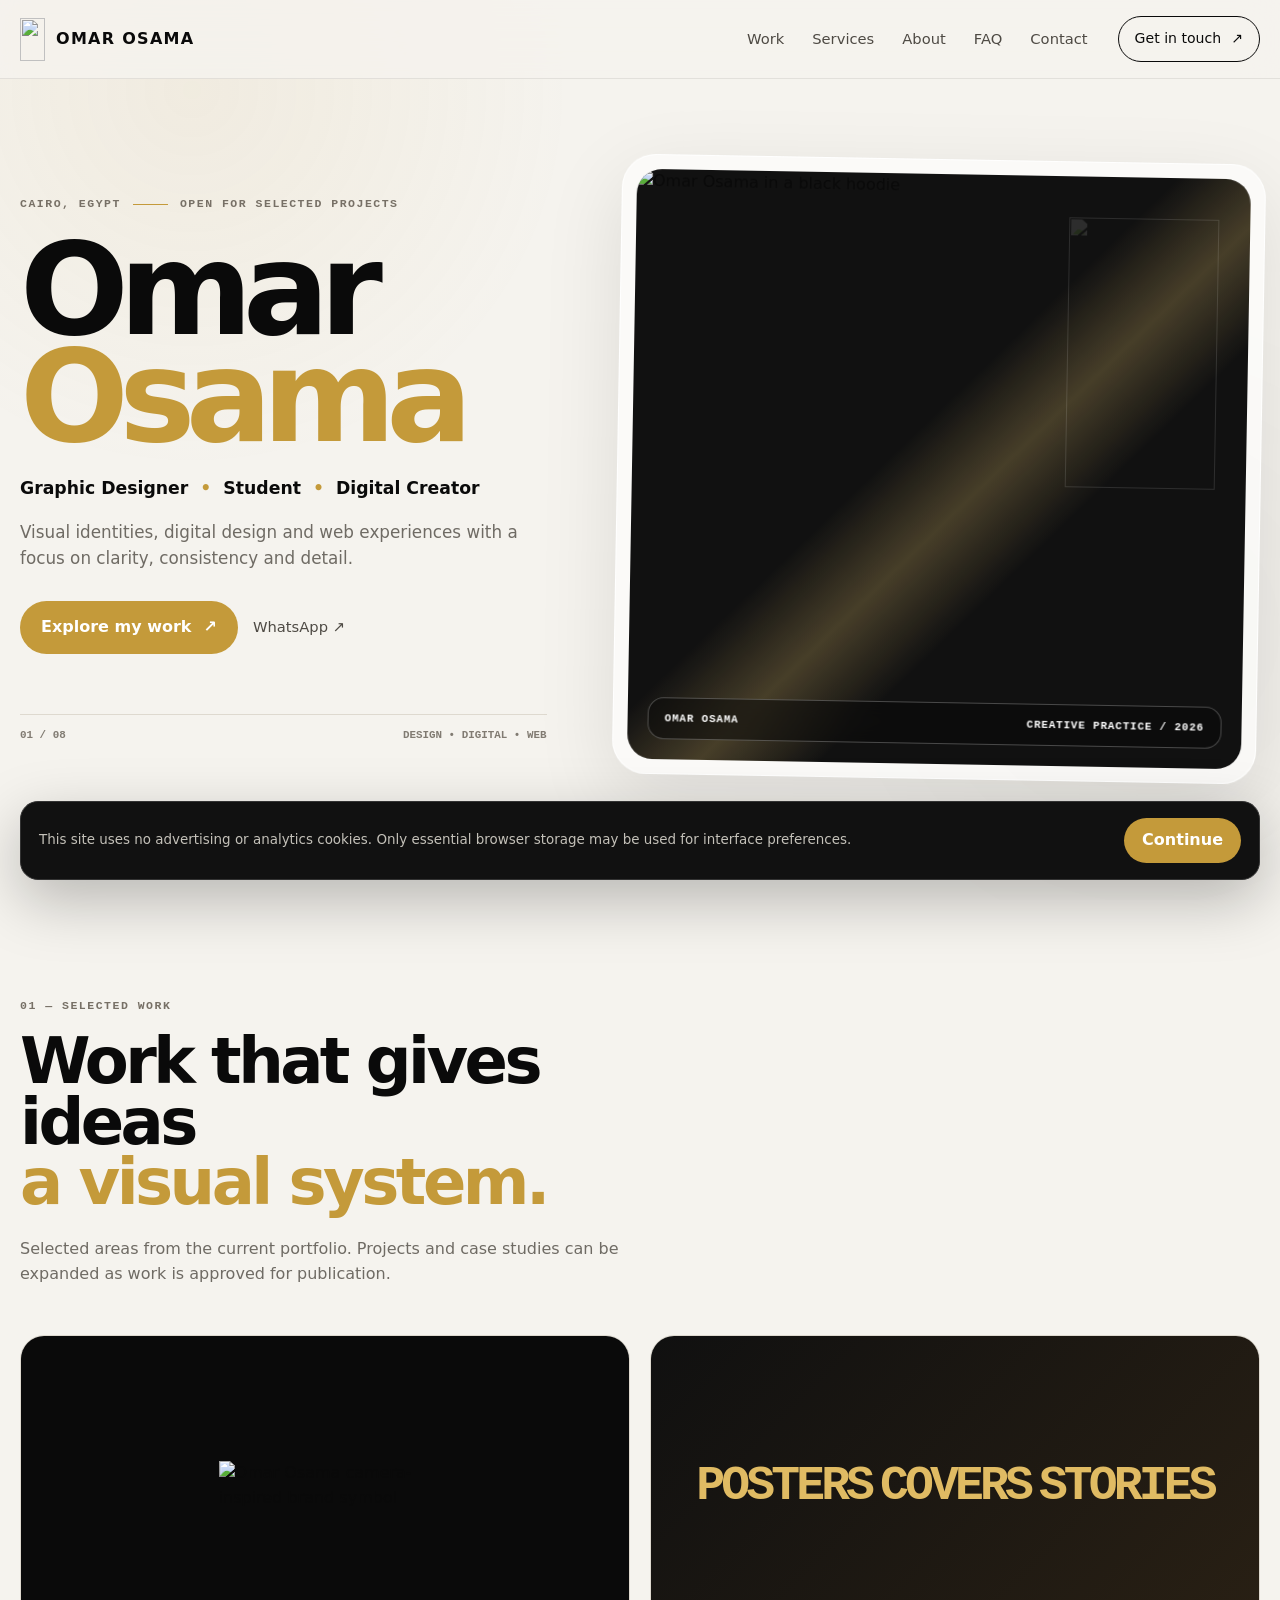
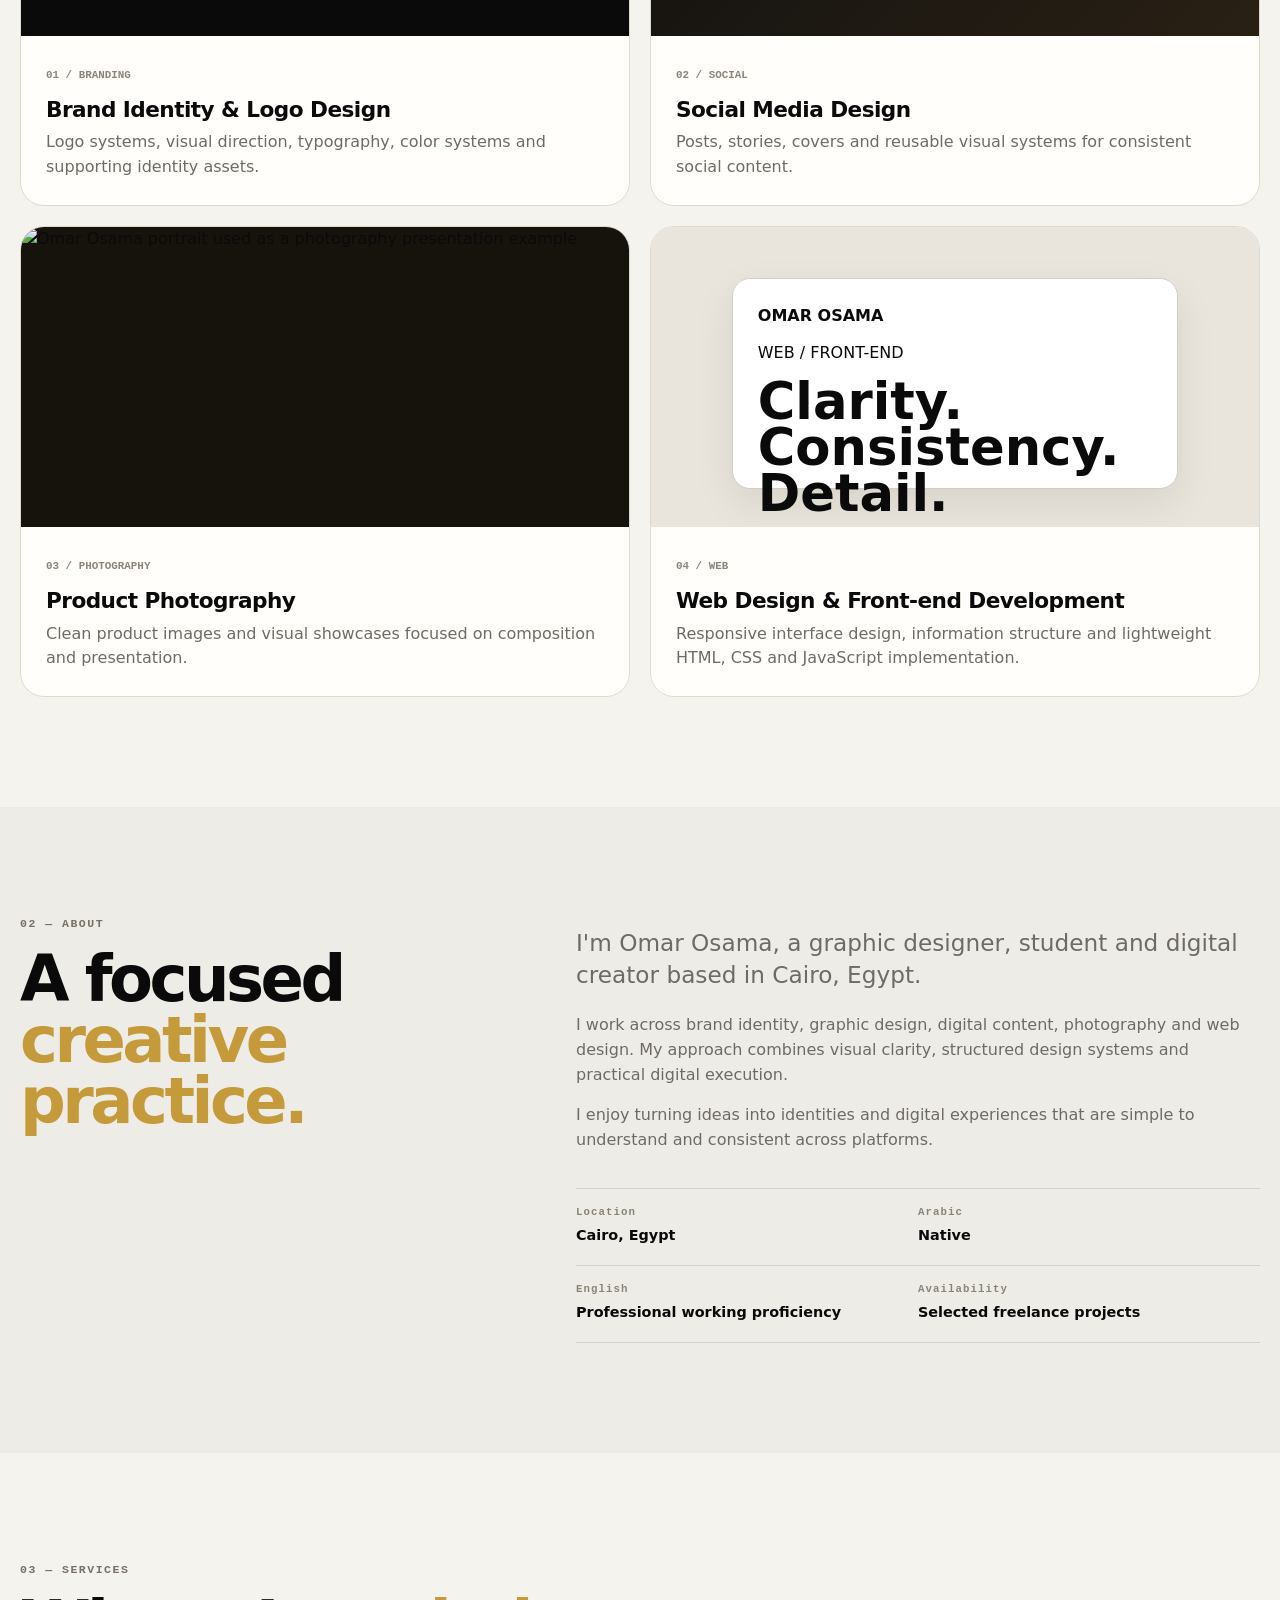
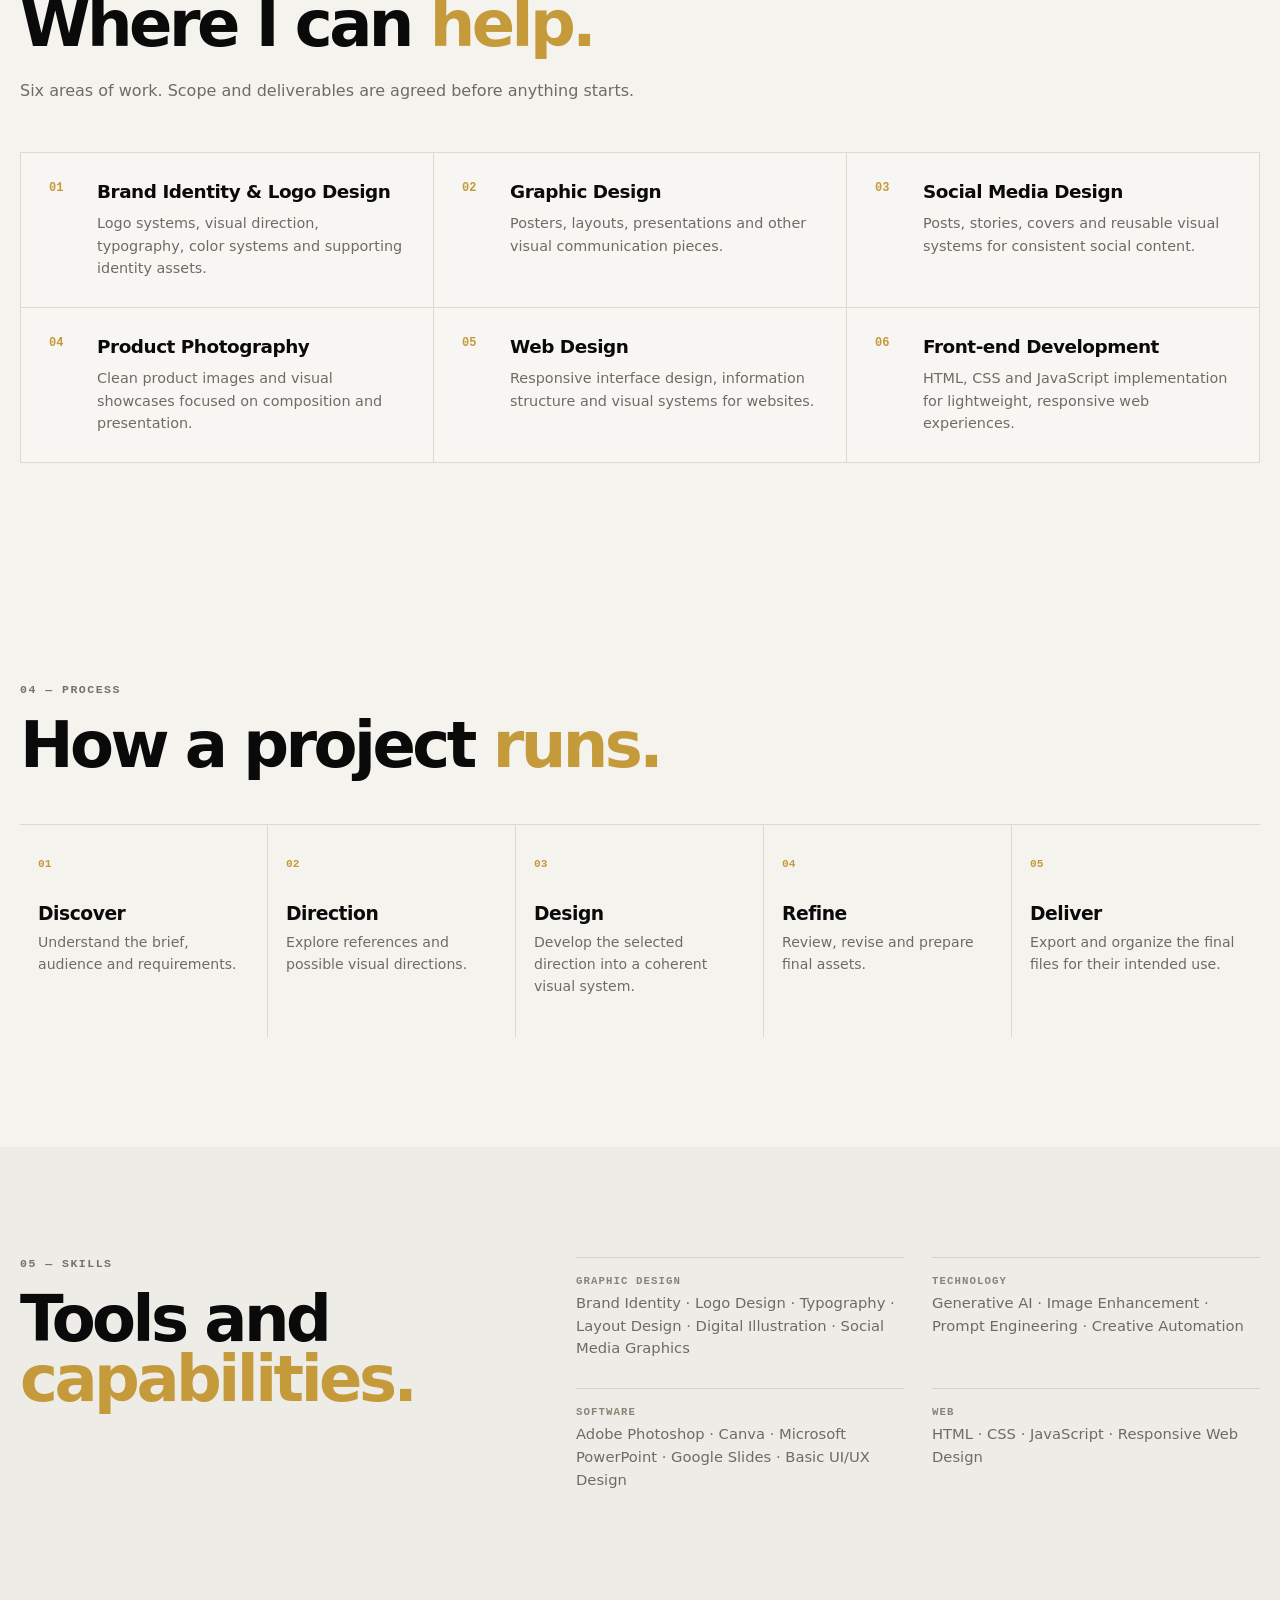
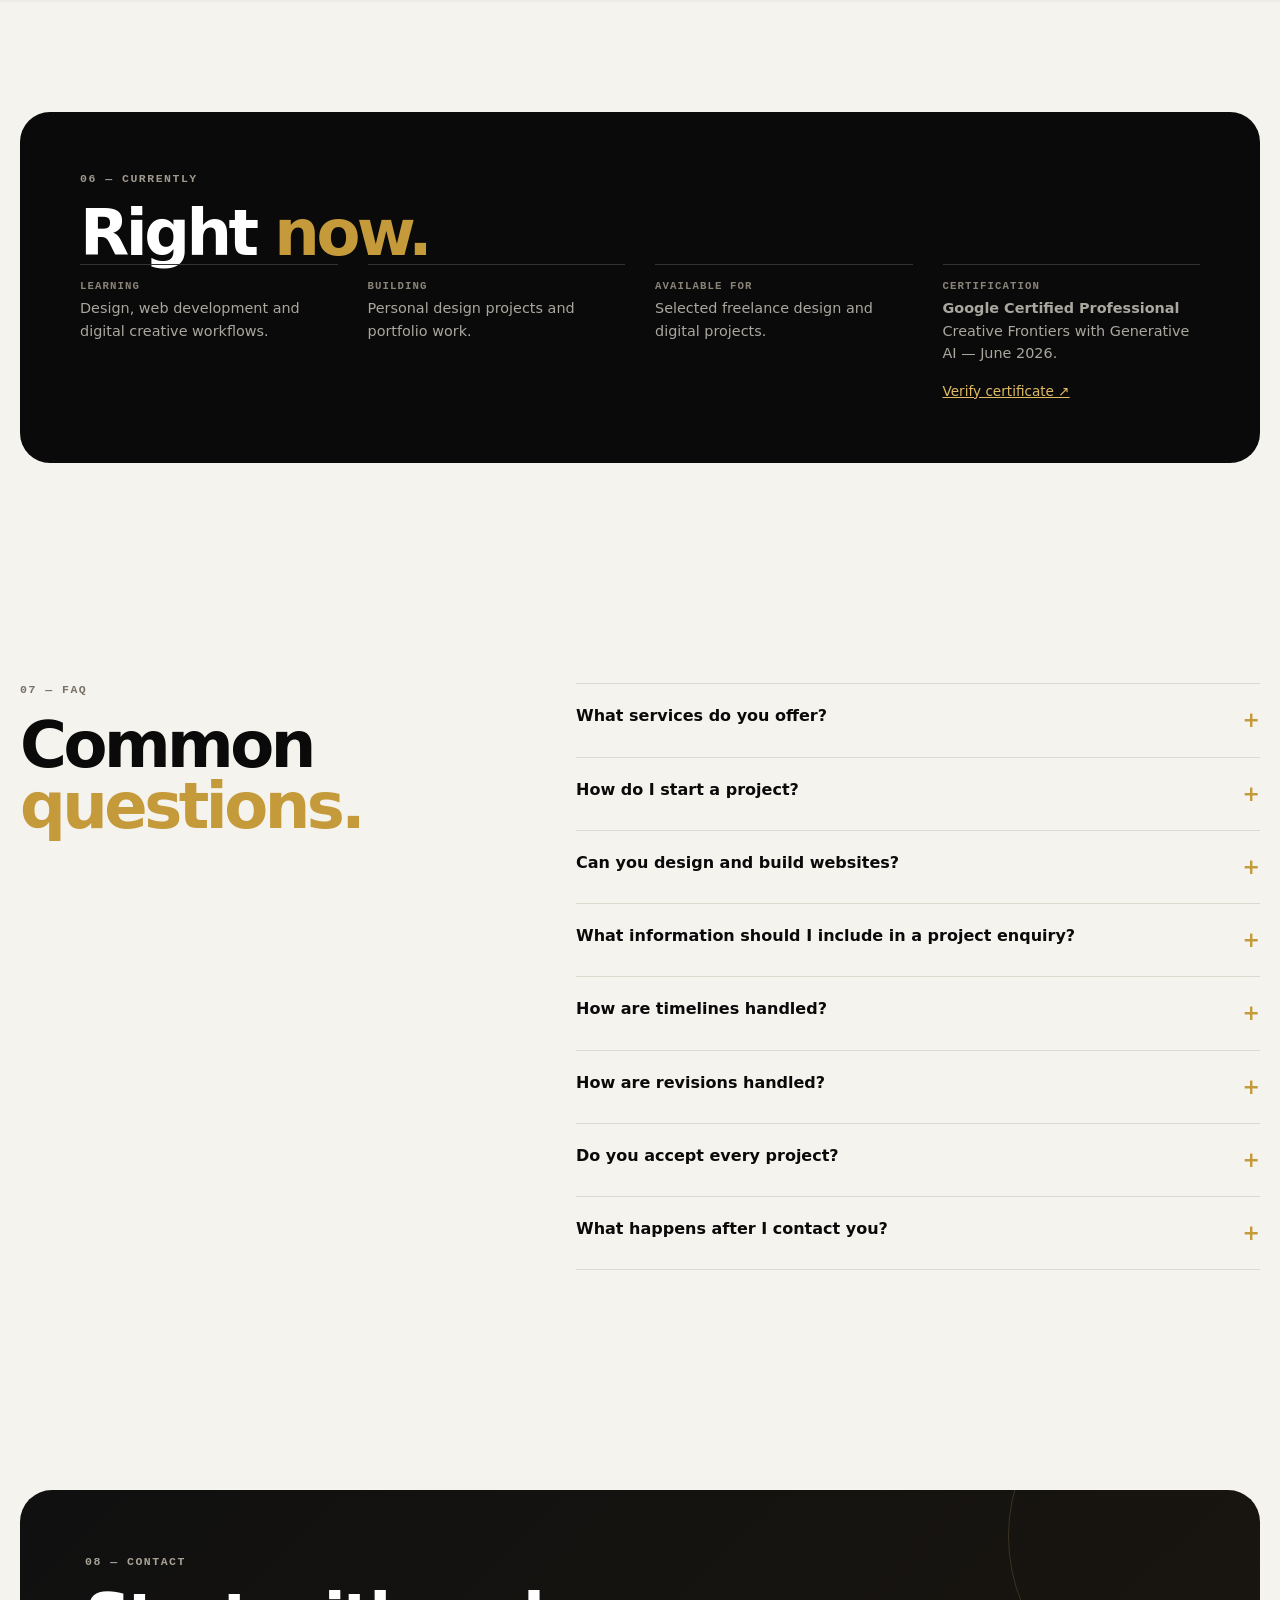
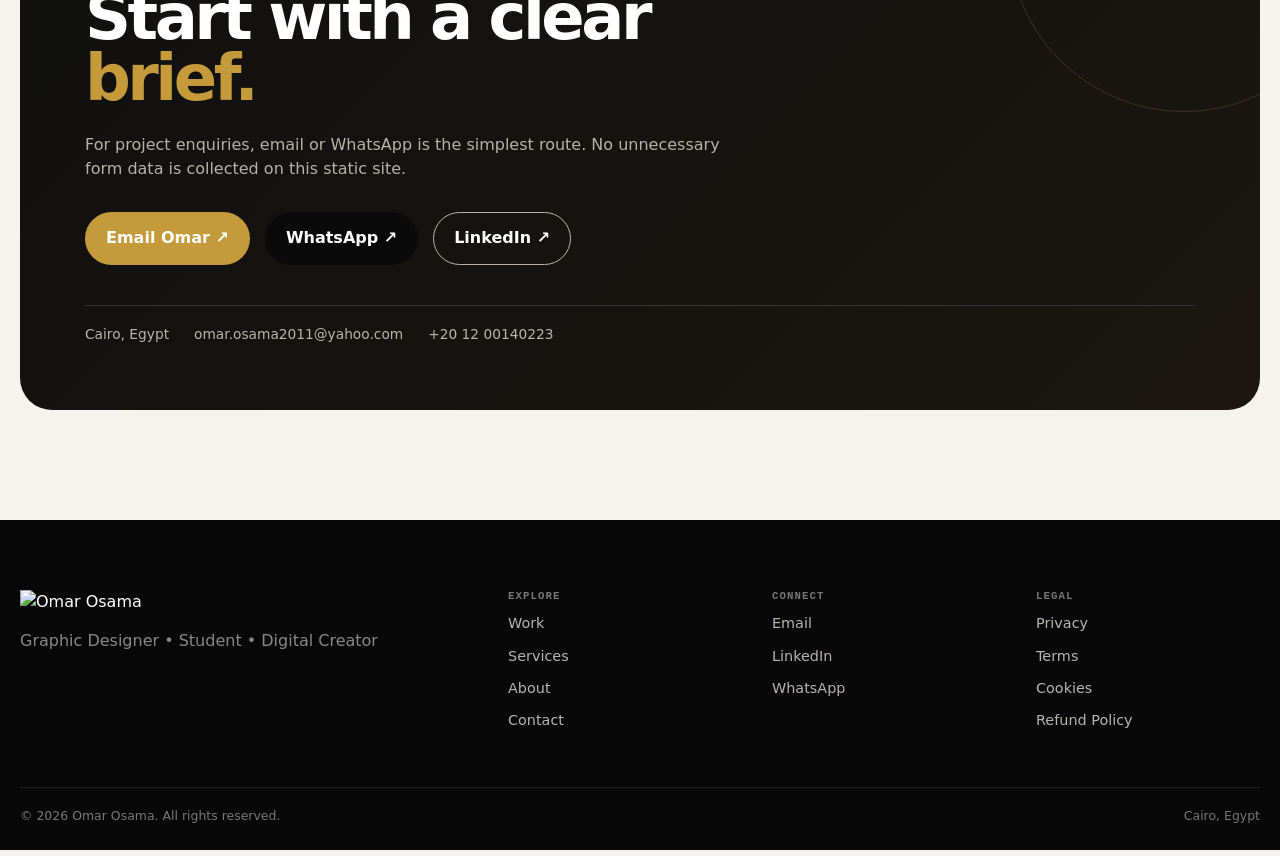
==== index.html @ 33e74cd9 "Add files via upload" ====
<!doctype html>
<html lang="en" dir="ltr">
<head>
<meta charset="utf-8">
<meta name="viewport" content="width=device-width, initial-scale=1">
<title>Omar Osama — Graphic Designer • Student • Digital Creator</title>
<meta name="description" content="Omar Osama is a Cairo-based graphic designer, student and digital creator working across brand identity, graphic design, social media design, product photography, web design and front-end development.">
<meta name="theme-color" content="#0a0a0a">
<meta name="robots" content="index,follow">
<link rel="canonical" href="https://omar-osama-ali.github.io/">
<link rel="icon" href="assets/favicon-32.png" type="image/png">
<link rel="apple-touch-icon" href="assets/apple-touch-icon.png">
<meta property="og:type" content="website">
<meta property="og:url" content="https://omar-osama-ali.github.io/">
<meta property="og:title" content="Omar Osama — Graphic Designer • Student • Digital Creator">
<meta property="og:description" content="Visual identities, digital design and web experiences with a focus on clarity, consistency and detail.">
<meta property="og:image" content="https://omar-osama-ali.github.io/assets/omar-osama.jpg">
<meta property="og:image:alt" content="Portrait of Omar Osama">
<meta property="og:locale" content="en_US">
<meta name="twitter:card" content="summary_large_image">
<meta name="twitter:title" content="Omar Osama — Graphic Designer • Student • Digital Creator">
<meta name="twitter:description" content="Brand identity, graphic design, social media, photography and web design.">
<meta name="twitter:image" content="https://omar-osama-ali.github.io/assets/omar-osama.jpg">
<link rel="stylesheet" href="styles.css">
<script type="application/ld+json">
{
  "@context":"https://schema.org",
  "@type":"Person",
  "name":"Omar Osama",
  "alternateName":"Omar Osama Ali",
  "jobTitle":"Graphic Designer",
  "url":"https://omar-osama-ali.github.io/",
  "image":"https://omar-osama-ali.github.io/assets/omar-osama.jpg",
  "email":"mailto:omar.osama2011@yahoo.com",
  "address":{"@type":"PostalAddress","addressLocality":"Cairo","addressCountry":"EG"},
  "knowsLanguage":["Arabic","English"],
  "sameAs":["https://www.linkedin.com/in/omar-osama-476351339"]
}
</script>
</head>
<body>
<a class="skip" href="#main">Skip to content</a>

<header class="site-header">
  <div class="container nav">
    <a class="brand" href="#top" aria-label="Omar Osama home">
      <img src="assets/icon.png" alt="" aria-hidden="true">
      <span>OMAR OSAMA</span>
    </a>
    <nav class="desktop-nav" aria-label="Primary navigation">
      <a href="#work">Work</a>
      <a href="#services">Services</a>
      <a href="#about">About</a>
      <a href="#faq">FAQ</a>
      <a href="#contact">Contact</a>
    </nav>
    <a class="nav-cta" href="mailto:omar.osama2011@yahoo.com?subject=Project%20Enquiry">Get in touch <span>↗</span></a>
    <button class="menu-btn" type="button" aria-expanded="false" aria-controls="mobile-nav" aria-label="Open navigation">
      <span></span><span></span>
    </button>
  </div>
  <nav id="mobile-nav" class="mobile-nav" aria-label="Mobile navigation" hidden>
    <a href="#work">Work</a><a href="#services">Services</a><a href="#about">About</a><a href="#faq">FAQ</a><a href="#contact">Contact</a>
    <a class="mobile-contact" href="mailto:omar.osama2011@yahoo.com?subject=Project%20Enquiry">Get in touch ↗</a>
  </nav>
</header>

<main id="main">
<section id="top" class="hero section">
  <div class="container hero-grid">
    <div class="hero-copy">
      <p class="eyebrow"><span>CAIRO, EGYPT</span><i></i><span>OPEN FOR SELECTED PROJECTS</span></p>
      <h1>Omar<br><em>Osama</em></h1>
      <p class="hero-lead">Graphic Designer <span>•</span> Student <span>•</span> Digital Creator</p>
      <p class="hero-text">Visual identities, digital design and web experiences with a focus on clarity, consistency and detail.</p>
      <div class="hero-actions">
        <a class="btn btn-gold" href="#work">Explore my work <span>↗</span></a>
        <a class="text-link" href="https://wa.me/201200140223">WhatsApp <span>↗</span></a>
      </div>
      <div class="hero-meta">
        <span>01 / 08</span><span>DESIGN • DIGITAL • WEB</span>
      </div>
    </div>
    <div class="hero-visual glass-card">
      <div class="portrait-wrap">
        <img src="assets/omar-osama.jpg" alt="Omar Osama in a black hoodie" fetchpriority="high">
        <div class="portrait-glow"></div>
        <img class="hero-symbol" src="assets/icon.png" alt="" aria-hidden="true">
        <div class="portrait-overlay">
          <span>OMAR OSAMA</span>
          <span>CREATIVE PRACTICE / 2026</span>
        </div>
      </div>
    </div>
  </div>
</section>

<section id="work" class="section work-section">
  <div class="container">
    <div class="section-head">
      <p class="section-kicker">01 — SELECTED WORK</p>
      <h2>Work that gives ideas<br><em>a visual system.</em></h2>
      <p>Selected areas from the current portfolio. Projects and case studies can be expanded as work is approved for publication.</p>
    </div>
    <div class="work-grid">
      <article class="work-card large">
        <div class="work-art dark-art"><img src="assets/logo.png" alt="Omar Osama camera-inspired brand symbol"></div>
        <div class="work-info"><span>01 / BRANDING</span><h3>Brand Identity &amp; Logo Design</h3><p>Logo systems, visual direction, typography, color systems and supporting identity assets.</p></div>
      </article>
      <article class="work-card">
        <div class="work-art social-art"><span>POSTERS</span><span>COVERS</span><span>STORIES</span></div>
        <div class="work-info"><span>02 / SOCIAL</span><h3>Social Media Design</h3><p>Posts, stories, covers and reusable visual systems for consistent social content.</p></div>
      </article>
      <article class="work-card">
        <div class="work-art photo-art"><img src="assets/omar-osama.jpg" alt="Omar Osama portrait used as a photography presentation example"></div>
        <div class="work-info"><span>03 / PHOTOGRAPHY</span><h3>Product Photography</h3><p>Clean product images and visual showcases focused on composition and presentation.</p></div>
      </article>
      <article class="work-card large">
        <div class="work-art web-art"><div class="browser-frame"><b>OMAR OSAMA</b><span>WEB / FRONT-END</span><strong>Clarity.<br>Consistency.<br>Detail.</strong></div></div>
        <div class="work-info"><span>04 / WEB</span><h3>Web Design &amp; Front-end Development</h3><p>Responsive interface design, information structure and lightweight HTML, CSS and JavaScript implementation.</p></div>
      </article>
    </div>
  </div>
</section>

<section id="about" class="section about-section">
  <div class="container two-col">
    <div>
      <p class="section-kicker">02 — ABOUT</p>
      <h2>A focused<br><em>creative practice.</em></h2>
    </div>
    <div class="about-copy">
      <p class="big-copy">I'm Omar Osama, a graphic designer, student and digital creator based in Cairo, Egypt.</p>
      <p>I work across brand identity, graphic design, digital content, photography and web design. My approach combines visual clarity, structured design systems and practical digital execution.</p>
      <p>I enjoy turning ideas into identities and digital experiences that are simple to understand and consistent across platforms.</p>
      <div class="facts">
        <div><span>Location</span><b>Cairo, Egypt</b></div>
        <div><span>Arabic</span><b>Native</b></div>
        <div><span>English</span><b>Professional working proficiency</b></div>
        <div><span>Availability</span><b>Selected freelance projects</b></div>
      </div>
    </div>
  </div>
</section>

<section id="services" class="section services-section">
  <div class="container">
    <div class="section-head">
      <p class="section-kicker">03 — SERVICES</p>
      <h2>Where I can <em>help.</em></h2>
      <p>Six areas of work. Scope and deliverables are agreed before anything starts.</p>
    </div>
    <div class="service-grid">
      <article><span>01</span><div><h3>Brand Identity &amp; Logo Design</h3><p>Logo systems, visual direction, typography, color systems and supporting identity assets.</p></div></article>
      <article><span>02</span><div><h3>Graphic Design</h3><p>Posters, layouts, presentations and other visual communication pieces.</p></div></article>
      <article><span>03</span><div><h3>Social Media Design</h3><p>Posts, stories, covers and reusable visual systems for consistent social content.</p></div></article>
      <article><span>04</span><div><h3>Product Photography</h3><p>Clean product images and visual showcases focused on composition and presentation.</p></div></article>
      <article><span>05</span><div><h3>Web Design</h3><p>Responsive interface design, information structure and visual systems for websites.</p></div></article>
      <article><span>06</span><div><h3>Front-end Development</h3><p>HTML, CSS and JavaScript implementation for lightweight, responsive web experiences.</p></div></article>
    </div>
  </div>
</section>

<section class="section process-section">
  <div class="container">
    <div class="section-head">
      <p class="section-kicker">04 — PROCESS</p>
      <h2>How a project <em>runs.</em></h2>
    </div>
    <ol class="process-grid">
      <li><span>01</span><h3>Discover</h3><p>Understand the brief, audience and requirements.</p></li>
      <li><span>02</span><h3>Direction</h3><p>Explore references and possible visual directions.</p></li>
      <li><span>03</span><h3>Design</h3><p>Develop the selected direction into a coherent visual system.</p></li>
      <li><span>04</span><h3>Refine</h3><p>Review, revise and prepare final assets.</p></li>
      <li><span>05</span><h3>Deliver</h3><p>Export and organize the final files for their intended use.</p></li>
    </ol>
  </div>
</section>

<section class="section skills-section">
  <div class="container two-col">
    <div>
      <p class="section-kicker">05 — SKILLS</p>
      <h2>Tools and<br><em>capabilities.</em></h2>
    </div>
    <div class="skill-columns">
      <div><span>GRAPHIC DESIGN</span><p>Brand Identity · Logo Design · Typography · Layout Design · Digital Illustration · Social Media Graphics</p></div>
      <div><span>TECHNOLOGY</span><p>Generative AI · Image Enhancement · Prompt Engineering · Creative Automation</p></div>
      <div><span>SOFTWARE</span><p>Adobe Photoshop · Canva · Microsoft PowerPoint · Google Slides · Basic UI/UX Design</p></div>
      <div><span>WEB</span><p>HTML · CSS · JavaScript · Responsive Web Design</p></div>
    </div>
  </div>
</section>

<section class="section now-section">
  <div class="container now-card">
    <div><p class="section-kicker">06 — CURRENTLY</p><h2>Right <em>now.</em></h2></div>
    <div class="now-grid">
      <div><span>LEARNING</span><p>Design, web development and digital creative workflows.</p></div>
      <div><span>BUILDING</span><p>Personal design projects and portfolio work.</p></div>
      <div><span>AVAILABLE FOR</span><p>Selected freelance design and digital projects.</p></div>
      <div><span>CERTIFICATION</span><p><strong>Google Certified Professional</strong><br>Creative Frontiers with Generative AI — June 2026.</p><a href="https://omp.dub.ai/certificate/pCsrvrHUGhyC">Verify certificate ↗</a></div>
    </div>
  </div>
</section>

<section id="faq" class="section faq-section">
  <div class="container two-col">
    <div><p class="section-kicker">07 — FAQ</p><h2>Common<br><em>questions.</em></h2></div>
    <div class="faq-list">
      <details><summary>What services do you offer?</summary><p>Brand identity and logo design, graphic design, social media design, product photography, web design and front-end development.</p></details>
      <details><summary>How do I start a project?</summary><p>Send a short brief by email or WhatsApp. Include what you need, your goals and any relevant references.</p></details>
      <details><summary>Can you design and build websites?</summary><p>Yes. I can work on the visual design and on front-end implementation using HTML, CSS and JavaScript.</p></details>
      <details><summary>What information should I include in a project enquiry?</summary><p>What you need, the goal of the project, relevant references, your target deadline and anything specific the design needs to reflect.</p></details>
      <details><summary>How are timelines handled?</summary><p>Timelines depend on the agreed scope and are confirmed before work begins, based on the deliverables involved.</p></details>
      <details><summary>How are revisions handled?</summary><p>The number and structure of revisions is agreed as part of the project scope before work starts.</p></details>
      <details><summary>Do you accept every project?</summary><p>No. Project scope, timing and suitability are reviewed first to make sure the work can be done well.</p></details>
      <details><summary>What happens after I contact you?</summary><p>I'll reply to review the brief, ask any follow-up questions and confirm scope, timeline and next steps before work begins.</p></details>
    </div>
  </div>
</section>

<section id="contact" class="section contact-section">
  <div class="container contact-card">
    <p class="section-kicker">08 — CONTACT</p>
    <h2>Start with a clear <em>brief.</em></h2>
    <p>For project enquiries, email or WhatsApp is the simplest route. No unnecessary form data is collected on this static site.</p>
    <div class="contact-actions">
      <a class="btn btn-gold" href="mailto:omar.osama2011@yahoo.com?subject=Project%20Enquiry">Email Omar ↗</a>
      <a class="btn btn-dark" href="https://wa.me/201200140223">WhatsApp ↗</a>
      <a class="btn btn-outline" href="https://www.linkedin.com/in/omar-osama-476351339">LinkedIn ↗</a>
    </div>
    <div class="contact-details"><span>Cairo, Egypt</span><a href="mailto:omar.osama2011@yahoo.com">omar.osama2011@yahoo.com</a><a href="tel:+201200140223">+20 12 00140223</a></div>
  </div>
</section>
</main>

<footer class="site-footer">
  <div class="container footer-grid">
    <div><img src="assets/logo-white.png" alt="Omar Osama" class="footer-logo"><p>Graphic Designer • Student • Digital Creator</p></div>
    <div><span>EXPLORE</span><a href="#work">Work</a><a href="#services">Services</a><a href="#about">About</a><a href="#contact">Contact</a></div>
    <div><span>CONNECT</span><a href="mailto:omar.osama2011@yahoo.com">Email</a><a href="https://www.linkedin.com/in/omar-osama-476351339">LinkedIn</a><a href="https://wa.me/201200140223">WhatsApp</a></div>
    <div><span>LEGAL</span><a href="privacy.html">Privacy</a><a href="terms.html">Terms</a><a href="cookies.html">Cookies</a><a href="refund.html">Refund Policy</a></div>
  </div>
  <div class="container footer-bottom"><span>© 2026 Omar Osama. All rights reserved.</span><span>Cairo, Egypt</span></div>
</footer>

<div id="cookie-banner" class="cookie-banner" role="dialog" aria-label="Cookie information" hidden>
  <p>This site uses no advertising or analytics cookies. Only essential browser storage may be used for interface preferences.</p>
  <button type="button" id="cookie-close">Continue</button>
</div>

<script src="script.js" defer></script>
</body>
</html>
---- styles.css ----
:root{
  --bg:#f5f3ee; --paper:#fffefa; --ink:#0a0a0a; --muted:#6f6b64;
  --gold:#c49a3a; --gold2:#e0bb63; --line:#ded9cf; --dark:#0b0b0b;
  --shadow:0 24px 80px rgba(0,0,0,.10); --radius:28px;
  --max:1240px; --ease:cubic-bezier(.2,.75,.2,1);
}
*{box-sizing:border-box} html{scroll-behavior:smooth} body{margin:0;background:var(--bg);color:var(--ink);font-family:Inter,ui-sans-serif,system-ui,-apple-system,"Segoe UI",Arial,sans-serif;line-height:1.55;-webkit-font-smoothing:antialiased}
body:before{content:"";position:fixed;inset:0;pointer-events:none;background:radial-gradient(circle at 15% 10%,rgba(196,154,58,.08),transparent 28%),radial-gradient(circle at 90% 70%,rgba(0,0,0,.035),transparent 25%);z-index:-1}
a{color:inherit} img{display:block;max-width:100%} button{font:inherit}
.container{width:min(var(--max),calc(100% - 40px));margin:auto}.skip{position:absolute;left:16px;top:12px;transform:translateY(-150%);background:#fff;padding:12px 16px;z-index:999}.skip:focus{transform:none}
:focus-visible{outline:3px solid var(--gold);outline-offset:4px}
.site-header{position:sticky;top:0;z-index:100;background:rgba(245,243,238,.86);backdrop-filter:blur(18px) saturate(130%);border-bottom:1px solid rgba(10,10,10,.08)}
.nav{min-height:78px;display:flex;align-items:center;gap:30px}.brand{display:flex;align-items:center;gap:11px;text-decoration:none;font-weight:800;letter-spacing:.08em}.brand img{width:25px;height:43px;object-fit:contain}.desktop-nav{display:flex;gap:28px;margin-left:auto}.desktop-nav a,.text-link{font-size:.92rem;text-decoration:none;color:#4e4a44}.desktop-nav a:hover,.text-link:hover{color:var(--ink)}
.nav-cta{display:inline-flex;gap:10px;align-items:center;text-decoration:none;border:1px solid var(--ink);padding:11px 16px;border-radius:999px;font-size:.88rem}.nav-cta:hover{background:var(--ink);color:#fff}
.menu-btn,.mobile-nav{display:none}
.section{padding:110px 0}.hero{padding-top:80px}.hero-grid{display:grid;grid-template-columns:.9fr 1.1fr;gap:70px;align-items:center}.eyebrow,.section-kicker{font:700 .72rem/1.2 ui-monospace,SFMono-Regular,Menlo,monospace;letter-spacing:.13em;color:#777066}.eyebrow{display:flex;align-items:center;gap:12px}.eyebrow i{width:35px;height:1px;background:var(--gold)}
h1,h2,h3,p{margin-top:0}h1{font-size:clamp(4.4rem,10vw,8.6rem);line-height:.84;letter-spacing:-.075em;margin:25px 0 24px;font-weight:800}h1 em,h2 em{font-style:normal;color:var(--gold)}h2{font-size:clamp(2.5rem,5vw,5.3rem);line-height:.95;letter-spacing:-.055em;margin:18px 0 24px}h3{line-height:1.15;letter-spacing:-.025em}.hero-lead{font-weight:750;font-size:1.08rem}.hero-lead span{color:var(--gold);padding:0 6px}.hero-text{max-width:560px;color:var(--muted);font-size:1.05rem}.hero-actions,.contact-actions{display:flex;gap:15px;align-items:center;flex-wrap:wrap;margin-top:30px}.btn{display:inline-flex;align-items:center;justify-content:center;gap:12px;min-height:48px;padding:13px 20px;border-radius:999px;text-decoration:none;font-weight:750;border:1px solid transparent}.btn-gold{background:var(--gold);color:#fff}.btn-gold:hover{background:#a9802e}.btn-dark{background:var(--ink);color:#fff}.btn-outline{border-color:#bcb6aa}.btn-outline:hover{border-color:var(--ink)}.hero-meta{display:flex;justify-content:space-between;margin-top:60px;border-top:1px solid var(--line);padding-top:14px;font:700 .68rem ui-monospace,SFMono-Regular,monospace;color:#817b72}
.glass-card{background:rgba(255,255,255,.58);border:1px solid rgba(255,255,255,.9);box-shadow:var(--shadow);padding:14px;border-radius:34px;transform:rotate(1deg)}.portrait-wrap{position:relative;overflow:hidden;border-radius:25px;background:#111;min-height:590px}.portrait-wrap>img:first-child{width:100%;height:590px;object-fit:cover;object-position:center}.portrait-glow{position:absolute;inset:0;background:linear-gradient(135deg,transparent 45%,rgba(224,187,99,.26),transparent 65%);mix-blend-mode:screen}.hero-symbol{position:absolute;right:5%;top:7%;width:150px;height:270px;object-fit:contain;opacity:.12;filter:brightness(2)}.portrait-overlay{position:absolute;left:20px;right:20px;bottom:20px;display:flex;justify-content:space-between;gap:15px;padding:14px 16px;border:1px solid rgba(255,255,255,.25);background:rgba(10,10,10,.55);backdrop-filter:blur(16px);border-radius:16px;color:#fff;font:700 .68rem ui-monospace,SFMono-Regular,monospace;letter-spacing:.08em}
.section-head{max-width:700px;margin-bottom:48px}.section-head>p:last-child{color:var(--muted);max-width:620px}.work-grid{display:grid;grid-template-columns:repeat(2,1fr);gap:20px}.work-card{background:var(--paper);border:1px solid var(--line);border-radius:24px;overflow:hidden;transition:transform .35s var(--ease),box-shadow .35s var(--ease)}.work-card:hover{transform:translateY(-5px);box-shadow:0 20px 50px rgba(0,0,0,.08)}.work-art{height:300px;position:relative;overflow:hidden}.work-art img{width:100%;height:100%;object-fit:cover}.dark-art{background:#0a0a0a;display:grid;place-items:center}.dark-art img{width:35%;height:auto;object-fit:contain}.social-art{background:linear-gradient(135deg,#101010,#292014);display:flex;align-items:center;justify-content:center;gap:9px;flex-wrap:wrap;padding:30px;color:#e0bb63;font:800 clamp(1.5rem,4vw,3rem)/1 ui-monospace,monospace;letter-spacing:-.08em}.photo-art{background:#16130d}.photo-art img{filter:saturate(1.08)}.web-art{background:#e9e5dc;padding:25px;display:grid;place-items:center}.browser-frame{width:80%;height:80%;background:#fff;border:1px solid #d3cec3;border-radius:18px;padding:25px;display:flex;flex-direction:column;gap:12px;box-shadow:0 15px 40px rgba(0,0,0,.08)}.browser-frame strong{font-size:clamp(1.5rem,4vw,3.2rem);line-height:.9;margin-top:auto}.work-info{padding:25px}.work-info>span{font:700 .68rem ui-monospace,monospace;color:#8b847a}.work-info h3{font-size:1.35rem;margin:12px 0 8px}.work-info p{color:var(--muted);margin:0}.large{grid-column:span 1}
.two-col{display:grid;grid-template-columns:.8fr 1.2fr;gap:100px}.about-section,.skills-section{background:#eeece6}.about-copy{padding-top:10px}.big-copy{font-size:1.45rem;line-height:1.35;color:var(--ink)}.about-copy p{color:var(--muted)}.facts{display:grid;grid-template-columns:1fr 1fr;border-top:1px solid #d7d2c8;margin-top:35px}.facts div{padding:17px 0;border-bottom:1px solid #d7d2c8}.facts span,.skill-columns span,.now-grid span{display:block;font:700 .67rem ui-monospace,monospace;letter-spacing:.1em;color:#8a8378;margin-bottom:5px}.facts b{font-size:.9rem}
.service-grid{display:grid;grid-template-columns:repeat(3,1fr);border-top:1px solid var(--line);border-left:1px solid var(--line)}.service-grid article{display:grid;grid-template-columns:38px 1fr;gap:10px;padding:28px;border-right:1px solid var(--line);border-bottom:1px solid var(--line);background:rgba(255,255,255,.28)}.service-grid article>span{color:var(--gold);font:700 .75rem ui-monospace,monospace}.service-grid h3{margin:0 0 10px;font-size:1.15rem}.service-grid p{color:var(--muted);font-size:.9rem;margin:0}
.process-grid{list-style:none;padding:0;margin:0;display:grid;grid-template-columns:repeat(5,1fr);border-top:1px solid var(--line)}.process-grid li{padding:25px 18px;border-right:1px solid var(--line)}.process-grid li:last-child{border-right:0}.process-grid span{color:var(--gold);font:700 .7rem ui-monospace,monospace}.process-grid h3{margin:28px 0 8px}.process-grid p{color:var(--muted);font-size:.88rem}
.skill-columns{display:grid;grid-template-columns:1fr 1fr;gap:28px}.skill-columns>div{border-top:1px solid #d7d2c8;padding-top:17px}.skill-columns p{color:var(--muted);font-size:.92rem;margin:0}
.now-card{background:#0a0a0a;color:#fff;border-radius:30px;padding:60px}.now-card .section-kicker{color:#9f988c}.now-card h2{margin-bottom:0}.now-grid{display:grid;grid-template-columns:repeat(4,1fr);gap:30px}.now-grid div{border-top:1px solid #333;padding-top:15px}.now-grid p{color:#aaa79f;font-size:.9rem}.now-grid a{color:var(--gold2);font-size:.85rem}
.faq-list{border-top:1px solid var(--line)}details{border-bottom:1px solid var(--line);padding:20px 0}summary{cursor:pointer;font-weight:750;list-style:none;display:flex;justify-content:space-between;gap:20px}summary::-webkit-details-marker{display:none}summary:after{content:"+";color:var(--gold);font-size:1.3rem}details[open] summary:after{content:"−"}details p{color:var(--muted);max-width:70ch;margin:12px 0 0}
.contact-card{background:linear-gradient(135deg,#101010,#1b1710);color:#fff;border-radius:32px;padding:65px;position:relative;overflow:hidden}.contact-card:after{content:"";position:absolute;width:350px;height:350px;border:1px solid rgba(224,187,99,.18);border-radius:50%;right:-100px;top:-130px}.contact-card .section-kicker{color:#a9a296}.contact-card h2{max-width:700px}.contact-card>p:not(.section-kicker){color:#b6b2aa;max-width:650px}.contact-details{display:flex;flex-wrap:wrap;gap:25px;margin-top:40px;padding-top:18px;border-top:1px solid #353535;color:#b9b5ad;font-size:.86rem}.contact-details a{text-decoration:none}.site-footer{background:#080808;color:#fff;padding:70px 0 25px}.footer-grid{display:grid;grid-template-columns:2fr 1fr 1fr 1fr;gap:40px}.footer-logo{width:190px;height:auto;max-height:55px;object-fit:contain;object-position:left}.site-footer p{color:#888;margin-top:14px}.footer-grid>div:not(:first-child){display:flex;flex-direction:column;gap:10px}.footer-grid span{font:700 .67rem ui-monospace,monospace;letter-spacing:.1em;color:#777}.footer-grid a{text-decoration:none;color:#b7b4ad;font-size:.9rem}.footer-grid a:hover{color:#fff}.footer-bottom{border-top:1px solid #222;margin-top:55px;padding-top:18px;display:flex;justify-content:space-between;color:#777;font-size:.78rem}
.cookie-banner{position:fixed;left:20px;right:20px;bottom:20px;z-index:200;display:flex;justify-content:space-between;gap:20px;align-items:center;background:#111;color:#fff;border:1px solid #333;border-radius:18px;padding:16px 18px;box-shadow:0 20px 60px rgba(0,0,0,.25)}.cookie-banner p{margin:0;color:#c4c1b9;font-size:.84rem}.cookie-banner button{background:var(--gold);border:0;color:#fff;border-radius:999px;padding:10px 18px;font-weight:750;cursor:pointer;white-space:nowrap}
.legal-main{padding:100px 0}.legal-body{max-width:800px}.legal-body h1{font-size:clamp(3rem,7vw,6rem);margin-bottom:10px}.legal-body h2{font-size:1.5rem;margin-top:45px}.legal-body p{color:var(--muted)}.legal-updated{font:700 .7rem ui-monospace,monospace;color:#8a8378}
@media(max-width:900px){.desktop-nav,.nav-cta{display:none}.menu-btn{display:flex;margin-left:auto;width:44px;height:44px;border:1px solid #c9c4ba;background:transparent;border-radius:50%;align-items:center;justify-content:center;flex-direction:column;gap:6px}.menu-btn span{width:16px;height:1px;background:var(--ink)}.mobile-nav{padding:12px 20px 22px;border-top:1px solid var(--line);background:var(--bg)}.mobile-nav a{display:block;padding:12px 0;text-decoration:none}.mobile-nav .mobile-contact{margin-top:8px;color:#fff;background:var(--ink);padding:13px 16px;border-radius:14px;text-align:center}.hero-grid,.two-col{grid-template-columns:1fr;gap:50px}.hero{padding-top:60px}.portrait-wrap,.portrait-wrap>img:first-child{min-height:520px;height:520px}.service-grid{grid-template-columns:1fr 1fr}.process-grid{grid-template-columns:1fr 1fr}.process-grid li:nth-child(2n){border-right:0}.now-grid{grid-template-columns:1fr 1fr}.footer-grid{grid-template-columns:1fr 1fr}.work-grid{grid-template-columns:1fr}}
@media(max-width:600px){.container{width:min(var(--max),calc(100% - 28px))}.section{padding:78px 0}h1{font-size:clamp(4rem,19vw,6rem)}h2{font-size:clamp(2.4rem,12vw,4rem)}.hero-meta{margin-top:40px}.glass-card{padding:8px;border-radius:25px}.portrait-wrap,.portrait-wrap>img:first-child{height:450px;min-height:450px}.hero-symbol{width:100px;height:180px}.portrait-overlay{left:12px;right:12px;bottom:12px;flex-direction:column;gap:5px}.service-grid,.process-grid,.now-grid,.skill-columns,.facts{grid-template-columns:1fr}.process-grid li{border-right:0}.now-card,.contact-card{padding:35px 24px}.contact-details{flex-direction:column;gap:10px}.footer-grid{grid-template-columns:1fr 1fr}.footer-grid>div:first-child{grid-column:1/-1}.cookie-banner{flex-direction:column;align-items:stretch}.cookie-banner button{width:100%}}
@media(prefers-reduced-motion:reduce){html{scroll-behavior:auto}.work-card{transition:none}}
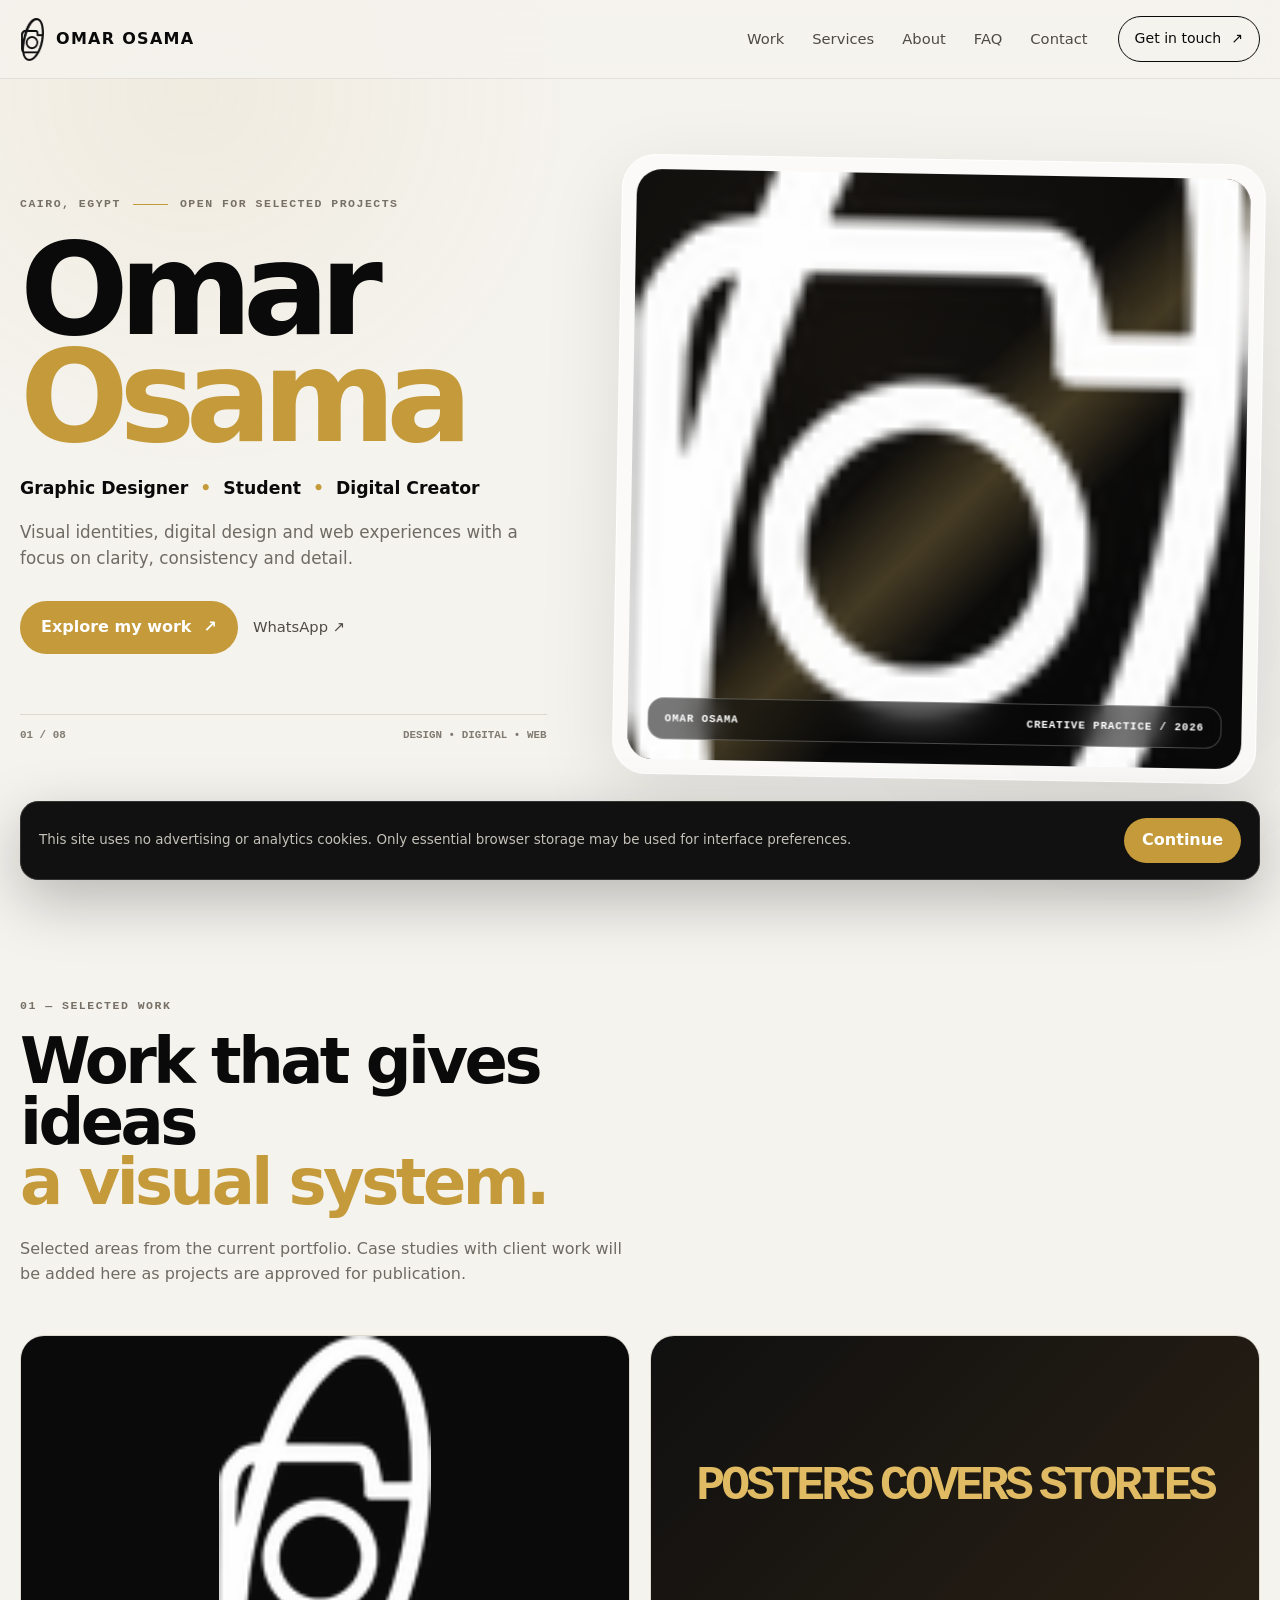
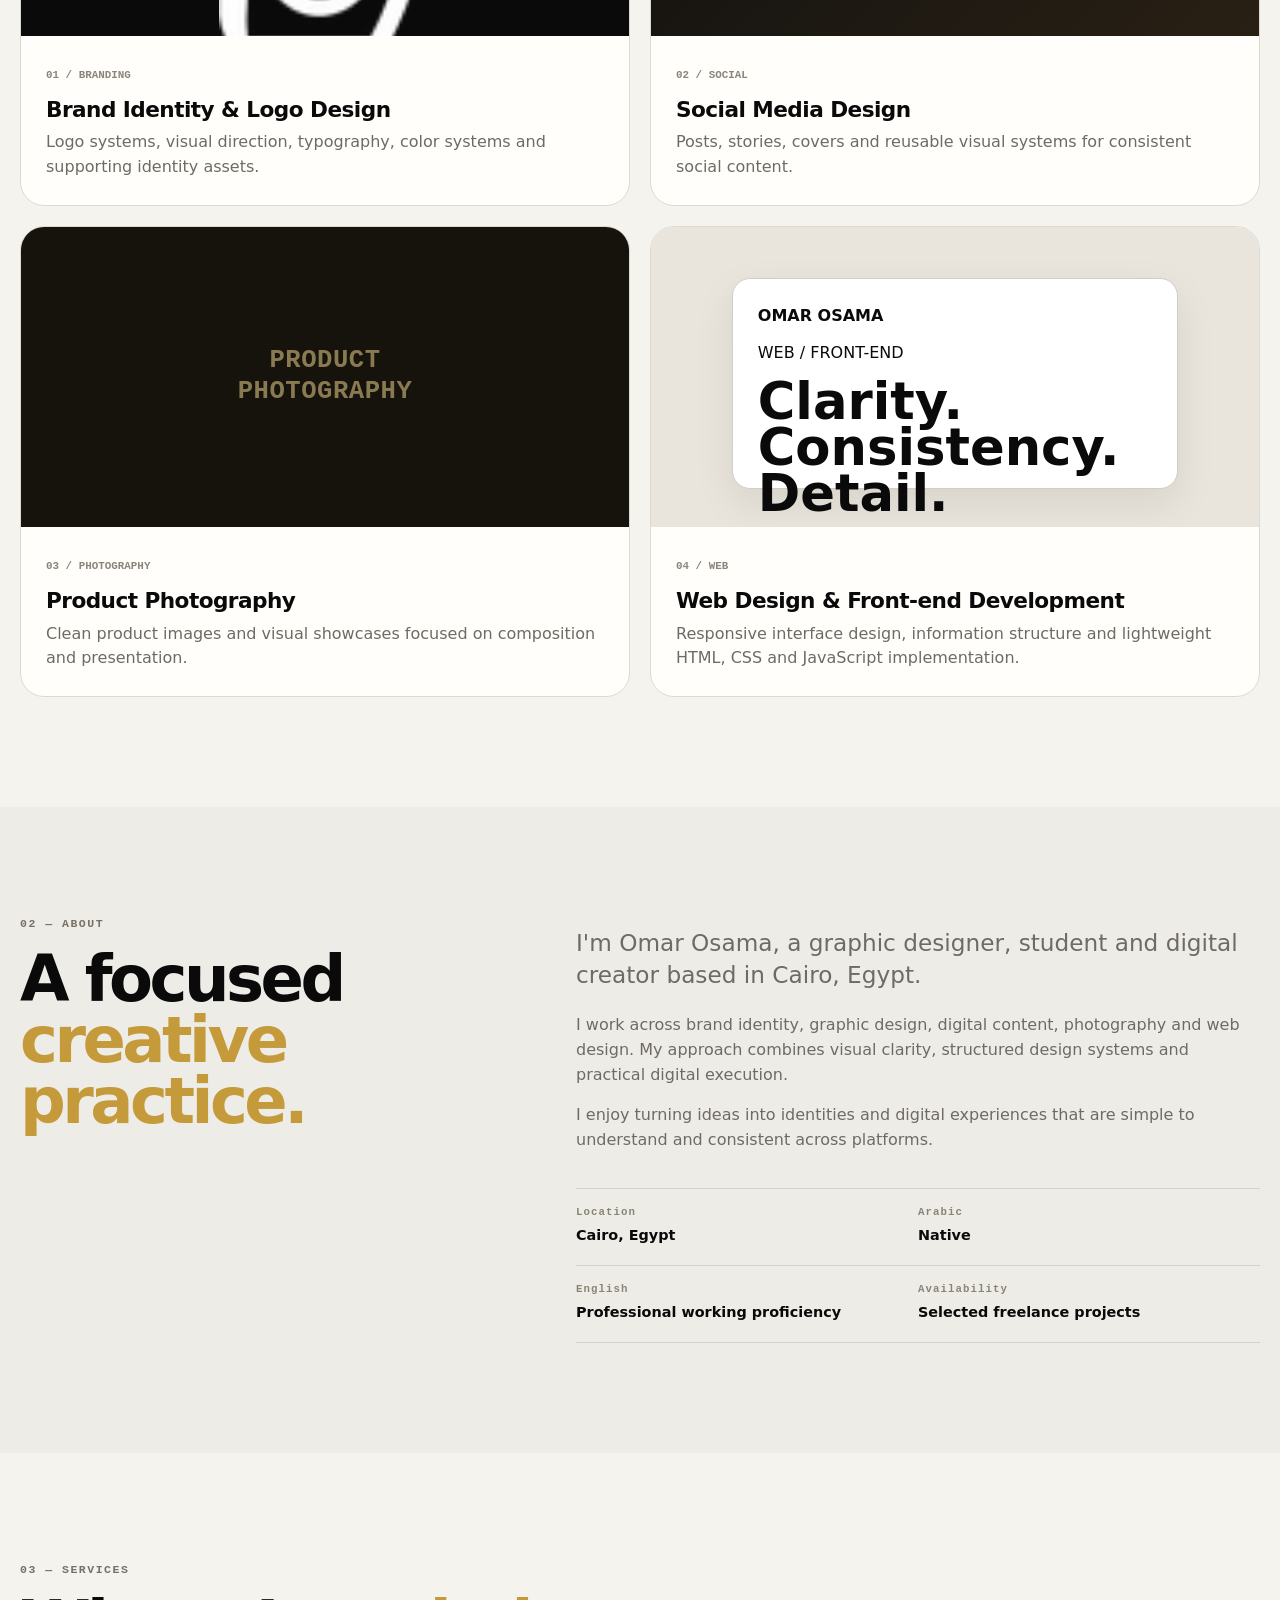
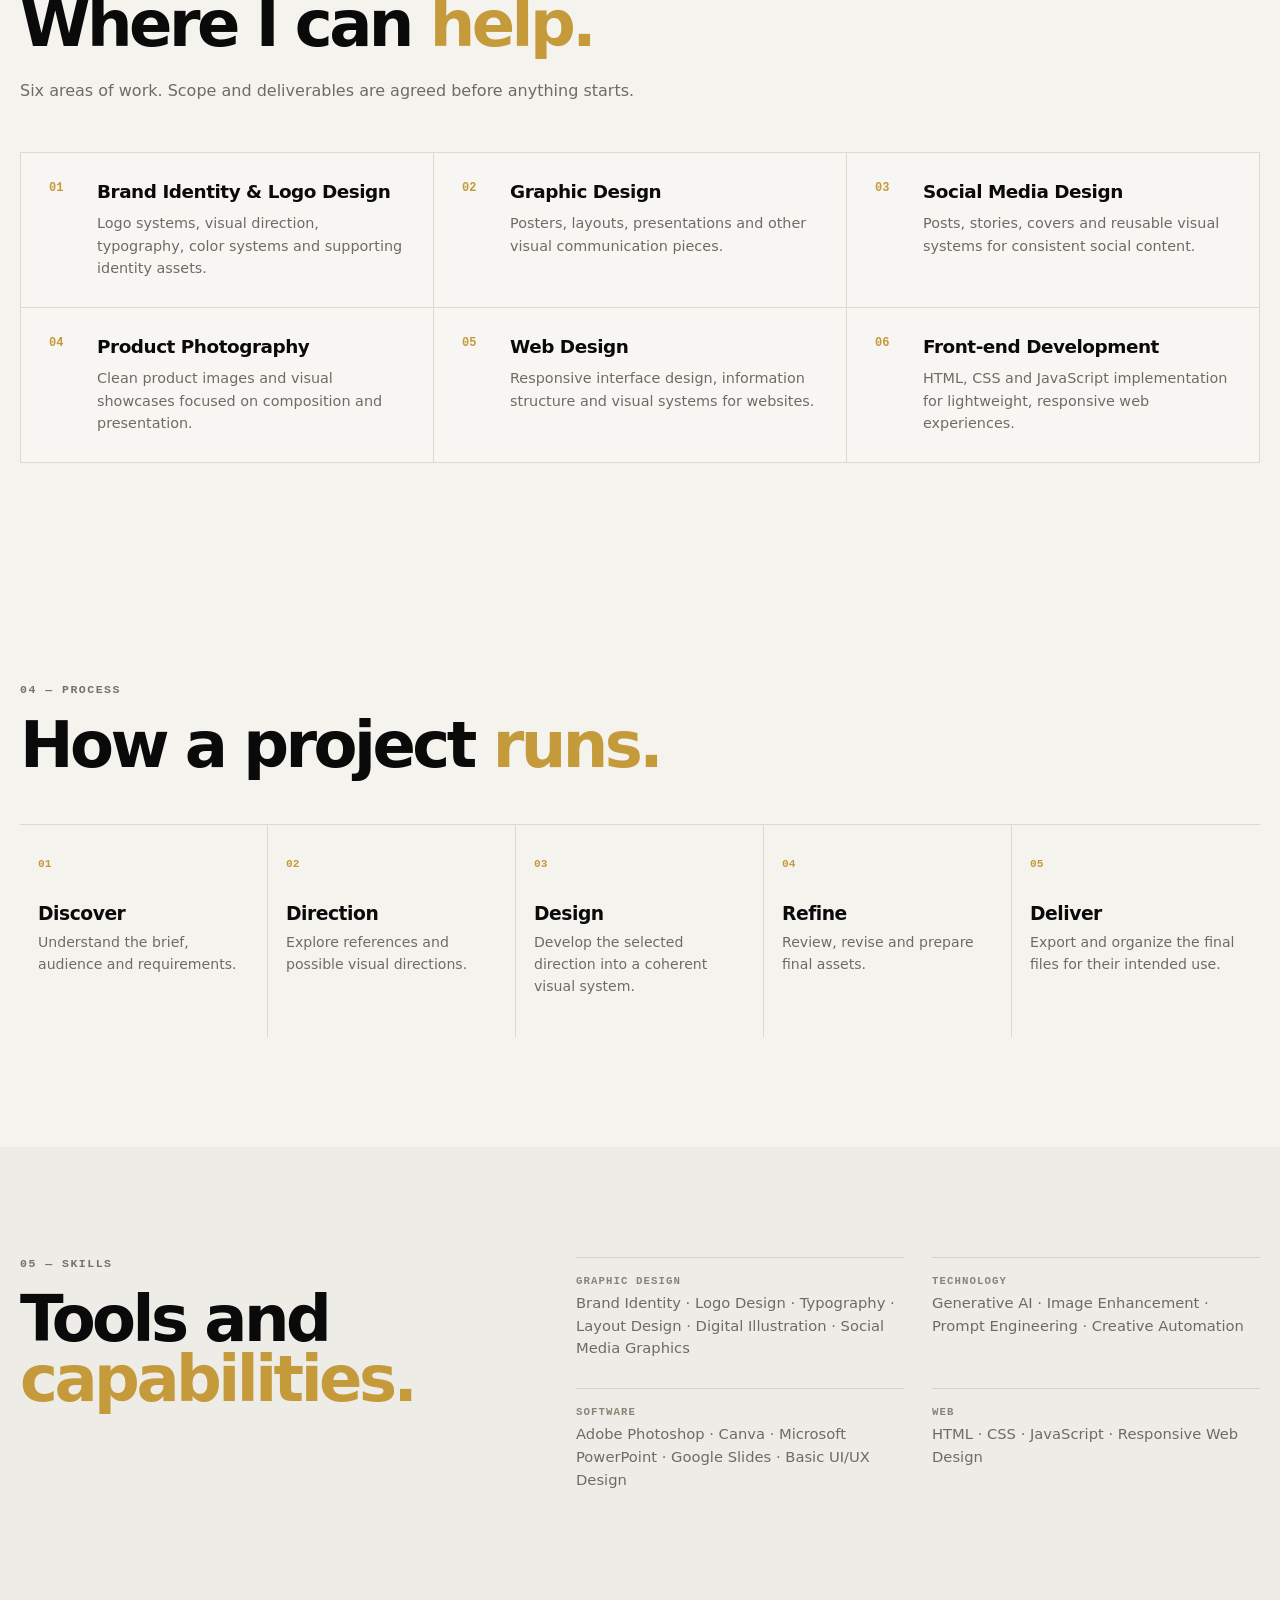
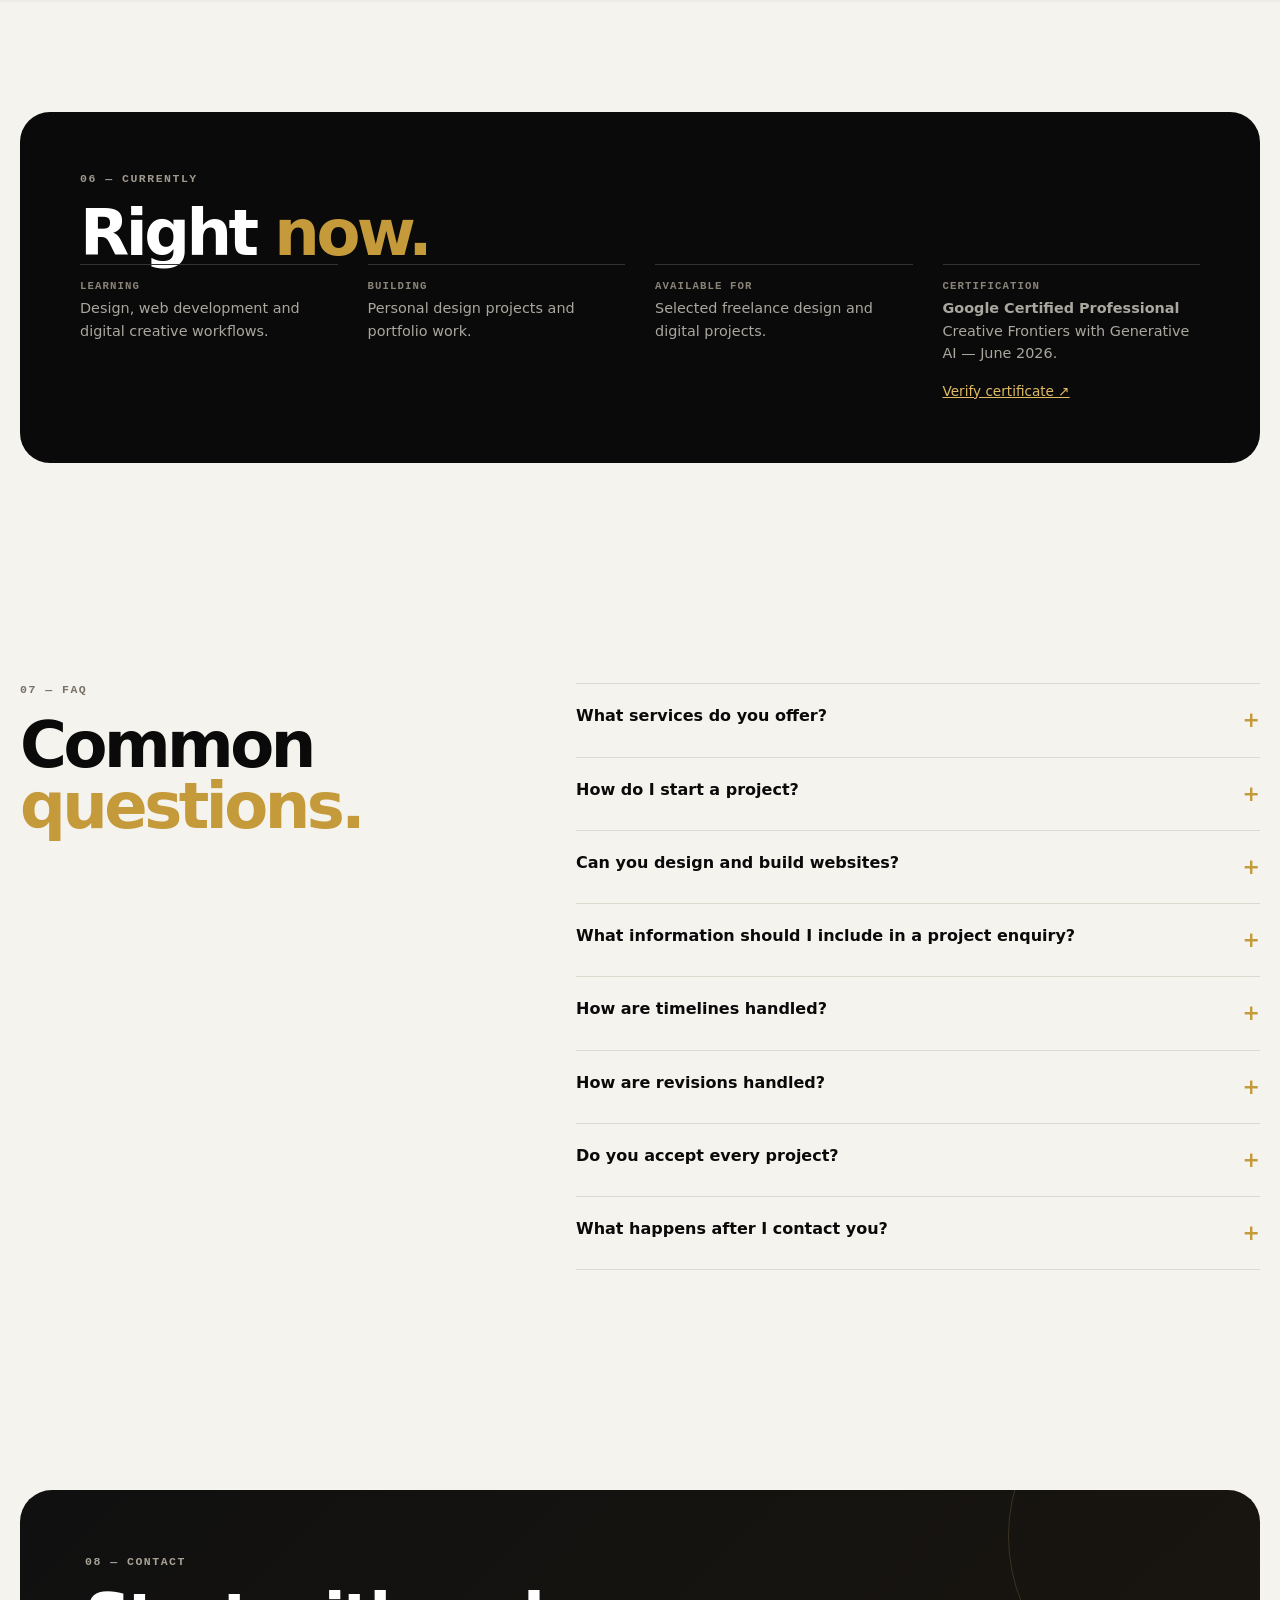
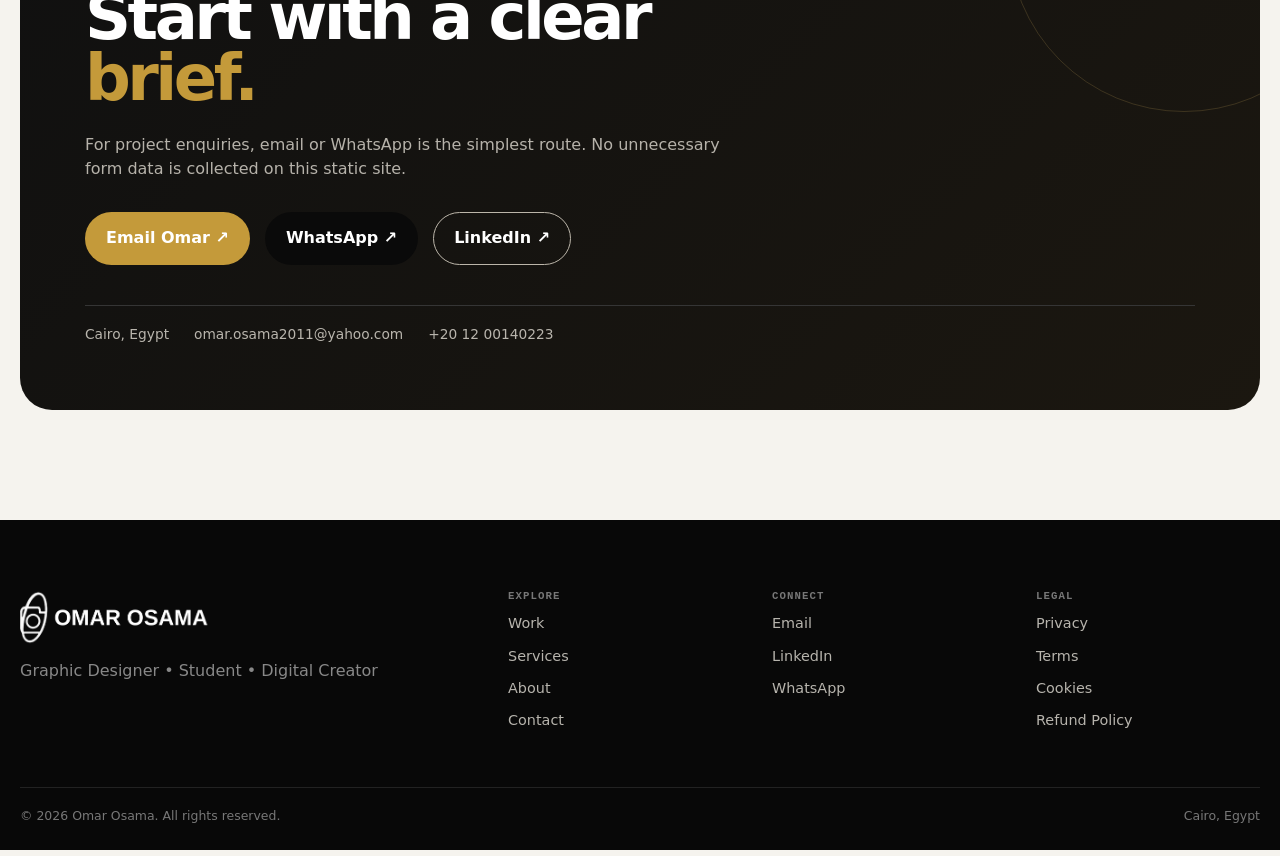
==== commit af8b0128: "Add files via upload" ====
--- a/index.html
+++ b/index.html
@@ -3,24 +3,29 @@
 <head>
 <meta charset="utf-8">
 <meta name="viewport" content="width=device-width, initial-scale=1">
-<title>Omar Osama — Graphic Designer • Student • Digital Creator</title>
+<title>Omar Osama — Graphic Designer &amp; Digital Creator | Cairo, Egypt</title>
 <meta name="description" content="Omar Osama is a Cairo-based graphic designer, student and digital creator working across brand identity, graphic design, social media design, product photography, web design and front-end development.">
 <meta name="theme-color" content="#0a0a0a">
 <meta name="robots" content="index,follow">
 <link rel="canonical" href="https://omar-osama-ali.github.io/">
+<link rel="alternate" hreflang="en" href="https://omar-osama-ali.github.io/">
+<link rel="alternate" hreflang="x-default" href="https://omar-osama-ali.github.io/">
 <link rel="icon" href="assets/favicon-32.png" type="image/png">
 <link rel="apple-touch-icon" href="assets/apple-touch-icon.png">
+<link rel="manifest" href="site.webmanifest">
 <meta property="og:type" content="website">
 <meta property="og:url" content="https://omar-osama-ali.github.io/">
-<meta property="og:title" content="Omar Osama — Graphic Designer • Student • Digital Creator">
+<meta property="og:title" content="Omar Osama — Graphic Designer &amp; Digital Creator | Cairo, Egypt">
 <meta property="og:description" content="Visual identities, digital design and web experiences with a focus on clarity, consistency and detail.">
-<meta property="og:image" content="https://omar-osama-ali.github.io/assets/omar-osama.jpg">
-<meta property="og:image:alt" content="Portrait of Omar Osama">
+<meta property="og:image" content="https://omar-osama-ali.github.io/assets/og-image.jpg">
+<meta property="og:image:width" content="1200">
+<meta property="og:image:height" content="630">
+<meta property="og:image:alt" content="Omar Osama Ali — Graphic Designer &amp; Digital Creator">
 <meta property="og:locale" content="en_US">
 <meta name="twitter:card" content="summary_large_image">
-<meta name="twitter:title" content="Omar Osama — Graphic Designer • Student • Digital Creator">
+<meta name="twitter:title" content="Omar Osama — Graphic Designer &amp; Digital Creator">
 <meta name="twitter:description" content="Brand identity, graphic design, social media, photography and web design.">
-<meta name="twitter:image" content="https://omar-osama-ali.github.io/assets/omar-osama.jpg">
+<meta name="twitter:image" content="https://omar-osama-ali.github.io/assets/og-image.jpg">
 <link rel="stylesheet" href="styles.css">
 <script type="application/ld+json">
 {
@@ -30,7 +35,7 @@
   "alternateName":"Omar Osama Ali",
   "jobTitle":"Graphic Designer",
   "url":"https://omar-osama-ali.github.io/",
-  "image":"https://omar-osama-ali.github.io/assets/omar-osama.jpg",
+  "image":"https://omar-osama-ali.github.io/assets/og-image.jpg",
   "email":"mailto:omar.osama2011@yahoo.com",
   "address":{"@type":"PostalAddress","addressLocality":"Cairo","addressCountry":"EG"},
   "knowsLanguage":["Arabic","English"],
@@ -82,10 +87,9 @@
       </div>
     </div>
     <div class="hero-visual glass-card">
-      <div class="portrait-wrap">
-        <img src="assets/omar-osama.jpg" alt="Omar Osama in a black hoodie" fetchpriority="high">
+      <div class="portrait-wrap mark-wrap">
+        <img class="hero-mark" src="assets/icon-white-sm.png" alt="Omar Osama's aperture-inspired brand mark">
         <div class="portrait-glow"></div>
-        <img class="hero-symbol" src="assets/icon.png" alt="" aria-hidden="true">
         <div class="portrait-overlay">
           <span>OMAR OSAMA</span>
           <span>CREATIVE PRACTICE / 2026</span>
@@ -100,11 +104,11 @@
     <div class="section-head">
       <p class="section-kicker">01 — SELECTED WORK</p>
       <h2>Work that gives ideas<br><em>a visual system.</em></h2>
-      <p>Selected areas from the current portfolio. Projects and case studies can be expanded as work is approved for publication.</p>
+      <p>Selected areas from the current portfolio. Case studies with client work will be added here as projects are approved for publication.</p>
     </div>
     <div class="work-grid">
       <article class="work-card large">
-        <div class="work-art dark-art"><img src="assets/logo.png" alt="Omar Osama camera-inspired brand symbol"></div>
+        <div class="work-art dark-art"><img src="assets/icon-white-sm.png" alt="Omar Osama camera-inspired brand symbol, used as an example of the brand identity work"></div>
         <div class="work-info"><span>01 / BRANDING</span><h3>Brand Identity &amp; Logo Design</h3><p>Logo systems, visual direction, typography, color systems and supporting identity assets.</p></div>
       </article>
       <article class="work-card">
@@ -112,7 +116,7 @@
         <div class="work-info"><span>02 / SOCIAL</span><h3>Social Media Design</h3><p>Posts, stories, covers and reusable visual systems for consistent social content.</p></div>
       </article>
       <article class="work-card">
-        <div class="work-art photo-art"><img src="assets/omar-osama.jpg" alt="Omar Osama portrait used as a photography presentation example"></div>
+        <div class="work-art photo-art placeholder-art"><span>PRODUCT<br>PHOTOGRAPHY</span></div>
         <div class="work-info"><span>03 / PHOTOGRAPHY</span><h3>Product Photography</h3><p>Clean product images and visual showcases focused on composition and presentation.</p></div>
       </article>
       <article class="work-card large">
--- a/styles.css
+++ b/styles.css
@@ -16,6 +16,8 @@
 .section{padding:110px 0}.hero{padding-top:80px}.hero-grid{display:grid;grid-template-columns:.9fr 1.1fr;gap:70px;align-items:center}.eyebrow,.section-kicker{font:700 .72rem/1.2 ui-monospace,SFMono-Regular,Menlo,monospace;letter-spacing:.13em;color:#777066}.eyebrow{display:flex;align-items:center;gap:12px}.eyebrow i{width:35px;height:1px;background:var(--gold)}
 h1,h2,h3,p{margin-top:0}h1{font-size:clamp(4.4rem,10vw,8.6rem);line-height:.84;letter-spacing:-.075em;margin:25px 0 24px;font-weight:800}h1 em,h2 em{font-style:normal;color:var(--gold)}h2{font-size:clamp(2.5rem,5vw,5.3rem);line-height:.95;letter-spacing:-.055em;margin:18px 0 24px}h3{line-height:1.15;letter-spacing:-.025em}.hero-lead{font-weight:750;font-size:1.08rem}.hero-lead span{color:var(--gold);padding:0 6px}.hero-text{max-width:560px;color:var(--muted);font-size:1.05rem}.hero-actions,.contact-actions{display:flex;gap:15px;align-items:center;flex-wrap:wrap;margin-top:30px}.btn{display:inline-flex;align-items:center;justify-content:center;gap:12px;min-height:48px;padding:13px 20px;border-radius:999px;text-decoration:none;font-weight:750;border:1px solid transparent}.btn-gold{background:var(--gold);color:#fff}.btn-gold:hover{background:#a9802e}.btn-dark{background:var(--ink);color:#fff}.btn-outline{border-color:#bcb6aa}.btn-outline:hover{border-color:var(--ink)}.hero-meta{display:flex;justify-content:space-between;margin-top:60px;border-top:1px solid var(--line);padding-top:14px;font:700 .68rem ui-monospace,SFMono-Regular,monospace;color:#817b72}
 .glass-card{background:rgba(255,255,255,.58);border:1px solid rgba(255,255,255,.9);box-shadow:var(--shadow);padding:14px;border-radius:34px;transform:rotate(1deg)}.portrait-wrap{position:relative;overflow:hidden;border-radius:25px;background:#111;min-height:590px}.portrait-wrap>img:first-child{width:100%;height:590px;object-fit:cover;object-position:center}.portrait-glow{position:absolute;inset:0;background:linear-gradient(135deg,transparent 45%,rgba(224,187,99,.26),transparent 65%);mix-blend-mode:screen}.hero-symbol{position:absolute;right:5%;top:7%;width:150px;height:270px;object-fit:contain;opacity:.12;filter:brightness(2)}.portrait-overlay{position:absolute;left:20px;right:20px;bottom:20px;display:flex;justify-content:space-between;gap:15px;padding:14px 16px;border:1px solid rgba(255,255,255,.25);background:rgba(10,10,10,.55);backdrop-filter:blur(16px);border-radius:16px;color:#fff;font:700 .68rem ui-monospace,SFMono-Regular,monospace;letter-spacing:.08em}
+.mark-wrap{display:grid;place-items:center;background:radial-gradient(circle at 30% 20%,#1a1712,#0a0a0a 70%)}.hero-mark{width:34%;height:auto;object-fit:contain;filter:drop-shadow(0 20px 40px rgba(0,0,0,.4))}
+.placeholder-art{background:linear-gradient(135deg,#16130d,#221c12);display:grid;place-items:center;color:#8a7a52;font:800 clamp(1.1rem,3vw,1.6rem)/1.2 ui-monospace,monospace;letter-spacing:.02em;text-align:center}
 .section-head{max-width:700px;margin-bottom:48px}.section-head>p:last-child{color:var(--muted);max-width:620px}.work-grid{display:grid;grid-template-columns:repeat(2,1fr);gap:20px}.work-card{background:var(--paper);border:1px solid var(--line);border-radius:24px;overflow:hidden;transition:transform .35s var(--ease),box-shadow .35s var(--ease)}.work-card:hover{transform:translateY(-5px);box-shadow:0 20px 50px rgba(0,0,0,.08)}.work-art{height:300px;position:relative;overflow:hidden}.work-art img{width:100%;height:100%;object-fit:cover}.dark-art{background:#0a0a0a;display:grid;place-items:center}.dark-art img{width:35%;height:auto;object-fit:contain}.social-art{background:linear-gradient(135deg,#101010,#292014);display:flex;align-items:center;justify-content:center;gap:9px;flex-wrap:wrap;padding:30px;color:#e0bb63;font:800 clamp(1.5rem,4vw,3rem)/1 ui-monospace,monospace;letter-spacing:-.08em}.photo-art{background:#16130d}.photo-art img{filter:saturate(1.08)}.web-art{background:#e9e5dc;padding:25px;display:grid;place-items:center}.browser-frame{width:80%;height:80%;background:#fff;border:1px solid #d3cec3;border-radius:18px;padding:25px;display:flex;flex-direction:column;gap:12px;box-shadow:0 15px 40px rgba(0,0,0,.08)}.browser-frame strong{font-size:clamp(1.5rem,4vw,3.2rem);line-height:.9;margin-top:auto}.work-info{padding:25px}.work-info>span{font:700 .68rem ui-monospace,monospace;color:#8b847a}.work-info h3{font-size:1.35rem;margin:12px 0 8px}.work-info p{color:var(--muted);margin:0}.large{grid-column:span 1}
 .two-col{display:grid;grid-template-columns:.8fr 1.2fr;gap:100px}.about-section,.skills-section{background:#eeece6}.about-copy{padding-top:10px}.big-copy{font-size:1.45rem;line-height:1.35;color:var(--ink)}.about-copy p{color:var(--muted)}.facts{display:grid;grid-template-columns:1fr 1fr;border-top:1px solid #d7d2c8;margin-top:35px}.facts div{padding:17px 0;border-bottom:1px solid #d7d2c8}.facts span,.skill-columns span,.now-grid span{display:block;font:700 .67rem ui-monospace,monospace;letter-spacing:.1em;color:#8a8378;margin-bottom:5px}.facts b{font-size:.9rem}
 .service-grid{display:grid;grid-template-columns:repeat(3,1fr);border-top:1px solid var(--line);border-left:1px solid var(--line)}.service-grid article{display:grid;grid-template-columns:38px 1fr;gap:10px;padding:28px;border-right:1px solid var(--line);border-bottom:1px solid var(--line);background:rgba(255,255,255,.28)}.service-grid article>span{color:var(--gold);font:700 .75rem ui-monospace,monospace}.service-grid h3{margin:0 0 10px;font-size:1.15rem}.service-grid p{color:var(--muted);font-size:.9rem;margin:0}
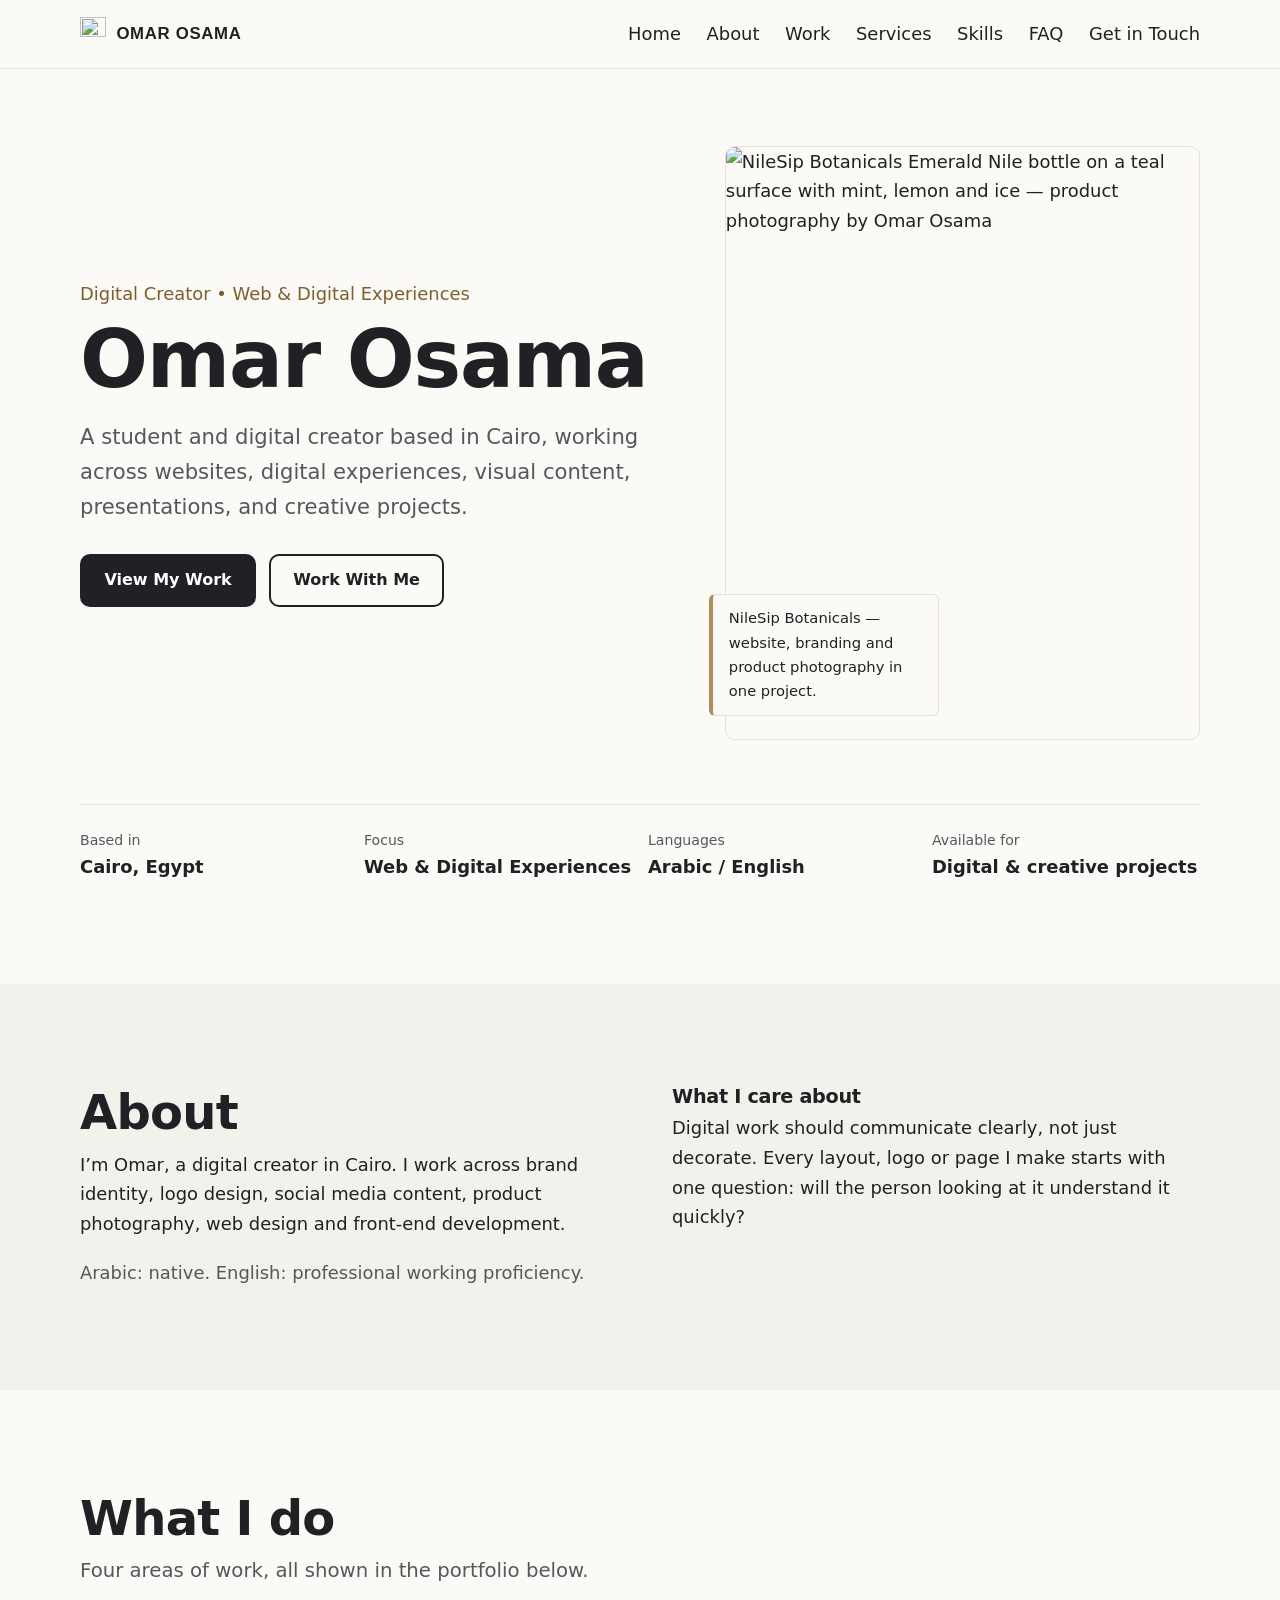
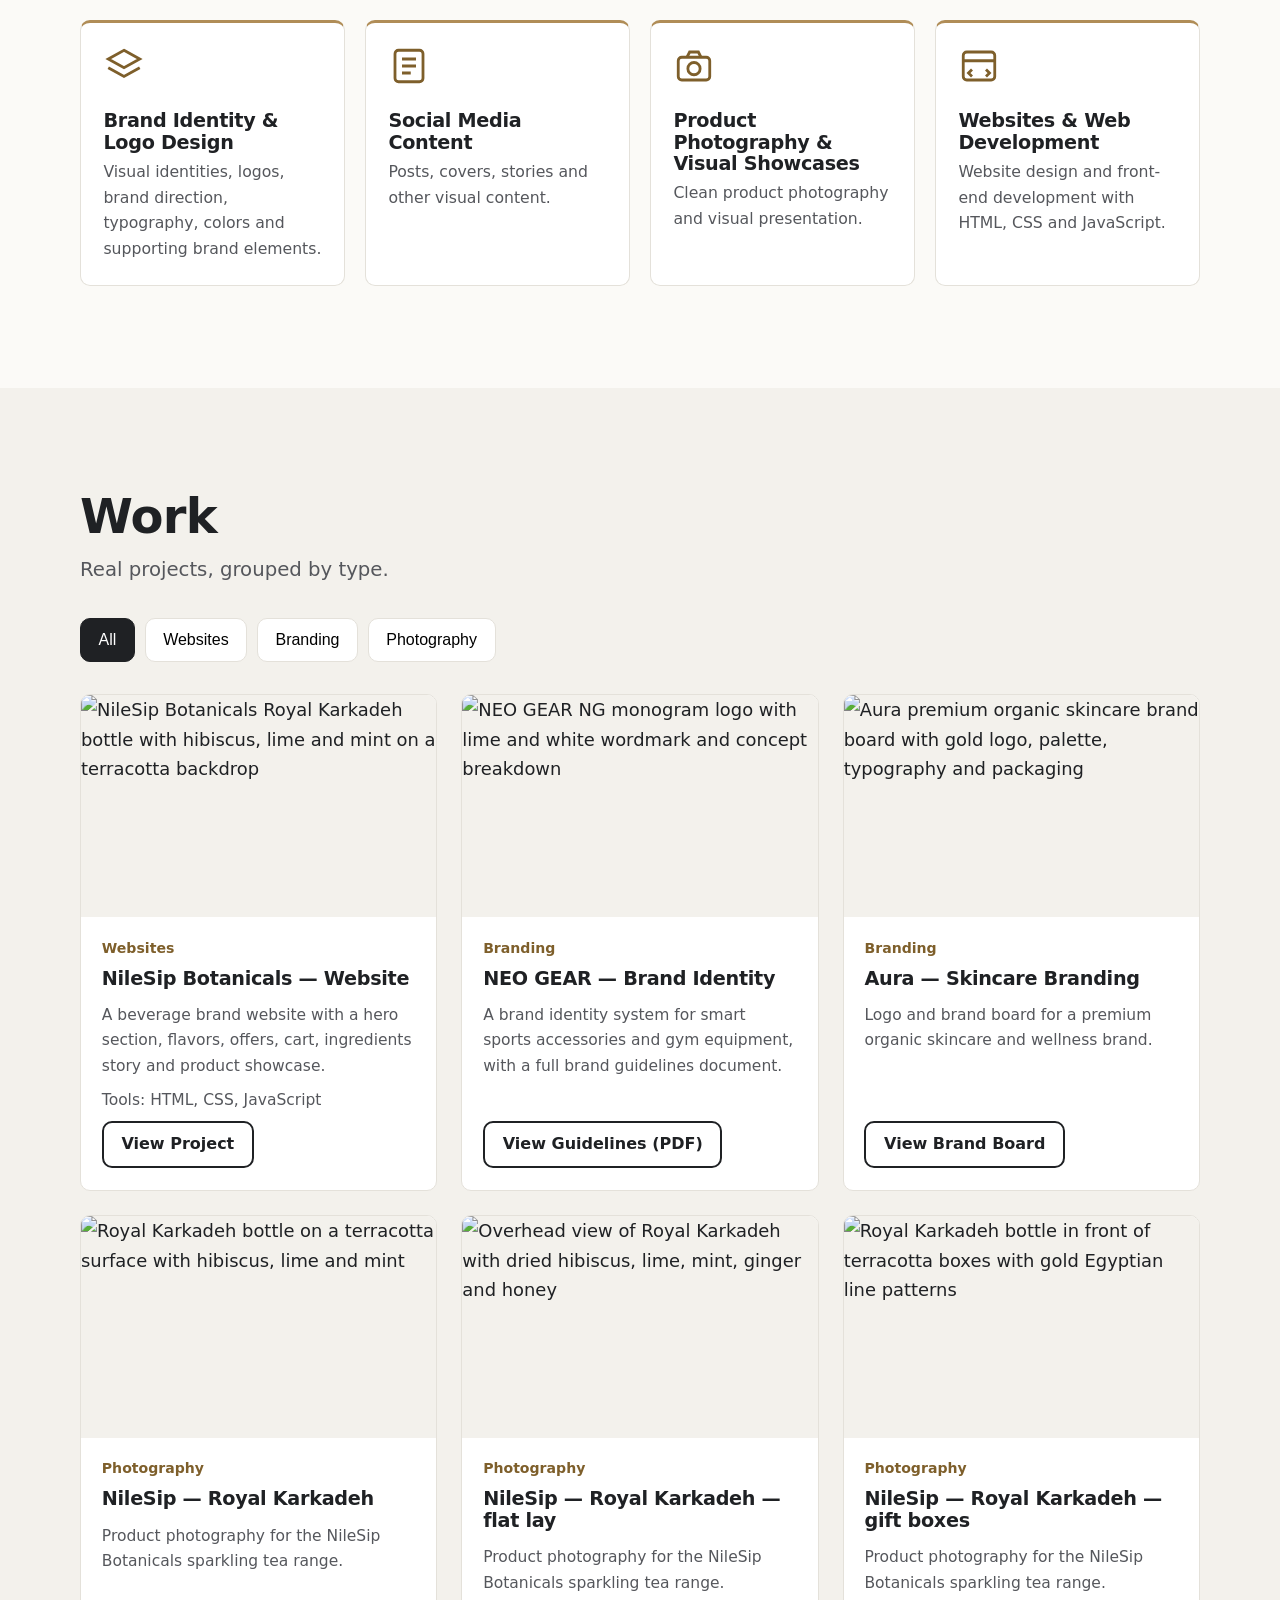
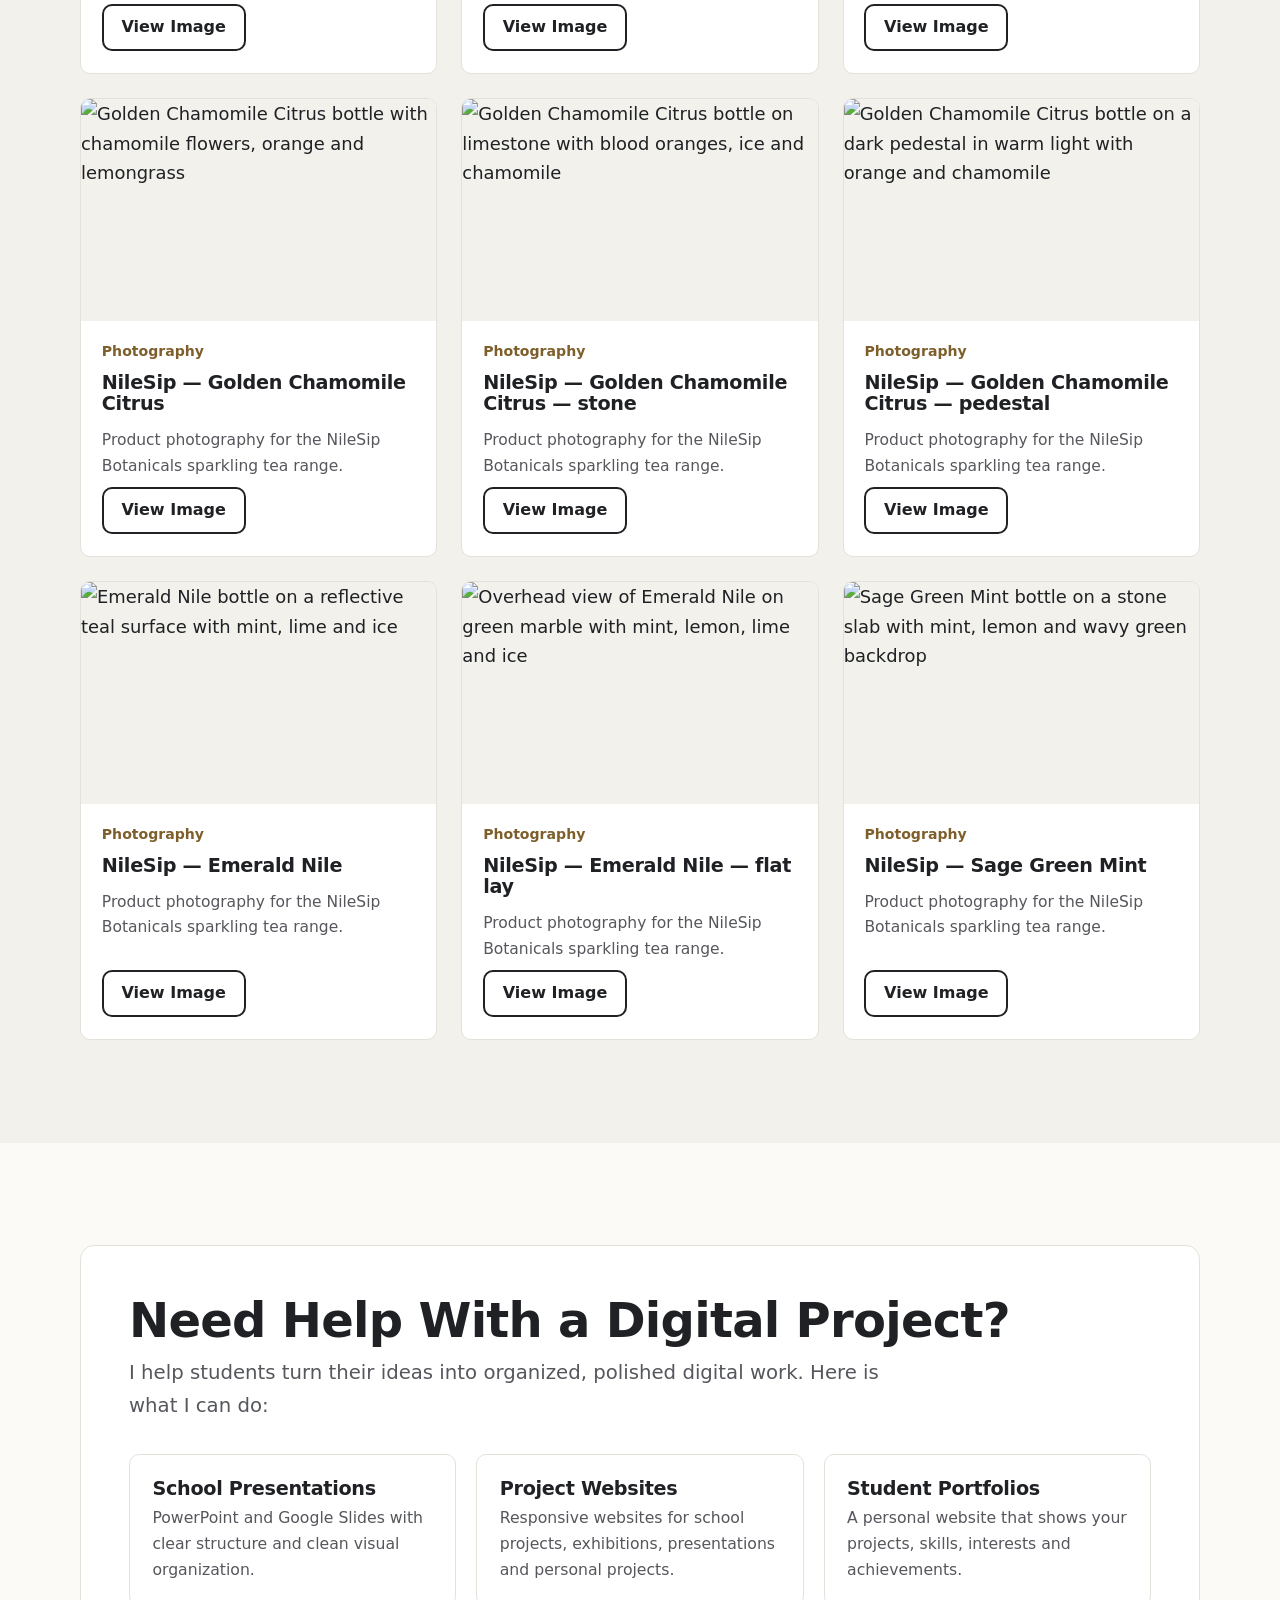
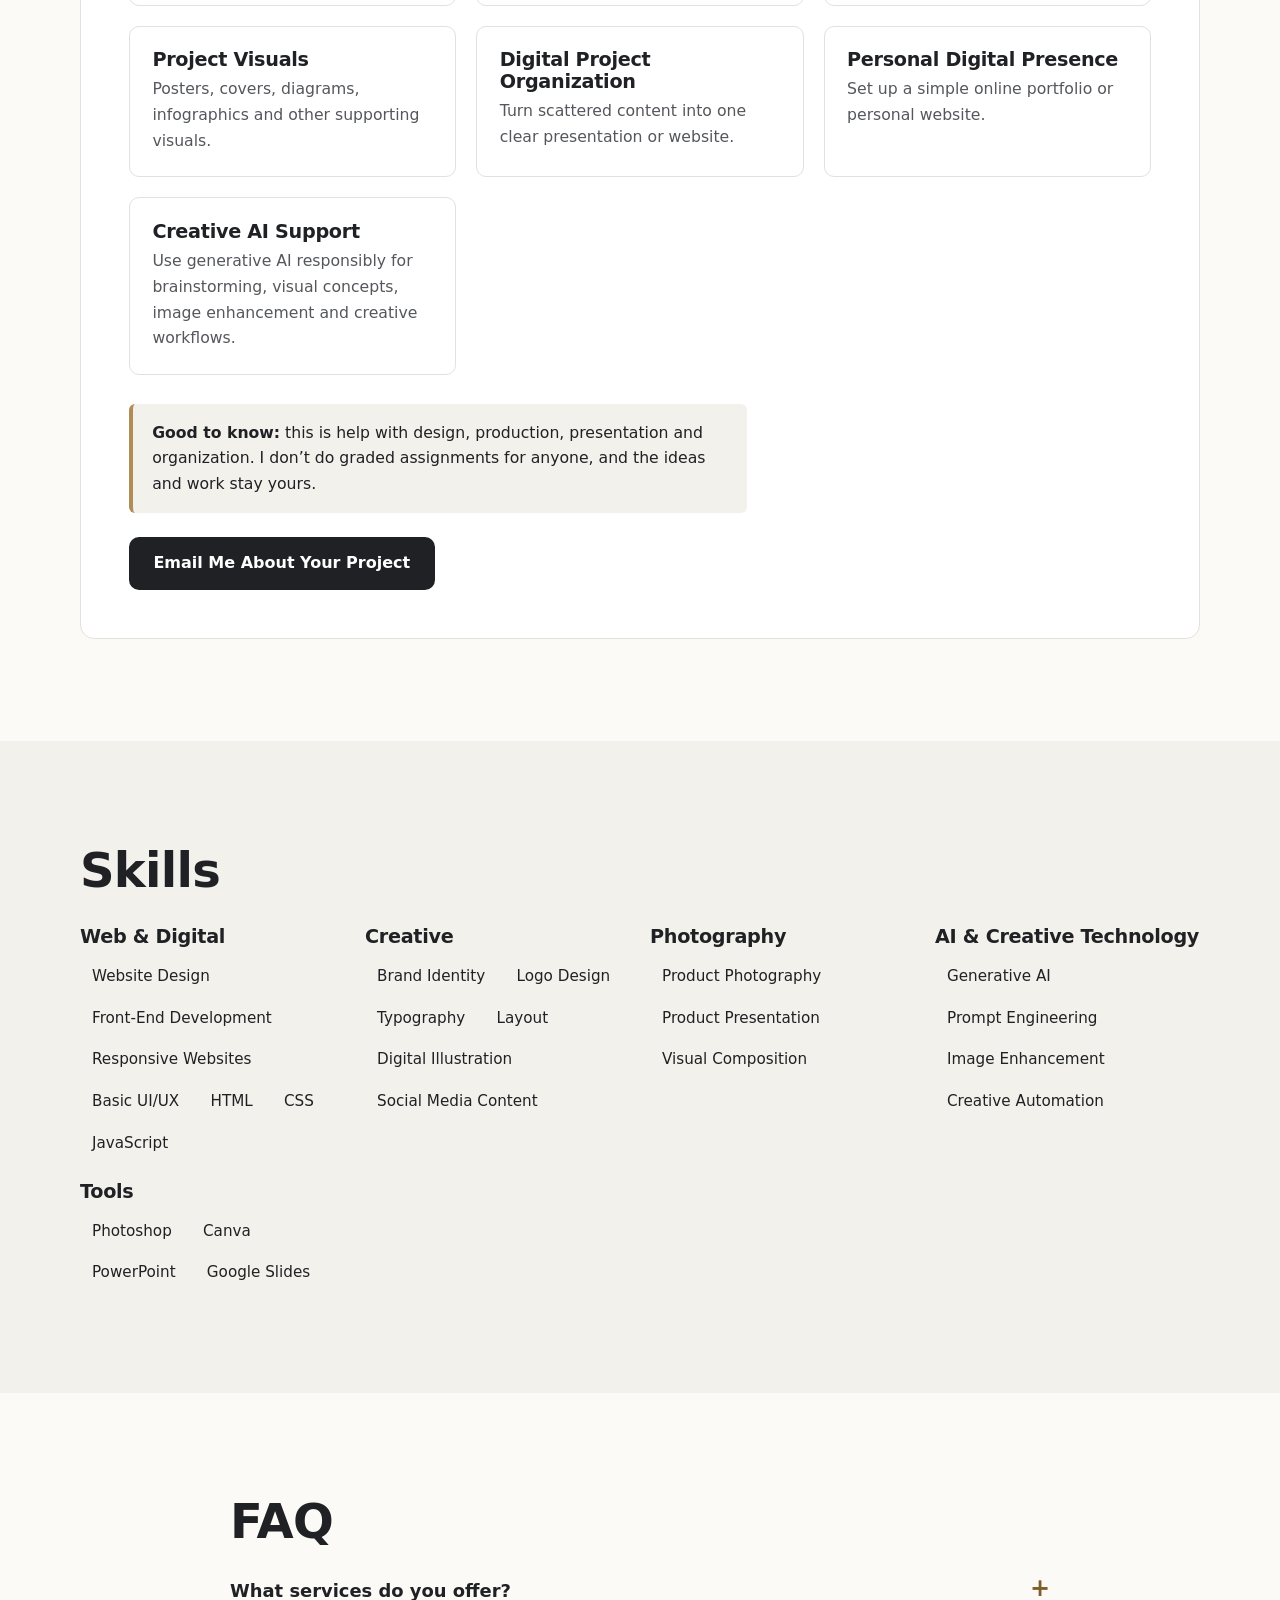
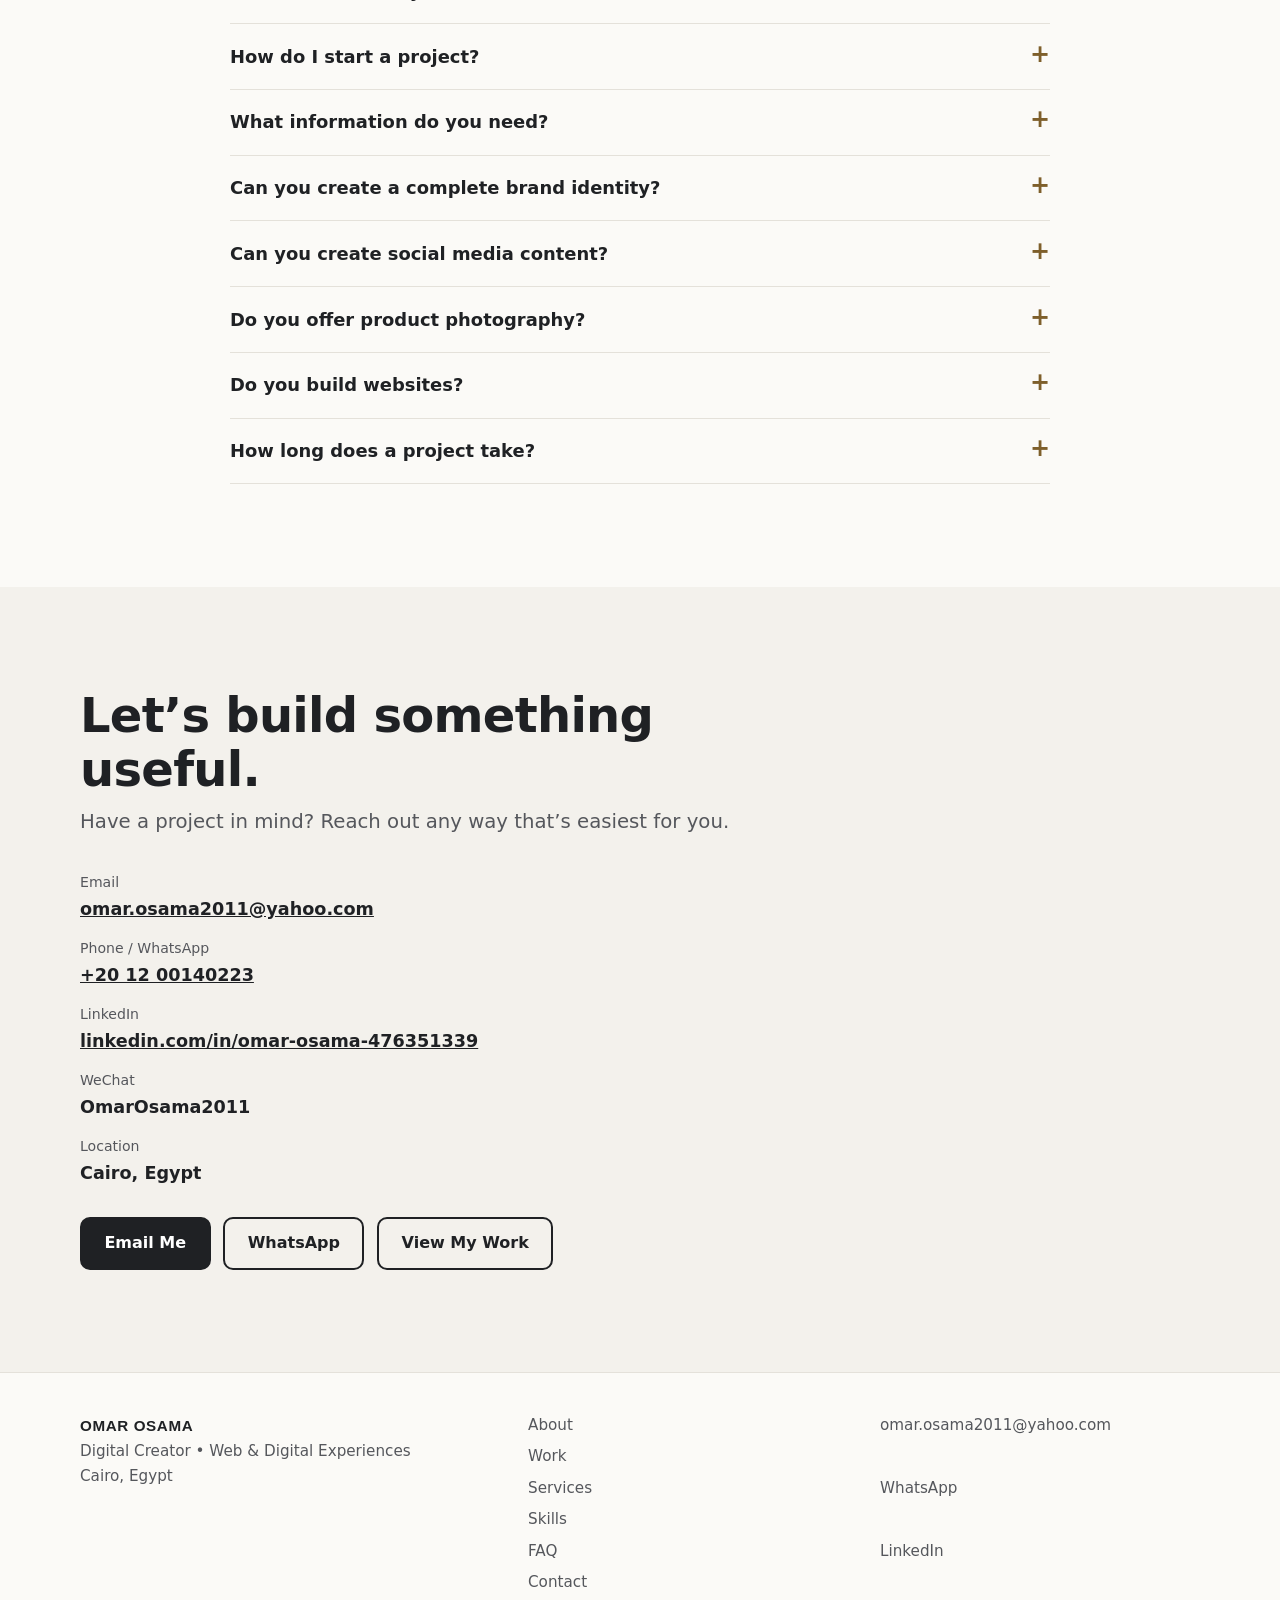
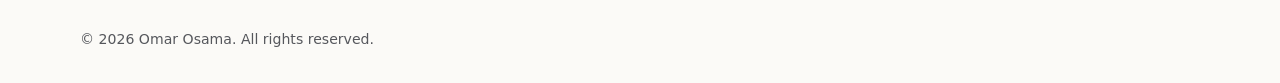
==== commit 838a9bec: "Add files via upload" ====
--- a/index.html
+++ b/index.html
@@ -1,259 +1,304 @@
 <!doctype html>
-<html lang="en" dir="ltr">
+<html lang="en">
 <head>
 <meta charset="utf-8">
 <meta name="viewport" content="width=device-width, initial-scale=1">
-<title>Omar Osama — Graphic Designer &amp; Digital Creator | Cairo, Egypt</title>
-<meta name="description" content="Omar Osama is a Cairo-based graphic designer, student and digital creator working across brand identity, graphic design, social media design, product photography, web design and front-end development.">
-<meta name="theme-color" content="#0a0a0a">
-<meta name="robots" content="index,follow">
+<title>Omar Osama — Digital Creator | Web & Digital Experiences</title>
+<meta name="description" content="Omar Osama is a student and digital creator in Cairo, Egypt, working across websites, brand identity, social media content, product photography and student digital projects.">
 <link rel="canonical" href="https://omar-osama-ali.github.io/">
-<link rel="alternate" hreflang="en" href="https://omar-osama-ali.github.io/">
-<link rel="alternate" hreflang="x-default" href="https://omar-osama-ali.github.io/">
-<link rel="icon" href="assets/favicon-32.png" type="image/png">
-<link rel="apple-touch-icon" href="assets/apple-touch-icon.png">
-<link rel="manifest" href="site.webmanifest">
+<meta name="theme-color" content="#FBFAF7">
+<meta http-equiv="Content-Security-Policy" content="default-src 'self'; img-src 'self' data:; style-src 'self' 'unsafe-inline' https://fonts.googleapis.com; font-src https://fonts.gstatic.com; script-src 'self' 'unsafe-inline'; base-uri 'self'; form-action 'none'; object-src 'none'">
+<meta name="referrer" content="strict-origin-when-cross-origin">
 <meta property="og:type" content="website">
+<meta property="og:title" content="Omar Osama — Digital Creator | Web & Digital Experiences">
+<meta property="og:description" content="Websites, brand identity, product photography and digital projects for students, individuals and collaborators. Based in Cairo, Egypt.">
 <meta property="og:url" content="https://omar-osama-ali.github.io/">
-<meta property="og:title" content="Omar Osama — Graphic Designer &amp; Digital Creator | Cairo, Egypt">
-<meta property="og:description" content="Visual identities, digital design and web experiences with a focus on clarity, consistency and detail.">
-<meta property="og:image" content="https://omar-osama-ali.github.io/assets/og-image.jpg">
-<meta property="og:image:width" content="1200">
-<meta property="og:image:height" content="630">
-<meta property="og:image:alt" content="Omar Osama Ali — Graphic Designer &amp; Digital Creator">
-<meta property="og:locale" content="en_US">
+<meta property="og:image" content="https://omar-osama-ali.github.io/og-image.png">
+<meta property="og:image:width" content="1200"><meta property="og:image:height" content="630">
 <meta name="twitter:card" content="summary_large_image">
-<meta name="twitter:title" content="Omar Osama — Graphic Designer &amp; Digital Creator">
-<meta name="twitter:description" content="Brand identity, graphic design, social media, photography and web design.">
-<meta name="twitter:image" content="https://omar-osama-ali.github.io/assets/og-image.jpg">
-<link rel="stylesheet" href="styles.css">
-<script type="application/ld+json">
-{
-  "@context":"https://schema.org",
-  "@type":"Person",
-  "name":"Omar Osama",
-  "alternateName":"Omar Osama Ali",
-  "jobTitle":"Graphic Designer",
-  "url":"https://omar-osama-ali.github.io/",
-  "image":"https://omar-osama-ali.github.io/assets/og-image.jpg",
-  "email":"mailto:omar.osama2011@yahoo.com",
-  "address":{"@type":"PostalAddress","addressLocality":"Cairo","addressCountry":"EG"},
-  "knowsLanguage":["Arabic","English"],
-  "sameAs":["https://www.linkedin.com/in/omar-osama-476351339"]
+<link rel="icon" href="favicon.ico" sizes="32x32">
+<link rel="icon" href="favicon-32.png" type="image/png">
+<link rel="apple-touch-icon" href="apple-touch-icon.png">
+<link rel="preconnect" href="https://fonts.googleapis.com"><link rel="preconnect" href="https://fonts.gstatic.com" crossorigin>
+<link rel="stylesheet" href="https://fonts.googleapis.com/css2?family=Bricolage+Grotesque:opsz,wght@12..96,600;12..96,700&family=Figtree:wght@400;500;600&display=swap">
+<script type="application/ld+json">{"@context":"https://schema.org","@type":"Person","name":"Omar Osama","jobTitle":"Digital Creator","url":"https://omar-osama-ali.github.io/","email":"mailto:omar.osama2011@yahoo.com","address":{"@type":"PostalAddress","addressLocality":"Cairo","addressCountry":"EG"},"sameAs":["https://www.linkedin.com/in/omar-osama-476351339"]}</script>
+<style>
+:root{--bg:#FBFAF7;--alt:#F3F1EC;--line:#E4E1DA;--ink:#1F2124;--mute:#55575C;--gold:#B08D57;--gold-d:#7E5F2B;--r:10px;--max:1120px}
+@media (prefers-color-scheme:dark){:root:not([data-force]){--bg:#FBFAF7}}
+*{box-sizing:border-box;margin:0}
+html{scroll-behavior:smooth;scroll-padding-top:76px;-webkit-text-size-adjust:100%}
+body{font:400 clamp(1rem,.96rem + .2vw,1.125rem)/1.65 Figtree,system-ui,-apple-system,"Segoe UI",Roboto,sans-serif;background:var(--bg);color:var(--ink);overflow-x:hidden}
+h1,h2,h3{font-family:"Bricolage Grotesque",Figtree,system-ui,sans-serif;line-height:1.12;letter-spacing:-.015em}
+h1{font-size:clamp(2.6rem,1.6rem + 5vw,5rem)}
+h2{font-size:clamp(1.9rem,1.4rem + 2.4vw,3rem);margin-bottom:.6rem}
+h3{font-size:1.2rem;margin-bottom:.35rem}
+p{max-width:62ch}
+img{max-width:100%;display:block;height:auto}
+a{color:inherit}
+:focus-visible{outline:3px solid var(--gold-d);outline-offset:3px;border-radius:4px}
+.wrap{width:min(var(--max),100% - 2.5rem);margin-inline:auto}
+section{padding:clamp(3.5rem,8vw,6.5rem) 0}
+.alt{background:var(--alt)}
+.lead{color:var(--mute);font-size:1.1em;margin-bottom:2rem}
+.skip{position:absolute;left:-999px;top:8px;background:var(--ink);color:#fff;padding:.6rem 1rem;z-index:100;border-radius:6px}
+.skip:focus{left:8px}
+/* nav */
+header{position:sticky;top:0;z-index:50;background:rgba(251,250,247,.94);backdrop-filter:blur(8px);border-bottom:1px solid var(--line)}
+.bar{display:flex;align-items:center;justify-content:space-between;min-height:68px;gap:1rem}
+.brand{display:flex;align-items:center;gap:.65rem;text-decoration:none;font:700 1.05rem "Bricolage Grotesque",sans-serif;letter-spacing:.04em}
+.brand img{width:26px;height:auto}
+nav ul{list-style:none;padding:0;display:flex;gap:1.6rem;align-items:center}
+nav a{text-decoration:none;font-weight:500;padding:.4rem 0;border-bottom:2px solid transparent}
+nav a:hover{border-color:var(--gold)}
+.btn{display:inline-flex;align-items:center;justify-content:center;min-height:48px;padding:.7rem 1.4rem;border-radius:var(--r);border:2px solid var(--ink);font-weight:600;text-decoration:none;background:transparent;color:var(--ink);cursor:pointer;font-family:inherit;font-size:1rem;transition:background .2s,color .2s,border-color .2s}
+.btn:hover{background:var(--ink);color:#fff}
+.btn.solid{background:var(--ink);color:#fff}.btn.solid:hover{background:var(--gold-d);border-color:var(--gold-d)}
+.menu{display:none}
+@media(max-width:860px){
+ .menu{display:inline-flex;min-height:44px;padding:.5rem 1rem}
+ nav ul{display:none;position:absolute;left:0;right:0;top:68px;flex-direction:column;align-items:stretch;gap:0;background:var(--bg);border-bottom:1px solid var(--line);padding:.5rem 1.25rem 1.25rem}
+ nav ul.open{display:flex}
+ nav li a{display:block;padding:.9rem 0;border-bottom:1px solid var(--line)}
+ nav li:last-child a{margin-top:1rem;text-align:center;border:2px solid var(--ink)}
 }
-</script>
+/* hero */
+.hero{padding-top:clamp(2.5rem,6vw,5rem)}
+.hero-grid{display:grid;grid-template-columns:1.1fr .9fr;gap:clamp(2rem,5vw,4rem);align-items:center}
+.hero h1{margin:.4rem 0 1rem}
+.role{font:600 clamp(1.05rem,.95rem + .5vw,1.35rem);color:var(--gold-d)}
+.hero p.sub{font-size:1.18em;color:var(--mute);margin-bottom:1.8rem}
+.cta{display:flex;flex-wrap:wrap;gap:.8rem}
+.shot{position:relative}
+.shot img.main{border-radius:var(--r);aspect-ratio:4/5;object-fit:cover;object-position:50% 40%;width:100%;border:1px solid var(--line)}
+.shot .tag{position:absolute;left:-1rem;bottom:1.5rem;background:var(--bg);border:1px solid var(--line);border-left:4px solid var(--gold);padding:.7rem 1rem;border-radius:6px;font-size:.92rem;max-width:230px}
+.facts{display:grid;grid-template-columns:repeat(4,1fr);gap:1rem;margin-top:clamp(2.5rem,6vw,4rem);border-top:1px solid var(--line);padding-top:1.5rem}
+.facts dt{font-size:.88rem;color:var(--mute);font-weight:500}.facts dd{font-weight:600;margin:0}
+@media(max-width:860px){.hero-grid{grid-template-columns:1fr}.shot{order:-1;max-width:420px}.shot .tag{left:.8rem}.facts{grid-template-columns:1fr 1fr}}
+/* cards */
+.grid{display:grid;gap:1.25rem;grid-template-columns:repeat(auto-fit,minmax(min(100%,250px),1fr))}
+.card{background:#fff;border:1px solid var(--line);border-radius:var(--r);padding:1.4rem}
+.card p{color:var(--mute);font-size:.98rem}
+.svc{border-top:3px solid var(--gold)}
+.ico{width:42px;height:42px;margin-bottom:.9rem;color:var(--gold-d)}
+.two{display:grid;grid-template-columns:1fr 1fr;gap:clamp(2rem,5vw,4rem)}
+@media(max-width:760px){.two{grid-template-columns:1fr}}
+.care li{margin:.6rem 0 0 1.1rem}
+.care{padding:0;list-style:disc}
+.lang{margin-top:1.2rem;color:var(--mute)}
+/* work */
+.filters{display:flex;flex-wrap:wrap;gap:.6rem;margin:1.5rem 0 2rem}
+.filters button{min-height:44px;padding:.5rem 1.1rem;border:1.5px solid var(--line);background:#fff;border-radius:var(--r);font:500 1rem Figtree,sans-serif;cursor:pointer}
+.filters button[aria-pressed=true]{background:var(--ink);color:#fff;border-color:var(--ink)}
+.work{display:grid;gap:1.5rem;grid-template-columns:repeat(auto-fill,minmax(min(100%,320px),1fr))}
+.proj{background:#fff;border:1px solid var(--line);border-radius:var(--r);overflow:hidden;display:flex;flex-direction:column}
+.proj figure{aspect-ratio:16/10;overflow:hidden;background:var(--alt)}
+.proj img{width:100%;height:100%;object-fit:cover;transition:transform .5s}
+.proj:hover img{transform:scale(1.03)}
+.proj .body{padding:1.2rem 1.3rem 1.4rem;display:flex;flex-direction:column;gap:.5rem;flex:1}
+.cat{font-size:.88rem;font-weight:600;color:var(--gold-d)}
+.proj p{font-size:.97rem;color:var(--mute)}
+.meta{font-size:.9rem;color:var(--mute)}
+.proj .btn{margin-top:auto;align-self:flex-start;min-height:44px;padding:.5rem 1.1rem}
+.proj[hidden]{display:none}
+/* student */
+.stu{border-radius:14px;background:#fff;border:1px solid var(--line);padding:clamp(1.5rem,4vw,3rem)}
+.note{margin-top:1.8rem;padding:1rem 1.2rem;background:var(--alt);border-left:4px solid var(--gold);border-radius:6px;font-size:.98rem}
+/* skills */
+.sk h3{margin-bottom:.7rem}.sk ul{list-style:none;padding:0;display:flex;flex-wrap:wrap;gap:.45rem}
+.sk li{background:var(--alt);padding:.3rem .75rem;border-radius:6px;font-size:.95rem}
+/* faq */
+details{border-bottom:1px solid var(--line)}
+summary{cursor:pointer;padding:1.1rem 0;font-weight:600;list-style:none;display:flex;justify-content:space-between;gap:1rem;min-height:48px}
+summary::-webkit-details-marker{display:none}
+summary::after{content:"+";font-size:1.5rem;line-height:1;color:var(--gold-d)}
+details[open] summary::after{content:"–"}
+details p{padding:0 0 1.2rem;color:var(--mute)}
+/* contact */
+.contact h2{max-width:18ch}
+.cl{list-style:none;padding:0;display:grid;gap:.8rem;margin:1.8rem 0}
+.cl b{display:block;font-size:.88rem;color:var(--mute);font-weight:500}
+.cl a{font-weight:600;font-size:1.1rem;overflow-wrap:anywhere}
+footer{border-top:1px solid var(--line);padding:2.5rem 0 2rem;font-size:.95rem;color:var(--mute)}
+.foot{display:grid;grid-template-columns:1.3fr 1fr 1fr;gap:2rem}
+footer strong{color:var(--ink);font-family:"Bricolage Grotesque",sans-serif;letter-spacing:.04em}
+footer ul{list-style:none;padding:0;display:grid;gap:.4rem}
+footer a{text-decoration:none}footer a:hover{text-decoration:underline}
+.copy{margin-top:2rem;font-size:.88rem}
+@media(max-width:760px){.foot{grid-template-columns:1fr}}
+/* motion: one hero entrance only */
+@media(prefers-reduced-motion:no-preference){.hero .wrap>.hero-grid>*{animation:in .7s ease both}.hero .shot{animation-delay:.12s}}
+@keyframes in{from{opacity:0;transform:translateY(12px)}to{opacity:1;transform:none}}
+@media(prefers-reduced-motion:reduce){html{scroll-behavior:auto}*{transition:none!important}}
+</style>
 </head>
 <body>
 <a class="skip" href="#main">Skip to content</a>
-
-<header class="site-header">
-  <div class="container nav">
-    <a class="brand" href="#top" aria-label="Omar Osama home">
-      <img src="assets/icon.png" alt="" aria-hidden="true">
-      <span>OMAR OSAMA</span>
-    </a>
-    <nav class="desktop-nav" aria-label="Primary navigation">
-      <a href="#work">Work</a>
-      <a href="#services">Services</a>
-      <a href="#about">About</a>
-      <a href="#faq">FAQ</a>
-      <a href="#contact">Contact</a>
-    </nav>
-    <a class="nav-cta" href="mailto:omar.osama2011@yahoo.com?subject=Project%20Enquiry">Get in touch <span>↗</span></a>
-    <button class="menu-btn" type="button" aria-expanded="false" aria-controls="mobile-nav" aria-label="Open navigation">
-      <span></span><span></span>
-    </button>
-  </div>
-  <nav id="mobile-nav" class="mobile-nav" aria-label="Mobile navigation" hidden>
-    <a href="#work">Work</a><a href="#services">Services</a><a href="#about">About</a><a href="#faq">FAQ</a><a href="#contact">Contact</a>
-    <a class="mobile-contact" href="mailto:omar.osama2011@yahoo.com?subject=Project%20Enquiry">Get in touch ↗</a>
-  </nav>
+<header>
+ <div class="wrap bar">
+  <a class="brand" href="#home" aria-label="Omar Osama — home"><img src="assets/mark.png" width="26" height="34" alt="">OMAR OSAMA</a>
+  <button class="btn menu" aria-expanded="false" aria-controls="nav-list">Menu</button>
+  <nav aria-label="Main"><ul id="nav-list">
+   <li><a href="#home">Home</a></li><li><a href="#about">About</a></li><li><a href="#work">Work</a></li><li><a href="#services">Services</a></li><li><a href="#skills">Skills</a></li><li><a href="#faq">FAQ</a></li><li><a href="#contact">Get in Touch</a></li>
+  </ul></nav>
+ </div>
 </header>
-
 <main id="main">
-<section id="top" class="hero section">
-  <div class="container hero-grid">
-    <div class="hero-copy">
-      <p class="eyebrow"><span>CAIRO, EGYPT</span><i></i><span>OPEN FOR SELECTED PROJECTS</span></p>
-      <h1>Omar<br><em>Osama</em></h1>
-      <p class="hero-lead">Graphic Designer <span>•</span> Student <span>•</span> Digital Creator</p>
-      <p class="hero-text">Visual identities, digital design and web experiences with a focus on clarity, consistency and detail.</p>
-      <div class="hero-actions">
-        <a class="btn btn-gold" href="#work">Explore my work <span>↗</span></a>
-        <a class="text-link" href="https://wa.me/201200140223">WhatsApp <span>↗</span></a>
-      </div>
-      <div class="hero-meta">
-        <span>01 / 08</span><span>DESIGN • DIGITAL • WEB</span>
-      </div>
-    </div>
-    <div class="hero-visual glass-card">
-      <div class="portrait-wrap mark-wrap">
-        <img class="hero-mark" src="assets/icon-white-sm.png" alt="Omar Osama's aperture-inspired brand mark">
-        <div class="portrait-glow"></div>
-        <div class="portrait-overlay">
-          <span>OMAR OSAMA</span>
-          <span>CREATIVE PRACTICE / 2026</span>
-        </div>
-      </div>
-    </div>
-  </div>
-</section>
-
-<section id="work" class="section work-section">
-  <div class="container">
-    <div class="section-head">
-      <p class="section-kicker">01 — SELECTED WORK</p>
-      <h2>Work that gives ideas<br><em>a visual system.</em></h2>
-      <p>Selected areas from the current portfolio. Case studies with client work will be added here as projects are approved for publication.</p>
-    </div>
-    <div class="work-grid">
-      <article class="work-card large">
-        <div class="work-art dark-art"><img src="assets/icon-white-sm.png" alt="Omar Osama camera-inspired brand symbol, used as an example of the brand identity work"></div>
-        <div class="work-info"><span>01 / BRANDING</span><h3>Brand Identity &amp; Logo Design</h3><p>Logo systems, visual direction, typography, color systems and supporting identity assets.</p></div>
-      </article>
-      <article class="work-card">
-        <div class="work-art social-art"><span>POSTERS</span><span>COVERS</span><span>STORIES</span></div>
-        <div class="work-info"><span>02 / SOCIAL</span><h3>Social Media Design</h3><p>Posts, stories, covers and reusable visual systems for consistent social content.</p></div>
-      </article>
-      <article class="work-card">
-        <div class="work-art photo-art placeholder-art"><span>PRODUCT<br>PHOTOGRAPHY</span></div>
-        <div class="work-info"><span>03 / PHOTOGRAPHY</span><h3>Product Photography</h3><p>Clean product images and visual showcases focused on composition and presentation.</p></div>
-      </article>
-      <article class="work-card large">
-        <div class="work-art web-art"><div class="browser-frame"><b>OMAR OSAMA</b><span>WEB / FRONT-END</span><strong>Clarity.<br>Consistency.<br>Detail.</strong></div></div>
-        <div class="work-info"><span>04 / WEB</span><h3>Web Design &amp; Front-end Development</h3><p>Responsive interface design, information structure and lightweight HTML, CSS and JavaScript implementation.</p></div>
-      </article>
-    </div>
-  </div>
-</section>
-
-<section id="about" class="section about-section">
-  <div class="container two-col">
-    <div>
-      <p class="section-kicker">02 — ABOUT</p>
-      <h2>A focused<br><em>creative practice.</em></h2>
-    </div>
-    <div class="about-copy">
-      <p class="big-copy">I'm Omar Osama, a graphic designer, student and digital creator based in Cairo, Egypt.</p>
-      <p>I work across brand identity, graphic design, digital content, photography and web design. My approach combines visual clarity, structured design systems and practical digital execution.</p>
-      <p>I enjoy turning ideas into identities and digital experiences that are simple to understand and consistent across platforms.</p>
-      <div class="facts">
-        <div><span>Location</span><b>Cairo, Egypt</b></div>
-        <div><span>Arabic</span><b>Native</b></div>
-        <div><span>English</span><b>Professional working proficiency</b></div>
-        <div><span>Availability</span><b>Selected freelance projects</b></div>
-      </div>
-    </div>
-  </div>
-</section>
-
-<section id="services" class="section services-section">
-  <div class="container">
-    <div class="section-head">
-      <p class="section-kicker">03 — SERVICES</p>
-      <h2>Where I can <em>help.</em></h2>
-      <p>Six areas of work. Scope and deliverables are agreed before anything starts.</p>
-    </div>
-    <div class="service-grid">
-      <article><span>01</span><div><h3>Brand Identity &amp; Logo Design</h3><p>Logo systems, visual direction, typography, color systems and supporting identity assets.</p></div></article>
-      <article><span>02</span><div><h3>Graphic Design</h3><p>Posters, layouts, presentations and other visual communication pieces.</p></div></article>
-      <article><span>03</span><div><h3>Social Media Design</h3><p>Posts, stories, covers and reusable visual systems for consistent social content.</p></div></article>
-      <article><span>04</span><div><h3>Product Photography</h3><p>Clean product images and visual showcases focused on composition and presentation.</p></div></article>
-      <article><span>05</span><div><h3>Web Design</h3><p>Responsive interface design, information structure and visual systems for websites.</p></div></article>
-      <article><span>06</span><div><h3>Front-end Development</h3><p>HTML, CSS and JavaScript implementation for lightweight, responsive web experiences.</p></div></article>
-    </div>
-  </div>
-</section>
-
-<section class="section process-section">
-  <div class="container">
-    <div class="section-head">
-      <p class="section-kicker">04 — PROCESS</p>
-      <h2>How a project <em>runs.</em></h2>
-    </div>
-    <ol class="process-grid">
-      <li><span>01</span><h3>Discover</h3><p>Understand the brief, audience and requirements.</p></li>
-      <li><span>02</span><h3>Direction</h3><p>Explore references and possible visual directions.</p></li>
-      <li><span>03</span><h3>Design</h3><p>Develop the selected direction into a coherent visual system.</p></li>
-      <li><span>04</span><h3>Refine</h3><p>Review, revise and prepare final assets.</p></li>
-      <li><span>05</span><h3>Deliver</h3><p>Export and organize the final files for their intended use.</p></li>
-    </ol>
-  </div>
-</section>
-
-<section class="section skills-section">
-  <div class="container two-col">
-    <div>
-      <p class="section-kicker">05 — SKILLS</p>
-      <h2>Tools and<br><em>capabilities.</em></h2>
-    </div>
-    <div class="skill-columns">
-      <div><span>GRAPHIC DESIGN</span><p>Brand Identity · Logo Design · Typography · Layout Design · Digital Illustration · Social Media Graphics</p></div>
-      <div><span>TECHNOLOGY</span><p>Generative AI · Image Enhancement · Prompt Engineering · Creative Automation</p></div>
-      <div><span>SOFTWARE</span><p>Adobe Photoshop · Canva · Microsoft PowerPoint · Google Slides · Basic UI/UX Design</p></div>
-      <div><span>WEB</span><p>HTML · CSS · JavaScript · Responsive Web Design</p></div>
-    </div>
-  </div>
-</section>
-
-<section class="section now-section">
-  <div class="container now-card">
-    <div><p class="section-kicker">06 — CURRENTLY</p><h2>Right <em>now.</em></h2></div>
-    <div class="now-grid">
-      <div><span>LEARNING</span><p>Design, web development and digital creative workflows.</p></div>
-      <div><span>BUILDING</span><p>Personal design projects and portfolio work.</p></div>
-      <div><span>AVAILABLE FOR</span><p>Selected freelance design and digital projects.</p></div>
-      <div><span>CERTIFICATION</span><p><strong>Google Certified Professional</strong><br>Creative Frontiers with Generative AI — June 2026.</p><a href="https://omp.dub.ai/certificate/pCsrvrHUGhyC">Verify certificate ↗</a></div>
-    </div>
-  </div>
-</section>
-
-<section id="faq" class="section faq-section">
-  <div class="container two-col">
-    <div><p class="section-kicker">07 — FAQ</p><h2>Common<br><em>questions.</em></h2></div>
-    <div class="faq-list">
-      <details><summary>What services do you offer?</summary><p>Brand identity and logo design, graphic design, social media design, product photography, web design and front-end development.</p></details>
-      <details><summary>How do I start a project?</summary><p>Send a short brief by email or WhatsApp. Include what you need, your goals and any relevant references.</p></details>
-      <details><summary>Can you design and build websites?</summary><p>Yes. I can work on the visual design and on front-end implementation using HTML, CSS and JavaScript.</p></details>
-      <details><summary>What information should I include in a project enquiry?</summary><p>What you need, the goal of the project, relevant references, your target deadline and anything specific the design needs to reflect.</p></details>
-      <details><summary>How are timelines handled?</summary><p>Timelines depend on the agreed scope and are confirmed before work begins, based on the deliverables involved.</p></details>
-      <details><summary>How are revisions handled?</summary><p>The number and structure of revisions is agreed as part of the project scope before work starts.</p></details>
-      <details><summary>Do you accept every project?</summary><p>No. Project scope, timing and suitability are reviewed first to make sure the work can be done well.</p></details>
-      <details><summary>What happens after I contact you?</summary><p>I'll reply to review the brief, ask any follow-up questions and confirm scope, timeline and next steps before work begins.</p></details>
-    </div>
-  </div>
-</section>
-
-<section id="contact" class="section contact-section">
-  <div class="container contact-card">
-    <p class="section-kicker">08 — CONTACT</p>
-    <h2>Start with a clear <em>brief.</em></h2>
-    <p>For project enquiries, email or WhatsApp is the simplest route. No unnecessary form data is collected on this static site.</p>
-    <div class="contact-actions">
-      <a class="btn btn-gold" href="mailto:omar.osama2011@yahoo.com?subject=Project%20Enquiry">Email Omar ↗</a>
-      <a class="btn btn-dark" href="https://wa.me/201200140223">WhatsApp ↗</a>
-      <a class="btn btn-outline" href="https://www.linkedin.com/in/omar-osama-476351339">LinkedIn ↗</a>
-    </div>
-    <div class="contact-details"><span>Cairo, Egypt</span><a href="mailto:omar.osama2011@yahoo.com">omar.osama2011@yahoo.com</a><a href="tel:+201200140223">+20 12 00140223</a></div>
-  </div>
+<section class="hero" id="home">
+ <div class="wrap">
+  <div class="hero-grid">
+   <div>
+    <p class="role">Digital Creator • Web & Digital Experiences</p>
+    <h1>Omar Osama</h1>
+    <p class="sub">A student and digital creator based in Cairo, working across websites, digital experiences, visual content, presentations, and creative projects.</p>
+    <div class="cta"><a class="btn solid" href="#work">View My Work</a><a class="btn" href="#contact">Work With Me</a></div>
+   </div>
+   <div class="shot">
+    <img class="main" src="assets/nilesip-07.webp" width="960" height="536" alt="NileSip Botanicals Emerald Nile bottle on a teal surface with mint, lemon and ice — product photography by Omar Osama" fetchpriority="high">
+    <p class="tag">NileSip Botanicals — website, branding and product photography in one project.</p>
+   </div>
+  </div>
+  <dl class="facts">
+   <div><dt>Based in</dt><dd>Cairo, Egypt</dd></div>
+   <div><dt>Focus</dt><dd>Web & Digital Experiences</dd></div>
+   <div><dt>Languages</dt><dd>Arabic / English</dd></div>
+   <div><dt>Available for</dt><dd>Digital & creative projects</dd></div>
+  </dl>
+ </div>
+</section>
+
+<section class="alt" id="about">
+ <div class="wrap two">
+  <div>
+   <h2>About</h2>
+   <p>I’m Omar, a digital creator in Cairo. I work across brand identity, logo design, social media content, product photography, web design and front-end development.</p>
+   <p class="lang">Arabic: native. English: professional working proficiency.</p>
+  </div>
+  <div>
+   <h3>What I care about</h3>
+   <p>Digital work should communicate clearly, not just decorate. Every layout, logo or page I make starts with one question: will the person looking at it understand it quickly?</p>
+  </div>
+ </div>
+</section>
+
+<section id="services">
+ <div class="wrap">
+  <h2>What I do</h2>
+  <p class="lead">Four areas of work, all shown in the portfolio below.</p>
+  <div class="grid">
+   <article class="card svc"><svg class="ico" viewBox="0 0 24 24" fill="none" stroke="currentColor" stroke-width="1.6" aria-hidden="true"><path d="M12 3l9 5-9 5-9-5 9-5zM3 13l9 5 9-5"/></svg><h3>Brand Identity & Logo Design</h3><p>Visual identities, logos, brand direction, typography, colors and supporting brand elements.</p></article>
+   <article class="card svc"><svg class="ico" viewBox="0 0 24 24" fill="none" stroke="currentColor" stroke-width="1.6" aria-hidden="true"><rect x="4" y="3" width="16" height="18" rx="2"/><path d="M8 8h8M8 12h8M8 16h5"/></svg><h3>Social Media Content</h3><p>Posts, covers, stories and other visual content.</p></article>
+   <article class="card svc"><svg class="ico" viewBox="0 0 24 24" fill="none" stroke="currentColor" stroke-width="1.6" aria-hidden="true"><rect x="3" y="7" width="18" height="13" rx="2"/><circle cx="12" cy="13.5" r="3.5"/><path d="M8 7l1.5-3h5L16 7"/></svg><h3>Product Photography & Visual Showcases</h3><p>Clean product photography and visual presentation.</p></article>
+   <article class="card svc"><svg class="ico" viewBox="0 0 24 24" fill="none" stroke="currentColor" stroke-width="1.6" aria-hidden="true"><rect x="3" y="4" width="18" height="16" rx="2"/><path d="M3 9h18M8 14l-2 2 2 2M16 14l2 2-2 2"/></svg><h3>Websites & Web Development</h3><p>Website design and front-end development with HTML, CSS and JavaScript.</p></article>
+  </div>
+ </div>
+</section>
+
+<section class="alt" id="work">
+ <div class="wrap">
+  <h2>Work</h2>
+  <p class="lead">Real projects, grouped by type.</p>
+  <div class="filters" role="group" aria-label="Filter projects">
+   <button aria-pressed="true" data-f="all">All</button><button aria-pressed="false" data-f="Websites">Websites</button><button aria-pressed="false" data-f="Branding">Branding</button><button aria-pressed="false" data-f="Photography">Photography</button>
+  </div>
+  <div class="work" id="work-grid"><noscript><p>Please enable JavaScript to browse projects, or open the <a href="https://web-site11.github.io/NileSip/index%2012234.html" rel="noopener noreferrer">NileSip Botanicals website</a>.</p></noscript></div>
+ </div>
+</section>
+
+<section id="students">
+ <div class="wrap">
+  <div class="stu">
+   <h2>Need Help With a Digital Project?</h2>
+   <p class="lead">I help students turn their ideas into organized, polished digital work. Here is what I can do:</p>
+   <div class="grid">
+    <article class="card"><h3>School Presentations</h3><p>PowerPoint and Google Slides with clear structure and clean visual organization.</p></article>
+    <article class="card"><h3>Project Websites</h3><p>Responsive websites for school projects, exhibitions, presentations and personal projects.</p></article>
+    <article class="card"><h3>Student Portfolios</h3><p>A personal website that shows your projects, skills, interests and achievements.</p></article>
+    <article class="card"><h3>Project Visuals</h3><p>Posters, covers, diagrams, infographics and other supporting visuals.</p></article>
+    <article class="card"><h3>Digital Project Organization</h3><p>Turn scattered content into one clear presentation or website.</p></article>
+    <article class="card"><h3>Personal Digital Presence</h3><p>Set up a simple online portfolio or personal website.</p></article>
+    <article class="card"><h3>Creative AI Support</h3><p>Use generative AI responsibly for brainstorming, visual concepts, image enhancement and creative workflows.</p></article>
+   </div>
+   <p class="note"><strong>Good to know:</strong> this is help with design, production, presentation and organization. I don’t do graded assignments for anyone, and the ideas and work stay yours.</p>
+   <p style="margin-top:1.5rem"><a class="btn solid" href="mailto:omar.osama2011@yahoo.com?subject=Student%20project%20help">Email Me About Your Project</a></p>
+  </div>
+ </div>
+</section>
+
+<section class="alt" id="skills">
+ <div class="wrap">
+  <h2>Skills</h2>
+  <div class="grid" style="margin-top:1.8rem">
+   <div class="sk"><h3>Web & Digital</h3><ul><li>Website Design</li><li>Front-End Development</li><li>Responsive Websites</li><li>Basic UI/UX</li><li>HTML</li><li>CSS</li><li>JavaScript</li></ul></div>
+   <div class="sk"><h3>Creative</h3><ul><li>Brand Identity</li><li>Logo Design</li><li>Typography</li><li>Layout</li><li>Digital Illustration</li><li>Social Media Content</li></ul></div>
+   <div class="sk"><h3>Photography</h3><ul><li>Product Photography</li><li>Product Presentation</li><li>Visual Composition</li></ul></div>
+   <div class="sk"><h3>AI & Creative Technology</h3><ul><li>Generative AI</li><li>Prompt Engineering</li><li>Image Enhancement</li><li>Creative Automation</li></ul></div>
+   <div class="sk"><h3>Tools</h3><ul><li>Photoshop</li><li>Canva</li><li>PowerPoint</li><li>Google Slides</li></ul></div>
+  </div>
+ </div>
+</section>
+
+<section id="faq">
+ <div class="wrap" style="max-width:820px">
+  <h2>FAQ</h2>
+  <details><summary>What services do you offer?</summary><p>Brand identity and logos, social media content, product photography, websites, and digital project help for students.</p></details>
+  <details><summary>How do I start a project?</summary><p>Send me an email or a WhatsApp message with a short description of what you need. We’ll go from there.</p></details>
+  <details><summary>What information do you need?</summary><p>What the project is, who it’s for, any content you already have (text, logos, photos), and any deadline you’re working to.</p></details>
+  <details><summary>Can you create a complete brand identity?</summary><p>Yes. Aura and NEO GEAR in the portfolio are examples: logo, colors, typography and brand applications.</p></details>
+  <details><summary>Can you create social media content?</summary><p>Yes — posts, covers, stories and other visual content.</p></details>
+  <details><summary>Do you offer product photography?</summary><p>Yes. The NileSip Botanicals product photography in the portfolio shows the style.</p></details>
+  <details><summary>Do you build websites?</summary><p>Yes, responsive websites built with HTML, CSS and JavaScript — for individuals, students and small projects.</p></details>
+  <details><summary>How long does a project take?</summary><p>It depends on the size of the project. Tell me what you need and your deadline, and I’ll give you an honest estimate.</p></details>
+ </div>
+</section>
+
+<section class="alt contact" id="contact">
+ <div class="wrap">
+  <h2>Let’s build something useful.</h2>
+  <p class="lead">Have a project in mind? Reach out any way that’s easiest for you.</p>
+  <ul class="cl">
+   <li><b>Email</b><a href="mailto:omar.osama2011@yahoo.com">omar.osama2011@yahoo.com</a></li>
+   <li><b>Phone / WhatsApp</b><a href="https://wa.me/201200140223" target="_blank" rel="noopener noreferrer">+20 12 00140223</a></li>
+   <li><b>LinkedIn</b><a href="https://www.linkedin.com/in/omar-osama-476351339" target="_blank" rel="noopener noreferrer">linkedin.com/in/omar-osama-476351339</a></li>
+   <li><b>WeChat</b><span style="font-weight:600;font-size:1.1rem">OmarOsama2011</span></li>
+   <li><b>Location</b><span style="font-weight:600;font-size:1.1rem">Cairo, Egypt</span></li>
+  </ul>
+  <div class="cta"><a class="btn solid" href="mailto:omar.osama2011@yahoo.com">Email Me</a><a class="btn" href="https://wa.me/201200140223" target="_blank" rel="noopener noreferrer">WhatsApp</a><a class="btn" href="#work">View My Work</a></div>
+ </div>
 </section>
 </main>
 
-<footer class="site-footer">
-  <div class="container footer-grid">
-    <div><img src="assets/logo-white.png" alt="Omar Osama" class="footer-logo"><p>Graphic Designer • Student • Digital Creator</p></div>
-    <div><span>EXPLORE</span><a href="#work">Work</a><a href="#services">Services</a><a href="#about">About</a><a href="#contact">Contact</a></div>
-    <div><span>CONNECT</span><a href="mailto:omar.osama2011@yahoo.com">Email</a><a href="https://www.linkedin.com/in/omar-osama-476351339">LinkedIn</a><a href="https://wa.me/201200140223">WhatsApp</a></div>
-    <div><span>LEGAL</span><a href="privacy.html">Privacy</a><a href="terms.html">Terms</a><a href="cookies.html">Cookies</a><a href="refund.html">Refund Policy</a></div>
-  </div>
-  <div class="container footer-bottom"><span>© 2026 Omar Osama. All rights reserved.</span><span>Cairo, Egypt</span></div>
+<footer>
+ <div class="wrap">
+  <div class="foot">
+   <div><strong>OMAR OSAMA</strong><p>Digital Creator • Web & Digital Experiences<br>Cairo, Egypt</p></div>
+   <nav aria-label="Footer"><ul><li><a href="#about">About</a></li><li><a href="#work">Work</a></li><li><a href="#services">Services</a></li><li><a href="#skills">Skills</a></li><li><a href="#faq">FAQ</a></li><li><a href="#contact">Contact</a></li></ul></nav>
+   <ul><li><a href="mailto:omar.osama2011@yahoo.com">omar.osama2011@yahoo.com</a></li><li><a href="https://wa.me/201200140223" target="_blank" rel="noopener noreferrer">WhatsApp</a></li><li><a href="https://www.linkedin.com/in/omar-osama-476351339" target="_blank" rel="noopener noreferrer">LinkedIn</a></li></ul>
+  </div>
+  <p class="copy">© <span id="yr">2026</span> Omar Osama. All rights reserved.</p>
+ </div>
 </footer>
 
-<div id="cookie-banner" class="cookie-banner" role="dialog" aria-label="Cookie information" hidden>
-  <p>This site uses no advertising or analytics cookies. Only essential browser storage may be used for interface preferences.</p>
-  <button type="button" id="cookie-close">Continue</button>
-</div>
-
-<script src="script.js" defer></script>
+<script>
+(function(){
+var P=[
+{t:"NileSip Botanicals — Website",c:"Websites",img:"nilesip-01",alt:"NileSip Botanicals Royal Karkadeh bottle with hibiscus, lime and mint on a terracotta backdrop",d:"A beverage brand website with a hero section, flavors, offers, cart, ingredients story and product showcase.",tools:"HTML, CSS, JavaScript",href:"https://web-site11.github.io/NileSip/index%2012234.html",b:"View Project",ext:1},
+{t:"NEO GEAR — Brand Identity",c:"Branding",img:"neogear-logo",alt:"NEO GEAR NG monogram logo with lime and white wordmark and concept breakdown",d:"A brand identity system for smart sports accessories and gym equipment, with a full brand guidelines document.",href:"assets/neo-gear-brand-guidelines.pdf",b:"View Guidelines (PDF)",ext:1},
+{t:"Aura — Skincare Branding",c:"Branding",img:"aura-board",alt:"Aura premium organic skincare brand board with gold logo, palette, typography and packaging",d:"Logo and brand board for a premium organic skincare and wellness brand.",href:"assets/aura-board.webp",b:"View Brand Board",ext:1}
+];
+var F=[["Royal Karkadeh","01","Royal Karkadeh bottle on a terracotta surface with hibiscus, lime and mint"],["Royal Karkadeh — flat lay","02","Overhead view of Royal Karkadeh with dried hibiscus, lime, mint, ginger and honey"],["Royal Karkadeh — gift boxes","03","Royal Karkadeh bottle in front of terracotta boxes with gold Egyptian line patterns"],["Golden Chamomile Citrus","04","Golden Chamomile Citrus bottle with chamomile flowers, orange and lemongrass"],["Golden Chamomile Citrus — stone","05","Golden Chamomile Citrus bottle on limestone with blood oranges, ice and chamomile"],["Golden Chamomile Citrus — pedestal","06","Golden Chamomile Citrus bottle on a dark pedestal in warm light with orange and chamomile"],["Emerald Nile","07","Emerald Nile bottle on a reflective teal surface with mint, lime and ice"],["Emerald Nile — flat lay","08","Overhead view of Emerald Nile on green marble with mint, lemon, lime and ice"],["Sage Green Mint","09","Sage Green Mint bottle on a stone slab with mint, lemon and wavy green backdrop"]];
+var n=["01","02","03","04","05","06","07","08","09"];
+F.forEach(function(f){P.push({t:"NileSip — "+f[0],c:"Photography",img:"nilesip-"+f[1],alt:f[2],d:"Product photography for the NileSip Botanicals sparkling tea range.",href:"assets/nilesip-"+f[1]+".webp",b:"View Image",ext:1})});
+var g=document.getElementById("work-grid"),h="";
+P.forEach(function(p,i){h+='<article class="proj" data-c="'+p.c+'"><figure><img src="assets/'+p.img+'.webp" alt="'+p.alt+'" loading="'+(i>2?"lazy":"eager")+'" decoding="async" width="960" height="600"></figure><div class="body"><span class="cat">'+p.c+'</span><h3>'+p.t+'</h3><p>'+p.d+'</p>'+(p.tools?'<p class="meta">Tools: '+p.tools+'</p>':'')+'<a class="btn" href="'+p.href+'" target="_blank" rel="noopener noreferrer">'+p.b+'<span class="sr" style="position:absolute;left:-999px"> — '+p.t+'</span></a></div></article>'});
+g.innerHTML=h;
+var bs=document.querySelectorAll(".filters button");
+bs.forEach(function(b){b.addEventListener("click",function(){bs.forEach(function(x){x.setAttribute("aria-pressed",x===b)});var f=b.dataset.f;g.querySelectorAll(".proj").forEach(function(e){e.hidden=f!=="all"&&e.dataset.c!==f})})});
+var m=document.querySelector(".menu"),l=document.getElementById("nav-list");
+m.addEventListener("click",function(){var o=l.classList.toggle("open");m.setAttribute("aria-expanded",o)});
+l.addEventListener("click",function(e){if(e.target.tagName==="A"){l.classList.remove("open");m.setAttribute("aria-expanded","false")}});
+document.addEventListener("keydown",function(e){if(e.key==="Escape"&&l.classList.contains("open")){l.classList.remove("open");m.setAttribute("aria-expanded","false");m.focus()}});
+document.getElementById("yr").textContent=new Date().getFullYear();
+})();
+</script>
 </body>
 </html>
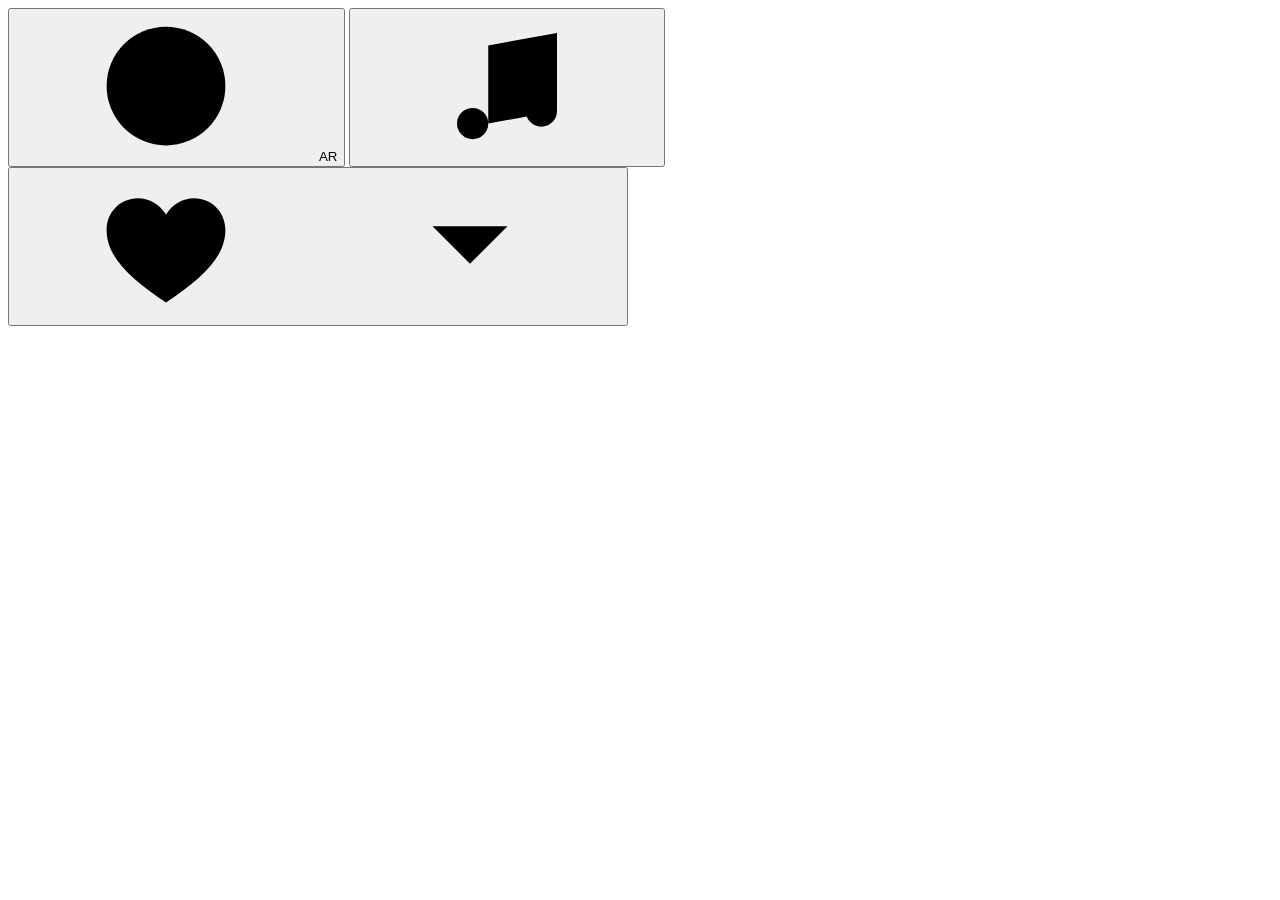
==== commit 4aa43258: "Add files via upload" ====
--- a/index.html
+++ b/index.html
@@ -1,304 +1,252 @@
-<!doctype html>
-<html lang="en">
+<!DOCTYPE html>
+<html lang="en" dir="ltr">
 <head>
-<meta charset="utf-8">
-<meta name="viewport" content="width=device-width, initial-scale=1">
-<title>Omar Osama — Digital Creator | Web & Digital Experiences</title>
-<meta name="description" content="Omar Osama is a student and digital creator in Cairo, Egypt, working across websites, brand identity, social media content, product photography and student digital projects.">
-<link rel="canonical" href="https://omar-osama-ali.github.io/">
-<meta name="theme-color" content="#FBFAF7">
-<meta http-equiv="Content-Security-Policy" content="default-src 'self'; img-src 'self' data:; style-src 'self' 'unsafe-inline' https://fonts.googleapis.com; font-src https://fonts.gstatic.com; script-src 'self' 'unsafe-inline'; base-uri 'self'; form-action 'none'; object-src 'none'">
-<meta name="referrer" content="strict-origin-when-cross-origin">
-<meta property="og:type" content="website">
-<meta property="og:title" content="Omar Osama — Digital Creator | Web & Digital Experiences">
-<meta property="og:description" content="Websites, brand identity, product photography and digital projects for students, individuals and collaborators. Based in Cairo, Egypt.">
-<meta property="og:url" content="https://omar-osama-ali.github.io/">
-<meta property="og:image" content="https://omar-osama-ali.github.io/og-image.png">
-<meta property="og:image:width" content="1200"><meta property="og:image:height" content="630">
-<meta name="twitter:card" content="summary_large_image">
-<link rel="icon" href="favicon.ico" sizes="32x32">
-<link rel="icon" href="favicon-32.png" type="image/png">
-<link rel="apple-touch-icon" href="apple-touch-icon.png">
-<link rel="preconnect" href="https://fonts.googleapis.com"><link rel="preconnect" href="https://fonts.gstatic.com" crossorigin>
-<link rel="stylesheet" href="https://fonts.googleapis.com/css2?family=Bricolage+Grotesque:opsz,wght@12..96,600;12..96,700&family=Figtree:wght@400;500;600&display=swap">
-<script type="application/ld+json">{"@context":"https://schema.org","@type":"Person","name":"Omar Osama","jobTitle":"Digital Creator","url":"https://omar-osama-ali.github.io/","email":"mailto:omar.osama2011@yahoo.com","address":{"@type":"PostalAddress","addressLocality":"Cairo","addressCountry":"EG"},"sameAs":["https://www.linkedin.com/in/omar-osama-476351339"]}</script>
-<style>
-:root{--bg:#FBFAF7;--alt:#F3F1EC;--line:#E4E1DA;--ink:#1F2124;--mute:#55575C;--gold:#B08D57;--gold-d:#7E5F2B;--r:10px;--max:1120px}
-@media (prefers-color-scheme:dark){:root:not([data-force]){--bg:#FBFAF7}}
-*{box-sizing:border-box;margin:0}
-html{scroll-behavior:smooth;scroll-padding-top:76px;-webkit-text-size-adjust:100%}
-body{font:400 clamp(1rem,.96rem + .2vw,1.125rem)/1.65 Figtree,system-ui,-apple-system,"Segoe UI",Roboto,sans-serif;background:var(--bg);color:var(--ink);overflow-x:hidden}
-h1,h2,h3{font-family:"Bricolage Grotesque",Figtree,system-ui,sans-serif;line-height:1.12;letter-spacing:-.015em}
-h1{font-size:clamp(2.6rem,1.6rem + 5vw,5rem)}
-h2{font-size:clamp(1.9rem,1.4rem + 2.4vw,3rem);margin-bottom:.6rem}
-h3{font-size:1.2rem;margin-bottom:.35rem}
-p{max-width:62ch}
-img{max-width:100%;display:block;height:auto}
-a{color:inherit}
-:focus-visible{outline:3px solid var(--gold-d);outline-offset:3px;border-radius:4px}
-.wrap{width:min(var(--max),100% - 2.5rem);margin-inline:auto}
-section{padding:clamp(3.5rem,8vw,6.5rem) 0}
-.alt{background:var(--alt)}
-.lead{color:var(--mute);font-size:1.1em;margin-bottom:2rem}
-.skip{position:absolute;left:-999px;top:8px;background:var(--ink);color:#fff;padding:.6rem 1rem;z-index:100;border-radius:6px}
-.skip:focus{left:8px}
-/* nav */
-header{position:sticky;top:0;z-index:50;background:rgba(251,250,247,.94);backdrop-filter:blur(8px);border-bottom:1px solid var(--line)}
-.bar{display:flex;align-items:center;justify-content:space-between;min-height:68px;gap:1rem}
-.brand{display:flex;align-items:center;gap:.65rem;text-decoration:none;font:700 1.05rem "Bricolage Grotesque",sans-serif;letter-spacing:.04em}
-.brand img{width:26px;height:auto}
-nav ul{list-style:none;padding:0;display:flex;gap:1.6rem;align-items:center}
-nav a{text-decoration:none;font-weight:500;padding:.4rem 0;border-bottom:2px solid transparent}
-nav a:hover{border-color:var(--gold)}
-.btn{display:inline-flex;align-items:center;justify-content:center;min-height:48px;padding:.7rem 1.4rem;border-radius:var(--r);border:2px solid var(--ink);font-weight:600;text-decoration:none;background:transparent;color:var(--ink);cursor:pointer;font-family:inherit;font-size:1rem;transition:background .2s,color .2s,border-color .2s}
-.btn:hover{background:var(--ink);color:#fff}
-.btn.solid{background:var(--ink);color:#fff}.btn.solid:hover{background:var(--gold-d);border-color:var(--gold-d)}
-.menu{display:none}
-@media(max-width:860px){
- .menu{display:inline-flex;min-height:44px;padding:.5rem 1rem}
- nav ul{display:none;position:absolute;left:0;right:0;top:68px;flex-direction:column;align-items:stretch;gap:0;background:var(--bg);border-bottom:1px solid var(--line);padding:.5rem 1.25rem 1.25rem}
- nav ul.open{display:flex}
- nav li a{display:block;padding:.9rem 0;border-bottom:1px solid var(--line)}
- nav li:last-child a{margin-top:1rem;text-align:center;border:2px solid var(--ink)}
-}
-/* hero */
-.hero{padding-top:clamp(2.5rem,6vw,5rem)}
-.hero-grid{display:grid;grid-template-columns:1.1fr .9fr;gap:clamp(2rem,5vw,4rem);align-items:center}
-.hero h1{margin:.4rem 0 1rem}
-.role{font:600 clamp(1.05rem,.95rem + .5vw,1.35rem);color:var(--gold-d)}
-.hero p.sub{font-size:1.18em;color:var(--mute);margin-bottom:1.8rem}
-.cta{display:flex;flex-wrap:wrap;gap:.8rem}
-.shot{position:relative}
-.shot img.main{border-radius:var(--r);aspect-ratio:4/5;object-fit:cover;object-position:50% 40%;width:100%;border:1px solid var(--line)}
-.shot .tag{position:absolute;left:-1rem;bottom:1.5rem;background:var(--bg);border:1px solid var(--line);border-left:4px solid var(--gold);padding:.7rem 1rem;border-radius:6px;font-size:.92rem;max-width:230px}
-.facts{display:grid;grid-template-columns:repeat(4,1fr);gap:1rem;margin-top:clamp(2.5rem,6vw,4rem);border-top:1px solid var(--line);padding-top:1.5rem}
-.facts dt{font-size:.88rem;color:var(--mute);font-weight:500}.facts dd{font-weight:600;margin:0}
-@media(max-width:860px){.hero-grid{grid-template-columns:1fr}.shot{order:-1;max-width:420px}.shot .tag{left:.8rem}.facts{grid-template-columns:1fr 1fr}}
-/* cards */
-.grid{display:grid;gap:1.25rem;grid-template-columns:repeat(auto-fit,minmax(min(100%,250px),1fr))}
-.card{background:#fff;border:1px solid var(--line);border-radius:var(--r);padding:1.4rem}
-.card p{color:var(--mute);font-size:.98rem}
-.svc{border-top:3px solid var(--gold)}
-.ico{width:42px;height:42px;margin-bottom:.9rem;color:var(--gold-d)}
-.two{display:grid;grid-template-columns:1fr 1fr;gap:clamp(2rem,5vw,4rem)}
-@media(max-width:760px){.two{grid-template-columns:1fr}}
-.care li{margin:.6rem 0 0 1.1rem}
-.care{padding:0;list-style:disc}
-.lang{margin-top:1.2rem;color:var(--mute)}
-/* work */
-.filters{display:flex;flex-wrap:wrap;gap:.6rem;margin:1.5rem 0 2rem}
-.filters button{min-height:44px;padding:.5rem 1.1rem;border:1.5px solid var(--line);background:#fff;border-radius:var(--r);font:500 1rem Figtree,sans-serif;cursor:pointer}
-.filters button[aria-pressed=true]{background:var(--ink);color:#fff;border-color:var(--ink)}
-.work{display:grid;gap:1.5rem;grid-template-columns:repeat(auto-fill,minmax(min(100%,320px),1fr))}
-.proj{background:#fff;border:1px solid var(--line);border-radius:var(--r);overflow:hidden;display:flex;flex-direction:column}
-.proj figure{aspect-ratio:16/10;overflow:hidden;background:var(--alt)}
-.proj img{width:100%;height:100%;object-fit:cover;transition:transform .5s}
-.proj:hover img{transform:scale(1.03)}
-.proj .body{padding:1.2rem 1.3rem 1.4rem;display:flex;flex-direction:column;gap:.5rem;flex:1}
-.cat{font-size:.88rem;font-weight:600;color:var(--gold-d)}
-.proj p{font-size:.97rem;color:var(--mute)}
-.meta{font-size:.9rem;color:var(--mute)}
-.proj .btn{margin-top:auto;align-self:flex-start;min-height:44px;padding:.5rem 1.1rem}
-.proj[hidden]{display:none}
-/* student */
-.stu{border-radius:14px;background:#fff;border:1px solid var(--line);padding:clamp(1.5rem,4vw,3rem)}
-.note{margin-top:1.8rem;padding:1rem 1.2rem;background:var(--alt);border-left:4px solid var(--gold);border-radius:6px;font-size:.98rem}
-/* skills */
-.sk h3{margin-bottom:.7rem}.sk ul{list-style:none;padding:0;display:flex;flex-wrap:wrap;gap:.45rem}
-.sk li{background:var(--alt);padding:.3rem .75rem;border-radius:6px;font-size:.95rem}
-/* faq */
-details{border-bottom:1px solid var(--line)}
-summary{cursor:pointer;padding:1.1rem 0;font-weight:600;list-style:none;display:flex;justify-content:space-between;gap:1rem;min-height:48px}
-summary::-webkit-details-marker{display:none}
-summary::after{content:"+";font-size:1.5rem;line-height:1;color:var(--gold-d)}
-details[open] summary::after{content:"–"}
-details p{padding:0 0 1.2rem;color:var(--mute)}
-/* contact */
-.contact h2{max-width:18ch}
-.cl{list-style:none;padding:0;display:grid;gap:.8rem;margin:1.8rem 0}
-.cl b{display:block;font-size:.88rem;color:var(--mute);font-weight:500}
-.cl a{font-weight:600;font-size:1.1rem;overflow-wrap:anywhere}
-footer{border-top:1px solid var(--line);padding:2.5rem 0 2rem;font-size:.95rem;color:var(--mute)}
-.foot{display:grid;grid-template-columns:1.3fr 1fr 1fr;gap:2rem}
-footer strong{color:var(--ink);font-family:"Bricolage Grotesque",sans-serif;letter-spacing:.04em}
-footer ul{list-style:none;padding:0;display:grid;gap:.4rem}
-footer a{text-decoration:none}footer a:hover{text-decoration:underline}
-.copy{margin-top:2rem;font-size:.88rem}
-@media(max-width:760px){.foot{grid-template-columns:1fr}}
-/* motion: one hero entrance only */
-@media(prefers-reduced-motion:no-preference){.hero .wrap>.hero-grid>*{animation:in .7s ease both}.hero .shot{animation-delay:.12s}}
-@keyframes in{from{opacity:0;transform:translateY(12px)}to{opacity:1;transform:none}}
-@media(prefers-reduced-motion:reduce){html{scroll-behavior:auto}*{transition:none!important}}
-</style>
+    <meta charset="UTF-8">
+    <meta name="viewport" content="width=device-width, initial-scale=1, viewport-fit=cover">
+    <title>MYRIAM &amp; AHMED</title>
+
+    <!-- SEO / social preview.
+         NOTE: crawlers do not run JavaScript, so if you change the names, update them here too.
+         For og:image, replace the relative path with the full URL of your published site,
+         e.g. https://your-site.com/assets/images/og-image.jpg -->
+    <meta name="description" content="You are warmly invited to celebrate the wedding of MYRIAM &amp; AHMED at Saladin Citadel — قلعة صلاح الدين.">
+    <meta name="theme-color" content="#fbf9f5">
+    <meta property="og:type" content="website">
+    <meta property="og:title" content="MYRIAM &amp; AHMED">
+    <meta property="og:description" content="You are warmly invited to celebrate the wedding of MYRIAM &amp; AHMED at Saladin Citadel — قلعة صلاح الدين.">
+    <meta property="og:image" content="assets/images/og-image.jpg">
+    <meta property="og:locale" content="en_US">
+    <meta property="og:locale:alternate" content="ar_EG">
+    <meta name="twitter:card" content="summary_large_image">
+    <meta name="twitter:title" content="MYRIAM &amp; AHMED">
+    <meta name="twitter:description" content="You are warmly invited to celebrate the wedding of MYRIAM &amp; AHMED.">
+    <meta name="twitter:image" content="assets/images/og-image.jpg">
+
+    <link rel="icon" href="assets/images/favicon.svg" type="image/svg+xml">
+
+    <link rel="preconnect" href="https://fonts.googleapis.com">
+    <link rel="preconnect" href="https://fonts.gstatic.com" crossorigin>
+    <link href="https://fonts.googleapis.com/css2?family=Amiri:ital,wght@0,400;0,700;1,400&family=Cinzel+Decorative:wght@400;700;900&family=Cinzel:wght@400;600;700&family=Playfair+Display:ital,wght@0,400..900;1,400..900&display=swap" rel="stylesheet">
+    <link rel="stylesheet" href="css/styles.css">
+
+    <!-- Lets the CSS enable scroll-reveal styles only when JavaScript is running -->
+    <script>document.documentElement.classList.add("js");</script>
 </head>
 <body>
-<a class="skip" href="#main">Skip to content</a>
-<header>
- <div class="wrap bar">
-  <a class="brand" href="#home" aria-label="Omar Osama — home"><img src="assets/mark.png" width="26" height="34" alt="">OMAR OSAMA</a>
-  <button class="btn menu" aria-expanded="false" aria-controls="nav-list">Menu</button>
-  <nav aria-label="Main"><ul id="nav-list">
-   <li><a href="#home">Home</a></li><li><a href="#about">About</a></li><li><a href="#work">Work</a></li><li><a href="#services">Services</a></li><li><a href="#skills">Skills</a></li><li><a href="#faq">FAQ</a></li><li><a href="#contact">Get in Touch</a></li>
-  </ul></nav>
- </div>
-</header>
-<main id="main">
-<section class="hero" id="home">
- <div class="wrap">
-  <div class="hero-grid">
-   <div>
-    <p class="role">Digital Creator • Web & Digital Experiences</p>
-    <h1>Omar Osama</h1>
-    <p class="sub">A student and digital creator based in Cairo, working across websites, digital experiences, visual content, presentations, and creative projects.</p>
-    <div class="cta"><a class="btn solid" href="#work">View My Work</a><a class="btn" href="#contact">Work With Me</a></div>
-   </div>
-   <div class="shot">
-    <img class="main" src="assets/nilesip-07.webp" width="960" height="536" alt="NileSip Botanicals Emerald Nile bottle on a teal surface with mint, lemon and ice — product photography by Omar Osama" fetchpriority="high">
-    <p class="tag">NileSip Botanicals — website, branding and product photography in one project.</p>
-   </div>
-  </div>
-  <dl class="facts">
-   <div><dt>Based in</dt><dd>Cairo, Egypt</dd></div>
-   <div><dt>Focus</dt><dd>Web & Digital Experiences</dd></div>
-   <div><dt>Languages</dt><dd>Arabic / English</dd></div>
-   <div><dt>Available for</dt><dd>Digital & creative projects</dd></div>
-  </dl>
- </div>
-</section>
-
-<section class="alt" id="about">
- <div class="wrap two">
-  <div>
-   <h2>About</h2>
-   <p>I’m Omar, a digital creator in Cairo. I work across brand identity, logo design, social media content, product photography, web design and front-end development.</p>
-   <p class="lang">Arabic: native. English: professional working proficiency.</p>
-  </div>
-  <div>
-   <h3>What I care about</h3>
-   <p>Digital work should communicate clearly, not just decorate. Every layout, logo or page I make starts with one question: will the person looking at it understand it quickly?</p>
-  </div>
- </div>
-</section>
-
-<section id="services">
- <div class="wrap">
-  <h2>What I do</h2>
-  <p class="lead">Four areas of work, all shown in the portfolio below.</p>
-  <div class="grid">
-   <article class="card svc"><svg class="ico" viewBox="0 0 24 24" fill="none" stroke="currentColor" stroke-width="1.6" aria-hidden="true"><path d="M12 3l9 5-9 5-9-5 9-5zM3 13l9 5 9-5"/></svg><h3>Brand Identity & Logo Design</h3><p>Visual identities, logos, brand direction, typography, colors and supporting brand elements.</p></article>
-   <article class="card svc"><svg class="ico" viewBox="0 0 24 24" fill="none" stroke="currentColor" stroke-width="1.6" aria-hidden="true"><rect x="4" y="3" width="16" height="18" rx="2"/><path d="M8 8h8M8 12h8M8 16h5"/></svg><h3>Social Media Content</h3><p>Posts, covers, stories and other visual content.</p></article>
-   <article class="card svc"><svg class="ico" viewBox="0 0 24 24" fill="none" stroke="currentColor" stroke-width="1.6" aria-hidden="true"><rect x="3" y="7" width="18" height="13" rx="2"/><circle cx="12" cy="13.5" r="3.5"/><path d="M8 7l1.5-3h5L16 7"/></svg><h3>Product Photography & Visual Showcases</h3><p>Clean product photography and visual presentation.</p></article>
-   <article class="card svc"><svg class="ico" viewBox="0 0 24 24" fill="none" stroke="currentColor" stroke-width="1.6" aria-hidden="true"><rect x="3" y="4" width="18" height="16" rx="2"/><path d="M3 9h18M8 14l-2 2 2 2M16 14l2 2-2 2"/></svg><h3>Websites & Web Development</h3><p>Website design and front-end development with HTML, CSS and JavaScript.</p></article>
-  </div>
- </div>
-</section>
-
-<section class="alt" id="work">
- <div class="wrap">
-  <h2>Work</h2>
-  <p class="lead">Real projects, grouped by type.</p>
-  <div class="filters" role="group" aria-label="Filter projects">
-   <button aria-pressed="true" data-f="all">All</button><button aria-pressed="false" data-f="Websites">Websites</button><button aria-pressed="false" data-f="Branding">Branding</button><button aria-pressed="false" data-f="Photography">Photography</button>
-  </div>
-  <div class="work" id="work-grid"><noscript><p>Please enable JavaScript to browse projects, or open the <a href="https://web-site11.github.io/NileSip/index%2012234.html" rel="noopener noreferrer">NileSip Botanicals website</a>.</p></noscript></div>
- </div>
-</section>
-
-<section id="students">
- <div class="wrap">
-  <div class="stu">
-   <h2>Need Help With a Digital Project?</h2>
-   <p class="lead">I help students turn their ideas into organized, polished digital work. Here is what I can do:</p>
-   <div class="grid">
-    <article class="card"><h3>School Presentations</h3><p>PowerPoint and Google Slides with clear structure and clean visual organization.</p></article>
-    <article class="card"><h3>Project Websites</h3><p>Responsive websites for school projects, exhibitions, presentations and personal projects.</p></article>
-    <article class="card"><h3>Student Portfolios</h3><p>A personal website that shows your projects, skills, interests and achievements.</p></article>
-    <article class="card"><h3>Project Visuals</h3><p>Posters, covers, diagrams, infographics and other supporting visuals.</p></article>
-    <article class="card"><h3>Digital Project Organization</h3><p>Turn scattered content into one clear presentation or website.</p></article>
-    <article class="card"><h3>Personal Digital Presence</h3><p>Set up a simple online portfolio or personal website.</p></article>
-    <article class="card"><h3>Creative AI Support</h3><p>Use generative AI responsibly for brainstorming, visual concepts, image enhancement and creative workflows.</p></article>
-   </div>
-   <p class="note"><strong>Good to know:</strong> this is help with design, production, presentation and organization. I don’t do graded assignments for anyone, and the ideas and work stay yours.</p>
-   <p style="margin-top:1.5rem"><a class="btn solid" href="mailto:omar.osama2011@yahoo.com?subject=Student%20project%20help">Email Me About Your Project</a></p>
-  </div>
- </div>
-</section>
-
-<section class="alt" id="skills">
- <div class="wrap">
-  <h2>Skills</h2>
-  <div class="grid" style="margin-top:1.8rem">
-   <div class="sk"><h3>Web & Digital</h3><ul><li>Website Design</li><li>Front-End Development</li><li>Responsive Websites</li><li>Basic UI/UX</li><li>HTML</li><li>CSS</li><li>JavaScript</li></ul></div>
-   <div class="sk"><h3>Creative</h3><ul><li>Brand Identity</li><li>Logo Design</li><li>Typography</li><li>Layout</li><li>Digital Illustration</li><li>Social Media Content</li></ul></div>
-   <div class="sk"><h3>Photography</h3><ul><li>Product Photography</li><li>Product Presentation</li><li>Visual Composition</li></ul></div>
-   <div class="sk"><h3>AI & Creative Technology</h3><ul><li>Generative AI</li><li>Prompt Engineering</li><li>Image Enhancement</li><li>Creative Automation</li></ul></div>
-   <div class="sk"><h3>Tools</h3><ul><li>Photoshop</li><li>Canva</li><li>PowerPoint</li><li>Google Slides</li></ul></div>
-  </div>
- </div>
-</section>
-
-<section id="faq">
- <div class="wrap" style="max-width:820px">
-  <h2>FAQ</h2>
-  <details><summary>What services do you offer?</summary><p>Brand identity and logos, social media content, product photography, websites, and digital project help for students.</p></details>
-  <details><summary>How do I start a project?</summary><p>Send me an email or a WhatsApp message with a short description of what you need. We’ll go from there.</p></details>
-  <details><summary>What information do you need?</summary><p>What the project is, who it’s for, any content you already have (text, logos, photos), and any deadline you’re working to.</p></details>
-  <details><summary>Can you create a complete brand identity?</summary><p>Yes. Aura and NEO GEAR in the portfolio are examples: logo, colors, typography and brand applications.</p></details>
-  <details><summary>Can you create social media content?</summary><p>Yes — posts, covers, stories and other visual content.</p></details>
-  <details><summary>Do you offer product photography?</summary><p>Yes. The NileSip Botanicals product photography in the portfolio shows the style.</p></details>
-  <details><summary>Do you build websites?</summary><p>Yes, responsive websites built with HTML, CSS and JavaScript — for individuals, students and small projects.</p></details>
-  <details><summary>How long does a project take?</summary><p>It depends on the size of the project. Tell me what you need and your deadline, and I’ll give you an honest estimate.</p></details>
- </div>
-</section>
-
-<section class="alt contact" id="contact">
- <div class="wrap">
-  <h2>Let’s build something useful.</h2>
-  <p class="lead">Have a project in mind? Reach out any way that’s easiest for you.</p>
-  <ul class="cl">
-   <li><b>Email</b><a href="mailto:omar.osama2011@yahoo.com">omar.osama2011@yahoo.com</a></li>
-   <li><b>Phone / WhatsApp</b><a href="https://wa.me/201200140223" target="_blank" rel="noopener noreferrer">+20 12 00140223</a></li>
-   <li><b>LinkedIn</b><a href="https://www.linkedin.com/in/omar-osama-476351339" target="_blank" rel="noopener noreferrer">linkedin.com/in/omar-osama-476351339</a></li>
-   <li><b>WeChat</b><span style="font-weight:600;font-size:1.1rem">OmarOsama2011</span></li>
-   <li><b>Location</b><span style="font-weight:600;font-size:1.1rem">Cairo, Egypt</span></li>
-  </ul>
-  <div class="cta"><a class="btn solid" href="mailto:omar.osama2011@yahoo.com">Email Me</a><a class="btn" href="https://wa.me/201200140223" target="_blank" rel="noopener noreferrer">WhatsApp</a><a class="btn" href="#work">View My Work</a></div>
- </div>
-</section>
-</main>
-
-<footer>
- <div class="wrap">
-  <div class="foot">
-   <div><strong>OMAR OSAMA</strong><p>Digital Creator • Web & Digital Experiences<br>Cairo, Egypt</p></div>
-   <nav aria-label="Footer"><ul><li><a href="#about">About</a></li><li><a href="#work">Work</a></li><li><a href="#services">Services</a></li><li><a href="#skills">Skills</a></li><li><a href="#faq">FAQ</a></li><li><a href="#contact">Contact</a></li></ul></nav>
-   <ul><li><a href="mailto:omar.osama2011@yahoo.com">omar.osama2011@yahoo.com</a></li><li><a href="https://wa.me/201200140223" target="_blank" rel="noopener noreferrer">WhatsApp</a></li><li><a href="https://www.linkedin.com/in/omar-osama-476351339" target="_blank" rel="noopener noreferrer">LinkedIn</a></li></ul>
-  </div>
-  <p class="copy">© <span id="yr">2026</span> Omar Osama. All rights reserved.</p>
- </div>
-</footer>
-
-<script>
-(function(){
-var P=[
-{t:"NileSip Botanicals — Website",c:"Websites",img:"nilesip-01",alt:"NileSip Botanicals Royal Karkadeh bottle with hibiscus, lime and mint on a terracotta backdrop",d:"A beverage brand website with a hero section, flavors, offers, cart, ingredients story and product showcase.",tools:"HTML, CSS, JavaScript",href:"https://web-site11.github.io/NileSip/index%2012234.html",b:"View Project",ext:1},
-{t:"NEO GEAR — Brand Identity",c:"Branding",img:"neogear-logo",alt:"NEO GEAR NG monogram logo with lime and white wordmark and concept breakdown",d:"A brand identity system for smart sports accessories and gym equipment, with a full brand guidelines document.",href:"assets/neo-gear-brand-guidelines.pdf",b:"View Guidelines (PDF)",ext:1},
-{t:"Aura — Skincare Branding",c:"Branding",img:"aura-board",alt:"Aura premium organic skincare brand board with gold logo, palette, typography and packaging",d:"Logo and brand board for a premium organic skincare and wellness brand.",href:"assets/aura-board.webp",b:"View Brand Board",ext:1}
-];
-var F=[["Royal Karkadeh","01","Royal Karkadeh bottle on a terracotta surface with hibiscus, lime and mint"],["Royal Karkadeh — flat lay","02","Overhead view of Royal Karkadeh with dried hibiscus, lime, mint, ginger and honey"],["Royal Karkadeh — gift boxes","03","Royal Karkadeh bottle in front of terracotta boxes with gold Egyptian line patterns"],["Golden Chamomile Citrus","04","Golden Chamomile Citrus bottle with chamomile flowers, orange and lemongrass"],["Golden Chamomile Citrus — stone","05","Golden Chamomile Citrus bottle on limestone with blood oranges, ice and chamomile"],["Golden Chamomile Citrus — pedestal","06","Golden Chamomile Citrus bottle on a dark pedestal in warm light with orange and chamomile"],["Emerald Nile","07","Emerald Nile bottle on a reflective teal surface with mint, lime and ice"],["Emerald Nile — flat lay","08","Overhead view of Emerald Nile on green marble with mint, lemon, lime and ice"],["Sage Green Mint","09","Sage Green Mint bottle on a stone slab with mint, lemon and wavy green backdrop"]];
-var n=["01","02","03","04","05","06","07","08","09"];
-F.forEach(function(f){P.push({t:"NileSip — "+f[0],c:"Photography",img:"nilesip-"+f[1],alt:f[2],d:"Product photography for the NileSip Botanicals sparkling tea range.",href:"assets/nilesip-"+f[1]+".webp",b:"View Image",ext:1})});
-var g=document.getElementById("work-grid"),h="";
-P.forEach(function(p,i){h+='<article class="proj" data-c="'+p.c+'"><figure><img src="assets/'+p.img+'.webp" alt="'+p.alt+'" loading="'+(i>2?"lazy":"eager")+'" decoding="async" width="960" height="600"></figure><div class="body"><span class="cat">'+p.c+'</span><h3>'+p.t+'</h3><p>'+p.d+'</p>'+(p.tools?'<p class="meta">Tools: '+p.tools+'</p>':'')+'<a class="btn" href="'+p.href+'" target="_blank" rel="noopener noreferrer">'+p.b+'<span class="sr" style="position:absolute;left:-999px"> — '+p.t+'</span></a></div></article>'});
-g.innerHTML=h;
-var bs=document.querySelectorAll(".filters button");
-bs.forEach(function(b){b.addEventListener("click",function(){bs.forEach(function(x){x.setAttribute("aria-pressed",x===b)});var f=b.dataset.f;g.querySelectorAll(".proj").forEach(function(e){e.hidden=f!=="all"&&e.dataset.c!==f})})});
-var m=document.querySelector(".menu"),l=document.getElementById("nav-list");
-m.addEventListener("click",function(){var o=l.classList.toggle("open");m.setAttribute("aria-expanded",o)});
-l.addEventListener("click",function(e){if(e.target.tagName==="A"){l.classList.remove("open");m.setAttribute("aria-expanded","false")}});
-document.addEventListener("keydown",function(e){if(e.key==="Escape"&&l.classList.contains("open")){l.classList.remove("open");m.setAttribute("aria-expanded","false");m.focus()}});
-document.getElementById("yr").textContent=new Date().getFullYear();
-})();
-</script>
+
+    <noscript>
+        <p class="noscript">Please enable JavaScript to open the invitation. · يرجى تفعيل جافاسكريبت لفتح الدعوة.</p>
+    </noscript>
+
+    <!-- Music. The source is set from WEDDING_MUSIC in js/main.js when the invitation is opened. -->
+    <audio id="weddingAudio" loop preload="none"></audio>
+
+    <!-- Fixed controls -->
+    <button type="button" class="control lang-switch" id="langSwitch">
+        <svg class="icon" aria-hidden="true"><use href="#i-globe"/></svg>
+        <span id="langSwitchLabel">AR</span>
+    </button>
+
+    <button type="button" class="control music-toggle" id="musicToggle" aria-pressed="false">
+        <span class="eq" aria-hidden="true"><i></i><i></i><i></i></span>
+        <svg class="icon icon-muted" aria-hidden="true"><use href="#i-music-off"/></svg>
+    </button>
+
+    <main class="page">
+
+        <!-- ============ INTRO: ENVELOPE ============ -->
+        <section class="intro" id="intro">
+            <button type="button" class="envelope-button" id="envelopeButton" data-i18n-aria="openAria">
+                <span class="envelope">
+                    <span class="envelope-pocket"></span>
+                    <span class="envelope-flap"></span>
+                    <span class="envelope-monogram" data-bind="monogram" aria-hidden="true"></span>
+                    <span class="wax-seal" aria-hidden="true"><svg class="icon"><use href="#i-heart"/></svg></span>
+                </span>
+                <span class="envelope-hint">
+                    <span data-i18n="openHint"></span>
+                    <svg class="icon" aria-hidden="true"><use href="#i-chevron"/></svg>
+                </span>
+            </button>
+        </section>
+
+        <!-- ============ INVITATION (revealed after the envelope opens) ============ -->
+        <div class="content" id="content" hidden>
+
+            <article class="invitation reveal" id="home-section" tabindex="-1">
+                <div class="frame">
+                    <p class="tag" data-i18n="invitedTag"></p>
+
+                    <p class="basmala" lang="ar">بِسْمِ اللَّهِ الرَّحْمَٰنِ الرَّحِيمِ</p>
+
+                    <div id="verseBlock">
+                        <p class="verse-ar" lang="ar">"وَمِنْ آيَاتِهِ أَنْ خَلَقَ لَكُم مِّنْ أَنفُسِكُمْ أَزْوَاجًا لِّتَسْكُنُوا إِلَيْهَا وَجَعَلَ بَيْنَكُم مَّوَدَّةً وَرَحْمَةً ۚ إِنَّ فِي ذَٰلِكَ لَآيَاتٍ لِّقَوْمٍ يَتَفَكَّرُونَ"</p>
+                        <p class="verse-en" data-i18n="verseEn"></p>
+                        <p class="verse-ref" data-i18n="verseRef"></p>
+                    </div>
+
+                    <div class="divider" aria-hidden="true"><svg class="icon"><use href="#i-star"/></svg></div>
+
+                    <h1 class="names" id="coupleNames">
+                        <span class="name" data-bind="bride"></span>
+                        <span class="amp" data-bind="amp"></span>
+                        <span class="name" data-bind="groom"></span>
+                    </h1>
+
+                    <p class="invite-line" data-i18n="inviteLine"></p>
+
+                    <div class="date-badge" id="dateBadge">
+                        <span class="item">
+                            <svg class="icon" aria-hidden="true"><use href="#i-calendar"/></svg>
+                            <span data-bind="dateLong"></span>
+                        </span>
+                        <span class="sep" id="dateBadgeSep" aria-hidden="true">|</span>
+                        <span class="item" id="dateBadgeTime">
+                            <svg class="icon" aria-hidden="true"><use href="#i-clock"/></svg>
+                            <span data-bind="timeShort"></span>
+                        </span>
+                    </div>
+
+                    <div class="countdown-wrap" id="countdownWrap">
+                        <div class="countdown" id="countdown" role="timer" data-i18n-aria="countdownAria">
+                            <div class="cd-box"><span class="cd-num" data-countdown="days">00</span><span class="cd-lbl" data-i18n="cdDays"></span></div>
+                            <div class="cd-box"><span class="cd-num" data-countdown="hours">00</span><span class="cd-lbl" data-i18n="cdHours"></span></div>
+                            <div class="cd-box"><span class="cd-num" data-countdown="minutes">00</span><span class="cd-lbl" data-i18n="cdMinutes"></span></div>
+                            <div class="cd-box"><span class="cd-num" data-countdown="seconds">00</span><span class="cd-lbl" data-i18n="cdSeconds"></span></div>
+                        </div>
+                        <p class="cd-finished" id="countdownFinished" data-i18n="cdFinished" hidden></p>
+                    </div>
+
+                    <div class="divider" aria-hidden="true"><svg class="icon"><use href="#i-crown"/></svg></div>
+                </div>
+            </article>
+
+            <!-- Navigation: bottom bar on phones, floating pill on larger screens -->
+            <nav class="nav" id="nav" data-i18n-aria="navAria">
+                <a href="#home-section"><svg class="icon" aria-hidden="true"><use href="#i-home"/></svg><span data-i18n="navHome"></span></a>
+                <a href="#story-section"><svg class="icon" aria-hidden="true"><use href="#i-heart-line"/></svg><span data-i18n="navStory"></span></a>
+                <a href="#date-section"><svg class="icon" aria-hidden="true"><use href="#i-calendar"/></svg><span data-i18n="navDate"></span></a>
+                <a href="#venue-section"><svg class="icon" aria-hidden="true"><use href="#i-pin"/></svg><span data-i18n="navVenue"></span></a>
+                <a href="#rsvp-section" id="navRsvp"><svg class="icon" aria-hidden="true"><use href="#i-envelope"/></svg><span data-i18n="navRsvp"></span></a>
+            </nav>
+
+            <div class="details">
+
+                <!-- Story -->
+                <section class="panel reveal" id="story-section" aria-labelledby="storyTitle">
+                    <h2 class="panel-title" id="storyTitle" data-i18n="storyTitle"></h2>
+                    <div class="story-photos">
+                        <figure class="photo">
+                            <div class="photo-inner">
+                                <svg class="icon photo-placeholder" aria-hidden="true"><use href="#i-heart-line"/></svg>
+                                <img data-photo="brideChildhood" data-alt="photoBride" alt="" width="240" height="320" loading="lazy" decoding="async">
+                            </div>
+                        </figure>
+                        <figure class="photo is-main">
+                            <div class="photo-inner">
+                                <svg class="icon photo-placeholder" aria-hidden="true"><use href="#i-heart-line"/></svg>
+                                <img data-photo="couple" data-alt="photoCouple" alt="" width="240" height="320" loading="lazy" decoding="async">
+                            </div>
+                        </figure>
+                        <figure class="photo">
+                            <div class="photo-inner">
+                                <svg class="icon photo-placeholder" aria-hidden="true"><use href="#i-heart-line"/></svg>
+                                <img data-photo="groomChildhood" data-alt="photoGroom" alt="" width="240" height="320" loading="lazy" decoding="async">
+                            </div>
+                        </figure>
+                    </div>
+                    <p class="caption" data-i18n="storyCaption"></p>
+                </section>
+
+                <!-- Date / calendar (generated from the wedding date in js/main.js) -->
+                <section class="panel reveal" id="date-section" aria-labelledby="dateTitle">
+                    <h2 class="panel-title" id="dateTitle" data-i18n="dateTitle"></h2>
+                    <div class="calendar" id="calendar" role="group">
+                        <p class="cal-month" id="calMonth"></p>
+                        <div class="cal-grid" id="calendarGrid"></div>
+                    </div>
+                    <p class="date-note" id="dateNote">
+                        <svg class="icon" aria-hidden="true"><use id="dateNoteIcon" href="#i-calendar"/></svg>
+                        <span data-bind="dateNote"></span>
+                    </p>
+                </section>
+
+                <!-- Venue -->
+                <section class="panel reveal" id="venue-section" aria-labelledby="venueTitle">
+                    <h2 class="panel-title" id="venueTitle" data-i18n="venueTitle"></h2>
+                    <svg class="icon venue-icon" aria-hidden="true"><use href="#i-landmark"/></svg>
+                    <p class="venue-name" data-bind="venuePrimary"></p>
+                    <p class="venue-name-alt" data-bind="venueSecondary"></p>
+                    <p class="venue-city" data-bind="venueCity"></p>
+                    <a class="btn-outline" id="mapLink" href="#" target="_blank" rel="noopener noreferrer">
+                        <svg class="icon" aria-hidden="true"><use href="#i-pin"/></svg>
+                        <span data-i18n="mapsButton"></span>
+                    </a>
+                </section>
+            </div>
+
+            <!-- RSVP (removed automatically if neither a form endpoint nor a WhatsApp number is configured) -->
+            <section class="rsvp reveal" id="rsvp-section" aria-labelledby="rsvpTitle">
+                <h2 class="rsvp-title" id="rsvpTitle" data-i18n="rsvpTitle"></h2>
+                <p class="rsvp-text" data-i18n="rsvpText"></p>
+                <button type="button" class="btn-gold" id="rsvpOpen">
+                    <span data-i18n="rsvpButton"></span>
+                    <svg class="icon" aria-hidden="true"><use href="#i-envelope"/></svg>
+                </button>
+            </section>
+
+            <footer class="site-footer">
+                <p data-i18n="footerLove"></p>
+                <p class="footer-names"><span data-bind="bride"></span> <span data-bind="amp"></span> <span data-bind="groom"></span></p>
+            </footer>
+        </div>
+    </main>
+
+    <!-- RSVP modal -->
+    <div class="modal" id="rsvpModal" role="dialog" aria-modal="true" aria-labelledby="rsvpModalTitle" hidden>
+        <div class="modal-box" id="rsvpModalBox" tabindex="-1">
+            <button type="button" class="modal-close" id="rsvpClose" data-i18n-aria="closeAria">
+                <svg class="icon" aria-hidden="true"><use href="#i-close"/></svg>
+            </button>
+            <h2 class="panel-title" id="rsvpModalTitle" data-i18n="rsvpModalTitle"></h2>
+            <form id="rsvpForm" novalidate>
+                <div class="field">
+                    <label for="guestName" data-i18n="rsvpName"></label>
+                    <input type="text" id="guestName" name="name" required autocomplete="name" data-i18n-placeholder="rsvpNamePh">
+                </div>
+                <div class="field">
+                    <label for="guestCompanions" data-i18n="rsvpCompanions"></label>
+                    <input type="number" id="guestCompanions" name="companions" min="0" max="8" value="0" inputmode="numeric" required>
+                </div>
+                <div class="field">
+                    <label for="guestNote" data-i18n="rsvpNote"></label>
+                    <textarea id="guestNote" name="note" rows="3"></textarea>
+                </div>
+                <button type="submit" class="btn-gold btn-block" id="rsvpSubmit" data-i18n="rsvpSubmit"></button>
+                <p class="form-msg is-success" id="rsvpSuccess" role="status" data-i18n="rsvpSuccess" hidden></p>
+                <p class="form-msg is-error" id="rsvpError" role="alert" data-i18n="rsvpError" hidden></p>
+            </form>
+        </div>
+    </div>
+
+    <!-- Icon sprite -->
+    <svg width="0" height="0" style="position:absolute" aria-hidden="true" focusable="false">
+        <symbol id="i-heart" viewBox="0 0 24 24"><path d="M12 21.2C6 17.2 2.5 13.8 2.5 9.6 2.5 6.7 4.7 4.5 7.5 4.5c1.9 0 3.5 1 4.5 2.6 1-1.6 2.6-2.6 4.5-2.6 2.8 0 5 2.2 5 5.1 0 4.2-3.5 7.6-9.5 11.6z" fill="currentColor" stroke="none"/></symbol>
+        <symbol id="i-heart-line" viewBox="0 0 24 24"><path d="M12 20.5C6.3 16.8 3 13.6 3 9.7 3 7.1 5 5 7.6 5c1.7 0 3.2.9 4.4 2.4C13.200 5.900 14.700 5 16.400 5 19 5 21 7.100 21 9.700c0 3.900-3.300 7.100-9 10.800z"/></symbol>
+        <symbol id="i-star" viewBox="0 0 24 24"><path d="M12 3l2.5 6.5L21 12l-6.500 2.500L12 21l-2.500-6.500L3 12l6.500-2.500z" fill="currentColor" stroke="none"/></symbol>
+        <symbol id="i-crown" viewBox="0 0 24 24"><path d="M3.500 18h17M4 18L3 7l5 4 4-6 4 6 5-4-1 11"/></symbol>
+        <symbol id="i-globe" viewBox="0 0 24 24"><circle cx="12" cy="12" r="9.500"/><path d="M2.500 12h19M12 2.500c2.600 2.800 3.900 6 3.900 9.500s-1.300 6.700-3.900 9.500c-2.600-2.800-3.900-6-3.900-9.500S9.400 5.300 12 2.500z"/></symbol>
+        <symbol id="i-home" viewBox="0 0 24 24"><path d="M3 11l9-8 9 8M5.500 9.500V20h13V9.500"/></symbol>
+        <symbol id="i-calendar" viewBox="0 0 24 24"><rect x="3.500" y="5" width="17" height="15.500" rx="2"/><path d="M3.500 10h17M8 3v4M16 3v4"/></symbol>
+        <symbol id="i-clock" viewBox="0 0 24 24"><circle cx="12" cy="12" r="9"/><path d="M12 7v5l3 2"/></symbol>
+        <symbol id="i-pin" viewBox="0 0 24 24"><path d="M12 21s7-6.100 7-11.200a7 7 0 0 0-14 0C5 14.900 12 21 12 21z"/><circle cx="12" cy="9.800" r="2.500"/></symbol>
+        <symbol id="i-envelope" viewBox="0 0 24 24"><rect x="3" y="5.500" width="18" height="13" rx="2"/><path d="M3.500 7.500L12 13l8.500-5.500"/></symbol>
+        <symbol id="i-chevron" viewBox="0 0 24 24"><path d="M6 9l6 6 6-6"/></symbol>
+        <symbol id="i-close" viewBox="0 0 24 24"><path d="M6 6l12 12M18 6L6 18"/></symbol>
+        <symbol id="i-landmark" viewBox="0 0 24 24"><path d="M3 21h18M5.500 21V10.500M10 21V10.500M14 21V10.500M18.500 21V10.500M2.500 10l9.500-6.500L21.500 10z"/></symbol>
+        <symbol id="i-music-off" viewBox="0 0 24 24"><path d="M9 18V5.500l11-2V16"/><circle cx="6.500" cy="18" r="2.500"/><circle cx="17.500" cy="16" r="2.500"/><path d="M3 3l18 18"/></symbol>
+    </svg>
+
+    <script src="js/main.js"></script>
 </body>
 </html>
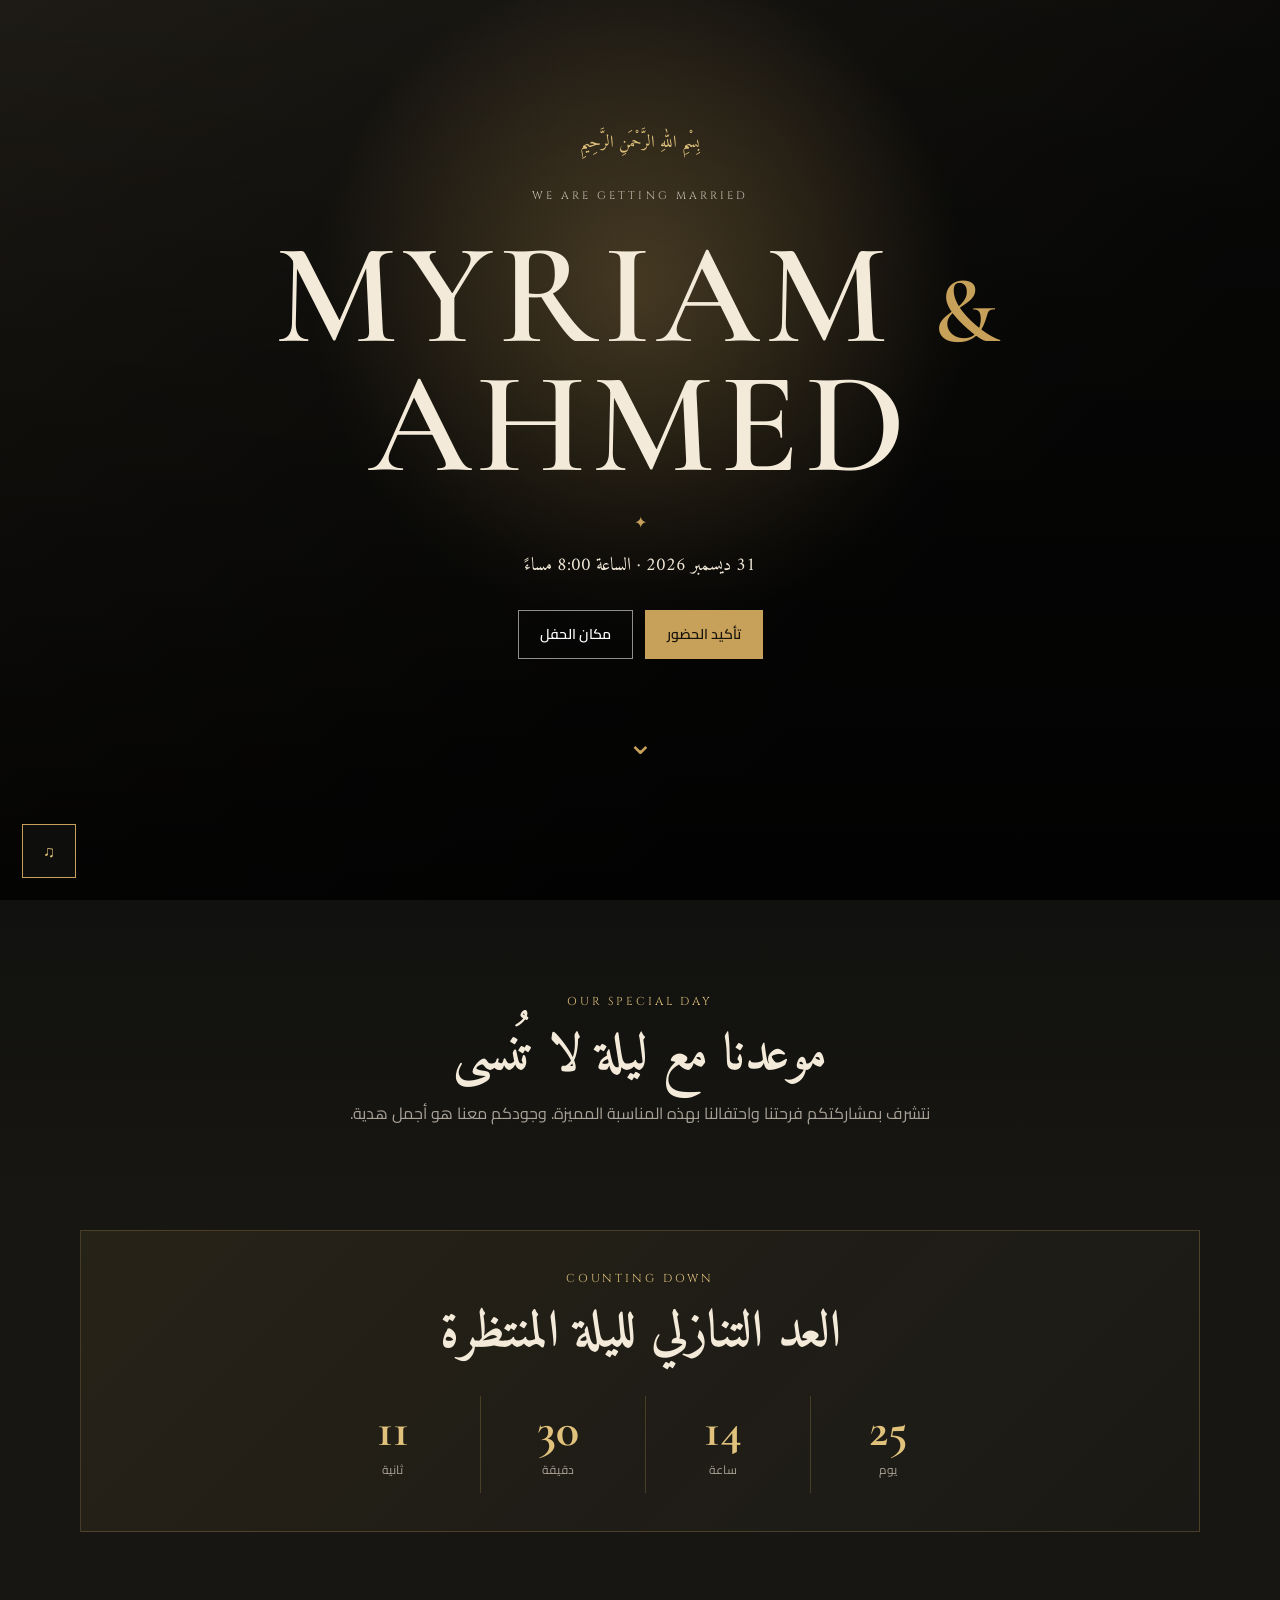
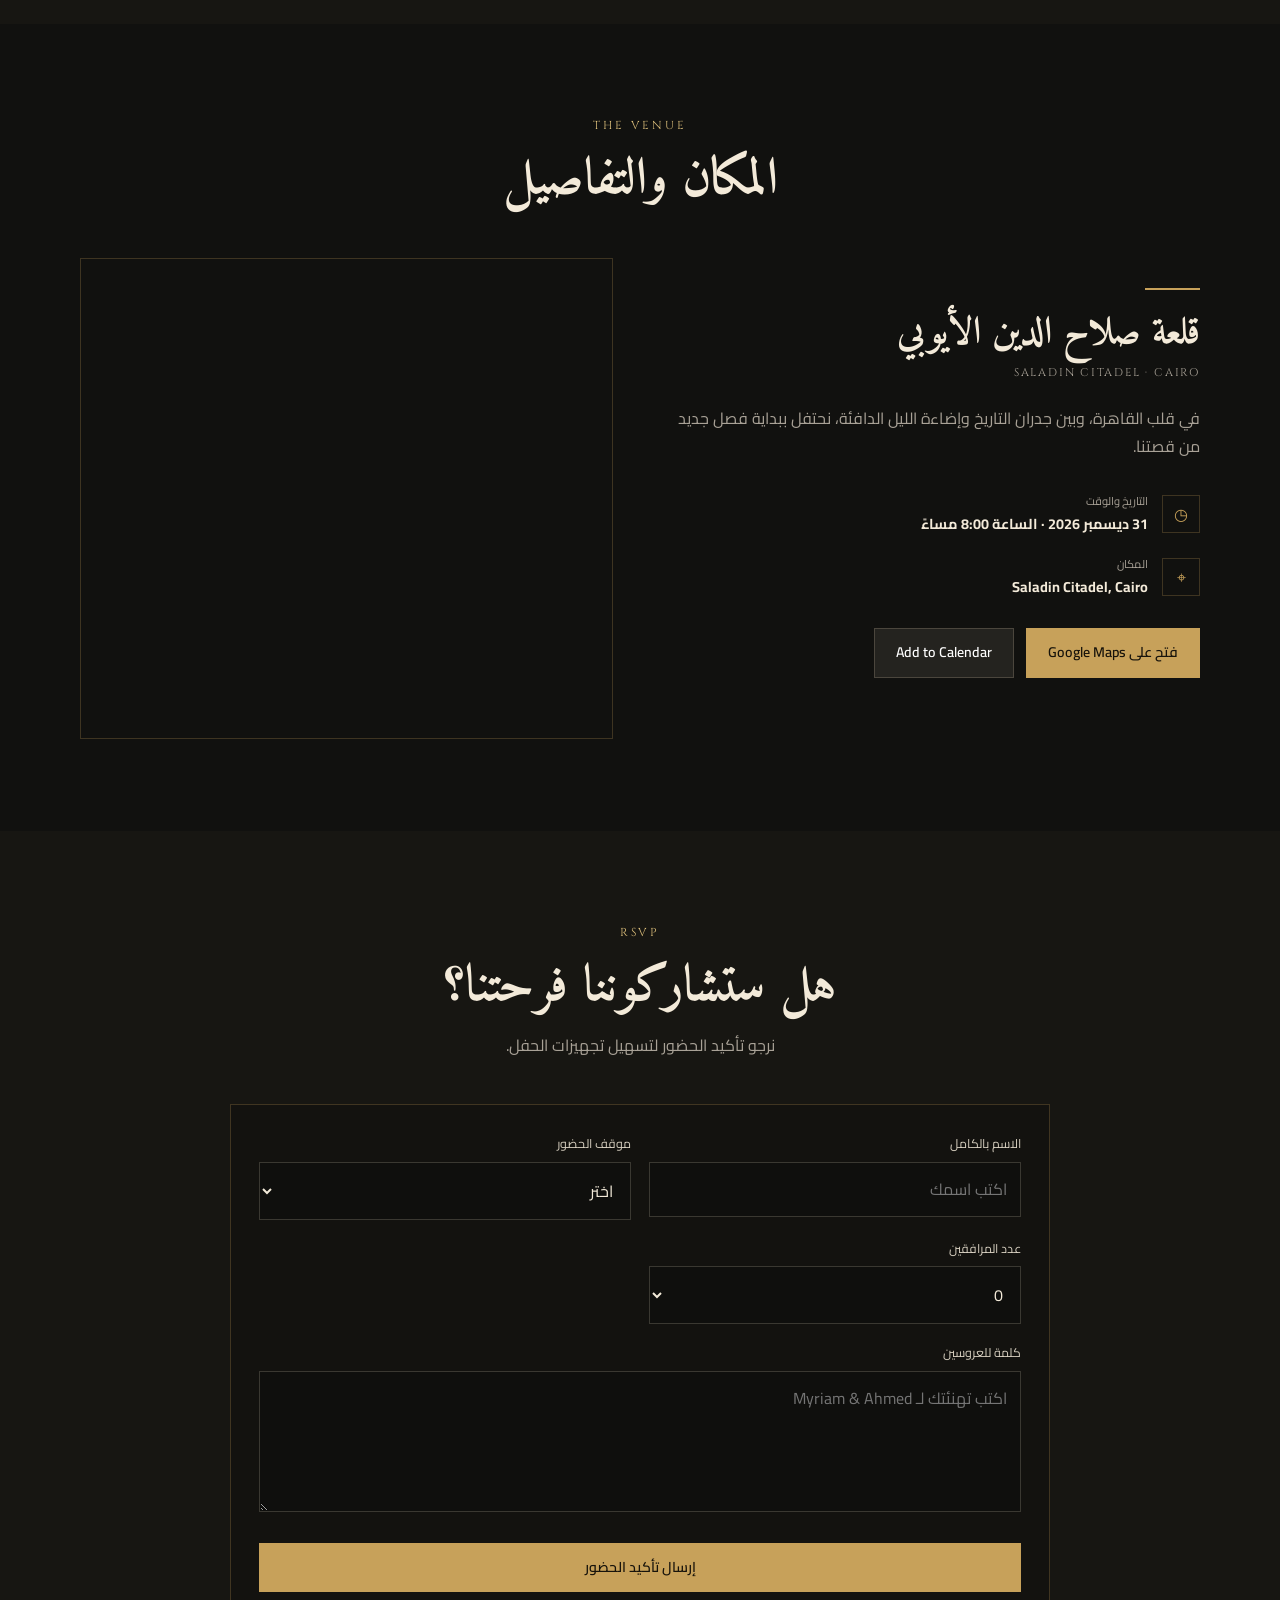
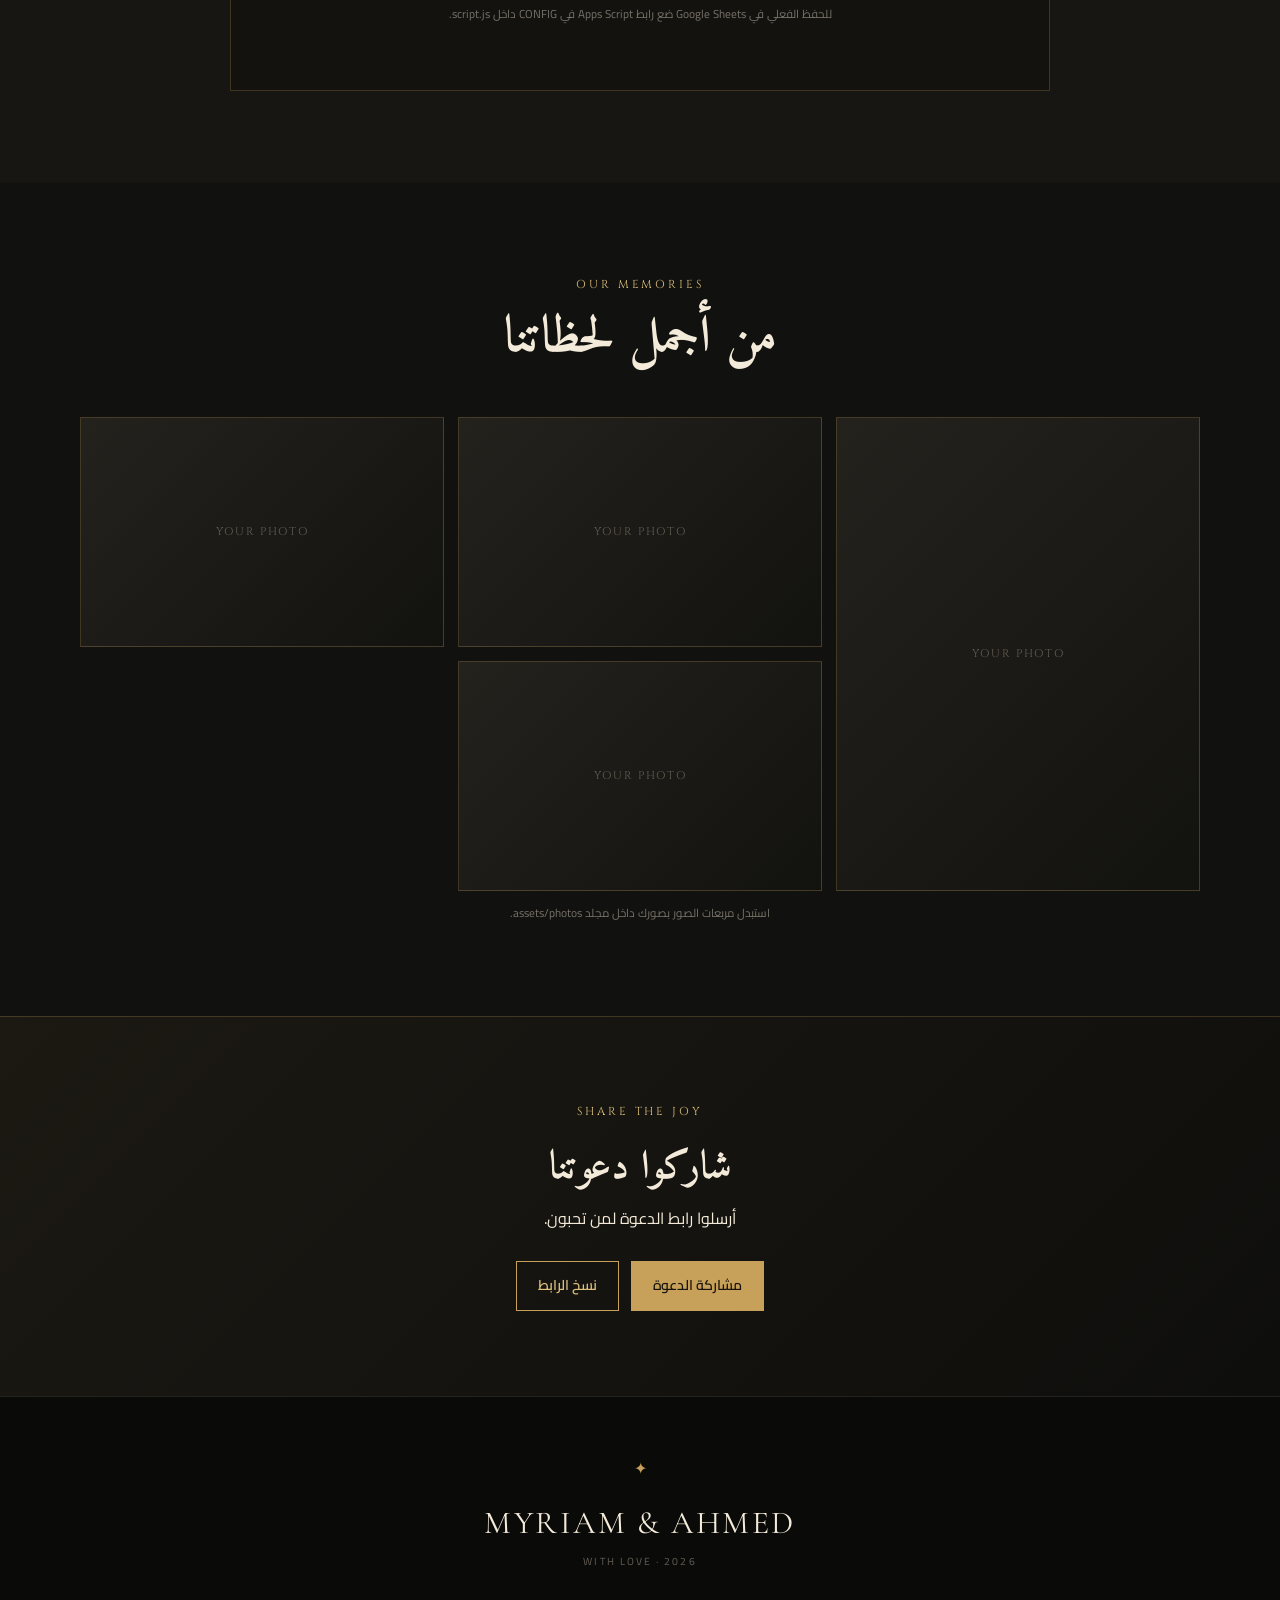
==== commit 7c92aa47: "Add files via upload" ====
--- a/index.html
+++ b/index.html
@@ -1,252 +1,12 @@
-<!DOCTYPE html>
-<html lang="en" dir="ltr">
-<head>
-    <meta charset="UTF-8">
-    <meta name="viewport" content="width=device-width, initial-scale=1, viewport-fit=cover">
-    <title>MYRIAM &amp; AHMED</title>
-
-    <!-- SEO / social preview.
-         NOTE: crawlers do not run JavaScript, so if you change the names, update them here too.
-         For og:image, replace the relative path with the full URL of your published site,
-         e.g. https://your-site.com/assets/images/og-image.jpg -->
-    <meta name="description" content="You are warmly invited to celebrate the wedding of MYRIAM &amp; AHMED at Saladin Citadel — قلعة صلاح الدين.">
-    <meta name="theme-color" content="#fbf9f5">
-    <meta property="og:type" content="website">
-    <meta property="og:title" content="MYRIAM &amp; AHMED">
-    <meta property="og:description" content="You are warmly invited to celebrate the wedding of MYRIAM &amp; AHMED at Saladin Citadel — قلعة صلاح الدين.">
-    <meta property="og:image" content="assets/images/og-image.jpg">
-    <meta property="og:locale" content="en_US">
-    <meta property="og:locale:alternate" content="ar_EG">
-    <meta name="twitter:card" content="summary_large_image">
-    <meta name="twitter:title" content="MYRIAM &amp; AHMED">
-    <meta name="twitter:description" content="You are warmly invited to celebrate the wedding of MYRIAM &amp; AHMED.">
-    <meta name="twitter:image" content="assets/images/og-image.jpg">
-
-    <link rel="icon" href="assets/images/favicon.svg" type="image/svg+xml">
-
-    <link rel="preconnect" href="https://fonts.googleapis.com">
-    <link rel="preconnect" href="https://fonts.gstatic.com" crossorigin>
-    <link href="https://fonts.googleapis.com/css2?family=Amiri:ital,wght@0,400;0,700;1,400&family=Cinzel+Decorative:wght@400;700;900&family=Cinzel:wght@400;600;700&family=Playfair+Display:ital,wght@0,400..900;1,400..900&display=swap" rel="stylesheet">
-    <link rel="stylesheet" href="css/styles.css">
-
-    <!-- Lets the CSS enable scroll-reveal styles only when JavaScript is running -->
-    <script>document.documentElement.classList.add("js");</script>
-</head>
-<body>
-
-    <noscript>
-        <p class="noscript">Please enable JavaScript to open the invitation. · يرجى تفعيل جافاسكريبت لفتح الدعوة.</p>
-    </noscript>
-
-    <!-- Music. The source is set from WEDDING_MUSIC in js/main.js when the invitation is opened. -->
-    <audio id="weddingAudio" loop preload="none"></audio>
-
-    <!-- Fixed controls -->
-    <button type="button" class="control lang-switch" id="langSwitch">
-        <svg class="icon" aria-hidden="true"><use href="#i-globe"/></svg>
-        <span id="langSwitchLabel">AR</span>
-    </button>
-
-    <button type="button" class="control music-toggle" id="musicToggle" aria-pressed="false">
-        <span class="eq" aria-hidden="true"><i></i><i></i><i></i></span>
-        <svg class="icon icon-muted" aria-hidden="true"><use href="#i-music-off"/></svg>
-    </button>
-
-    <main class="page">
-
-        <!-- ============ INTRO: ENVELOPE ============ -->
-        <section class="intro" id="intro">
-            <button type="button" class="envelope-button" id="envelopeButton" data-i18n-aria="openAria">
-                <span class="envelope">
-                    <span class="envelope-pocket"></span>
-                    <span class="envelope-flap"></span>
-                    <span class="envelope-monogram" data-bind="monogram" aria-hidden="true"></span>
-                    <span class="wax-seal" aria-hidden="true"><svg class="icon"><use href="#i-heart"/></svg></span>
-                </span>
-                <span class="envelope-hint">
-                    <span data-i18n="openHint"></span>
-                    <svg class="icon" aria-hidden="true"><use href="#i-chevron"/></svg>
-                </span>
-            </button>
-        </section>
-
-        <!-- ============ INVITATION (revealed after the envelope opens) ============ -->
-        <div class="content" id="content" hidden>
-
-            <article class="invitation reveal" id="home-section" tabindex="-1">
-                <div class="frame">
-                    <p class="tag" data-i18n="invitedTag"></p>
-
-                    <p class="basmala" lang="ar">بِسْمِ اللَّهِ الرَّحْمَٰنِ الرَّحِيمِ</p>
-
-                    <div id="verseBlock">
-                        <p class="verse-ar" lang="ar">"وَمِنْ آيَاتِهِ أَنْ خَلَقَ لَكُم مِّنْ أَنفُسِكُمْ أَزْوَاجًا لِّتَسْكُنُوا إِلَيْهَا وَجَعَلَ بَيْنَكُم مَّوَدَّةً وَرَحْمَةً ۚ إِنَّ فِي ذَٰلِكَ لَآيَاتٍ لِّقَوْمٍ يَتَفَكَّرُونَ"</p>
-                        <p class="verse-en" data-i18n="verseEn"></p>
-                        <p class="verse-ref" data-i18n="verseRef"></p>
-                    </div>
-
-                    <div class="divider" aria-hidden="true"><svg class="icon"><use href="#i-star"/></svg></div>
-
-                    <h1 class="names" id="coupleNames">
-                        <span class="name" data-bind="bride"></span>
-                        <span class="amp" data-bind="amp"></span>
-                        <span class="name" data-bind="groom"></span>
-                    </h1>
-
-                    <p class="invite-line" data-i18n="inviteLine"></p>
-
-                    <div class="date-badge" id="dateBadge">
-                        <span class="item">
-                            <svg class="icon" aria-hidden="true"><use href="#i-calendar"/></svg>
-                            <span data-bind="dateLong"></span>
-                        </span>
-                        <span class="sep" id="dateBadgeSep" aria-hidden="true">|</span>
-                        <span class="item" id="dateBadgeTime">
-                            <svg class="icon" aria-hidden="true"><use href="#i-clock"/></svg>
-                            <span data-bind="timeShort"></span>
-                        </span>
-                    </div>
-
-                    <div class="countdown-wrap" id="countdownWrap">
-                        <div class="countdown" id="countdown" role="timer" data-i18n-aria="countdownAria">
-                            <div class="cd-box"><span class="cd-num" data-countdown="days">00</span><span class="cd-lbl" data-i18n="cdDays"></span></div>
-                            <div class="cd-box"><span class="cd-num" data-countdown="hours">00</span><span class="cd-lbl" data-i18n="cdHours"></span></div>
-                            <div class="cd-box"><span class="cd-num" data-countdown="minutes">00</span><span class="cd-lbl" data-i18n="cdMinutes"></span></div>
-                            <div class="cd-box"><span class="cd-num" data-countdown="seconds">00</span><span class="cd-lbl" data-i18n="cdSeconds"></span></div>
-                        </div>
-                        <p class="cd-finished" id="countdownFinished" data-i18n="cdFinished" hidden></p>
-                    </div>
-
-                    <div class="divider" aria-hidden="true"><svg class="icon"><use href="#i-crown"/></svg></div>
-                </div>
-            </article>
-
-            <!-- Navigation: bottom bar on phones, floating pill on larger screens -->
-            <nav class="nav" id="nav" data-i18n-aria="navAria">
-                <a href="#home-section"><svg class="icon" aria-hidden="true"><use href="#i-home"/></svg><span data-i18n="navHome"></span></a>
-                <a href="#story-section"><svg class="icon" aria-hidden="true"><use href="#i-heart-line"/></svg><span data-i18n="navStory"></span></a>
-                <a href="#date-section"><svg class="icon" aria-hidden="true"><use href="#i-calendar"/></svg><span data-i18n="navDate"></span></a>
-                <a href="#venue-section"><svg class="icon" aria-hidden="true"><use href="#i-pin"/></svg><span data-i18n="navVenue"></span></a>
-                <a href="#rsvp-section" id="navRsvp"><svg class="icon" aria-hidden="true"><use href="#i-envelope"/></svg><span data-i18n="navRsvp"></span></a>
-            </nav>
-
-            <div class="details">
-
-                <!-- Story -->
-                <section class="panel reveal" id="story-section" aria-labelledby="storyTitle">
-                    <h2 class="panel-title" id="storyTitle" data-i18n="storyTitle"></h2>
-                    <div class="story-photos">
-                        <figure class="photo">
-                            <div class="photo-inner">
-                                <svg class="icon photo-placeholder" aria-hidden="true"><use href="#i-heart-line"/></svg>
-                                <img data-photo="brideChildhood" data-alt="photoBride" alt="" width="240" height="320" loading="lazy" decoding="async">
-                            </div>
-                        </figure>
-                        <figure class="photo is-main">
-                            <div class="photo-inner">
-                                <svg class="icon photo-placeholder" aria-hidden="true"><use href="#i-heart-line"/></svg>
-                                <img data-photo="couple" data-alt="photoCouple" alt="" width="240" height="320" loading="lazy" decoding="async">
-                            </div>
-                        </figure>
-                        <figure class="photo">
-                            <div class="photo-inner">
-                                <svg class="icon photo-placeholder" aria-hidden="true"><use href="#i-heart-line"/></svg>
-                                <img data-photo="groomChildhood" data-alt="photoGroom" alt="" width="240" height="320" loading="lazy" decoding="async">
-                            </div>
-                        </figure>
-                    </div>
-                    <p class="caption" data-i18n="storyCaption"></p>
-                </section>
-
-                <!-- Date / calendar (generated from the wedding date in js/main.js) -->
-                <section class="panel reveal" id="date-section" aria-labelledby="dateTitle">
-                    <h2 class="panel-title" id="dateTitle" data-i18n="dateTitle"></h2>
-                    <div class="calendar" id="calendar" role="group">
-                        <p class="cal-month" id="calMonth"></p>
-                        <div class="cal-grid" id="calendarGrid"></div>
-                    </div>
-                    <p class="date-note" id="dateNote">
-                        <svg class="icon" aria-hidden="true"><use id="dateNoteIcon" href="#i-calendar"/></svg>
-                        <span data-bind="dateNote"></span>
-                    </p>
-                </section>
-
-                <!-- Venue -->
-                <section class="panel reveal" id="venue-section" aria-labelledby="venueTitle">
-                    <h2 class="panel-title" id="venueTitle" data-i18n="venueTitle"></h2>
-                    <svg class="icon venue-icon" aria-hidden="true"><use href="#i-landmark"/></svg>
-                    <p class="venue-name" data-bind="venuePrimary"></p>
-                    <p class="venue-name-alt" data-bind="venueSecondary"></p>
-                    <p class="venue-city" data-bind="venueCity"></p>
-                    <a class="btn-outline" id="mapLink" href="#" target="_blank" rel="noopener noreferrer">
-                        <svg class="icon" aria-hidden="true"><use href="#i-pin"/></svg>
-                        <span data-i18n="mapsButton"></span>
-                    </a>
-                </section>
-            </div>
-
-            <!-- RSVP (removed automatically if neither a form endpoint nor a WhatsApp number is configured) -->
-            <section class="rsvp reveal" id="rsvp-section" aria-labelledby="rsvpTitle">
-                <h2 class="rsvp-title" id="rsvpTitle" data-i18n="rsvpTitle"></h2>
-                <p class="rsvp-text" data-i18n="rsvpText"></p>
-                <button type="button" class="btn-gold" id="rsvpOpen">
-                    <span data-i18n="rsvpButton"></span>
-                    <svg class="icon" aria-hidden="true"><use href="#i-envelope"/></svg>
-                </button>
-            </section>
-
-            <footer class="site-footer">
-                <p data-i18n="footerLove"></p>
-                <p class="footer-names"><span data-bind="bride"></span> <span data-bind="amp"></span> <span data-bind="groom"></span></p>
-            </footer>
-        </div>
-    </main>
-
-    <!-- RSVP modal -->
-    <div class="modal" id="rsvpModal" role="dialog" aria-modal="true" aria-labelledby="rsvpModalTitle" hidden>
-        <div class="modal-box" id="rsvpModalBox" tabindex="-1">
-            <button type="button" class="modal-close" id="rsvpClose" data-i18n-aria="closeAria">
-                <svg class="icon" aria-hidden="true"><use href="#i-close"/></svg>
-            </button>
-            <h2 class="panel-title" id="rsvpModalTitle" data-i18n="rsvpModalTitle"></h2>
-            <form id="rsvpForm" novalidate>
-                <div class="field">
-                    <label for="guestName" data-i18n="rsvpName"></label>
-                    <input type="text" id="guestName" name="name" required autocomplete="name" data-i18n-placeholder="rsvpNamePh">
-                </div>
-                <div class="field">
-                    <label for="guestCompanions" data-i18n="rsvpCompanions"></label>
-                    <input type="number" id="guestCompanions" name="companions" min="0" max="8" value="0" inputmode="numeric" required>
-                </div>
-                <div class="field">
-                    <label for="guestNote" data-i18n="rsvpNote"></label>
-                    <textarea id="guestNote" name="note" rows="3"></textarea>
-                </div>
-                <button type="submit" class="btn-gold btn-block" id="rsvpSubmit" data-i18n="rsvpSubmit"></button>
-                <p class="form-msg is-success" id="rsvpSuccess" role="status" data-i18n="rsvpSuccess" hidden></p>
-                <p class="form-msg is-error" id="rsvpError" role="alert" data-i18n="rsvpError" hidden></p>
-            </form>
-        </div>
-    </div>
-
-    <!-- Icon sprite -->
-    <svg width="0" height="0" style="position:absolute" aria-hidden="true" focusable="false">
-        <symbol id="i-heart" viewBox="0 0 24 24"><path d="M12 21.2C6 17.2 2.5 13.8 2.5 9.6 2.5 6.7 4.7 4.5 7.5 4.5c1.9 0 3.5 1 4.5 2.6 1-1.6 2.6-2.6 4.5-2.6 2.8 0 5 2.2 5 5.1 0 4.2-3.5 7.6-9.5 11.6z" fill="currentColor" stroke="none"/></symbol>
-        <symbol id="i-heart-line" viewBox="0 0 24 24"><path d="M12 20.5C6.3 16.8 3 13.6 3 9.7 3 7.1 5 5 7.6 5c1.7 0 3.2.9 4.4 2.4C13.200 5.900 14.700 5 16.400 5 19 5 21 7.100 21 9.700c0 3.900-3.300 7.100-9 10.800z"/></symbol>
-        <symbol id="i-star" viewBox="0 0 24 24"><path d="M12 3l2.5 6.5L21 12l-6.500 2.500L12 21l-2.500-6.500L3 12l6.500-2.500z" fill="currentColor" stroke="none"/></symbol>
-        <symbol id="i-crown" viewBox="0 0 24 24"><path d="M3.500 18h17M4 18L3 7l5 4 4-6 4 6 5-4-1 11"/></symbol>
-        <symbol id="i-globe" viewBox="0 0 24 24"><circle cx="12" cy="12" r="9.500"/><path d="M2.500 12h19M12 2.500c2.600 2.800 3.900 6 3.900 9.500s-1.300 6.700-3.900 9.500c-2.600-2.800-3.900-6-3.900-9.500S9.400 5.300 12 2.500z"/></symbol>
-        <symbol id="i-home" viewBox="0 0 24 24"><path d="M3 11l9-8 9 8M5.500 9.500V20h13V9.500"/></symbol>
-        <symbol id="i-calendar" viewBox="0 0 24 24"><rect x="3.500" y="5" width="17" height="15.500" rx="2"/><path d="M3.500 10h17M8 3v4M16 3v4"/></symbol>
-        <symbol id="i-clock" viewBox="0 0 24 24"><circle cx="12" cy="12" r="9"/><path d="M12 7v5l3 2"/></symbol>
-        <symbol id="i-pin" viewBox="0 0 24 24"><path d="M12 21s7-6.100 7-11.200a7 7 0 0 0-14 0C5 14.900 12 21 12 21z"/><circle cx="12" cy="9.800" r="2.500"/></symbol>
-        <symbol id="i-envelope" viewBox="0 0 24 24"><rect x="3" y="5.500" width="18" height="13" rx="2"/><path d="M3.500 7.500L12 13l8.500-5.500"/></symbol>
-        <symbol id="i-chevron" viewBox="0 0 24 24"><path d="M6 9l6 6 6-6"/></symbol>
-        <symbol id="i-close" viewBox="0 0 24 24"><path d="M6 6l12 12M18 6L6 18"/></symbol>
-        <symbol id="i-landmark" viewBox="0 0 24 24"><path d="M3 21h18M5.500 21V10.500M10 21V10.500M14 21V10.500M18.500 21V10.500M2.500 10l9.500-6.500L21.500 10z"/></symbol>
-        <symbol id="i-music-off" viewBox="0 0 24 24"><path d="M9 18V5.500l11-2V16"/><circle cx="6.500" cy="18" r="2.500"/><circle cx="17.500" cy="16" r="2.500"/><path d="M3 3l18 18"/></symbol>
-    </svg>
-
-    <script src="js/main.js"></script>
-</body>
-</html>
+<!doctype html><html lang="ar" dir="rtl"><head><meta charset="utf-8"><meta name="viewport" content="width=device-width,initial-scale=1"><meta name="theme-color" content="#11110f"><meta name="description" content="دعوة زفاف Myriam & Ahmed"><title>MYRIAM & AHMED — Wedding Invitation</title><link rel="preconnect" href="https://fonts.googleapis.com"><link rel="preconnect" href="https://fonts.gstatic.com" crossorigin><link href="https://fonts.googleapis.com/css2?family=Amiri:wght@400;700&family=Cairo:wght@400;600;700&family=Cinzel:wght@400;600;700&family=Cormorant+Garamond:wght@500;600;700&display=swap" rel="stylesheet"><link rel="stylesheet" href="https://unpkg.com/aos@2.3.4/dist/aos.css"><link rel="stylesheet" href="style.css"></head><body>
+<div class="loader" id="loader"><div class="loader-ring"></div><span>MYRIAM & AHMED</span></div>
+<button class="music-btn" id="musicBtn" aria-label="تشغيل الموسيقى"><span class="music-icon">♫</span><span class="music-bars"><i></i><i></i><i></i></span></button><audio id="bgMusic" loop preload="auto"><source src="assets/song.mp3" type="audio/mpeg"></audio>
+<header class="hero" id="home"><div class="hero-content" data-aos="fade-up"><p class="eyebrow">بِسْمِ اللهِ الرَّحْمَنِ الرَّحِيمِ</p><p class="invite-line">WE ARE GETTING MARRIED</p><h1>MYRIAM <span>&amp;</span> AHMED</h1><div class="ornament">✦</div><p class="hero-date" id="heroDate">—</p><div class="hero-actions"><a class="btn btn-gold" href="#rsvp">تأكيد الحضور</a><a class="btn btn-outline" href="#venue">مكان الحفل</a></div><a class="scroll-down" href="#details">⌄</a></div></header>
+<main>
+<section class="intro section" id="details"><div class="container narrow center" data-aos="fade-up"><span class="section-kicker">OUR SPECIAL DAY</span><h2>موعدنا مع ليلة لا تُنسى</h2><p>نتشرف بمشاركتكم فرحتنا واحتفالنا بهذه المناسبة المميزة. وجودكم معنا هو أجمل هدية.</p></div></section>
+<section class="countdown-section"><div class="container"><div class="countdown-card" data-aos="zoom-in"><span class="section-kicker">COUNTING DOWN</span><h2>العد التنازلي لليلة المنتظرة</h2><div class="countdown"><div><strong id="days">00</strong><span>يوم</span></div><div><strong id="hours">00</strong><span>ساعة</span></div><div><strong id="minutes">00</strong><span>دقيقة</span></div><div><strong id="seconds">00</strong><span>ثانية</span></div></div></div></div></section>
+<section class="section venue" id="venue"><div class="container"><div class="section-heading center" data-aos="fade-up"><span class="section-kicker">THE VENUE</span><h2>المكان والتفاصيل</h2></div><div class="venue-grid"><div class="venue-copy" data-aos="fade-right"><div class="gold-line"></div><h3>قلعة صلاح الدين الأيوبي</h3><p class="venue-subtitle">SALADIN CITADEL · CAIRO</p><p>في قلب القاهرة، وبين جدران التاريخ وإضاءة الليل الدافئة، نحتفل ببداية فصل جديد من قصتنا.</p><div class="event-meta"><div class="meta-row"><span class="meta-icon">◷</span><div><small>التاريخ والوقت</small><strong id="eventDateText">—</strong></div></div><div class="meta-row"><span class="meta-icon">⌖</span><div><small>المكان</small><strong>Saladin Citadel, Cairo</strong></div></div></div><div class="button-row"><a class="btn btn-gold" id="mapsBtn" target="_blank" rel="noopener">فتح على Google Maps</a><button class="btn btn-dark" id="calendarBtn">Add to Calendar</button></div></div><div class="map-wrap" data-aos="fade-left"><iframe title="Saladin Citadel Map" loading="lazy" referrerpolicy="no-referrer-when-downgrade" src="https://www.google.com/maps?q=Saladin%20Citadel%2C%20Cairo&output=embed"></iframe></div></div></div></section>
+<section class="section rsvp" id="rsvp"><div class="container"><div class="section-heading center" data-aos="fade-up"><span class="section-kicker">RSVP</span><h2>هل ستشاركوننا فرحتنا؟</h2><p>نرجو تأكيد الحضور لتسهيل تجهيزات الحفل.</p></div><form class="rsvp-form" id="rsvpForm" data-aos="fade-up"><div class="form-grid"><label><span>الاسم بالكامل</span><input name="name" placeholder="اكتب اسمك" required></label><label><span>موقف الحضور</span><select name="attendance" required><option value="">اختر</option><option>يسعدني الحضور</option><option>أعتذر عن الحضور</option></select></label><label><span>عدد المرافقين</span><select name="guests"><option>0</option><option>1</option><option>2</option><option>3</option><option>4</option><option>5</option></select></label><label class="full"><span>كلمة للعروسين</span><textarea name="message" rows="4" placeholder="اكتب تهنئتك لـ Myriam & Ahmed"></textarea></label></div><button class="btn btn-gold submit-btn" type="submit">إرسال تأكيد الحضور</button><p class="form-note">للحفظ الفعلي في Google Sheets ضع رابط Apps Script في CONFIG داخل script.js.</p><div class="form-status" id="formStatus"></div></form></div></section>
+<section class="section story"><div class="container"><div class="section-heading center" data-aos="fade-up"><span class="section-kicker">OUR MEMORIES</span><h2>من أجمل لحظاتنا</h2></div><div class="gallery"><div class="gallery-card large"><span>YOUR PHOTO</span></div><div class="gallery-card"><span>YOUR PHOTO</span></div><div class="gallery-card"><span>YOUR PHOTO</span></div><div class="gallery-card"><span>YOUR PHOTO</span></div></div><p class="gallery-note">استبدل مربعات الصور بصورك داخل مجلد assets/photos.</p></div></section>
+<section class="share-section"><div class="container center" data-aos="fade-up"><span class="section-kicker">SHARE THE JOY</span><h2>شاركوا دعوتنا</h2><p>أرسلوا رابط الدعوة لمن تحبون.</p><div class="share-actions"><button class="btn btn-gold" id="shareBtn">مشاركة الدعوة</button><button class="btn btn-outline-dark" id="copyBtn">نسخ الرابط</button></div></div></section>
+</main><footer><div class="ornament">✦</div><div class="footer-names">MYRIAM &amp; AHMED</div><p>WITH LOVE · 2026</p></footer><div class="toast" id="toast"></div><script src="https://unpkg.com/aos@2.3.4/dist/aos.js"></script><script src="script.js"></script></body></html>
--- a/style.css
+++ b/style.css
@@ -0,0 +1 @@
+*{box-sizing:border-box;margin:0;padding:0}:root{--bg:#11110f;--bg2:#1a1916;--cream:#f3ead9;--gold:#c7a15a;--gold2:#e0c27d;--muted:#a9a297;--line:rgba(199,161,90,.25)}html{scroll-behavior:smooth}body{background:var(--bg);color:var(--cream);font-family:Cairo,sans-serif;line-height:1.8;overflow-x:hidden}a{text-decoration:none;color:inherit}button,input,select,textarea{font:inherit}.container{width:min(1120px,calc(100% - 32px));margin:auto}.narrow{max-width:760px}.center{text-align:center}.section{padding:92px 0}.section-kicker{display:block;color:var(--gold2);font-family:Cinzel,serif;font-size:.72rem;letter-spacing:.25em;margin-bottom:10px}.section-heading{margin-bottom:45px}.section-heading h2,.intro h2,.countdown-card h2{font-family:Amiri,serif;font-size:clamp(2rem,6vw,3.2rem);line-height:1.3}.section-heading p,.intro p{color:var(--muted);max-width:650px;margin:10px auto}.hero{min-height:100svh;display:grid;place-items:center;text-align:center;position:relative;overflow:hidden;background:radial-gradient(circle at 50% 30%,rgba(199,161,90,.18),transparent 35%),linear-gradient(135deg,#211e18,#090908 70%)}.hero:before{content:"";position:absolute;inset:-6%;background:radial-gradient(circle at 50% 35%,rgba(205,166,94,.2),transparent 34%),linear-gradient(180deg,rgba(0,0,0,.05),rgba(0,0,0,.82));animation:kenburns 16s ease-in-out infinite alternate}.hero:after{content:"";position:absolute;inset:0;background-image:linear-gradient(rgba(255,255,255,.025) 1px,transparent 1px);background-size:100% 5px;opacity:.08}@keyframes kenburns{to{transform:scale(1.09)}}.hero-content{position:relative;z-index:2;padding:60px 20px}.eyebrow{font-family:Amiri,serif;color:var(--gold2);font-size:1.05rem}.invite-line{font-family:Cinzel,serif;letter-spacing:.28em;font-size:.68rem;color:#c6c0b6;margin-top:28px}.hero h1{font-family:"Cormorant Garamond",serif;font-size:clamp(3.7rem,15vw,9rem);font-weight:600;letter-spacing:.04em;line-height:.9;margin:25px 0 18px}.hero h1 span{color:var(--gold);font-size:.65em}.hero-date{font-family:Amiri,serif;font-size:1.15rem}.ornament{color:var(--gold);margin:12px 0}.hero-actions,.button-row,.share-actions{display:flex;gap:12px;justify-content:center;flex-wrap:wrap;margin-top:28px}.btn{border:1px solid transparent;padding:11px 21px;min-height:48px;display:inline-flex;align-items:center;justify-content:center;cursor:pointer;transition:.25s;font-weight:600;font-size:.88rem}.btn-gold{background:var(--gold);color:#17130b;border-color:var(--gold)}.btn-gold:hover{background:var(--gold2);transform:translateY(-2px)}.btn-outline{border-color:rgba(255,255,255,.55);color:#fff;background:transparent}.btn-outline:hover{border-color:var(--gold);color:var(--gold2)}.btn-dark{background:#24231f;color:#fff;border-color:#4b463d}.btn-dark:hover{border-color:var(--gold);transform:translateY(-2px)}.btn-outline-dark{border-color:var(--gold);color:var(--gold2);background:transparent}.scroll-down{display:block;color:var(--gold);font-size:2rem;margin-top:55px;animation:float 2s infinite}@keyframes float{50%{transform:translateY(8px)}}.intro{background:linear-gradient(var(--bg),#171612)}.countdown-section{padding:0 0 92px;background:#171612}.countdown-card{border:1px solid var(--line);background:linear-gradient(135deg,rgba(199,161,90,.09),rgba(255,255,255,.015));padding:38px 20px;text-align:center}.countdown{display:grid;grid-template-columns:repeat(4,1fr);gap:10px;max-width:650px;margin:30px auto 0}.countdown div{border-left:1px solid var(--line);padding:10px}.countdown div:last-child{border-left:0}.countdown strong{display:block;font-family:"Cormorant Garamond",serif;font-size:3rem;color:var(--gold2);line-height:1}.countdown span{color:var(--muted);font-size:.75rem}.venue{background:var(--bg)}.venue-grid{display:grid;grid-template-columns:1fr 1fr;gap:55px;align-items:stretch}.venue-copy{padding:30px 0}.gold-line{height:2px;width:55px;background:var(--gold);margin-bottom:20px}.venue-copy h3{font-family:Amiri,serif;font-size:2.4rem;line-height:1.25}.venue-subtitle{font-family:Cinzel,serif;color:var(--gold2);font-size:.7rem;letter-spacing:.16em;margin:5px 0 20px}.venue-copy>p{color:var(--muted)}.event-meta{margin-top:30px;display:grid;gap:17px}.meta-row{display:flex;gap:14px;align-items:center}.meta-icon{width:38px;height:38px;border:1px solid var(--line);display:grid;place-items:center;color:var(--gold)}.meta-row small{display:block;color:var(--muted);font-size:.7rem}.meta-row strong{display:block;font-size:.9rem}.button-row{justify-content:flex-start}.map-wrap{min-height:470px;border:1px solid var(--line);overflow:hidden}.map-wrap iframe{width:100%;height:100%;min-height:470px;border:0;filter:grayscale(.8) sepia(.15)}.rsvp{background:#171612}.rsvp-form{max-width:820px;margin:auto;border:1px solid var(--line);padding:28px;background:rgba(0,0,0,.16)}.form-grid{display:grid;grid-template-columns:1fr 1fr;gap:18px}.rsvp label{display:block}.rsvp label.full{grid-column:1/-1}.rsvp label span{display:block;color:#d7cfc0;font-size:.78rem;margin-bottom:6px}input,select,textarea{width:100%;background:#0f0f0d;color:var(--cream);border:1px solid #3a3831;padding:12px 13px;outline:0;border-radius:0}input:focus,select:focus,textarea:focus{border-color:var(--gold)}textarea{resize:vertical}.submit-btn{width:100%;margin-top:22px}.form-note,.gallery-note{font-size:.72rem;color:#777168;text-align:center;margin-top:12px}.form-status{text-align:center;margin-top:12px;color:var(--gold2);min-height:25px}.story{background:var(--bg)}.gallery{display:grid;grid-template-columns:repeat(3,1fr);gap:14px}.gallery-card{min-height:230px;border:1px solid var(--line);background:linear-gradient(135deg,#24221d,#12120f);display:grid;place-items:center;color:#655e52;font-family:Cinzel,serif;font-size:.7rem;letter-spacing:.15em}.gallery-card.large{grid-row:span 2;min-height:474px}.share-section{padding:85px 0;background:linear-gradient(135deg,#1c1913,#0e0e0c);border-top:1px solid var(--line)}.share-section h2{font-family:Amiri,serif;font-size:2.5rem}footer{text-align:center;padding:45px 20px;background:#0a0a09;border-top:1px solid #24221d}.footer-names{font-family:"Cormorant Garamond",serif;font-size:2rem;letter-spacing:.08em}footer p{color:#635e54;font-size:.65rem;letter-spacing:.2em}.music-btn{position:fixed;z-index:50;bottom:22px;left:22px;width:54px;height:54px;border:1px solid var(--gold);background:rgba(16,16,15,.9);color:var(--gold2);display:flex;align-items:center;justify-content:center;gap:5px;cursor:pointer}.music-bars{display:none;gap:2px;align-items:end;height:15px}.music-bars i{width:2px;height:6px;background:var(--gold);animation:bars .7s ease-in-out infinite alternate}.music-bars i:nth-child(2){height:13px;animation-delay:.15s}.music-bars i:nth-child(3){height:9px;animation-delay:.3s}.music-btn.playing .music-icon{display:none}.music-btn.playing .music-bars{display:flex}@keyframes bars{to{height:14px}}.toast{position:fixed;z-index:100;bottom:90px;left:50%;transform:translateX(-50%) translateY(20px);opacity:0;background:#f1e5ce;color:#17130d;padding:9px 17px;font-size:.8rem;transition:.3s}.toast.show{opacity:1;transform:translateX(-50%) translateY(0)}.loader{position:fixed;z-index:999;inset:0;background:#0b0b0a;display:grid;place-items:center;align-content:center;gap:12px;color:var(--gold2);font-family:"Cormorant Garamond",serif;letter-spacing:.12em;transition:.5s}.loader.hidden{opacity:0;pointer-events:none}.loader-ring{width:34px;height:34px;border:1px solid #4b402b;border-top-color:var(--gold);border-radius:50%;animation:spin 1s linear infinite}@keyframes spin{to{transform:rotate(360deg)}}@media(max-width:760px){.section{padding:70px 0}.venue-grid{grid-template-columns:1fr;gap:25px}.map-wrap,.map-wrap iframe{min-height:330px}.form-grid{grid-template-columns:1fr}.rsvp label.full{grid-column:auto}.gallery{grid-template-columns:1fr 1fr}.gallery-card.large{grid-row:auto;grid-column:1/-1;min-height:300px}.gallery-card{min-height:190px}.countdown strong{font-size:2.2rem}}@media(max-width:420px){.hero h1{font-size:3.35rem}.countdown strong{font-size:1.8rem}.container{width:calc(100% - 24px)}}
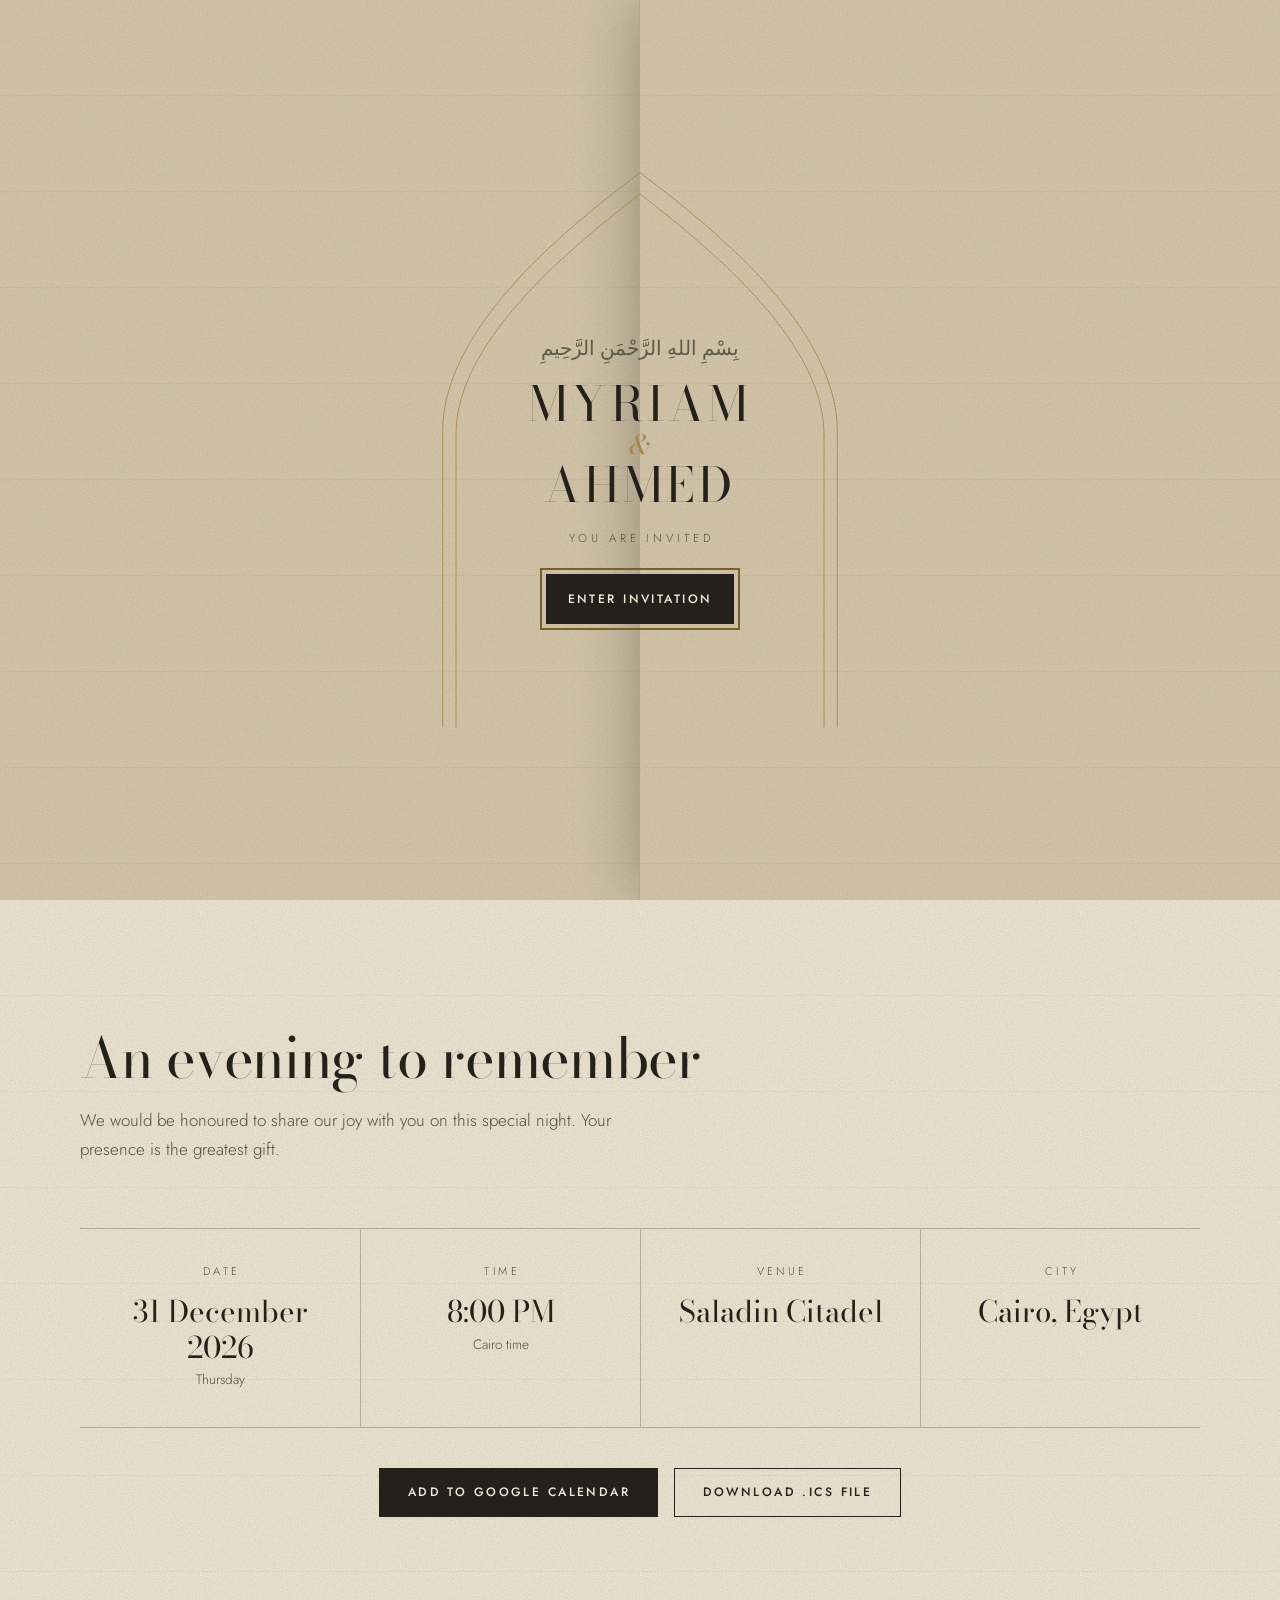
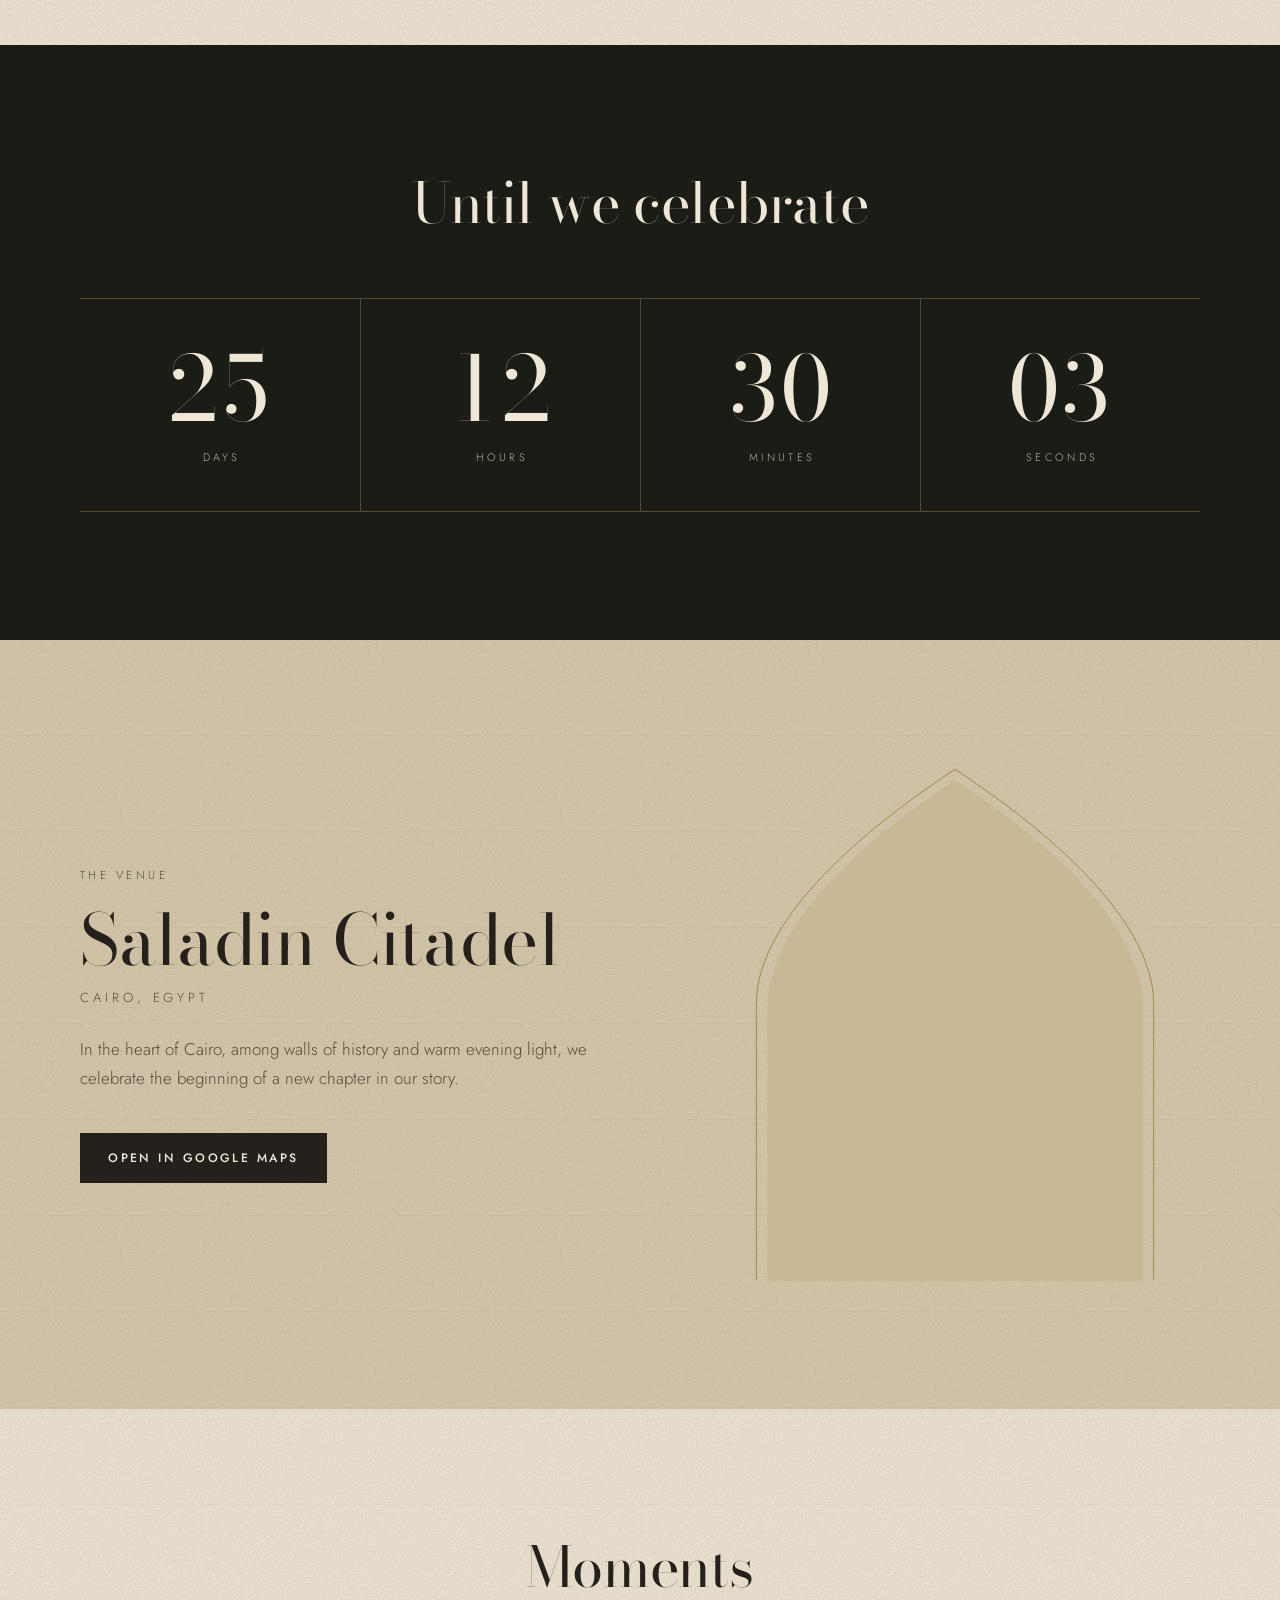
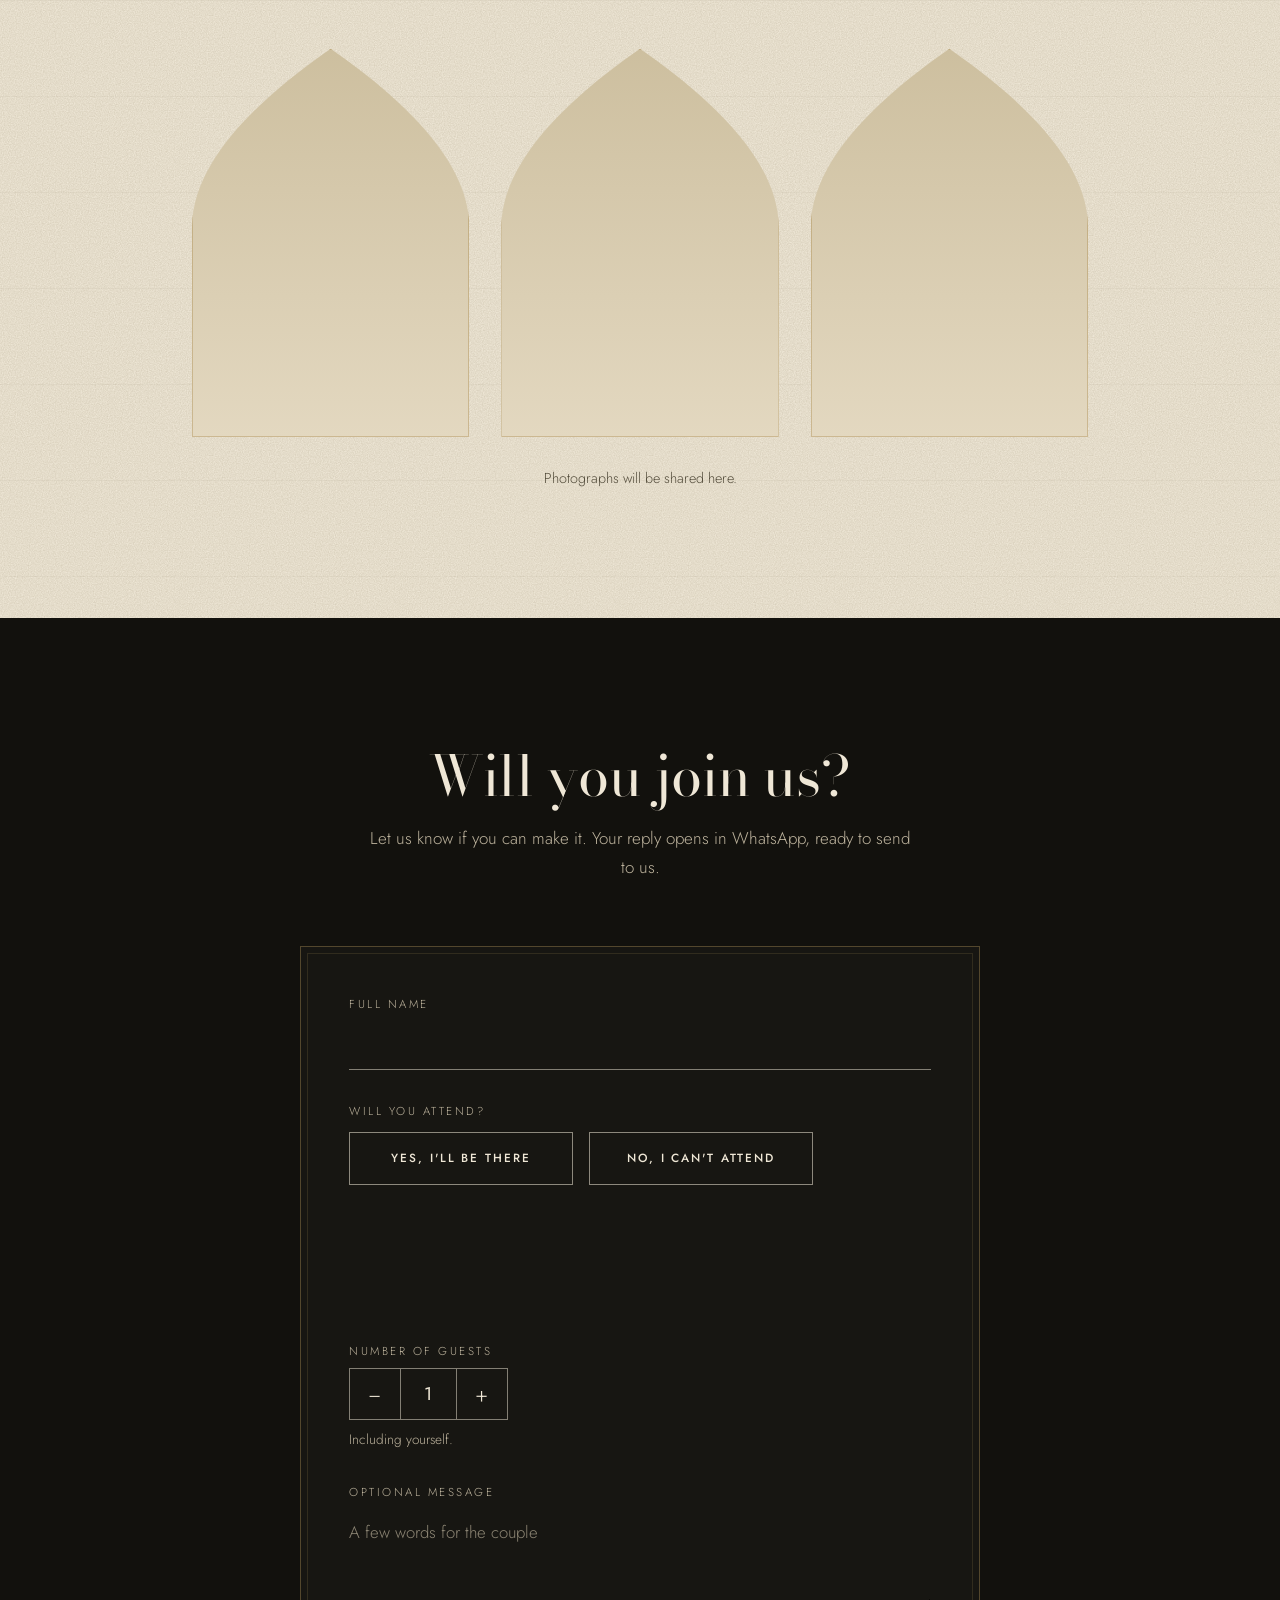
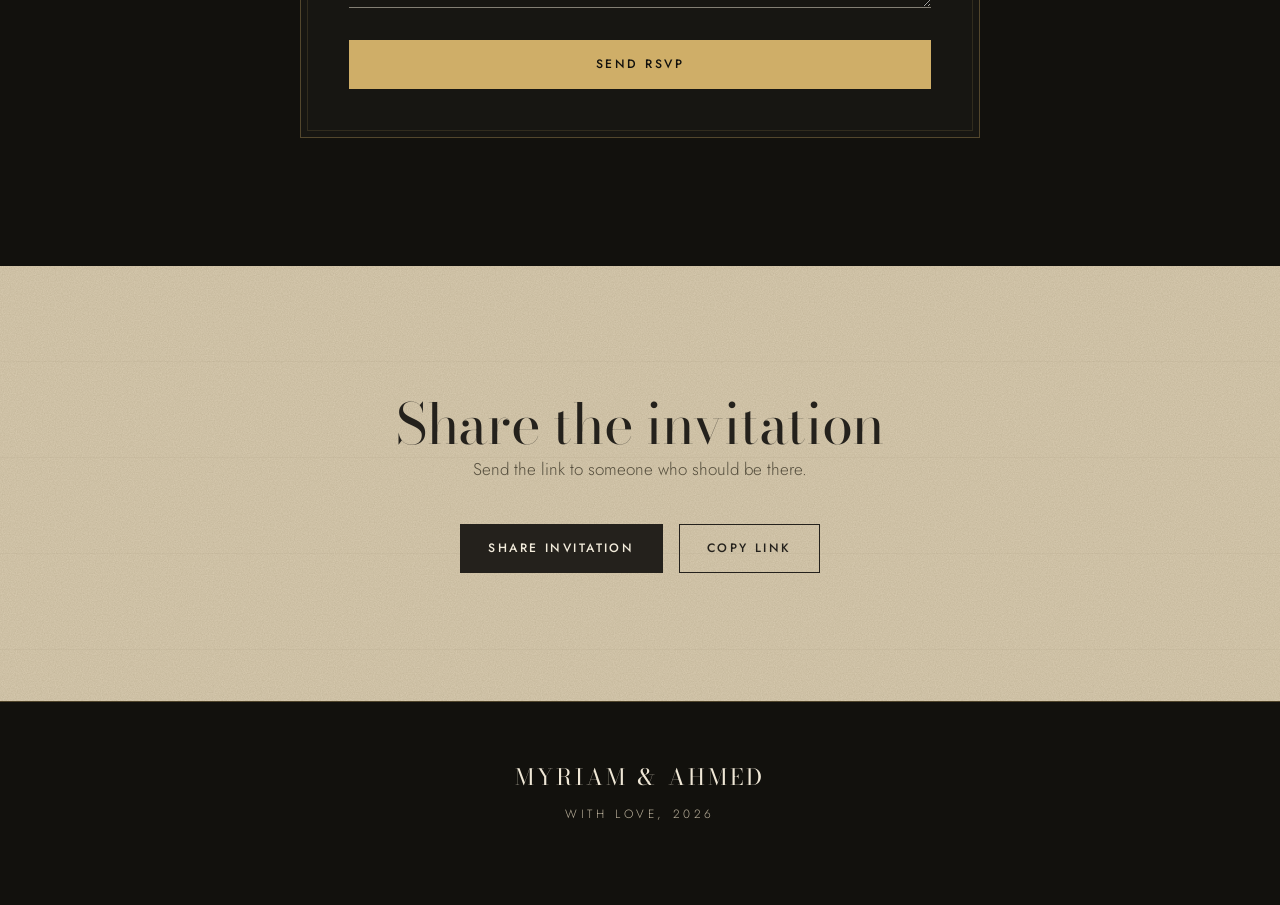
==== commit d37bfde9: "Add files via upload" ====
--- a/index.html
+++ b/index.html
@@ -1,12 +1,328 @@
-<!doctype html><html lang="ar" dir="rtl"><head><meta charset="utf-8"><meta name="viewport" content="width=device-width,initial-scale=1"><meta name="theme-color" content="#11110f"><meta name="description" content="دعوة زفاف Myriam & Ahmed"><title>MYRIAM & AHMED — Wedding Invitation</title><link rel="preconnect" href="https://fonts.googleapis.com"><link rel="preconnect" href="https://fonts.gstatic.com" crossorigin><link href="https://fonts.googleapis.com/css2?family=Amiri:wght@400;700&family=Cairo:wght@400;600;700&family=Cinzel:wght@400;600;700&family=Cormorant+Garamond:wght@500;600;700&display=swap" rel="stylesheet"><link rel="stylesheet" href="https://unpkg.com/aos@2.3.4/dist/aos.css"><link rel="stylesheet" href="style.css"></head><body>
-<div class="loader" id="loader"><div class="loader-ring"></div><span>MYRIAM & AHMED</span></div>
-<button class="music-btn" id="musicBtn" aria-label="تشغيل الموسيقى"><span class="music-icon">♫</span><span class="music-bars"><i></i><i></i><i></i></span></button><audio id="bgMusic" loop preload="auto"><source src="assets/song.mp3" type="audio/mpeg"></audio>
-<header class="hero" id="home"><div class="hero-content" data-aos="fade-up"><p class="eyebrow">بِسْمِ اللهِ الرَّحْمَنِ الرَّحِيمِ</p><p class="invite-line">WE ARE GETTING MARRIED</p><h1>MYRIAM <span>&amp;</span> AHMED</h1><div class="ornament">✦</div><p class="hero-date" id="heroDate">—</p><div class="hero-actions"><a class="btn btn-gold" href="#rsvp">تأكيد الحضور</a><a class="btn btn-outline" href="#venue">مكان الحفل</a></div><a class="scroll-down" href="#details">⌄</a></div></header>
-<main>
-<section class="intro section" id="details"><div class="container narrow center" data-aos="fade-up"><span class="section-kicker">OUR SPECIAL DAY</span><h2>موعدنا مع ليلة لا تُنسى</h2><p>نتشرف بمشاركتكم فرحتنا واحتفالنا بهذه المناسبة المميزة. وجودكم معنا هو أجمل هدية.</p></div></section>
-<section class="countdown-section"><div class="container"><div class="countdown-card" data-aos="zoom-in"><span class="section-kicker">COUNTING DOWN</span><h2>العد التنازلي لليلة المنتظرة</h2><div class="countdown"><div><strong id="days">00</strong><span>يوم</span></div><div><strong id="hours">00</strong><span>ساعة</span></div><div><strong id="minutes">00</strong><span>دقيقة</span></div><div><strong id="seconds">00</strong><span>ثانية</span></div></div></div></div></section>
-<section class="section venue" id="venue"><div class="container"><div class="section-heading center" data-aos="fade-up"><span class="section-kicker">THE VENUE</span><h2>المكان والتفاصيل</h2></div><div class="venue-grid"><div class="venue-copy" data-aos="fade-right"><div class="gold-line"></div><h3>قلعة صلاح الدين الأيوبي</h3><p class="venue-subtitle">SALADIN CITADEL · CAIRO</p><p>في قلب القاهرة، وبين جدران التاريخ وإضاءة الليل الدافئة، نحتفل ببداية فصل جديد من قصتنا.</p><div class="event-meta"><div class="meta-row"><span class="meta-icon">◷</span><div><small>التاريخ والوقت</small><strong id="eventDateText">—</strong></div></div><div class="meta-row"><span class="meta-icon">⌖</span><div><small>المكان</small><strong>Saladin Citadel, Cairo</strong></div></div></div><div class="button-row"><a class="btn btn-gold" id="mapsBtn" target="_blank" rel="noopener">فتح على Google Maps</a><button class="btn btn-dark" id="calendarBtn">Add to Calendar</button></div></div><div class="map-wrap" data-aos="fade-left"><iframe title="Saladin Citadel Map" loading="lazy" referrerpolicy="no-referrer-when-downgrade" src="https://www.google.com/maps?q=Saladin%20Citadel%2C%20Cairo&output=embed"></iframe></div></div></div></section>
-<section class="section rsvp" id="rsvp"><div class="container"><div class="section-heading center" data-aos="fade-up"><span class="section-kicker">RSVP</span><h2>هل ستشاركوننا فرحتنا؟</h2><p>نرجو تأكيد الحضور لتسهيل تجهيزات الحفل.</p></div><form class="rsvp-form" id="rsvpForm" data-aos="fade-up"><div class="form-grid"><label><span>الاسم بالكامل</span><input name="name" placeholder="اكتب اسمك" required></label><label><span>موقف الحضور</span><select name="attendance" required><option value="">اختر</option><option>يسعدني الحضور</option><option>أعتذر عن الحضور</option></select></label><label><span>عدد المرافقين</span><select name="guests"><option>0</option><option>1</option><option>2</option><option>3</option><option>4</option><option>5</option></select></label><label class="full"><span>كلمة للعروسين</span><textarea name="message" rows="4" placeholder="اكتب تهنئتك لـ Myriam & Ahmed"></textarea></label></div><button class="btn btn-gold submit-btn" type="submit">إرسال تأكيد الحضور</button><p class="form-note">للحفظ الفعلي في Google Sheets ضع رابط Apps Script في CONFIG داخل script.js.</p><div class="form-status" id="formStatus"></div></form></div></section>
-<section class="section story"><div class="container"><div class="section-heading center" data-aos="fade-up"><span class="section-kicker">OUR MEMORIES</span><h2>من أجمل لحظاتنا</h2></div><div class="gallery"><div class="gallery-card large"><span>YOUR PHOTO</span></div><div class="gallery-card"><span>YOUR PHOTO</span></div><div class="gallery-card"><span>YOUR PHOTO</span></div><div class="gallery-card"><span>YOUR PHOTO</span></div></div><p class="gallery-note">استبدل مربعات الصور بصورك داخل مجلد assets/photos.</p></div></section>
-<section class="share-section"><div class="container center" data-aos="fade-up"><span class="section-kicker">SHARE THE JOY</span><h2>شاركوا دعوتنا</h2><p>أرسلوا رابط الدعوة لمن تحبون.</p><div class="share-actions"><button class="btn btn-gold" id="shareBtn">مشاركة الدعوة</button><button class="btn btn-outline-dark" id="copyBtn">نسخ الرابط</button></div></div></section>
-</main><footer><div class="ornament">✦</div><div class="footer-names">MYRIAM &amp; AHMED</div><p>WITH LOVE · 2026</p></footer><div class="toast" id="toast"></div><script src="https://unpkg.com/aos@2.3.4/dist/aos.js"></script><script src="script.js"></script></body></html>
+<!doctype html>
+<html lang="en" dir="ltr">
+<head>
+  <meta charset="utf-8">
+  <meta name="viewport" content="width=device-width, initial-scale=1, viewport-fit=cover">
+  <meta name="theme-color" content="#12110d">
+  <title>MYRIAM &amp; AHMED — Wedding Invitation</title>
+  <meta name="description" content="You are invited to the wedding of Myriam &amp; Ahmed at the Saladin Citadel, Cairo — 31 December 2026, 8:00 PM.">
+
+  <meta property="og:type" content="website">
+  <meta property="og:title" content="MYRIAM &amp; AHMED — Wedding Invitation">
+  <meta property="og:description" content="31 December 2026 · 8:00 PM · Saladin Citadel, Cairo. Open the invitation and RSVP.">
+  <meta property="og:locale" content="en_US">
+  <meta name="twitter:card" content="summary">
+
+  <script>document.documentElement.classList.add('js');</script>
+  <noscript><style>.gate{display:none!important}body.is-locked{overflow:auto!important}</style></noscript>
+
+  <link rel="preconnect" href="https://fonts.googleapis.com">
+  <link rel="preconnect" href="https://fonts.gstatic.com" crossorigin>
+  <link href="https://fonts.googleapis.com/css2?family=Bodoni+Moda:ital,opsz,wght@0,6..96,400..600;1,6..96,400&family=Jost:wght@300;400;500&display=swap" rel="stylesheet">
+  <link rel="stylesheet" href="style.css">
+</head>
+<body class="is-locked">
+  <a class="skip" href="#main">Skip to the invitation</a>
+
+  <!-- Shared clip shape: a pointed Cairene arch (used by the map and photo niches) -->
+  <svg class="defs" width="0" height="0" aria-hidden="true" focusable="false">
+    <defs>
+      <clipPath id="archClip" clipPathUnits="objectBoundingBox">
+        <path d="M0,1 L0,0.46 C0,0.27 0.3,0.1 0.5,0 C0.7,0.1 1,0.27 1,0.46 L1,1 Z"/>
+      </clipPath>
+    </defs>
+  </svg>
+
+  <!-- ENTRANCE -->
+  <div class="gate" id="gate" role="dialog" aria-modal="true" aria-labelledby="gateTitle">
+    <div class="gate-half gate-left"></div>
+    <div class="gate-half gate-right"></div>
+
+    <svg class="gate-arch" viewBox="0 0 300 420" preserveAspectRatio="none" aria-hidden="true" focusable="false">
+      <path d="M2,418 L2,196 C2,116 100,40 150,2 C200,40 298,116 298,196 L298,418" />
+      <path d="M12,418 L12,198 C12,126 104,54 150,18 C196,54 288,126 288,198 L288,418" />
+    </svg>
+
+    <div class="gate-content">
+      <p class="bismillah" lang="ar" dir="rtl">بِسْمِ اللهِ الرَّحْمَنِ الرَّحِيمِ</p>
+      <h2 class="gate-names" id="gateTitle">
+        <span>Myriam</span><span class="gate-amp" aria-hidden="true">&amp;</span><span class="sr-only">and</span><span>Ahmed</span>
+      </h2>
+      <p class="gate-line">You are invited</p>
+      <button class="btn btn--ink" id="enterBtn" type="button">Enter invitation</button>
+    </div>
+  </div>
+
+  <button class="music" id="musicBtn" type="button" aria-pressed="false" aria-label="Background music" data-state="off">
+    <span class="eq" aria-hidden="true"><i></i><i></i><i></i><i></i></span>
+    <span class="music-text" id="musicText" aria-hidden="true">Music off</span>
+  </button>
+  <audio id="bgMusic" loop preload="metadata">
+    <source src="assets/song.mp3" type="audio/mpeg">
+  </audio>
+
+  <div class="page" id="page">
+
+    <!-- HERO -->
+    <header class="hero" id="top">
+      <nav class="topbar" aria-label="Invitation sections">
+        <a class="mono" href="#top" aria-label="Myriam and Ahmed, back to top">M&amp;A</a>
+        <ul>
+          <li><a href="#details">Details</a></li>
+          <li><a href="#venue">Venue</a></li>
+          <li><a href="#rsvp">RSVP</a></li>
+        </ul>
+      </nav>
+
+      <div class="hero-inner">
+        <p class="hero-kicker r r1">We are getting married</p>
+        <h1 class="names" id="mainTitle" tabindex="-1">
+          <span class="mask"><span class="r-name n1">Myriam</span></span>
+          <span class="amp r r2" aria-hidden="true">&amp;</span><span class="sr-only">and</span>
+          <span class="mask"><span class="r-name n2">Ahmed</span></span>
+        </h1>
+        <p class="hero-date r r3">
+          <time datetime="2026-12-31T20:00:00+02:00" data-bind="dateLong">31 December 2026</time>
+          <span class="hero-venue">Saladin Citadel, Cairo</span>
+        </p>
+        <div class="hero-actions r r4">
+          <a class="btn btn--gold" href="#rsvp">RSVP</a>
+          <a class="btn btn--line" href="#details">View the invitation</a>
+        </div>
+      </div>
+
+      <!-- Citadel skyline: curtain wall, flanking towers, lit gate, distant domes and minarets -->
+      <svg class="skyline" viewBox="0 0 1440 360" preserveAspectRatio="xMidYMax slice" aria-hidden="true" focusable="false">
+        <defs>
+          <linearGradient id="gateGlow" x1="0" y1="0" x2="0" y2="1">
+            <stop offset="0" stop-color="#0d0c09"/>
+            <stop offset="1" stop-color="#c29a52" stop-opacity=".85"/>
+          </linearGradient>
+          <pattern id="merlons" width="36" height="16" patternUnits="userSpaceOnUse">
+            <rect x="7" y="0" width="22" height="16" fill="#15130f"/>
+          </pattern>
+        </defs>
+
+        <!-- distant silhouette -->
+        <g fill="#342b1e">
+          <path d="M628 214 C628 156 684 130 720 128 C756 130 812 156 812 214 Z"/>
+          <rect x="720" y="104" width="2" height="26"/>
+          <circle cx="721" cy="102" r="3.5"/>
+          <path d="M598 232 C598 204 620 192 640 194 L656 232 Z"/>
+          <path d="M842 232 C842 204 820 192 800 194 L784 232 Z"/>
+          <rect x="596" y="212" width="248" height="90"/>
+          <g>
+            <rect x="542" y="86" width="12" height="190"/>
+            <rect x="537" y="132" width="22" height="5"/>
+            <rect x="537" y="168" width="22" height="5"/>
+            <path d="M541 86 L555 86 L548 40 Z"/>
+          </g>
+          <g>
+            <rect x="886" y="86" width="12" height="190"/>
+            <rect x="881" y="132" width="22" height="5"/>
+            <rect x="881" y="168" width="22" height="5"/>
+            <path d="M885 86 L899 86 L892 40 Z"/>
+          </g>
+        </g>
+
+        <!-- curtain wall -->
+        <rect x="0" y="262" width="1440" height="110" fill="#15130f"/>
+        <rect x="0" y="246" width="1440" height="16" fill="url(#merlons)"/>
+
+        <!-- left tower -->
+        <g fill="#1b1813">
+          <rect x="300" y="190" width="80" height="180"/>
+          <rect x="296" y="172" width="14" height="18"/><rect x="316" y="172" width="14" height="18"/>
+          <rect x="336" y="172" width="14" height="18"/><rect x="356" y="172" width="14" height="18"/>
+          <rect x="376" y="172" width="8" height="18"/>
+        </g>
+        <path d="M333 232 L333 216 A7 7 0 0 1 347 216 L347 232 Z" fill="#d9b46a" opacity=".85"/>
+
+        <!-- right tower -->
+        <g fill="#1b1813">
+          <rect x="1060" y="190" width="80" height="180"/>
+          <rect x="1056" y="172" width="8" height="18"/><rect x="1070" y="172" width="14" height="18"/>
+          <rect x="1090" y="172" width="14" height="18"/><rect x="1110" y="172" width="14" height="18"/>
+          <rect x="1130" y="172" width="14" height="18"/>
+        </g>
+        <path d="M1093 232 L1093 216 A7 7 0 0 1 1107 216 L1107 232 Z" fill="#d9b46a" opacity=".85"/>
+
+        <!-- central gate -->
+        <path d="M686 372 V306 C686 284 704 270 720 252 C736 270 754 284 754 306 V372 Z" fill="url(#gateGlow)"/>
+        <path d="M680 372 V306 C680 280 702 264 720 242 C738 264 760 280 760 306 V372" fill="none" stroke="#2a251c" stroke-width="6"/>
+      </svg>
+    </header>
+
+    <main id="main">
+
+      <!-- DETAILS -->
+      <section class="band stone light" id="details" aria-labelledby="detailsTitle">
+        <div class="wrap">
+          <div class="intro">
+            <h2 id="detailsTitle" class="h2">An evening to remember</h2>
+            <p class="lede">We would be honoured to share our joy with you on this special night. Your presence is the greatest gift.</p>
+          </div>
+
+          <dl class="facts">
+            <div class="fact">
+              <dt>Date</dt>
+              <dd><span data-bind="dateShort">31 December 2026</span><small data-bind="weekday">Thursday</small></dd>
+            </div>
+            <div class="fact">
+              <dt>Time</dt>
+              <dd><span data-bind="time">8:00 PM</span><small>Cairo time</small></dd>
+            </div>
+            <div class="fact">
+              <dt>Venue</dt>
+              <dd><span>Saladin Citadel</span></dd>
+            </div>
+            <div class="fact">
+              <dt>City</dt>
+              <dd><span>Cairo, Egypt</span></dd>
+            </div>
+          </dl>
+
+          <div class="actions center-row">
+            <button class="btn btn--ink" id="gcalBtn" type="button">Add to Google Calendar</button>
+            <button class="btn btn--line" id="icsBtn" type="button">Download .ics file</button>
+          </div>
+        </div>
+      </section>
+
+      <!-- COUNTDOWN -->
+      <section class="band night-olive on-dark" id="countdown" aria-labelledby="countTitle">
+        <div class="wrap">
+          <h2 id="countTitle" class="h2 center">Until we celebrate</h2>
+          <div class="count" id="count" role="timer" aria-label="Time remaining until the wedding">
+            <div class="count-cell"><span class="num" id="cDays">00</span><span class="unit">Days</span></div>
+            <div class="count-cell"><span class="num" id="cHours">00</span><span class="unit">Hours</span></div>
+            <div class="count-cell"><span class="num" id="cMinutes">00</span><span class="unit">Minutes</span></div>
+            <div class="count-cell"><span class="num" id="cSeconds">00</span><span class="unit">Seconds</span></div>
+          </div>
+          <p class="count-note center" id="countNote" hidden></p>
+        </div>
+      </section>
+
+      <!-- VENUE -->
+      <section class="band stone sand light" id="venue" aria-labelledby="venueTitle">
+        <div class="wrap venue-grid">
+          <div class="venue-copy">
+            <p class="place-kicker">The venue</p>
+            <h2 id="venueTitle" class="h2 venue-name">Saladin Citadel</h2>
+            <p class="venue-city">Cairo, Egypt</p>
+            <p class="lede">In the heart of Cairo, among walls of history and warm evening light, we celebrate the beginning of a new chapter in our story.</p>
+            <div class="actions">
+              <a class="btn btn--ink" id="mapsBtn" href="https://maps.app.goo.gl/uzpyK4hZpvjFcDH76" target="_blank" rel="noopener">Open in Google Maps</a>
+            </div>
+          </div>
+
+          <div class="map-arch">
+            <svg class="arch-frame" viewBox="0 0 300 400" preserveAspectRatio="none" aria-hidden="true" focusable="false">
+              <path d="M1,399 L1,184 C1,112 96,38 150,1 C204,38 299,112 299,184 L299,399" vector-effect="non-scaling-stroke"/>
+            </svg>
+            <div class="map-frame">
+              <iframe title="Map of Saladin Citadel, Cairo" loading="lazy" referrerpolicy="no-referrer-when-downgrade"
+                src="https://www.google.com/maps?q=Saladin%20Citadel%2C%20Cairo&amp;output=embed"></iframe>
+            </div>
+          </div>
+        </div>
+      </section>
+
+      <!-- MOMENTS (photographs are added through WEDDING_CONFIG.photos) -->
+      <section class="band stone light" id="moments" aria-labelledby="momentsTitle">
+        <div class="wrap">
+          <h2 id="momentsTitle" class="h2 center">Moments</h2>
+          <div class="niches" id="niches">
+            <div class="niche" aria-hidden="true"></div>
+            <div class="niche" aria-hidden="true"></div>
+            <div class="niche" aria-hidden="true"></div>
+          </div>
+          <p class="niche-note center" id="nicheNote">Photographs will be shared here.</p>
+        </div>
+      </section>
+
+      <!-- RSVP -->
+      <section class="band night on-dark" id="rsvp" aria-labelledby="rsvpTitle">
+        <div class="wrap narrow">
+          <div class="intro center">
+            <h2 id="rsvpTitle" class="h2">Will you join us?</h2>
+            <p class="lede">Let us know if you can make it. Your reply opens in WhatsApp, ready to send to us.</p>
+          </div>
+
+          <div class="card">
+            <form class="rsvp-form" id="rsvpForm" novalidate>
+              <div class="field">
+                <label class="label" for="fullName">Full name</label>
+                <input class="input" id="fullName" name="name" type="text" autocomplete="name" autocapitalize="words" maxlength="80" aria-describedby="nameError" required>
+                <p class="error" id="nameError" aria-live="polite"></p>
+              </div>
+
+              <div class="field">
+                <span class="label" id="attendLabel">Will you attend?</span>
+                <div class="stage" id="stage">
+                  <div class="choices" role="group" aria-labelledby="attendLabel" aria-describedby="attendError">
+                    <button class="choice choice-yes" id="yesBtn" type="button" aria-pressed="false">Yes, I'll be there</button>
+                    <button class="choice choice-no" id="noBtn" type="button" aria-pressed="false">No, I can't attend</button>
+                  </div>
+                </div>
+                <p class="nudge" id="nudge" aria-live="polite"></p>
+                <p class="error" id="attendError" aria-live="polite"></p>
+              </div>
+
+              <div class="field">
+                <label class="label" for="guests">Number of guests</label>
+                <div class="stepper">
+                  <button type="button" id="guestsMinus" aria-label="One fewer guest">&minus;</button>
+                  <input id="guests" name="guests" type="number" inputmode="numeric" min="1" max="6" step="1" value="1" aria-describedby="guestsHint guestsError">
+                  <button type="button" id="guestsPlus" aria-label="One more guest">+</button>
+                </div>
+                <p class="hint" id="guestsHint">Including yourself.</p>
+                <p class="error" id="guestsError" aria-live="polite"></p>
+              </div>
+
+              <div class="field">
+                <label class="label" for="message">Optional message</label>
+                <textarea class="input" id="message" name="message" rows="3" maxlength="400" placeholder="A few words for the couple"></textarea>
+              </div>
+
+              <button class="btn btn--gold btn--block" type="submit">Send RSVP</button>
+            </form>
+
+            <div class="sent" id="sent" hidden tabindex="-1" aria-live="polite">
+              <h3 class="sent-title" id="sentTitle">Your RSVP is ready in WhatsApp.</h3>
+              <p class="sent-text">Please press <strong>Send</strong> in WhatsApp to confirm your RSVP. Nothing reaches us until you do.</p>
+              <pre class="preview" id="preview"></pre>
+              <div class="actions center-row">
+                <a class="btn btn--gold" id="waLink" href="#" target="_blank" rel="noopener">Open WhatsApp</a>
+                <button class="btn btn--line" id="copyMsgBtn" type="button">Copy message</button>
+                <button class="btn btn--line" id="editBtn" type="button">Edit response</button>
+              </div>
+            </div>
+          </div>
+        </div>
+      </section>
+
+      <!-- SHARE -->
+      <section class="band stone sand light" id="share" aria-labelledby="shareTitle">
+        <div class="wrap narrow center">
+          <h2 id="shareTitle" class="h2">Share the invitation</h2>
+          <p class="lede">Send the link to someone who should be there.</p>
+          <div class="actions center-row">
+            <button class="btn btn--ink" id="shareBtn" type="button">Share invitation</button>
+            <button class="btn btn--line" id="copyBtn" type="button">Copy link</button>
+          </div>
+        </div>
+      </section>
+    </main>
+
+    <footer class="footer on-dark">
+      <p class="footer-names">Myriam &amp; Ahmed</p>
+      <p class="footer-line">With love, 2026</p>
+    </footer>
+  </div>
+
+  <div class="toast" id="toast" role="status" aria-live="polite"></div>
+
+  <script src="script.js"></script>
+</body>
+</html>
--- a/style.css
+++ b/style.css
@@ -1 +1,337 @@
-*{box-sizing:border-box;margin:0;padding:0}:root{--bg:#11110f;--bg2:#1a1916;--cream:#f3ead9;--gold:#c7a15a;--gold2:#e0c27d;--muted:#a9a297;--line:rgba(199,161,90,.25)}html{scroll-behavior:smooth}body{background:var(--bg);color:var(--cream);font-family:Cairo,sans-serif;line-height:1.8;overflow-x:hidden}a{text-decoration:none;color:inherit}button,input,select,textarea{font:inherit}.container{width:min(1120px,calc(100% - 32px));margin:auto}.narrow{max-width:760px}.center{text-align:center}.section{padding:92px 0}.section-kicker{display:block;color:var(--gold2);font-family:Cinzel,serif;font-size:.72rem;letter-spacing:.25em;margin-bottom:10px}.section-heading{margin-bottom:45px}.section-heading h2,.intro h2,.countdown-card h2{font-family:Amiri,serif;font-size:clamp(2rem,6vw,3.2rem);line-height:1.3}.section-heading p,.intro p{color:var(--muted);max-width:650px;margin:10px auto}.hero{min-height:100svh;display:grid;place-items:center;text-align:center;position:relative;overflow:hidden;background:radial-gradient(circle at 50% 30%,rgba(199,161,90,.18),transparent 35%),linear-gradient(135deg,#211e18,#090908 70%)}.hero:before{content:"";position:absolute;inset:-6%;background:radial-gradient(circle at 50% 35%,rgba(205,166,94,.2),transparent 34%),linear-gradient(180deg,rgba(0,0,0,.05),rgba(0,0,0,.82));animation:kenburns 16s ease-in-out infinite alternate}.hero:after{content:"";position:absolute;inset:0;background-image:linear-gradient(rgba(255,255,255,.025) 1px,transparent 1px);background-size:100% 5px;opacity:.08}@keyframes kenburns{to{transform:scale(1.09)}}.hero-content{position:relative;z-index:2;padding:60px 20px}.eyebrow{font-family:Amiri,serif;color:var(--gold2);font-size:1.05rem}.invite-line{font-family:Cinzel,serif;letter-spacing:.28em;font-size:.68rem;color:#c6c0b6;margin-top:28px}.hero h1{font-family:"Cormorant Garamond",serif;font-size:clamp(3.7rem,15vw,9rem);font-weight:600;letter-spacing:.04em;line-height:.9;margin:25px 0 18px}.hero h1 span{color:var(--gold);font-size:.65em}.hero-date{font-family:Amiri,serif;font-size:1.15rem}.ornament{color:var(--gold);margin:12px 0}.hero-actions,.button-row,.share-actions{display:flex;gap:12px;justify-content:center;flex-wrap:wrap;margin-top:28px}.btn{border:1px solid transparent;padding:11px 21px;min-height:48px;display:inline-flex;align-items:center;justify-content:center;cursor:pointer;transition:.25s;font-weight:600;font-size:.88rem}.btn-gold{background:var(--gold);color:#17130b;border-color:var(--gold)}.btn-gold:hover{background:var(--gold2);transform:translateY(-2px)}.btn-outline{border-color:rgba(255,255,255,.55);color:#fff;background:transparent}.btn-outline:hover{border-color:var(--gold);color:var(--gold2)}.btn-dark{background:#24231f;color:#fff;border-color:#4b463d}.btn-dark:hover{border-color:var(--gold);transform:translateY(-2px)}.btn-outline-dark{border-color:var(--gold);color:var(--gold2);background:transparent}.scroll-down{display:block;color:var(--gold);font-size:2rem;margin-top:55px;animation:float 2s infinite}@keyframes float{50%{transform:translateY(8px)}}.intro{background:linear-gradient(var(--bg),#171612)}.countdown-section{padding:0 0 92px;background:#171612}.countdown-card{border:1px solid var(--line);background:linear-gradient(135deg,rgba(199,161,90,.09),rgba(255,255,255,.015));padding:38px 20px;text-align:center}.countdown{display:grid;grid-template-columns:repeat(4,1fr);gap:10px;max-width:650px;margin:30px auto 0}.countdown div{border-left:1px solid var(--line);padding:10px}.countdown div:last-child{border-left:0}.countdown strong{display:block;font-family:"Cormorant Garamond",serif;font-size:3rem;color:var(--gold2);line-height:1}.countdown span{color:var(--muted);font-size:.75rem}.venue{background:var(--bg)}.venue-grid{display:grid;grid-template-columns:1fr 1fr;gap:55px;align-items:stretch}.venue-copy{padding:30px 0}.gold-line{height:2px;width:55px;background:var(--gold);margin-bottom:20px}.venue-copy h3{font-family:Amiri,serif;font-size:2.4rem;line-height:1.25}.venue-subtitle{font-family:Cinzel,serif;color:var(--gold2);font-size:.7rem;letter-spacing:.16em;margin:5px 0 20px}.venue-copy>p{color:var(--muted)}.event-meta{margin-top:30px;display:grid;gap:17px}.meta-row{display:flex;gap:14px;align-items:center}.meta-icon{width:38px;height:38px;border:1px solid var(--line);display:grid;place-items:center;color:var(--gold)}.meta-row small{display:block;color:var(--muted);font-size:.7rem}.meta-row strong{display:block;font-size:.9rem}.button-row{justify-content:flex-start}.map-wrap{min-height:470px;border:1px solid var(--line);overflow:hidden}.map-wrap iframe{width:100%;height:100%;min-height:470px;border:0;filter:grayscale(.8) sepia(.15)}.rsvp{background:#171612}.rsvp-form{max-width:820px;margin:auto;border:1px solid var(--line);padding:28px;background:rgba(0,0,0,.16)}.form-grid{display:grid;grid-template-columns:1fr 1fr;gap:18px}.rsvp label{display:block}.rsvp label.full{grid-column:1/-1}.rsvp label span{display:block;color:#d7cfc0;font-size:.78rem;margin-bottom:6px}input,select,textarea{width:100%;background:#0f0f0d;color:var(--cream);border:1px solid #3a3831;padding:12px 13px;outline:0;border-radius:0}input:focus,select:focus,textarea:focus{border-color:var(--gold)}textarea{resize:vertical}.submit-btn{width:100%;margin-top:22px}.form-note,.gallery-note{font-size:.72rem;color:#777168;text-align:center;margin-top:12px}.form-status{text-align:center;margin-top:12px;color:var(--gold2);min-height:25px}.story{background:var(--bg)}.gallery{display:grid;grid-template-columns:repeat(3,1fr);gap:14px}.gallery-card{min-height:230px;border:1px solid var(--line);background:linear-gradient(135deg,#24221d,#12120f);display:grid;place-items:center;color:#655e52;font-family:Cinzel,serif;font-size:.7rem;letter-spacing:.15em}.gallery-card.large{grid-row:span 2;min-height:474px}.share-section{padding:85px 0;background:linear-gradient(135deg,#1c1913,#0e0e0c);border-top:1px solid var(--line)}.share-section h2{font-family:Amiri,serif;font-size:2.5rem}footer{text-align:center;padding:45px 20px;background:#0a0a09;border-top:1px solid #24221d}.footer-names{font-family:"Cormorant Garamond",serif;font-size:2rem;letter-spacing:.08em}footer p{color:#635e54;font-size:.65rem;letter-spacing:.2em}.music-btn{position:fixed;z-index:50;bottom:22px;left:22px;width:54px;height:54px;border:1px solid var(--gold);background:rgba(16,16,15,.9);color:var(--gold2);display:flex;align-items:center;justify-content:center;gap:5px;cursor:pointer}.music-bars{display:none;gap:2px;align-items:end;height:15px}.music-bars i{width:2px;height:6px;background:var(--gold);animation:bars .7s ease-in-out infinite alternate}.music-bars i:nth-child(2){height:13px;animation-delay:.15s}.music-bars i:nth-child(3){height:9px;animation-delay:.3s}.music-btn.playing .music-icon{display:none}.music-btn.playing .music-bars{display:flex}@keyframes bars{to{height:14px}}.toast{position:fixed;z-index:100;bottom:90px;left:50%;transform:translateX(-50%) translateY(20px);opacity:0;background:#f1e5ce;color:#17130d;padding:9px 17px;font-size:.8rem;transition:.3s}.toast.show{opacity:1;transform:translateX(-50%) translateY(0)}.loader{position:fixed;z-index:999;inset:0;background:#0b0b0a;display:grid;place-items:center;align-content:center;gap:12px;color:var(--gold2);font-family:"Cormorant Garamond",serif;letter-spacing:.12em;transition:.5s}.loader.hidden{opacity:0;pointer-events:none}.loader-ring{width:34px;height:34px;border:1px solid #4b402b;border-top-color:var(--gold);border-radius:50%;animation:spin 1s linear infinite}@keyframes spin{to{transform:rotate(360deg)}}@media(max-width:760px){.section{padding:70px 0}.venue-grid{grid-template-columns:1fr;gap:25px}.map-wrap,.map-wrap iframe{min-height:330px}.form-grid{grid-template-columns:1fr}.rsvp label.full{grid-column:auto}.gallery{grid-template-columns:1fr 1fr}.gallery-card.large{grid-row:auto;grid-column:1/-1;min-height:300px}.gallery-card{min-height:190px}.countdown strong{font-size:2.2rem}}@media(max-width:420px){.hero h1{font-size:3.35rem}.countdown strong{font-size:1.8rem}.container{width:calc(100% - 24px)}}
+/* ==========================================================================
+   MYRIAM & AHMED — Saladin Citadel invitation
+   Change the whole look from the tokens below.
+   ========================================================================== */
+:root{
+  --limestone:#d8cbb0;
+  --sandstone:#c9b896;
+  --ivory:#f2ebdb;
+  --charcoal:#26241f;
+  --night:#12110d;
+  --night-olive:#1a1c15;
+  --gold:#a8874a;
+  --gold-light:#cfae68;
+  --olive:#4c5240;
+
+  --ink:#24211c;
+  --ink-soft:#554e3d;
+  --on-dark:#efe7d6;
+  --on-dark-soft:#bdb39d;
+  --rule-light:rgba(60,48,28,.28);
+  --rule-dark:rgba(207,174,104,.32);
+  --err-dark:#f2a58f;
+  --err-light:#8c2f1c;
+
+  --font-display:"Bodoni Moda","Bodoni 72",Didot,"Playfair Display",Georgia,serif;
+  --font-sans:"Jost","Avenir Next","Segoe UI",system-ui,-apple-system,sans-serif;
+  --font-arabic:"Amiri","Noto Naskh Arabic","Geeza Pro","Traditional Arabic",serif;
+
+  --ease:cubic-bezier(.2,.7,.2,1);
+  --maxw:1120px;
+
+  --grain:url("data:image/svg+xml,%3Csvg xmlns='http://www.w3.org/2000/svg' width='220' height='220'%3E%3Cfilter id='n'%3E%3CfeTurbulence type='fractalNoise' baseFrequency='.85' numOctaves='2' stitchTiles='stitch'/%3E%3CfeColorMatrix values='0 0 0 0 .3 0 0 0 0 .24 0 0 0 0 .14 0 0 0 .55 0'/%3E%3C/filter%3E%3Crect width='220' height='220' filter='url(%23n)'/%3E%3C/svg%3E");
+  --courses:repeating-linear-gradient(180deg,transparent 0,transparent 95px,rgba(70,55,30,.075) 95px,rgba(70,55,30,.075) 96px);
+}
+
+*,*::before,*::after{box-sizing:border-box}
+html{-webkit-text-size-adjust:100%;scroll-behavior:smooth;scroll-padding-top:1rem}
+body{
+  margin:0;background:var(--night);color:var(--ink);
+  font-family:var(--font-sans);font-weight:300;font-size:1.0625rem;line-height:1.7;
+  overflow-x:clip;-webkit-font-smoothing:antialiased;
+}
+body.is-locked{overflow:hidden}
+h1,h2,h3,p,dl,dd,ul,figure{margin:0}
+ul{padding:0;list-style:none}
+a{color:inherit}
+img{max-width:100%;display:block}
+[hidden]{display:none!important}
+.sr-only{position:absolute;width:1px;height:1px;margin:-1px;padding:0;overflow:hidden;clip:rect(0 0 0 0);white-space:nowrap;border:0}
+.defs{position:absolute;width:0;height:0;overflow:hidden}
+.skip{position:fixed;left:.75rem;top:.75rem;z-index:300;background:var(--ivory);color:var(--ink);padding:.7rem 1rem;transform:translateY(-250%);transition:transform .2s}
+.skip:focus{transform:none}
+
+:focus-visible{outline:2px solid var(--focus,#7a5f2b);outline-offset:4px}
+.on-dark,.hero,.footer{--focus:#e0c27d}
+
+.wrap{width:min(var(--maxw),100% - 2.5rem);margin-inline:auto}
+.wrap.narrow{width:min(680px,100% - 2.5rem)}
+.center{text-align:center}
+
+/* ---------- surfaces ---------- */
+.band{position:relative;padding:clamp(4.5rem,11vw,8rem) 0}
+.light{background:var(--ivory);color:var(--ink)}
+.light.sand{background:var(--limestone)}
+.night{background:var(--night)}
+.night-olive{background:var(--night-olive)}
+.on-dark{color:var(--on-dark)}
+.stone{isolation:isolate}
+.stone::before{content:"";position:absolute;inset:0;z-index:-1;pointer-events:none;background:var(--courses),var(--grain);opacity:.55}
+
+/* ---------- type ---------- */
+.h2{font-family:var(--font-display);font-weight:400;font-size:clamp(2rem,6.2vw,3.5rem);line-height:1.08;letter-spacing:-.005em}
+.lede{font-size:1.0625rem;max-width:34rem;color:var(--ink-soft)}
+.on-dark .lede{color:var(--on-dark-soft)}
+.intro{margin-bottom:clamp(2.5rem,6vw,4rem)}
+.intro .lede{margin-top:1.1rem}
+.intro.center .lede,.center .lede{margin-inline:auto}
+.intro:not(.center){max-width:40rem}
+
+/* ---------- buttons (rectangular, architectural) ---------- */
+.btn{
+  display:inline-flex;align-items:center;justify-content:center;min-height:3.1rem;
+  padding:.85rem 1.7rem;border:1px solid currentColor;border-radius:0;background:transparent;color:inherit;
+  font:500 .76rem/1.2 var(--font-sans);letter-spacing:.2em;text-transform:uppercase;text-decoration:none;text-align:center;
+  cursor:pointer;touch-action:manipulation;transition:background-color .25s,color .25s,outline-offset .2s;
+}
+.btn:hover{outline:1px solid var(--gold);outline-offset:4px}
+.btn--ink{background:var(--ink);border-color:var(--ink);color:var(--ivory)}
+.btn--ink:hover{background:var(--charcoal)}
+.btn--gold{background:var(--gold-light);border-color:var(--gold-light);color:var(--night)}
+.btn--gold:hover{background:#dcbd7c;outline-color:var(--gold-light)}
+.btn--line{color:inherit}
+.light .btn--line:hover{background:var(--ink);color:var(--ivory)}
+.on-dark .btn--line:hover,.hero .btn--line:hover{background:var(--on-dark);color:var(--night);outline-color:var(--gold-light)}
+.btn--block{width:100%}
+.actions{display:flex;flex-wrap:wrap;gap:1rem;margin-top:2.5rem}
+.actions.center-row{justify-content:center}
+
+/* ==========================================================================
+   ENTRANCE
+   ========================================================================== */
+.gate{position:fixed;inset:0;z-index:100;display:grid;place-items:center;color:var(--ink);overflow:hidden;height:100vh;height:100dvh}
+.gate-half{
+  position:absolute;top:0;bottom:0;width:50.1%;background:var(--limestone);
+  transition:transform 1.15s cubic-bezier(.76,0,.24,1);
+}
+.gate-half::before{content:"";position:absolute;inset:0;background:var(--courses),var(--grain);opacity:.6}
+.gate-left{left:0;border-right:1px solid rgba(168,135,74,.55);box-shadow:0 0 60px rgba(0,0,0,.28)}
+.gate-right{right:0;border-left:1px solid rgba(168,135,74,.55);box-shadow:0 0 60px rgba(0,0,0,.28)}
+.gate.is-open .gate-left{transform:translateX(-101%)}
+.gate.is-open .gate-right{transform:translateX(101%)}
+
+.gate-arch{
+  position:absolute;left:50%;top:50%;transform:translate(-50%,-50%);
+  width:min(88vw,25rem,calc(82dvh * .714));aspect-ratio:300/420;height:auto;
+  fill:none;stroke:var(--gold);stroke-width:1;opacity:.85;transition:opacity .4s;
+}
+.gate-arch path{vector-effect:non-scaling-stroke}
+.gate-content{
+  position:relative;z-index:2;display:flex;flex-direction:column;align-items:center;text-align:center;
+  width:min(76vw,19rem);padding-top:clamp(1.5rem,7dvh,3.5rem);transition:opacity .4s;
+}
+.bismillah{font-family:var(--font-arabic);font-size:1.25rem;line-height:1.6;color:var(--olive);margin-bottom:1rem;opacity:.9}
+.gate-names{
+  font-family:var(--font-display);font-weight:400;text-transform:uppercase;letter-spacing:.08em;
+  font-size:clamp(2rem,9.5vw,3rem);line-height:1.02;display:flex;flex-direction:column;align-items:center;
+}
+.gate-amp{font-style:italic;text-transform:none;letter-spacing:0;font-size:.55em;color:var(--gold);margin:.1em 0}
+.gate-line{margin:1.2rem 0 1.6rem;font-size:.72rem;letter-spacing:.34em;text-transform:uppercase;color:var(--ink-soft);padding-left:.34em}
+.gate.is-leaving .gate-content,.gate.is-leaving .gate-arch{opacity:0}
+.gate .btn{padding-inline:1.3rem}
+
+/* ==========================================================================
+   HERO
+   ========================================================================== */
+.hero{
+  position:relative;min-height:100vh;min-height:100svh;display:grid;place-items:center;overflow:hidden;
+  padding:5rem 1.25rem 0;color:var(--on-dark);
+  background:
+    radial-gradient(70% 38% at 50% 100%,rgba(207,174,104,.30),transparent 72%),
+    linear-gradient(180deg,#0d0c09 0%,#16130f 52%,#2a2216 100%);
+}
+.topbar{position:absolute;top:0;left:0;right:0;z-index:3;display:flex;justify-content:space-between;align-items:center;padding:1.25rem clamp(1.25rem,4vw,3rem)}
+.mono{font-family:var(--font-display);font-size:1.15rem;letter-spacing:.14em;text-decoration:none;color:var(--gold-light)}
+.topbar ul{display:flex;gap:clamp(1rem,3vw,2.2rem)}
+.topbar li a{display:inline-block;padding:.5rem .1rem;font-size:.7rem;letter-spacing:.22em;text-transform:uppercase;text-decoration:none;color:var(--on-dark-soft);transition:color .2s}
+.topbar li a:hover{color:var(--on-dark)}
+
+.hero-inner{position:relative;z-index:2;text-align:center;padding-bottom:clamp(6rem,23vh,15rem);width:100%}
+.hero-kicker{font-size:.76rem;letter-spacing:.38em;text-transform:uppercase;color:var(--gold-light);padding-left:.38em}
+.names{
+  font-family:var(--font-display);font-weight:400;text-transform:uppercase;letter-spacing:.05em;line-height:.96;
+  font-size:clamp(3.2rem,min(16vw,14.5vh),9.5rem);margin:.35em 0 .3em;
+}
+.names:focus{outline:none}
+.mask{display:block;overflow:hidden;padding:.04em .05em}
+.r-name{display:block}
+.amp{display:block;font-style:italic;font-size:.4em;line-height:1;color:var(--gold-light);text-transform:none;letter-spacing:0;margin:.05em 0 .12em}
+.hero-date{display:flex;flex-direction:column;align-items:center;gap:.35rem;font-size:.95rem;letter-spacing:.3em;text-transform:uppercase;padding-left:.3em}
+.hero-venue{font-size:.8rem;letter-spacing:.26em;color:var(--on-dark-soft)}
+.hero-actions{display:flex;flex-wrap:wrap;gap:1rem;justify-content:center;margin-top:2.2rem}
+.hero .btn--gold:hover{outline-color:var(--gold-light)}
+
+.skyline{position:absolute;left:0;bottom:-1px;width:100%;height:clamp(190px,34vh,380px);z-index:1;display:block}
+
+/* single orchestrated reveal after the gate opens */
+.js .r{opacity:0;transform:translateY(.8rem)}
+.js .r-name{transform:translateY(108%)}
+.is-revealed .r{opacity:1;transform:none;transition:opacity .9s var(--ease),transform .9s var(--ease)}
+.is-revealed .r1{transition-delay:.55s}
+.is-revealed .r2{transition-delay:1.05s}
+.is-revealed .r3{transition-delay:1.25s}
+.is-revealed .r4{transition-delay:1.45s}
+.is-revealed .r-name{transform:none;transition:transform 1.1s cubic-bezier(.16,.8,.2,1)}
+.is-revealed .n1{transition-delay:.7s}
+.is-revealed .n2{transition-delay:.9s}
+
+/* ==========================================================================
+   DETAILS
+   ========================================================================== */
+.facts{display:grid;grid-template-columns:repeat(4,1fr);border-block:1px solid var(--rule-light)}
+.fact{padding:2.1rem 1.2rem 2.2rem;border-left:1px solid var(--rule-light);text-align:center}
+.fact:first-child{border-left:0}
+.fact dt{font-size:.7rem;letter-spacing:.3em;text-transform:uppercase;color:var(--olive);margin-bottom:.8rem;padding-left:.3em}
+.fact dd{display:flex;flex-direction:column;gap:.2rem}
+.fact dd span{font-family:var(--font-display);font-size:clamp(1.35rem,3vw,1.85rem);line-height:1.2}
+.fact small{font-size:.85rem;color:var(--ink-soft)}
+
+/* ==========================================================================
+   COUNTDOWN
+   ========================================================================== */
+.count{display:grid;grid-template-columns:repeat(4,1fr);margin-top:clamp(2.5rem,6vw,4rem);border-block:1px solid var(--rule-dark)}
+.count-cell{display:flex;flex-direction:column;align-items:center;padding:clamp(1.6rem,4vw,2.8rem) .4rem;border-left:1px solid var(--rule-dark)}
+.count-cell:first-child{border-left:0}
+.num{font-family:var(--font-display);font-weight:400;font-size:clamp(2.3rem,10.5vw,5.6rem);line-height:1;font-variant-numeric:lining-nums tabular-nums;letter-spacing:.01em}
+.unit{margin-top:.9rem;font-size:.68rem;letter-spacing:.3em;text-transform:uppercase;color:var(--on-dark-soft);padding-left:.3em}
+.count-note{margin-top:1.6rem;color:var(--gold-light);font-family:var(--font-display);font-size:1.3rem}
+
+/* ==========================================================================
+   VENUE
+   ========================================================================== */
+.venue-grid{display:grid;grid-template-columns:1.05fr .95fr;gap:clamp(2.5rem,7vw,6rem);align-items:center}
+.place-kicker{font-size:.72rem;letter-spacing:.3em;text-transform:uppercase;color:var(--olive);margin-bottom:1rem}
+.venue-name{font-size:clamp(2.4rem,7.4vw,4.4rem)}
+.venue-city{margin:.6rem 0 1.6rem;font-size:.82rem;letter-spacing:.3em;text-transform:uppercase;color:var(--ink-soft)}
+.map-arch{position:relative;width:min(100%,25rem);margin-inline:auto;padding:12px 12px 0}
+.arch-frame{position:absolute;inset:0;width:100%;height:100%;fill:none;stroke:var(--gold);stroke-width:1;pointer-events:none}
+.map-frame{aspect-ratio:300/400;clip-path:url(#archClip);background:var(--sandstone)}
+.map-frame iframe{width:100%;height:100%;border:0;display:block;filter:sepia(.35) saturate(.8) contrast(.98)}
+
+/* ==========================================================================
+   MOMENTS
+   ========================================================================== */
+.niches{display:grid;grid-template-columns:repeat(3,1fr);gap:clamp(.6rem,3vw,2rem);margin-top:clamp(2rem,5vw,3.2rem);max-width:56rem;margin-inline:auto}
+.niche{aspect-ratio:300/420;clip-path:url(#archClip);background:linear-gradient(180deg,#cdbf9f,#e3d8c0);box-shadow:inset 0 0 0 1px rgba(168,135,74,.4)}
+.niche img{width:100%;height:100%;object-fit:cover}
+.niche-note{margin-top:1.8rem;font-size:.9rem;color:var(--ink-soft)}
+
+/* ==========================================================================
+   RSVP
+   ========================================================================== */
+.card{position:relative;border:1px solid var(--rule-dark);padding:clamp(1.5rem,5vw,3rem);background:rgba(255,255,255,.02)}
+.card::before{content:"";position:absolute;inset:6px;border:1px solid rgba(207,174,104,.14);pointer-events:none}
+.field{margin-bottom:2rem}
+.label{display:block;font-size:.72rem;letter-spacing:.22em;text-transform:uppercase;color:var(--on-dark-soft);margin-bottom:.4rem}
+.input{
+  width:100%;display:block;background:transparent;border:0;border-bottom:1px solid rgba(239,231,214,.5);border-radius:0;
+  color:var(--on-dark);font:300 1.05rem/1.5 var(--font-sans);padding:.7rem 0;transition:border-color .2s,box-shadow .2s;
+}
+textarea.input{resize:vertical;min-height:5.5rem}
+.input::placeholder{color:rgba(189,179,157,.7)}
+.input:focus{outline:none;border-bottom-color:var(--gold-light);box-shadow:0 1px 0 var(--gold-light)}
+.input[aria-invalid="true"]{border-bottom-color:var(--err-dark);box-shadow:0 1px 0 var(--err-dark)}
+.error{min-height:0;margin-top:.5rem;font-size:.9rem;color:var(--err-dark)}
+.error:empty{display:none}
+.hint{margin-top:.5rem;font-size:.85rem;color:var(--on-dark-soft)}
+.nudge{min-height:1.4rem;margin-top:.5rem;font-family:var(--font-display);font-style:italic;font-size:1rem;color:var(--gold-light)}
+
+.stage{position:relative;min-height:14rem;padding:.25rem 0}
+.choices{display:flex;flex-direction:column;align-items:flex-start;gap:1rem}
+.choice{
+  position:relative;min-height:3.3rem;width:min(100%,15.5rem);padding:.8rem 1.2rem;border:1px solid rgba(239,231,214,.55);border-radius:0;
+  background:transparent;color:var(--on-dark);font:500 .74rem/1.2 var(--font-sans);letter-spacing:.16em;text-transform:uppercase;
+  cursor:pointer;touch-action:manipulation;-webkit-tap-highlight-color:transparent;transition:background-color .2s,color .2s,border-color .2s;
+}
+.choice:hover{border-color:var(--gold-light)}
+.choice[aria-pressed="true"]{background:var(--gold-light);border-color:var(--gold-light);color:var(--night)}
+.choice-no{transition:transform .28s var(--ease),background-color .2s,color .2s,border-color .2s;will-change:transform}
+.field.has-error .choice{border-color:var(--err-dark)}
+
+.stepper{display:inline-flex;align-items:stretch;border:1px solid rgba(239,231,214,.5)}
+.stepper button{width:3.1rem;min-height:3.1rem;background:transparent;border:0;color:var(--on-dark);font:300 1.4rem/1 var(--font-sans);cursor:pointer;touch-action:manipulation}
+.stepper button:hover:not(:disabled){background:rgba(239,231,214,.1)}
+.stepper button:disabled,.stepper input:disabled{opacity:.4;cursor:not-allowed}
+.stepper input{width:3.6rem;text-align:center;background:transparent;border:0;border-inline:1px solid rgba(239,231,214,.5);color:var(--on-dark);font:400 1.15rem var(--font-sans);-moz-appearance:textfield;appearance:textfield;border-radius:0}
+.stepper input::-webkit-outer-spin-button,.stepper input::-webkit-inner-spin-button{-webkit-appearance:none;margin:0}
+.stepper input[aria-invalid="true"]{color:var(--err-dark)}
+
+.sent{text-align:center;padding:.5rem 0}
+.sent:focus{outline:none}
+.sent-title{font-family:var(--font-display);font-weight:400;font-size:clamp(1.6rem,5vw,2.2rem);line-height:1.2}
+.sent-text{margin:1rem auto 0;max-width:28rem;color:var(--on-dark-soft)}
+.sent-text strong{font-weight:500;color:var(--on-dark)}
+.preview{margin:1.6rem 0 0;padding:1.1rem 1.2rem;border:1px solid var(--rule-dark);text-align:left;white-space:pre-wrap;word-break:break-word;font:300 .95rem/1.6 var(--font-sans);color:var(--on-dark)}
+.sent .actions{margin-top:1.8rem}
+
+/* ==========================================================================
+   FOOTER, MUSIC, TOAST
+   ========================================================================== */
+.footer{background:var(--night);text-align:center;padding:3.5rem 1.25rem calc(5rem + env(safe-area-inset-bottom));border-top:1px solid var(--rule-dark)}
+.footer-names{font-family:var(--font-display);text-transform:uppercase;letter-spacing:.14em;font-size:1.4rem}
+.footer-line{margin-top:.5rem;font-size:.75rem;letter-spacing:.3em;text-transform:uppercase;color:var(--on-dark-soft)}
+
+.music{
+  position:fixed;z-index:60;right:max(1rem,env(safe-area-inset-right));bottom:max(1rem,env(safe-area-inset-bottom));
+  display:inline-flex;align-items:center;gap:.7rem;min-height:2.75rem;padding:.4rem .9rem;
+  background:rgba(18,17,13,.88);color:var(--on-dark);border:1px solid rgba(207,174,104,.6);border-radius:0;
+  font:400 .66rem/1 var(--font-sans);letter-spacing:.18em;text-transform:uppercase;cursor:pointer;touch-action:manipulation;
+  --focus:#e0c27d;-webkit-backdrop-filter:blur(6px);backdrop-filter:blur(6px);
+}
+.js body.is-locked .music{visibility:hidden}
+.eq{display:inline-flex;align-items:flex-end;gap:2px;height:14px}
+.eq i{display:block;width:2px;height:4px;background:var(--gold-light);transform-origin:bottom}
+.music[data-state="on"] .eq i{height:14px;animation:eq 1.1s ease-in-out infinite}
+.music[data-state="on"] .eq i:nth-child(2){animation-delay:-.4s}
+.music[data-state="on"] .eq i:nth-child(3){animation-delay:-.8s}
+.music[data-state="on"] .eq i:nth-child(4){animation-delay:-.2s}
+.music[data-state="off"] .eq{position:relative}
+.music[data-state="off"] .eq::after{content:"";position:absolute;left:-2px;right:-2px;top:50%;height:1px;background:var(--on-dark);transform:rotate(-35deg)}
+@keyframes eq{0%,100%{transform:scaleY(.25)}50%{transform:scaleY(1)}}
+
+.toast{
+  position:fixed;z-index:90;left:50%;bottom:calc(4.5rem + env(safe-area-inset-bottom));transform:translate(-50%,.6rem);
+  max-width:min(90vw,24rem);padding:.75rem 1.2rem;background:var(--ivory);color:var(--ink);font-size:.9rem;text-align:center;
+  opacity:0;pointer-events:none;transition:opacity .25s,transform .25s;border:1px solid var(--gold);
+}
+.toast.show{opacity:1;transform:translate(-50%,0)}
+
+/* ==========================================================================
+   RESPONSIVE
+   ========================================================================== */
+@media (min-width:600px){
+  .stage{min-height:9.5rem}
+  .choices{flex-direction:row;flex-wrap:wrap;align-items:flex-start}
+  .choice{width:auto;min-width:14rem}
+}
+@media (max-width:860px){
+  .venue-grid{grid-template-columns:1fr}
+  .venue-copy{text-align:center}
+  .venue-copy .lede{margin-inline:auto}
+  .venue-copy .actions{justify-content:center}
+  .map-arch{order:2}
+}
+@media (max-width:760px){
+  .facts{grid-template-columns:1fr 1fr}
+  .fact:nth-child(3){border-left:0}
+  .fact:nth-child(n+3){border-top:1px solid var(--rule-light)}
+}
+@media (max-width:420px){
+  .topbar li a{letter-spacing:.14em}
+  .count-cell{padding-inline:.1rem}
+  .unit{letter-spacing:.14em;font-size:.6rem;padding-left:.14em}
+  .hero-date{letter-spacing:.22em}
+  .music-text{display:none}
+  .music{padding-inline:.8rem}
+  .music[data-state]::after{content:attr(data-state);font-size:.6rem;letter-spacing:.14em;text-transform:uppercase}
+}
+@media (max-height:560px) and (orientation:landscape){
+  .hero-inner{padding-bottom:7rem}
+  .names{font-size:clamp(2.6rem,9vw,5rem)}
+}
+
+@media (prefers-reduced-motion:reduce){
+  html{scroll-behavior:auto}
+  *,*::before,*::after{animation-duration:.01ms!important;animation-iteration-count:1!important;transition-duration:.01ms!important;transition-delay:0s!important}
+  .js .r,.js .r-name{opacity:1;transform:none}
+}
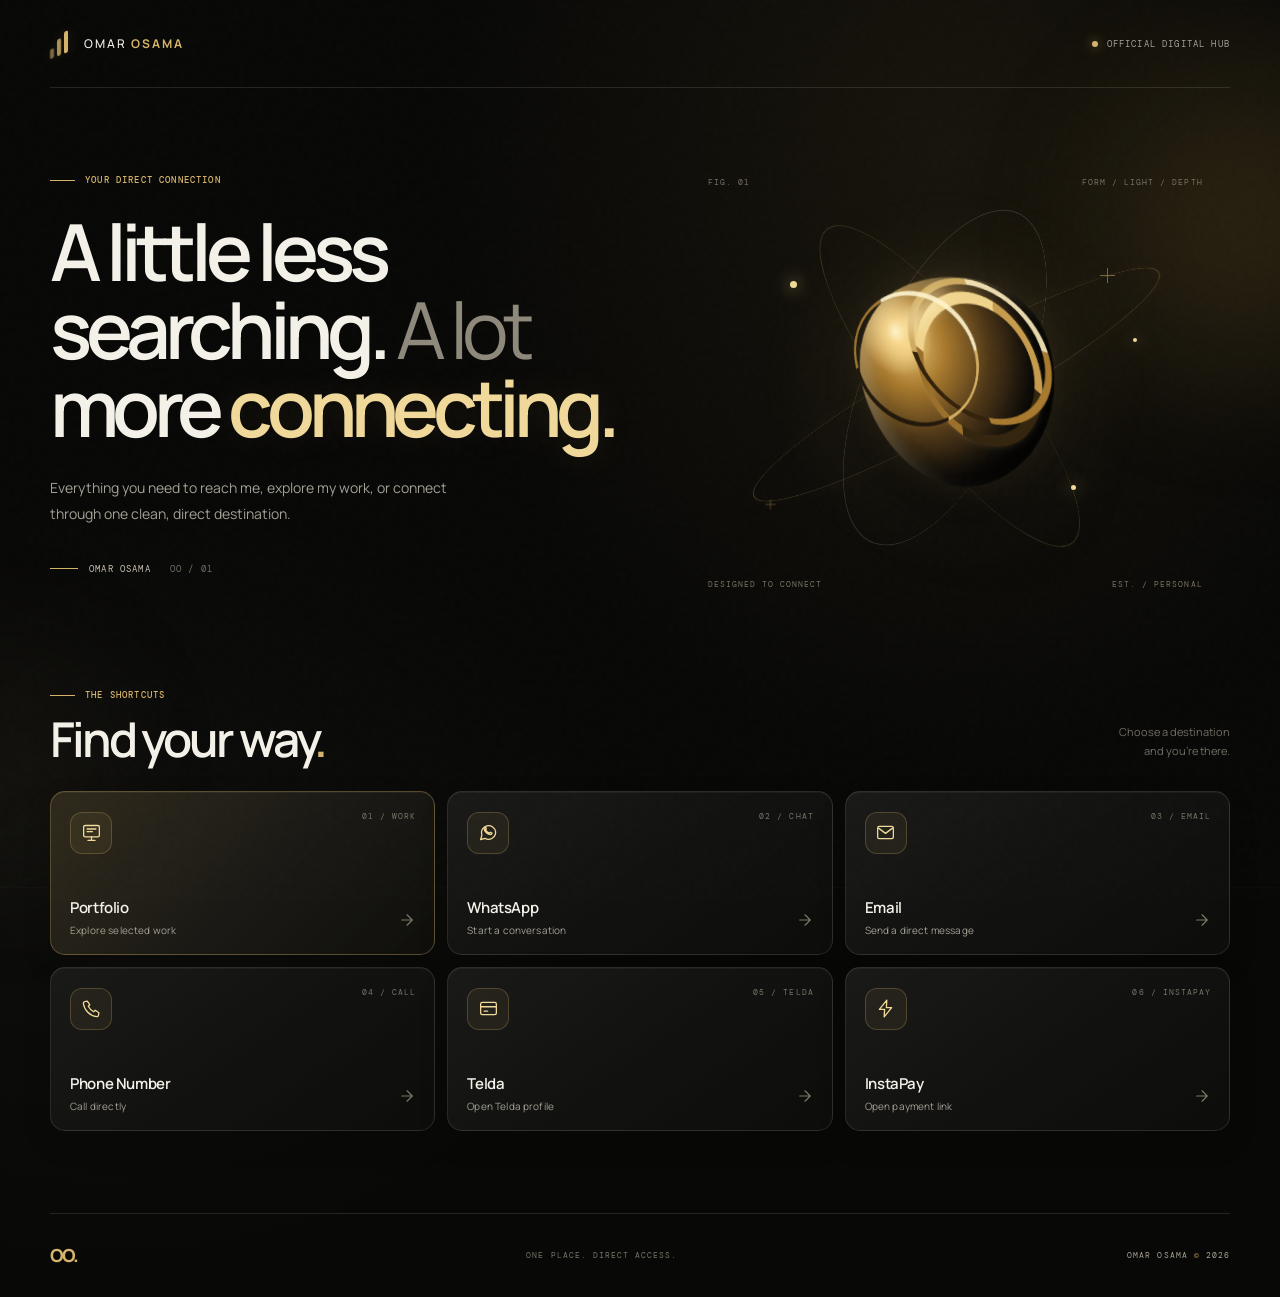
==== commit 881e5ca1: "Add files via upload" ====
--- a/index.html
+++ b/index.html
@@ -1,327 +1,148 @@
 <!doctype html>
-<html lang="en" dir="ltr">
+<html lang="en">
 <head>
   <meta charset="utf-8">
   <meta name="viewport" content="width=device-width, initial-scale=1, viewport-fit=cover">
-  <meta name="theme-color" content="#12110d">
-  <title>MYRIAM &amp; AHMED — Wedding Invitation</title>
-  <meta name="description" content="You are invited to the wedding of Myriam &amp; Ahmed at the Saladin Citadel, Cairo — 31 December 2026, 8:00 PM.">
-
+  <title>Omar Osama — Official Digital Hub</title>
+  <meta name="description" content="The official digital hub of Omar Osama. Explore the portfolio, get in touch, and access payment links.">
+  <meta name="robots" content="index, follow">
+  <meta name="theme-color" content="#080807">
+  <link rel="canonical" href="https://omar-osama-ali.github.io/Link-Hub/">
   <meta property="og:type" content="website">
-  <meta property="og:title" content="MYRIAM &amp; AHMED — Wedding Invitation">
-  <meta property="og:description" content="31 December 2026 · 8:00 PM · Saladin Citadel, Cairo. Open the invitation and RSVP.">
-  <meta property="og:locale" content="en_US">
-  <meta name="twitter:card" content="summary">
-
-  <script>document.documentElement.classList.add('js');</script>
-  <noscript><style>.gate{display:none!important}body.is-locked{overflow:auto!important}</style></noscript>
-
+  <meta property="og:title" content="Omar Osama — Official Digital Hub">
+  <meta property="og:description" content="One place for Omar Osama's portfolio, contact details, and links.">
+  <meta property="og:url" content="https://omar-osama-ali.github.io/Link-Hub/">
   <link rel="preconnect" href="https://fonts.googleapis.com">
   <link rel="preconnect" href="https://fonts.gstatic.com" crossorigin>
-  <link href="https://fonts.googleapis.com/css2?family=Bodoni+Moda:ital,opsz,wght@0,6..96,400..600;1,6..96,400&family=Jost:wght@300;400;500&display=swap" rel="stylesheet">
+  <link href="https://fonts.googleapis.com/css2?family=DM+Mono:wght@400;500&family=Manrope:wght@400;500;600;700;800&display=swap" rel="stylesheet">
   <link rel="stylesheet" href="style.css">
 </head>
-<body class="is-locked">
-  <a class="skip" href="#main">Skip to the invitation</a>
+<body>
+  <div class="ambient ambient-one" aria-hidden="true"></div>
+  <div class="ambient ambient-two" aria-hidden="true"></div>
+  <div class="grid-floor" aria-hidden="true"></div>
+  <div class="noise" aria-hidden="true"></div>
 
-  <!-- Shared clip shape: a pointed Cairene arch (used by the map and photo niches) -->
-  <svg class="defs" width="0" height="0" aria-hidden="true" focusable="false">
-    <defs>
-      <clipPath id="archClip" clipPathUnits="objectBoundingBox">
-        <path d="M0,1 L0,0.46 C0,0.27 0.3,0.1 0.5,0 C0.7,0.1 1,0.27 1,0.46 L1,1 Z"/>
-      </clipPath>
-    </defs>
-  </svg>
+  <main class="site-shell">
+    <header class="topbar">
+      <a class="wordmark" href="#top" aria-label="Omar Osama home">
+        <span class="wordmark-mark" aria-hidden="true"><i></i><i></i><i></i></span>
+        <span>OMAR <b>OSAMA</b></span>
+      </a>
+      <div class="topbar-meta"><span class="live-dot"></span><span>OFFICIAL DIGITAL HUB</span></div>
+    </header>
 
-  <!-- ENTRANCE -->
-  <div class="gate" id="gate" role="dialog" aria-modal="true" aria-labelledby="gateTitle">
-    <div class="gate-half gate-left"></div>
-    <div class="gate-half gate-right"></div>
-
-    <svg class="gate-arch" viewBox="0 0 300 420" preserveAspectRatio="none" aria-hidden="true" focusable="false">
-      <path d="M2,418 L2,196 C2,116 100,40 150,2 C200,40 298,116 298,196 L298,418" />
-      <path d="M12,418 L12,198 C12,126 104,54 150,18 C196,54 288,126 288,198 L288,418" />
-    </svg>
-
-    <div class="gate-content">
-      <p class="bismillah" lang="ar" dir="rtl">بِسْمِ اللهِ الرَّحْمَنِ الرَّحِيمِ</p>
-      <h2 class="gate-names" id="gateTitle">
-        <span>Myriam</span><span class="gate-amp" aria-hidden="true">&amp;</span><span class="sr-only">and</span><span>Ahmed</span>
-      </h2>
-      <p class="gate-line">You are invited</p>
-      <button class="btn btn--ink" id="enterBtn" type="button">Enter invitation</button>
-    </div>
-  </div>
-
-  <button class="music" id="musicBtn" type="button" aria-pressed="false" aria-label="Background music" data-state="off">
-    <span class="eq" aria-hidden="true"><i></i><i></i><i></i><i></i></span>
-    <span class="music-text" id="musicText" aria-hidden="true">Music off</span>
-  </button>
-  <audio id="bgMusic" loop preload="metadata">
-    <source src="assets/song.mp3" type="audio/mpeg">
-  </audio>
-
-  <div class="page" id="page">
-
-    <!-- HERO -->
-    <header class="hero" id="top">
-      <nav class="topbar" aria-label="Invitation sections">
-        <a class="mono" href="#top" aria-label="Myriam and Ahmed, back to top">M&amp;A</a>
-        <ul>
-          <li><a href="#details">Details</a></li>
-          <li><a href="#venue">Venue</a></li>
-          <li><a href="#rsvp">RSVP</a></li>
-        </ul>
-      </nav>
-
-      <div class="hero-inner">
-        <p class="hero-kicker r r1">We are getting married</p>
-        <h1 class="names" id="mainTitle" tabindex="-1">
-          <span class="mask"><span class="r-name n1">Myriam</span></span>
-          <span class="amp r r2" aria-hidden="true">&amp;</span><span class="sr-only">and</span>
-          <span class="mask"><span class="r-name n2">Ahmed</span></span>
-        </h1>
-        <p class="hero-date r r3">
-          <time datetime="2026-12-31T20:00:00+02:00" data-bind="dateLong">31 December 2026</time>
-          <span class="hero-venue">Saladin Citadel, Cairo</span>
-        </p>
-        <div class="hero-actions r r4">
-          <a class="btn btn--gold" href="#rsvp">RSVP</a>
-          <a class="btn btn--line" href="#details">View the invitation</a>
+    <section class="hero" id="top" aria-labelledby="hero-title">
+      <div class="hero-copy">
+        <p class="eyebrow"><span class="eyebrow-line"></span> YOUR DIRECT CONNECTION</p>
+        <h1 id="hero-title">A little less<br>searching. <em>A lot</em><br>more <span class="gold-text">connecting.</span></h1>
+        <p class="hero-description">Everything you need to reach me, explore my work, or connect through one clean, direct destination.</p>
+        <div class="hero-signature">
+          <span class="signature-rule"></span>
+          <span>OMAR OSAMA</span>
+          <span class="signature-index">OO / 01</span>
         </div>
       </div>
 
-      <!-- Citadel skyline: curtain wall, flanking towers, lit gate, distant domes and minarets -->
-      <svg class="skyline" viewBox="0 0 1440 360" preserveAspectRatio="xMidYMax slice" aria-hidden="true" focusable="false">
-        <defs>
-          <linearGradient id="gateGlow" x1="0" y1="0" x2="0" y2="1">
-            <stop offset="0" stop-color="#0d0c09"/>
-            <stop offset="1" stop-color="#c29a52" stop-opacity=".85"/>
-          </linearGradient>
-          <pattern id="merlons" width="36" height="16" patternUnits="userSpaceOnUse">
-            <rect x="7" y="0" width="22" height="16" fill="#15130f"/>
-          </pattern>
-        </defs>
+      <div class="visual-stage" aria-label="Abstract three-dimensional gold sculpture">
+        <div class="stage-label stage-label-top"><span>FIG. 01</span><span>FORM / LIGHT / DEPTH</span></div>
+        <div class="orbit orbit-outer"></div>
+        <div class="orbit orbit-mid"></div>
+        <div class="orbit orbit-inner"></div>
+        <div class="orbital-node node-one"></div>
+        <div class="orbital-node node-two"></div>
+        <div class="orbital-node node-three"></div>
+        <div class="sculpture" id="sculpture">
+          <div class="sculpture-core"></div>
+          <div class="sculpture-band band-one"></div>
+          <div class="sculpture-band band-two"></div>
+          <div class="sculpture-band band-three"></div>
+          <div class="sculpture-highlight"></div>
+        </div>
+        <div class="stage-crosshair crosshair-one"></div>
+        <div class="stage-crosshair crosshair-two"></div>
+        <div class="stage-label stage-label-bottom"><span>DESIGNED TO CONNECT</span><span>EST. / PERSONAL</span></div>
+      </div>
+    </section>
 
-        <!-- distant silhouette -->
-        <g fill="#342b1e">
-          <path d="M628 214 C628 156 684 130 720 128 C756 130 812 156 812 214 Z"/>
-          <rect x="720" y="104" width="2" height="26"/>
-          <circle cx="721" cy="102" r="3.5"/>
-          <path d="M598 232 C598 204 620 192 640 194 L656 232 Z"/>
-          <path d="M842 232 C842 204 820 192 800 194 L784 232 Z"/>
-          <rect x="596" y="212" width="248" height="90"/>
-          <g>
-            <rect x="542" y="86" width="12" height="190"/>
-            <rect x="537" y="132" width="22" height="5"/>
-            <rect x="537" y="168" width="22" height="5"/>
-            <path d="M541 86 L555 86 L548 40 Z"/>
-          </g>
-          <g>
-            <rect x="886" y="86" width="12" height="190"/>
-            <rect x="881" y="132" width="22" height="5"/>
-            <rect x="881" y="168" width="22" height="5"/>
-            <path d="M885 86 L899 86 L892 40 Z"/>
-          </g>
-        </g>
+    <section class="links-section" aria-labelledby="links-heading">
+      <div class="section-heading">
+        <div>
+          <p class="eyebrow"><span class="eyebrow-line"></span> THE SHORTCUTS</p>
+          <h2 id="links-heading">Find your way<span class="heading-period">.</span></h2>
+        </div>
+        <p class="section-note">Choose a destination<br>and you’re there.</p>
+      </div>
 
-        <!-- curtain wall -->
-        <rect x="0" y="262" width="1440" height="110" fill="#15130f"/>
-        <rect x="0" y="246" width="1440" height="16" fill="url(#merlons)"/>
+      <nav class="link-grid" aria-label="Official links">
+        <a class="link-card link-card-featured" href="https://omar-osama-ali.github.io/" target="_blank" rel="noopener noreferrer" data-link-name="portfolio">
+          <span class="card-index">01 / WORK</span>
+          <span class="card-icon" aria-hidden="true">
+            <svg viewBox="0 0 24 24"><rect x="3" y="4" width="18" height="13" rx="1.8"/><path d="M8 21h8M12 17v4M7 8h10M7 11h6"/></svg>
+          </span>
+          <span class="card-copy"><strong>Portfolio</strong><small>Explore selected work</small></span>
+          <span class="card-arrow" aria-hidden="true"><svg viewBox="0 0 24 24"><path d="M5 12h13M12 5l7 7-7 7"/></svg></span>
+          <span class="card-sheen" aria-hidden="true"></span>
+        </a>
 
-        <!-- left tower -->
-        <g fill="#1b1813">
-          <rect x="300" y="190" width="80" height="180"/>
-          <rect x="296" y="172" width="14" height="18"/><rect x="316" y="172" width="14" height="18"/>
-          <rect x="336" y="172" width="14" height="18"/><rect x="356" y="172" width="14" height="18"/>
-          <rect x="376" y="172" width="8" height="18"/>
-        </g>
-        <path d="M333 232 L333 216 A7 7 0 0 1 347 216 L347 232 Z" fill="#d9b46a" opacity=".85"/>
+        <a class="link-card" href="https://wa.me/201200140223" target="_blank" rel="noopener noreferrer" data-link-name="whatsapp">
+          <span class="card-index">02 / CHAT</span>
+          <span class="card-icon" aria-hidden="true">
+            <svg viewBox="0 0 24 24"><path d="M20.2 11.5a8.2 8.2 0 0 1-12.1 7.2L3 20l1.4-4.7a8.2 8.2 0 1 1 15.8-3.8Z"/><path d="M8.5 8.2c.5 2.4 2 3.9 4.4 4.6l1.2-1.1 2 .9c-.2 1.1-1.1 1.8-2.2 1.7-3.5-.4-6.6-3.5-6.9-6.6-.1-1 .6-1.9 1.6-2l.9 2-1 1.1Z"/></svg>
+          </span>
+          <span class="card-copy"><strong>WhatsApp</strong><small>Start a conversation</small></span>
+          <span class="card-arrow" aria-hidden="true"><svg viewBox="0 0 24 24"><path d="M5 12h13M12 5l7 7-7 7"/></svg></span>
+          <span class="card-sheen" aria-hidden="true"></span>
+        </a>
 
-        <!-- right tower -->
-        <g fill="#1b1813">
-          <rect x="1060" y="190" width="80" height="180"/>
-          <rect x="1056" y="172" width="8" height="18"/><rect x="1070" y="172" width="14" height="18"/>
-          <rect x="1090" y="172" width="14" height="18"/><rect x="1110" y="172" width="14" height="18"/>
-          <rect x="1130" y="172" width="14" height="18"/>
-        </g>
-        <path d="M1093 232 L1093 216 A7 7 0 0 1 1107 216 L1107 232 Z" fill="#d9b46a" opacity=".85"/>
+        <a class="link-card" href="mailto:omar.osama2011@yahoo.com" data-link-name="email">
+          <span class="card-index">03 / EMAIL</span>
+          <span class="card-icon" aria-hidden="true">
+            <svg viewBox="0 0 24 24"><rect x="3" y="5" width="18" height="14" rx="2"/><path d="m4 7 8 6 8-6"/></svg>
+          </span>
+          <span class="card-copy"><strong>Email</strong><small>Send a direct message</small></span>
+          <span class="card-arrow" aria-hidden="true"><svg viewBox="0 0 24 24"><path d="M5 12h13M12 5l7 7-7 7"/></svg></span>
+          <span class="card-sheen" aria-hidden="true"></span>
+        </a>
 
-        <!-- central gate -->
-        <path d="M686 372 V306 C686 284 704 270 720 252 C736 270 754 284 754 306 V372 Z" fill="url(#gateGlow)"/>
-        <path d="M680 372 V306 C680 280 702 264 720 242 C738 264 760 280 760 306 V372" fill="none" stroke="#2a251c" stroke-width="6"/>
-      </svg>
-    </header>
+        <a class="link-card" href="tel:+201200140223" data-link-name="phone">
+          <span class="card-index">04 / CALL</span>
+          <span class="card-icon" aria-hidden="true">
+            <svg viewBox="0 0 24 24"><path d="M7.2 3.5 10 7.7 8.3 9.5a14.2 14.2 0 0 0 6.2 6.2l1.8-1.7 4.2 2.8-.6 3a2 2 0 0 1-2.2 1.5A17.8 17.8 0 0 1 2.7 6.3a2 2 0 0 1 1.5-2.2l3-.6Z"/></svg>
+          </span>
+          <span class="card-copy"><strong>Phone Number</strong><small>Call directly</small></span>
+          <span class="card-arrow" aria-hidden="true"><svg viewBox="0 0 24 24"><path d="M5 12h13M12 5l7 7-7 7"/></svg></span>
+          <span class="card-sheen" aria-hidden="true"></span>
+        </a>
 
-    <main id="main">
+        <a class="link-card" href="https://telda.me/omarosama2011" target="_blank" rel="noopener noreferrer" data-link-name="telda">
+          <span class="card-index">05 / TELDA</span>
+          <span class="card-icon" aria-hidden="true">
+            <svg viewBox="0 0 24 24"><rect x="3" y="5" width="18" height="14" rx="2"/><path d="M3 10h18M7 15h4"/></svg>
+          </span>
+          <span class="card-copy"><strong>Telda</strong><small>Open Telda profile</small></span>
+          <span class="card-arrow" aria-hidden="true"><svg viewBox="0 0 24 24"><path d="M5 12h13M12 5l7 7-7 7"/></svg></span>
+          <span class="card-sheen" aria-hidden="true"></span>
+        </a>
 
-      <!-- DETAILS -->
-      <section class="band stone light" id="details" aria-labelledby="detailsTitle">
-        <div class="wrap">
-          <div class="intro">
-            <h2 id="detailsTitle" class="h2">An evening to remember</h2>
-            <p class="lede">We would be honoured to share our joy with you on this special night. Your presence is the greatest gift.</p>
-          </div>
+        <a class="link-card" href="https://ipn.eg/S/omar.osama2011/instapay/8AsH4D" target="_blank" rel="noopener noreferrer" data-link-name="instapay">
+          <span class="card-index">06 / INSTAPAY</span>
+          <span class="card-icon" aria-hidden="true">
+            <svg viewBox="0 0 24 24"><path d="M13.5 2.5 5 13h6l-.5 8.5L19 11h-6l.5-8.5Z"/></svg>
+          </span>
+          <span class="card-copy"><strong>InstaPay</strong><small>Open payment link</small></span>
+          <span class="card-arrow" aria-hidden="true"><svg viewBox="0 0 24 24"><path d="M5 12h13M12 5l7 7-7 7"/></svg></span>
+          <span class="card-sheen" aria-hidden="true"></span>
+        </a>
+      </nav>
+    </section>
 
-          <dl class="facts">
-            <div class="fact">
-              <dt>Date</dt>
-              <dd><span data-bind="dateShort">31 December 2026</span><small data-bind="weekday">Thursday</small></dd>
-            </div>
-            <div class="fact">
-              <dt>Time</dt>
-              <dd><span data-bind="time">8:00 PM</span><small>Cairo time</small></dd>
-            </div>
-            <div class="fact">
-              <dt>Venue</dt>
-              <dd><span>Saladin Citadel</span></dd>
-            </div>
-            <div class="fact">
-              <dt>City</dt>
-              <dd><span>Cairo, Egypt</span></dd>
-            </div>
-          </dl>
-
-          <div class="actions center-row">
-            <button class="btn btn--ink" id="gcalBtn" type="button">Add to Google Calendar</button>
-            <button class="btn btn--line" id="icsBtn" type="button">Download .ics file</button>
-          </div>
-        </div>
-      </section>
-
-      <!-- COUNTDOWN -->
-      <section class="band night-olive on-dark" id="countdown" aria-labelledby="countTitle">
-        <div class="wrap">
-          <h2 id="countTitle" class="h2 center">Until we celebrate</h2>
-          <div class="count" id="count" role="timer" aria-label="Time remaining until the wedding">
-            <div class="count-cell"><span class="num" id="cDays">00</span><span class="unit">Days</span></div>
-            <div class="count-cell"><span class="num" id="cHours">00</span><span class="unit">Hours</span></div>
-            <div class="count-cell"><span class="num" id="cMinutes">00</span><span class="unit">Minutes</span></div>
-            <div class="count-cell"><span class="num" id="cSeconds">00</span><span class="unit">Seconds</span></div>
-          </div>
-          <p class="count-note center" id="countNote" hidden></p>
-        </div>
-      </section>
-
-      <!-- VENUE -->
-      <section class="band stone sand light" id="venue" aria-labelledby="venueTitle">
-        <div class="wrap venue-grid">
-          <div class="venue-copy">
-            <p class="place-kicker">The venue</p>
-            <h2 id="venueTitle" class="h2 venue-name">Saladin Citadel</h2>
-            <p class="venue-city">Cairo, Egypt</p>
-            <p class="lede">In the heart of Cairo, among walls of history and warm evening light, we celebrate the beginning of a new chapter in our story.</p>
-            <div class="actions">
-              <a class="btn btn--ink" id="mapsBtn" href="https://maps.app.goo.gl/uzpyK4hZpvjFcDH76" target="_blank" rel="noopener">Open in Google Maps</a>
-            </div>
-          </div>
-
-          <div class="map-arch">
-            <svg class="arch-frame" viewBox="0 0 300 400" preserveAspectRatio="none" aria-hidden="true" focusable="false">
-              <path d="M1,399 L1,184 C1,112 96,38 150,1 C204,38 299,112 299,184 L299,399" vector-effect="non-scaling-stroke"/>
-            </svg>
-            <div class="map-frame">
-              <iframe title="Map of Saladin Citadel, Cairo" loading="lazy" referrerpolicy="no-referrer-when-downgrade"
-                src="https://www.google.com/maps?q=Saladin%20Citadel%2C%20Cairo&amp;output=embed"></iframe>
-            </div>
-          </div>
-        </div>
-      </section>
-
-      <!-- MOMENTS (photographs are added through WEDDING_CONFIG.photos) -->
-      <section class="band stone light" id="moments" aria-labelledby="momentsTitle">
-        <div class="wrap">
-          <h2 id="momentsTitle" class="h2 center">Moments</h2>
-          <div class="niches" id="niches">
-            <div class="niche" aria-hidden="true"></div>
-            <div class="niche" aria-hidden="true"></div>
-            <div class="niche" aria-hidden="true"></div>
-          </div>
-          <p class="niche-note center" id="nicheNote">Photographs will be shared here.</p>
-        </div>
-      </section>
-
-      <!-- RSVP -->
-      <section class="band night on-dark" id="rsvp" aria-labelledby="rsvpTitle">
-        <div class="wrap narrow">
-          <div class="intro center">
-            <h2 id="rsvpTitle" class="h2">Will you join us?</h2>
-            <p class="lede">Let us know if you can make it. Your reply opens in WhatsApp, ready to send to us.</p>
-          </div>
-
-          <div class="card">
-            <form class="rsvp-form" id="rsvpForm" novalidate>
-              <div class="field">
-                <label class="label" for="fullName">Full name</label>
-                <input class="input" id="fullName" name="name" type="text" autocomplete="name" autocapitalize="words" maxlength="80" aria-describedby="nameError" required>
-                <p class="error" id="nameError" aria-live="polite"></p>
-              </div>
-
-              <div class="field">
-                <span class="label" id="attendLabel">Will you attend?</span>
-                <div class="stage" id="stage">
-                  <div class="choices" role="group" aria-labelledby="attendLabel" aria-describedby="attendError">
-                    <button class="choice choice-yes" id="yesBtn" type="button" aria-pressed="false">Yes, I'll be there</button>
-                    <button class="choice choice-no" id="noBtn" type="button" aria-pressed="false">No, I can't attend</button>
-                  </div>
-                </div>
-                <p class="nudge" id="nudge" aria-live="polite"></p>
-                <p class="error" id="attendError" aria-live="polite"></p>
-              </div>
-
-              <div class="field">
-                <label class="label" for="guests">Number of guests</label>
-                <div class="stepper">
-                  <button type="button" id="guestsMinus" aria-label="One fewer guest">&minus;</button>
-                  <input id="guests" name="guests" type="number" inputmode="numeric" min="1" max="6" step="1" value="1" aria-describedby="guestsHint guestsError">
-                  <button type="button" id="guestsPlus" aria-label="One more guest">+</button>
-                </div>
-                <p class="hint" id="guestsHint">Including yourself.</p>
-                <p class="error" id="guestsError" aria-live="polite"></p>
-              </div>
-
-              <div class="field">
-                <label class="label" for="message">Optional message</label>
-                <textarea class="input" id="message" name="message" rows="3" maxlength="400" placeholder="A few words for the couple"></textarea>
-              </div>
-
-              <button class="btn btn--gold btn--block" type="submit">Send RSVP</button>
-            </form>
-
-            <div class="sent" id="sent" hidden tabindex="-1" aria-live="polite">
-              <h3 class="sent-title" id="sentTitle">Your RSVP is ready in WhatsApp.</h3>
-              <p class="sent-text">Please press <strong>Send</strong> in WhatsApp to confirm your RSVP. Nothing reaches us until you do.</p>
-              <pre class="preview" id="preview"></pre>
-              <div class="actions center-row">
-                <a class="btn btn--gold" id="waLink" href="#" target="_blank" rel="noopener">Open WhatsApp</a>
-                <button class="btn btn--line" id="copyMsgBtn" type="button">Copy message</button>
-                <button class="btn btn--line" id="editBtn" type="button">Edit response</button>
-              </div>
-            </div>
-          </div>
-        </div>
-      </section>
-
-      <!-- SHARE -->
-      <section class="band stone sand light" id="share" aria-labelledby="shareTitle">
-        <div class="wrap narrow center">
-          <h2 id="shareTitle" class="h2">Share the invitation</h2>
-          <p class="lede">Send the link to someone who should be there.</p>
-          <div class="actions center-row">
-            <button class="btn btn--ink" id="shareBtn" type="button">Share invitation</button>
-            <button class="btn btn--line" id="copyBtn" type="button">Copy link</button>
-          </div>
-        </div>
-      </section>
-    </main>
-
-    <footer class="footer on-dark">
-      <p class="footer-names">Myriam &amp; Ahmed</p>
-      <p class="footer-line">With love, 2026</p>
+    <footer class="site-footer">
+      <span class="footer-mark" aria-hidden="true">OO.</span>
+      <span>ONE PLACE. DIRECT ACCESS.</span>
+      <span class="footer-year">OMAR OSAMA <b>©</b> <span id="year">2026</span></span>
     </footer>
-  </div>
-
-  <div class="toast" id="toast" role="status" aria-live="polite"></div>
+  </main>
 
   <script src="script.js"></script>
 </body>
--- a/style.css
+++ b/style.css
@@ -1,337 +1,201 @@
-/* ==========================================================================
-   MYRIAM & AHMED — Saladin Citadel invitation
-   Change the whole look from the tokens below.
-   ========================================================================== */
-:root{
-  --limestone:#d8cbb0;
-  --sandstone:#c9b896;
-  --ivory:#f2ebdb;
-  --charcoal:#26241f;
-  --night:#12110d;
-  --night-olive:#1a1c15;
-  --gold:#a8874a;
-  --gold-light:#cfae68;
-  --olive:#4c5240;
-
-  --ink:#24211c;
-  --ink-soft:#554e3d;
-  --on-dark:#efe7d6;
-  --on-dark-soft:#bdb39d;
-  --rule-light:rgba(60,48,28,.28);
-  --rule-dark:rgba(207,174,104,.32);
-  --err-dark:#f2a58f;
-  --err-light:#8c2f1c;
-
-  --font-display:"Bodoni Moda","Bodoni 72",Didot,"Playfair Display",Georgia,serif;
-  --font-sans:"Jost","Avenir Next","Segoe UI",system-ui,-apple-system,sans-serif;
-  --font-arabic:"Amiri","Noto Naskh Arabic","Geeza Pro","Traditional Arabic",serif;
-
-  --ease:cubic-bezier(.2,.7,.2,1);
-  --maxw:1120px;
-
-  --grain:url("data:image/svg+xml,%3Csvg xmlns='http://www.w3.org/2000/svg' width='220' height='220'%3E%3Cfilter id='n'%3E%3CfeTurbulence type='fractalNoise' baseFrequency='.85' numOctaves='2' stitchTiles='stitch'/%3E%3CfeColorMatrix values='0 0 0 0 .3 0 0 0 0 .24 0 0 0 0 .14 0 0 0 .55 0'/%3E%3C/filter%3E%3Crect width='220' height='220' filter='url(%23n)'/%3E%3C/svg%3E");
-  --courses:repeating-linear-gradient(180deg,transparent 0,transparent 95px,rgba(70,55,30,.075) 95px,rgba(70,55,30,.075) 96px);
-}
-
-*,*::before,*::after{box-sizing:border-box}
-html{-webkit-text-size-adjust:100%;scroll-behavior:smooth;scroll-padding-top:1rem}
-body{
-  margin:0;background:var(--night);color:var(--ink);
-  font-family:var(--font-sans);font-weight:300;font-size:1.0625rem;line-height:1.7;
-  overflow-x:clip;-webkit-font-smoothing:antialiased;
-}
-body.is-locked{overflow:hidden}
-h1,h2,h3,p,dl,dd,ul,figure{margin:0}
-ul{padding:0;list-style:none}
-a{color:inherit}
-img{max-width:100%;display:block}
-[hidden]{display:none!important}
-.sr-only{position:absolute;width:1px;height:1px;margin:-1px;padding:0;overflow:hidden;clip:rect(0 0 0 0);white-space:nowrap;border:0}
-.defs{position:absolute;width:0;height:0;overflow:hidden}
-.skip{position:fixed;left:.75rem;top:.75rem;z-index:300;background:var(--ivory);color:var(--ink);padding:.7rem 1rem;transform:translateY(-250%);transition:transform .2s}
-.skip:focus{transform:none}
-
-:focus-visible{outline:2px solid var(--focus,#7a5f2b);outline-offset:4px}
-.on-dark,.hero,.footer{--focus:#e0c27d}
-
-.wrap{width:min(var(--maxw),100% - 2.5rem);margin-inline:auto}
-.wrap.narrow{width:min(680px,100% - 2.5rem)}
-.center{text-align:center}
-
-/* ---------- surfaces ---------- */
-.band{position:relative;padding:clamp(4.5rem,11vw,8rem) 0}
-.light{background:var(--ivory);color:var(--ink)}
-.light.sand{background:var(--limestone)}
-.night{background:var(--night)}
-.night-olive{background:var(--night-olive)}
-.on-dark{color:var(--on-dark)}
-.stone{isolation:isolate}
-.stone::before{content:"";position:absolute;inset:0;z-index:-1;pointer-events:none;background:var(--courses),var(--grain);opacity:.55}
-
-/* ---------- type ---------- */
-.h2{font-family:var(--font-display);font-weight:400;font-size:clamp(2rem,6.2vw,3.5rem);line-height:1.08;letter-spacing:-.005em}
-.lede{font-size:1.0625rem;max-width:34rem;color:var(--ink-soft)}
-.on-dark .lede{color:var(--on-dark-soft)}
-.intro{margin-bottom:clamp(2.5rem,6vw,4rem)}
-.intro .lede{margin-top:1.1rem}
-.intro.center .lede,.center .lede{margin-inline:auto}
-.intro:not(.center){max-width:40rem}
-
-/* ---------- buttons (rectangular, architectural) ---------- */
-.btn{
-  display:inline-flex;align-items:center;justify-content:center;min-height:3.1rem;
-  padding:.85rem 1.7rem;border:1px solid currentColor;border-radius:0;background:transparent;color:inherit;
-  font:500 .76rem/1.2 var(--font-sans);letter-spacing:.2em;text-transform:uppercase;text-decoration:none;text-align:center;
-  cursor:pointer;touch-action:manipulation;transition:background-color .25s,color .25s,outline-offset .2s;
-}
-.btn:hover{outline:1px solid var(--gold);outline-offset:4px}
-.btn--ink{background:var(--ink);border-color:var(--ink);color:var(--ivory)}
-.btn--ink:hover{background:var(--charcoal)}
-.btn--gold{background:var(--gold-light);border-color:var(--gold-light);color:var(--night)}
-.btn--gold:hover{background:#dcbd7c;outline-color:var(--gold-light)}
-.btn--line{color:inherit}
-.light .btn--line:hover{background:var(--ink);color:var(--ivory)}
-.on-dark .btn--line:hover,.hero .btn--line:hover{background:var(--on-dark);color:var(--night);outline-color:var(--gold-light)}
-.btn--block{width:100%}
-.actions{display:flex;flex-wrap:wrap;gap:1rem;margin-top:2.5rem}
-.actions.center-row{justify-content:center}
-
-/* ==========================================================================
-   ENTRANCE
-   ========================================================================== */
-.gate{position:fixed;inset:0;z-index:100;display:grid;place-items:center;color:var(--ink);overflow:hidden;height:100vh;height:100dvh}
-.gate-half{
-  position:absolute;top:0;bottom:0;width:50.1%;background:var(--limestone);
-  transition:transform 1.15s cubic-bezier(.76,0,.24,1);
-}
-.gate-half::before{content:"";position:absolute;inset:0;background:var(--courses),var(--grain);opacity:.6}
-.gate-left{left:0;border-right:1px solid rgba(168,135,74,.55);box-shadow:0 0 60px rgba(0,0,0,.28)}
-.gate-right{right:0;border-left:1px solid rgba(168,135,74,.55);box-shadow:0 0 60px rgba(0,0,0,.28)}
-.gate.is-open .gate-left{transform:translateX(-101%)}
-.gate.is-open .gate-right{transform:translateX(101%)}
-
-.gate-arch{
-  position:absolute;left:50%;top:50%;transform:translate(-50%,-50%);
-  width:min(88vw,25rem,calc(82dvh * .714));aspect-ratio:300/420;height:auto;
-  fill:none;stroke:var(--gold);stroke-width:1;opacity:.85;transition:opacity .4s;
-}
-.gate-arch path{vector-effect:non-scaling-stroke}
-.gate-content{
-  position:relative;z-index:2;display:flex;flex-direction:column;align-items:center;text-align:center;
-  width:min(76vw,19rem);padding-top:clamp(1.5rem,7dvh,3.5rem);transition:opacity .4s;
-}
-.bismillah{font-family:var(--font-arabic);font-size:1.25rem;line-height:1.6;color:var(--olive);margin-bottom:1rem;opacity:.9}
-.gate-names{
-  font-family:var(--font-display);font-weight:400;text-transform:uppercase;letter-spacing:.08em;
-  font-size:clamp(2rem,9.5vw,3rem);line-height:1.02;display:flex;flex-direction:column;align-items:center;
-}
-.gate-amp{font-style:italic;text-transform:none;letter-spacing:0;font-size:.55em;color:var(--gold);margin:.1em 0}
-.gate-line{margin:1.2rem 0 1.6rem;font-size:.72rem;letter-spacing:.34em;text-transform:uppercase;color:var(--ink-soft);padding-left:.34em}
-.gate.is-leaving .gate-content,.gate.is-leaving .gate-arch{opacity:0}
-.gate .btn{padding-inline:1.3rem}
-
-/* ==========================================================================
-   HERO
-   ========================================================================== */
-.hero{
-  position:relative;min-height:100vh;min-height:100svh;display:grid;place-items:center;overflow:hidden;
-  padding:5rem 1.25rem 0;color:var(--on-dark);
+@import url('https://fonts.googleapis.com/css2?family=DM+Mono:wght@400;500&family=Manrope:wght@400;500;600;700;800&display=swap');
+
+:root {
+  color-scheme: dark;
+  --bg: #080807;
+  --surface: #11110f;
+  --surface-2: #171713;
+  --white: #f4f1e9;
+  --muted: #a4a095;
+  --dim: #716e64;
+  --gold: #d6b46a;
+  --gold-bright: #f0d99a;
+  --line: rgba(245, 237, 213, .12);
+  --line-gold: rgba(214, 180, 106, .32);
+  --mono: "DM Mono", "SFMono-Regular", Consolas, monospace;
+  --sans: "Manrope", -apple-system, BlinkMacSystemFont, "Segoe UI", sans-serif;
+  --ease: cubic-bezier(.2,.75,.25,1);
+}
+
+*, *::before, *::after { box-sizing: border-box; }
+html { scroll-behavior: smooth; background: var(--bg); }
+body {
+  margin: 0;
+  min-height: 100vh;
+  overflow-x: hidden;
+  color: var(--white);
   background:
-    radial-gradient(70% 38% at 50% 100%,rgba(207,174,104,.30),transparent 72%),
-    linear-gradient(180deg,#0d0c09 0%,#16130f 52%,#2a2216 100%);
-}
-.topbar{position:absolute;top:0;left:0;right:0;z-index:3;display:flex;justify-content:space-between;align-items:center;padding:1.25rem clamp(1.25rem,4vw,3rem)}
-.mono{font-family:var(--font-display);font-size:1.15rem;letter-spacing:.14em;text-decoration:none;color:var(--gold-light)}
-.topbar ul{display:flex;gap:clamp(1rem,3vw,2.2rem)}
-.topbar li a{display:inline-block;padding:.5rem .1rem;font-size:.7rem;letter-spacing:.22em;text-transform:uppercase;text-decoration:none;color:var(--on-dark-soft);transition:color .2s}
-.topbar li a:hover{color:var(--on-dark)}
-
-.hero-inner{position:relative;z-index:2;text-align:center;padding-bottom:clamp(6rem,23vh,15rem);width:100%}
-.hero-kicker{font-size:.76rem;letter-spacing:.38em;text-transform:uppercase;color:var(--gold-light);padding-left:.38em}
-.names{
-  font-family:var(--font-display);font-weight:400;text-transform:uppercase;letter-spacing:.05em;line-height:.96;
-  font-size:clamp(3.2rem,min(16vw,14.5vh),9.5rem);margin:.35em 0 .3em;
-}
-.names:focus{outline:none}
-.mask{display:block;overflow:hidden;padding:.04em .05em}
-.r-name{display:block}
-.amp{display:block;font-style:italic;font-size:.4em;line-height:1;color:var(--gold-light);text-transform:none;letter-spacing:0;margin:.05em 0 .12em}
-.hero-date{display:flex;flex-direction:column;align-items:center;gap:.35rem;font-size:.95rem;letter-spacing:.3em;text-transform:uppercase;padding-left:.3em}
-.hero-venue{font-size:.8rem;letter-spacing:.26em;color:var(--on-dark-soft)}
-.hero-actions{display:flex;flex-wrap:wrap;gap:1rem;justify-content:center;margin-top:2.2rem}
-.hero .btn--gold:hover{outline-color:var(--gold-light)}
-
-.skyline{position:absolute;left:0;bottom:-1px;width:100%;height:clamp(190px,34vh,380px);z-index:1;display:block}
-
-/* single orchestrated reveal after the gate opens */
-.js .r{opacity:0;transform:translateY(.8rem)}
-.js .r-name{transform:translateY(108%)}
-.is-revealed .r{opacity:1;transform:none;transition:opacity .9s var(--ease),transform .9s var(--ease)}
-.is-revealed .r1{transition-delay:.55s}
-.is-revealed .r2{transition-delay:1.05s}
-.is-revealed .r3{transition-delay:1.25s}
-.is-revealed .r4{transition-delay:1.45s}
-.is-revealed .r-name{transform:none;transition:transform 1.1s cubic-bezier(.16,.8,.2,1)}
-.is-revealed .n1{transition-delay:.7s}
-.is-revealed .n2{transition-delay:.9s}
-
-/* ==========================================================================
-   DETAILS
-   ========================================================================== */
-.facts{display:grid;grid-template-columns:repeat(4,1fr);border-block:1px solid var(--rule-light)}
-.fact{padding:2.1rem 1.2rem 2.2rem;border-left:1px solid var(--rule-light);text-align:center}
-.fact:first-child{border-left:0}
-.fact dt{font-size:.7rem;letter-spacing:.3em;text-transform:uppercase;color:var(--olive);margin-bottom:.8rem;padding-left:.3em}
-.fact dd{display:flex;flex-direction:column;gap:.2rem}
-.fact dd span{font-family:var(--font-display);font-size:clamp(1.35rem,3vw,1.85rem);line-height:1.2}
-.fact small{font-size:.85rem;color:var(--ink-soft)}
-
-/* ==========================================================================
-   COUNTDOWN
-   ========================================================================== */
-.count{display:grid;grid-template-columns:repeat(4,1fr);margin-top:clamp(2.5rem,6vw,4rem);border-block:1px solid var(--rule-dark)}
-.count-cell{display:flex;flex-direction:column;align-items:center;padding:clamp(1.6rem,4vw,2.8rem) .4rem;border-left:1px solid var(--rule-dark)}
-.count-cell:first-child{border-left:0}
-.num{font-family:var(--font-display);font-weight:400;font-size:clamp(2.3rem,10.5vw,5.6rem);line-height:1;font-variant-numeric:lining-nums tabular-nums;letter-spacing:.01em}
-.unit{margin-top:.9rem;font-size:.68rem;letter-spacing:.3em;text-transform:uppercase;color:var(--on-dark-soft);padding-left:.3em}
-.count-note{margin-top:1.6rem;color:var(--gold-light);font-family:var(--font-display);font-size:1.3rem}
-
-/* ==========================================================================
-   VENUE
-   ========================================================================== */
-.venue-grid{display:grid;grid-template-columns:1.05fr .95fr;gap:clamp(2.5rem,7vw,6rem);align-items:center}
-.place-kicker{font-size:.72rem;letter-spacing:.3em;text-transform:uppercase;color:var(--olive);margin-bottom:1rem}
-.venue-name{font-size:clamp(2.4rem,7.4vw,4.4rem)}
-.venue-city{margin:.6rem 0 1.6rem;font-size:.82rem;letter-spacing:.3em;text-transform:uppercase;color:var(--ink-soft)}
-.map-arch{position:relative;width:min(100%,25rem);margin-inline:auto;padding:12px 12px 0}
-.arch-frame{position:absolute;inset:0;width:100%;height:100%;fill:none;stroke:var(--gold);stroke-width:1;pointer-events:none}
-.map-frame{aspect-ratio:300/400;clip-path:url(#archClip);background:var(--sandstone)}
-.map-frame iframe{width:100%;height:100%;border:0;display:block;filter:sepia(.35) saturate(.8) contrast(.98)}
-
-/* ==========================================================================
-   MOMENTS
-   ========================================================================== */
-.niches{display:grid;grid-template-columns:repeat(3,1fr);gap:clamp(.6rem,3vw,2rem);margin-top:clamp(2rem,5vw,3.2rem);max-width:56rem;margin-inline:auto}
-.niche{aspect-ratio:300/420;clip-path:url(#archClip);background:linear-gradient(180deg,#cdbf9f,#e3d8c0);box-shadow:inset 0 0 0 1px rgba(168,135,74,.4)}
-.niche img{width:100%;height:100%;object-fit:cover}
-.niche-note{margin-top:1.8rem;font-size:.9rem;color:var(--ink-soft)}
-
-/* ==========================================================================
-   RSVP
-   ========================================================================== */
-.card{position:relative;border:1px solid var(--rule-dark);padding:clamp(1.5rem,5vw,3rem);background:rgba(255,255,255,.02)}
-.card::before{content:"";position:absolute;inset:6px;border:1px solid rgba(207,174,104,.14);pointer-events:none}
-.field{margin-bottom:2rem}
-.label{display:block;font-size:.72rem;letter-spacing:.22em;text-transform:uppercase;color:var(--on-dark-soft);margin-bottom:.4rem}
-.input{
-  width:100%;display:block;background:transparent;border:0;border-bottom:1px solid rgba(239,231,214,.5);border-radius:0;
-  color:var(--on-dark);font:300 1.05rem/1.5 var(--font-sans);padding:.7rem 0;transition:border-color .2s,box-shadow .2s;
-}
-textarea.input{resize:vertical;min-height:5.5rem}
-.input::placeholder{color:rgba(189,179,157,.7)}
-.input:focus{outline:none;border-bottom-color:var(--gold-light);box-shadow:0 1px 0 var(--gold-light)}
-.input[aria-invalid="true"]{border-bottom-color:var(--err-dark);box-shadow:0 1px 0 var(--err-dark)}
-.error{min-height:0;margin-top:.5rem;font-size:.9rem;color:var(--err-dark)}
-.error:empty{display:none}
-.hint{margin-top:.5rem;font-size:.85rem;color:var(--on-dark-soft)}
-.nudge{min-height:1.4rem;margin-top:.5rem;font-family:var(--font-display);font-style:italic;font-size:1rem;color:var(--gold-light)}
-
-.stage{position:relative;min-height:14rem;padding:.25rem 0}
-.choices{display:flex;flex-direction:column;align-items:flex-start;gap:1rem}
-.choice{
-  position:relative;min-height:3.3rem;width:min(100%,15.5rem);padding:.8rem 1.2rem;border:1px solid rgba(239,231,214,.55);border-radius:0;
-  background:transparent;color:var(--on-dark);font:500 .74rem/1.2 var(--font-sans);letter-spacing:.16em;text-transform:uppercase;
-  cursor:pointer;touch-action:manipulation;-webkit-tap-highlight-color:transparent;transition:background-color .2s,color .2s,border-color .2s;
-}
-.choice:hover{border-color:var(--gold-light)}
-.choice[aria-pressed="true"]{background:var(--gold-light);border-color:var(--gold-light);color:var(--night)}
-.choice-no{transition:transform .28s var(--ease),background-color .2s,color .2s,border-color .2s;will-change:transform}
-.field.has-error .choice{border-color:var(--err-dark)}
-
-.stepper{display:inline-flex;align-items:stretch;border:1px solid rgba(239,231,214,.5)}
-.stepper button{width:3.1rem;min-height:3.1rem;background:transparent;border:0;color:var(--on-dark);font:300 1.4rem/1 var(--font-sans);cursor:pointer;touch-action:manipulation}
-.stepper button:hover:not(:disabled){background:rgba(239,231,214,.1)}
-.stepper button:disabled,.stepper input:disabled{opacity:.4;cursor:not-allowed}
-.stepper input{width:3.6rem;text-align:center;background:transparent;border:0;border-inline:1px solid rgba(239,231,214,.5);color:var(--on-dark);font:400 1.15rem var(--font-sans);-moz-appearance:textfield;appearance:textfield;border-radius:0}
-.stepper input::-webkit-outer-spin-button,.stepper input::-webkit-inner-spin-button{-webkit-appearance:none;margin:0}
-.stepper input[aria-invalid="true"]{color:var(--err-dark)}
-
-.sent{text-align:center;padding:.5rem 0}
-.sent:focus{outline:none}
-.sent-title{font-family:var(--font-display);font-weight:400;font-size:clamp(1.6rem,5vw,2.2rem);line-height:1.2}
-.sent-text{margin:1rem auto 0;max-width:28rem;color:var(--on-dark-soft)}
-.sent-text strong{font-weight:500;color:var(--on-dark)}
-.preview{margin:1.6rem 0 0;padding:1.1rem 1.2rem;border:1px solid var(--rule-dark);text-align:left;white-space:pre-wrap;word-break:break-word;font:300 .95rem/1.6 var(--font-sans);color:var(--on-dark)}
-.sent .actions{margin-top:1.8rem}
-
-/* ==========================================================================
-   FOOTER, MUSIC, TOAST
-   ========================================================================== */
-.footer{background:var(--night);text-align:center;padding:3.5rem 1.25rem calc(5rem + env(safe-area-inset-bottom));border-top:1px solid var(--rule-dark)}
-.footer-names{font-family:var(--font-display);text-transform:uppercase;letter-spacing:.14em;font-size:1.4rem}
-.footer-line{margin-top:.5rem;font-size:.75rem;letter-spacing:.3em;text-transform:uppercase;color:var(--on-dark-soft)}
-
-.music{
-  position:fixed;z-index:60;right:max(1rem,env(safe-area-inset-right));bottom:max(1rem,env(safe-area-inset-bottom));
-  display:inline-flex;align-items:center;gap:.7rem;min-height:2.75rem;padding:.4rem .9rem;
-  background:rgba(18,17,13,.88);color:var(--on-dark);border:1px solid rgba(207,174,104,.6);border-radius:0;
-  font:400 .66rem/1 var(--font-sans);letter-spacing:.18em;text-transform:uppercase;cursor:pointer;touch-action:manipulation;
-  --focus:#e0c27d;-webkit-backdrop-filter:blur(6px);backdrop-filter:blur(6px);
-}
-.js body.is-locked .music{visibility:hidden}
-.eq{display:inline-flex;align-items:flex-end;gap:2px;height:14px}
-.eq i{display:block;width:2px;height:4px;background:var(--gold-light);transform-origin:bottom}
-.music[data-state="on"] .eq i{height:14px;animation:eq 1.1s ease-in-out infinite}
-.music[data-state="on"] .eq i:nth-child(2){animation-delay:-.4s}
-.music[data-state="on"] .eq i:nth-child(3){animation-delay:-.8s}
-.music[data-state="on"] .eq i:nth-child(4){animation-delay:-.2s}
-.music[data-state="off"] .eq{position:relative}
-.music[data-state="off"] .eq::after{content:"";position:absolute;left:-2px;right:-2px;top:50%;height:1px;background:var(--on-dark);transform:rotate(-35deg)}
-@keyframes eq{0%,100%{transform:scaleY(.25)}50%{transform:scaleY(1)}}
-
-.toast{
-  position:fixed;z-index:90;left:50%;bottom:calc(4.5rem + env(safe-area-inset-bottom));transform:translate(-50%,.6rem);
-  max-width:min(90vw,24rem);padding:.75rem 1.2rem;background:var(--ivory);color:var(--ink);font-size:.9rem;text-align:center;
-  opacity:0;pointer-events:none;transition:opacity .25s,transform .25s;border:1px solid var(--gold);
-}
-.toast.show{opacity:1;transform:translate(-50%,0)}
-
-/* ==========================================================================
-   RESPONSIVE
-   ========================================================================== */
-@media (min-width:600px){
-  .stage{min-height:9.5rem}
-  .choices{flex-direction:row;flex-wrap:wrap;align-items:flex-start}
-  .choice{width:auto;min-width:14rem}
-}
-@media (max-width:860px){
-  .venue-grid{grid-template-columns:1fr}
-  .venue-copy{text-align:center}
-  .venue-copy .lede{margin-inline:auto}
-  .venue-copy .actions{justify-content:center}
-  .map-arch{order:2}
-}
-@media (max-width:760px){
-  .facts{grid-template-columns:1fr 1fr}
-  .fact:nth-child(3){border-left:0}
-  .fact:nth-child(n+3){border-top:1px solid var(--rule-light)}
-}
-@media (max-width:420px){
-  .topbar li a{letter-spacing:.14em}
-  .count-cell{padding-inline:.1rem}
-  .unit{letter-spacing:.14em;font-size:.6rem;padding-left:.14em}
-  .hero-date{letter-spacing:.22em}
-  .music-text{display:none}
-  .music{padding-inline:.8rem}
-  .music[data-state]::after{content:attr(data-state);font-size:.6rem;letter-spacing:.14em;text-transform:uppercase}
-}
-@media (max-height:560px) and (orientation:landscape){
-  .hero-inner{padding-bottom:7rem}
-  .names{font-size:clamp(2.6rem,9vw,5rem)}
-}
-
-@media (prefers-reduced-motion:reduce){
-  html{scroll-behavior:auto}
-  *,*::before,*::after{animation-duration:.01ms!important;animation-iteration-count:1!important;transition-duration:.01ms!important;transition-delay:0s!important}
-  .js .r,.js .r-name{opacity:1;transform:none}
-}
+    radial-gradient(ellipse at 74% 12%, rgba(185, 145, 61, .09), transparent 32rem),
+    radial-gradient(ellipse at 8% 68%, rgba(255,255,255,.025), transparent 34rem),
+    var(--bg);
+  font-family: var(--sans);
+  -webkit-font-smoothing: antialiased;
+  text-rendering: optimizeLegibility;
+}
+a { color: inherit; }
+.ambient { position: fixed; z-index: 0; pointer-events: none; filter: blur(75px); border-radius: 50%; opacity: .16; }
+.ambient-one { width: 19rem; height: 19rem; top: 8%; right: -8rem; background: #b38b3e; }
+.ambient-two { width: 15rem; height: 15rem; bottom: 2%; left: -8rem; background: #7d6a3c; opacity: .08; }
+.grid-floor {
+  position: fixed; inset: auto 0 0; height: 44vh; pointer-events: none; z-index: 0; opacity: .12;
+  background-image: linear-gradient(rgba(214,180,106,.22) 1px, transparent 1px), linear-gradient(90deg, rgba(214,180,106,.22) 1px, transparent 1px);
+  background-size: 54px 54px;
+  transform: perspective(400px) rotateX(62deg) scale(1.6); transform-origin: bottom center;
+  mask-image: linear-gradient(to top, black, transparent 85%);
+}
+.noise { position: fixed; inset: 0; z-index: 10; pointer-events: none; opacity: .025; background-image: url("data:image/svg+xml,%3Csvg viewBox='0 0 180 180' xmlns='http://www.w3.org/2000/svg'%3E%3Cfilter id='n'%3E%3CfeTurbulence type='fractalNoise' baseFrequency='.85' numOctaves='3' stitchTiles='stitch'/%3E%3C/filter%3E%3Crect width='100%25' height='100%25' filter='url(%23n)' opacity='.7'/%3E%3C/svg%3E"); }
+.site-shell { width: min(1180px, calc(100% - 72px)); margin: 0 auto; position: relative; z-index: 1; }
+.topbar { height: 88px; display: flex; align-items: center; justify-content: space-between; border-bottom: 1px solid var(--line); }
+.wordmark { display: inline-flex; align-items: center; gap: 12px; text-decoration: none; font-size: 12px; letter-spacing: .17em; font-weight: 500; }
+.wordmark b { color: var(--gold); font-weight: 700; }
+.wordmark-mark { width: 22px; height: 22px; display: flex; align-items: end; gap: 3px; transform: skewY(-22deg); }
+.wordmark-mark i { display: block; width: 4px; background: var(--gold); border-radius: 2px; box-shadow: 0 0 12px rgba(214,180,106,.2); }
+.wordmark-mark i:nth-child(1) { height: 10px; opacity: .55; }
+.wordmark-mark i:nth-child(2) { height: 17px; opacity: .8; }
+.wordmark-mark i:nth-child(3) { height: 22px; }
+.topbar-meta, .eyebrow, .stage-label, .hero-signature, .card-index, .site-footer {
+  font-family: var(--mono); text-transform: uppercase; letter-spacing: .13em;
+}
+.topbar-meta { display: flex; align-items: center; gap: 9px; color: var(--muted); font-size: 9px; }
+.live-dot { width: 6px; height: 6px; border-radius: 50%; background: var(--gold); box-shadow: 0 0 12px rgba(214,180,106,.7); }
+
+.hero { min-height: 560px; padding: 76px 0 62px; display: grid; grid-template-columns: 1.04fr .96fr; align-items: center; gap: 34px; }
+.hero-copy { position: relative; z-index: 2; padding: 0 0 14px; animation: rise-in .85s var(--ease) both; }
+.eyebrow { display: flex; align-items: center; gap: 10px; color: var(--gold); font-size: 9px; font-weight: 500; margin: 0 0 27px; }
+.eyebrow-line { display: inline-block; width: 25px; height: 1px; background: var(--gold); }
+h1 { font-size: clamp(3.25rem, 6.15vw, 5.7rem); line-height: .99; letter-spacing: -.075em; font-weight: 600; margin: 0; max-width: 680px; }
+h1 em { font-style: normal; color: #8e897b; font-weight: 400; }
+.gold-text { color: var(--gold-bright); text-shadow: 0 0 34px rgba(214,180,106,.12); }
+.hero-description { max-width: 410px; margin: 28px 0 35px; color: var(--muted); font-size: 14px; line-height: 1.9; }
+.hero-signature { display: flex; align-items: center; gap: 11px; color: #c9c2b0; font-size: 9px; }
+.signature-rule { width: 28px; height: 1px; background: var(--gold); }
+.signature-index { color: var(--dim); margin-left: 8px; }
+
+.visual-stage { height: 435px; min-width: 0; position: relative; display: grid; place-items: center; perspective: 900px; isolation: isolate; animation: stage-in 1.1s var(--ease) both; }
+.visual-stage::before { content: ""; position: absolute; width: 70%; aspect-ratio: 1; border-radius: 50%; background: radial-gradient(circle, rgba(214,180,106,.15), rgba(214,180,106,.035) 42%, transparent 70%); filter: blur(10px); }
+.stage-label { position: absolute; z-index: 4; left: 5%; right: 5%; display: flex; justify-content: space-between; font-size: 8px; color: #777163; }
+.stage-label-top { top: 13px; }
+.stage-label-bottom { bottom: 10px; }
+.orbit { position: absolute; left: 50%; top: 50%; border: 1px solid rgba(214,180,106,.28); border-radius: 50%; transform-style: preserve-3d; pointer-events: none; }
+.orbit-outer { width: 84%; height: 38%; transform: translate(-50%,-50%) rotate(-29deg) rotateX(64deg); box-shadow: 0 0 30px rgba(214,180,106,.035); }
+.orbit-mid { width: 72%; height: 56%; transform: translate(-50%,-50%) rotate(52deg) rotateX(64deg); border-color: rgba(214,180,106,.22); }
+.orbit-inner { width: 55%; height: 82%; transform: translate(-50%,-50%) rotate(24deg) rotateY(60deg); border-color: rgba(255,255,255,.12); }
+.sculpture { width: clamp(190px, 25vw, 290px); aspect-ratio: 1; position: relative; transform-style: preserve-3d; transform: rotateX(-13deg) rotateY(-25deg); transition: transform .45s var(--ease); z-index: 2; filter: drop-shadow(0 38px 32px rgba(0,0,0,.58)); }
+.sculpture-core {
+  position: absolute; inset: 13%; border-radius: 43% 57% 55% 45% / 45% 43% 57% 55%;
+  background:
+    radial-gradient(ellipse at 28% 19%, rgba(255,246,208,.98) 0, rgba(255,225,151,.82) 5%, transparent 19%),
+    radial-gradient(ellipse at 32% 27%, #e7c477 0, #a8792d 20%, #4b3517 44%, #17130d 66%, #050505 79%);
+  box-shadow: inset -20px -23px 35px rgba(0,0,0,.8), inset 9px 8px 19px rgba(255,242,195,.35), 0 0 42px rgba(214,180,106,.12);
+  transform: translateZ(22px) rotateZ(-20deg);
+}
+.sculpture-band { position: absolute; inset: 22% 4%; border: 13px solid transparent; border-radius: 50%; transform-style: preserve-3d; }
+.band-one { border-top-color: #f0d48d; border-left-color: #9b702b; border-bottom-color: #34250f; border-right-color: #c79c4d; transform: rotate(-31deg) rotateY(62deg) translateZ(32px); box-shadow: 0 0 9px rgba(240,217,154,.13); }
+.band-two { inset: 9% 21%; border-width: 8px; border-top-color: rgba(255,239,190,.9); border-right-color: #a87a2f; border-bottom-color: #33220c; border-left-color: #cda95e; transform: rotate(37deg) rotateX(58deg) translateZ(48px); }
+.band-three { inset: 26% -1%; border-width: 5px; border-top-color: rgba(255,245,209,.9); border-left-color: #9c752e; border-bottom-color: #21180b; border-right-color: #d2ae61; transform: rotate(22deg) rotateY(-61deg) translateZ(56px); }
+.sculpture-highlight { position: absolute; width: 24%; height: 5%; top: 24%; left: 25%; background: #fff0bd; border-radius: 50%; filter: blur(8px); transform: rotate(-43deg) translateZ(70px); opacity: .7; }
+.orbital-node { position: absolute; z-index: 3; width: 7px; height: 7px; border-radius: 50%; background: var(--gold-bright); box-shadow: 0 0 16px rgba(240,217,154,.9); }
+.node-one { top: 27%; left: 20%; }
+.node-two { right: 17%; top: 40%; width: 4px; height: 4px; }
+.node-three { bottom: 25%; right: 28%; width: 5px; height: 5px; }
+.stage-crosshair { position: absolute; width: 15px; height: 15px; opacity: .5; }
+.stage-crosshair::before, .stage-crosshair::after { content: ""; position: absolute; background: var(--gold); }
+.stage-crosshair::before { width: 15px; height: 1px; top: 7px; }
+.stage-crosshair::after { height: 15px; width: 1px; left: 7px; }
+.crosshair-one { top: 24%; right: 21%; }
+.crosshair-two { bottom: 20%; left: 15%; transform: scale(.65); }
+
+.links-section { padding: 28px 0 82px; }
+.section-heading { display: flex; align-items: end; justify-content: space-between; gap: 24px; margin-bottom: 26px; }
+.section-heading .eyebrow { margin-bottom: 12px; }
+h2 { font-size: clamp(2rem, 3.8vw, 3rem); letter-spacing: -.065em; line-height: 1.08; margin: 0; font-weight: 600; }
+.heading-period { color: var(--gold); }
+.section-note { color: var(--dim); font-size: 11px; line-height: 1.7; text-align: right; margin: 0 0 4px; }
+.link-grid { display: grid; grid-template-columns: repeat(3, minmax(0, 1fr)); gap: 12px; }
+.link-card {
+  min-height: 164px; position: relative; overflow: hidden; display: flex; flex-direction: column; align-items: flex-start;
+  padding: 20px 19px 17px; text-decoration: none; border: 1px solid var(--line); border-radius: 15px;
+  background: linear-gradient(145deg, rgba(255,255,255,.045), rgba(255,255,255,.012) 42%, rgba(0,0,0,.2)), #10100e;
+  box-shadow: inset 0 1px 0 rgba(255,255,255,.045), 0 12px 30px rgba(0,0,0,.12);
+  transition: transform .28s var(--ease), border-color .28s ease, background .28s ease, box-shadow .28s ease;
+  transform-style: preserve-3d; isolation: isolate; -webkit-tap-highlight-color: transparent;
+}
+.link-card::before { content: ""; position: absolute; inset: 0; opacity: 0; background: radial-gradient(circle at var(--mx, 50%) var(--my, 0%), rgba(214,180,106,.13), transparent 58%); transition: opacity .25s ease; z-index: -1; }
+.link-card:hover { transform: translateY(-5px) perspective(700px) rotateX(1deg); border-color: var(--line-gold); box-shadow: inset 0 1px 0 rgba(255,255,255,.07), 0 20px 36px rgba(0,0,0,.28); }
+.link-card:hover::before { opacity: 1; }
+.link-card:active { transform: translateY(-1px) scale(.995); }
+.link-card:focus-visible { outline: 2px solid var(--gold-bright); outline-offset: 3px; }
+.link-card-featured { background: linear-gradient(135deg, rgba(214,180,106,.14), rgba(255,255,255,.025) 58%, rgba(0,0,0,.22)), #14130f; border-color: rgba(214,180,106,.34); }
+.card-index { position: absolute; top: 19px; right: 18px; font-size: 8px; color: #777366; }
+.card-icon { width: 42px; height: 42px; display: grid; place-items: center; border: 1px solid rgba(214,180,106,.25); border-radius: 12px; background: rgba(214,180,106,.07); color: var(--gold-bright); margin-bottom: auto; transition: transform .35s var(--ease), background .3s ease; }
+.card-icon svg { width: 21px; height: 21px; fill: none; stroke: currentColor; stroke-width: 1.5; stroke-linecap: round; stroke-linejoin: round; }
+.link-card:hover .card-icon { transform: translateZ(12px) rotate(-4deg); background: rgba(214,180,106,.13); }
+.card-copy { display: flex; flex-direction: column; gap: 5px; margin-top: 22px; }
+.card-copy strong { font-size: 15px; font-weight: 600; letter-spacing: -.025em; }
+.card-copy small { color: var(--muted); font-size: 10px; letter-spacing: .015em; }
+.card-arrow { position: absolute; bottom: 20px; right: 18px; color: #7e7869; transition: color .25s ease, transform .25s var(--ease); }
+.card-arrow svg { width: 18px; height: 18px; fill: none; stroke: currentColor; stroke-width: 1.5; stroke-linecap: round; stroke-linejoin: round; }
+.link-card:hover .card-arrow { color: var(--gold-bright); transform: translate(3px,-2px); }
+.card-sheen { position: absolute; top: -100%; left: -45%; width: 28%; height: 300%; background: linear-gradient(90deg, transparent, rgba(255,255,255,.055), transparent); transform: rotate(24deg); transition: left .65s var(--ease); pointer-events: none; }
+.link-card:hover .card-sheen { left: 130%; }
+
+.site-footer { min-height: 84px; display: flex; align-items: center; justify-content: space-between; gap: 18px; border-top: 1px solid var(--line); color: #777366; font-size: 8px; }
+.footer-mark { color: var(--gold); font-family: var(--sans); font-size: 18px; font-weight: 800; letter-spacing: -.12em; }
+.footer-year { color: #aaa393; }
+.footer-year b { color: var(--gold); font-weight: 400; }
+
+@keyframes rise-in { from { opacity: 0; transform: translateY(18px); } to { opacity: 1; transform: translateY(0); } }
+@keyframes stage-in { from { opacity: 0; transform: translateY(12px) scale(.97); } to { opacity: 1; transform: translateY(0) scale(1); } }
+
+@media (min-width: 1400px) { .hero { min-height: 600px; } }
+@media (max-width: 900px) {
+  .site-shell { width: min(700px, calc(100% - 48px)); }
+  .hero { grid-template-columns: 1fr .82fr; gap: 8px; min-height: 500px; padding: 60px 0 42px; }
+  h1 { font-size: clamp(3rem, 7vw, 4.5rem); }
+  .visual-stage { height: 360px; }
+  .sculpture { width: clamp(160px, 28vw, 235px); }
+  .link-grid { grid-template-columns: repeat(2, minmax(0, 1fr)); }
+}
+@media (max-width: 620px) {
+  .site-shell { width: calc(100% - 36px); }
+  .topbar { height: 70px; }
+  .wordmark { font-size: 10px; letter-spacing: .13em; gap: 9px; }
+  .wordmark-mark { transform: scale(.82) skewY(-22deg); transform-origin: left center; width: 19px; }
+  .topbar-meta { font-size: 7px; letter-spacing: .08em; }
+  .hero { display: flex; flex-direction: column; align-items: stretch; gap: 0; padding: 50px 0 28px; }
+  .hero-copy { padding-bottom: 0; }
+  .eyebrow { font-size: 8px; margin-bottom: 22px; }
+  h1 { font-size: clamp(3rem, 13vw, 4.45rem); line-height: .98; letter-spacing: -.075em; }
+  .hero-description { margin: 22px 0 25px; max-width: 370px; font-size: 13px; line-height: 1.8; }
+  .visual-stage { height: 290px; margin: -2px -12px 0; }
+  .sculpture { width: 195px; }
+  .stage-label { left: 8%; right: 8%; font-size: 7px; }
+  .stage-label-top { top: 10px; }
+  .stage-label-bottom { bottom: 5px; }
+  .links-section { padding: 26px 0 48px; }
+  .section-heading { margin-bottom: 20px; }
+  h2 { font-size: 2.25rem; }
+  .section-note { font-size: 9px; }
+  .link-grid { grid-template-columns: 1fr; gap: 10px; }
+  .link-card { min-height: 106px; padding: 17px 16px; flex-direction: row; align-items: center; gap: 14px; border-radius: 13px; }
+  .card-index { top: 13px; right: 15px; font-size: 7px; }
+  .card-icon { width: 43px; height: 43px; margin: 0; flex: 0 0 43px; }
+  .card-copy { margin-top: 9px; gap: 5px; padding-right: 45px; }
+  .card-copy strong { font-size: 14px; }
+  .card-copy small { font-size: 10px; }
+  .card-arrow { bottom: auto; top: 50%; transform: translateY(-50%); right: 16px; }
+  .link-card:hover .card-arrow { transform: translate(3px, calc(-50% - 2px)); }
+  .site-footer { min-height: 72px; flex-wrap: wrap; font-size: 7px; gap: 10px; }
+}
+@media (max-width: 360px) {
+  .site-shell { width: calc(100% - 28px); }
+  .topbar-meta { letter-spacing: .035em; }
+  h1 { font-size: 2.8rem; }
+  .visual-stage { height: 260px; }
+  .sculpture { width: 172px; }
+  .section-note { display: none; }
+  .card-index { font-size: 6px; }
+}
+@media (prefers-reduced-motion: reduce) {
+  *, *::before, *::after { animation-duration: .01ms !important; animation-iteration-count: 1 !important; scroll-behavior: auto !important; transition-duration: .01ms !important; }
+}
